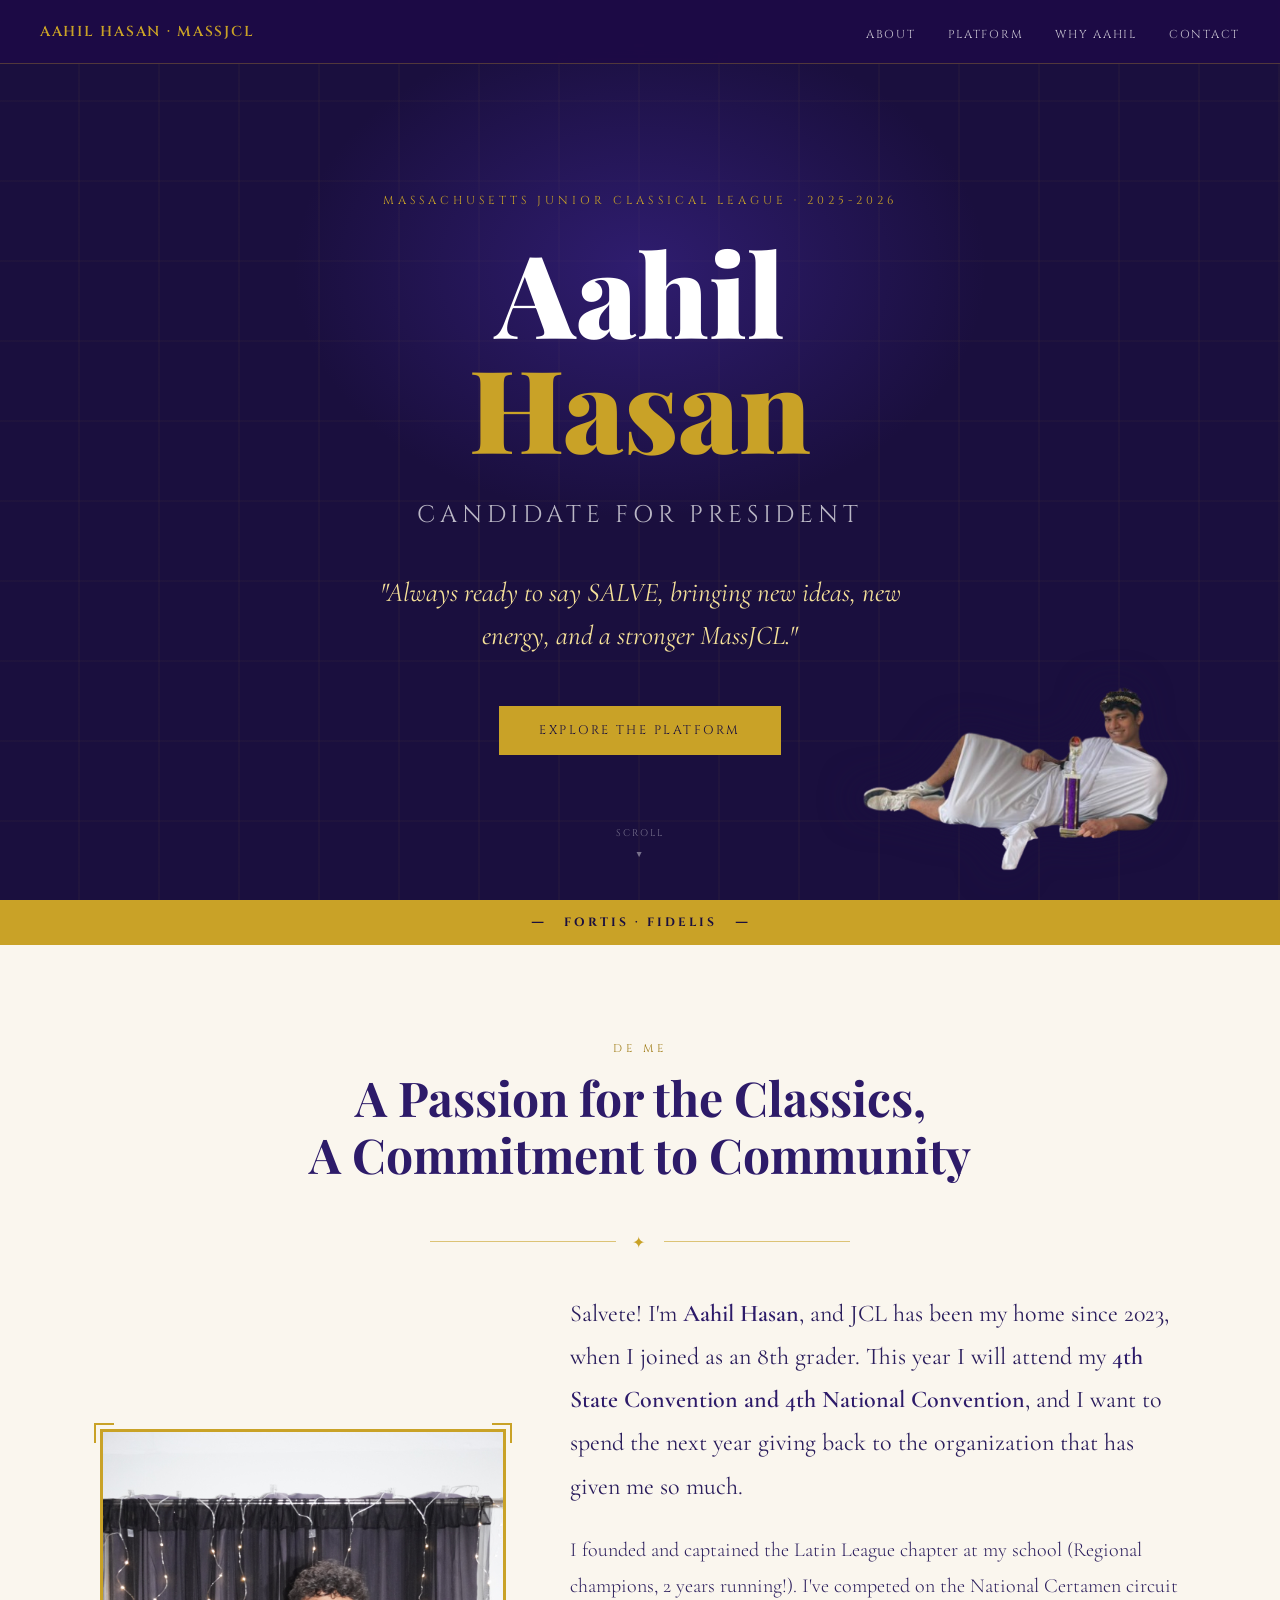
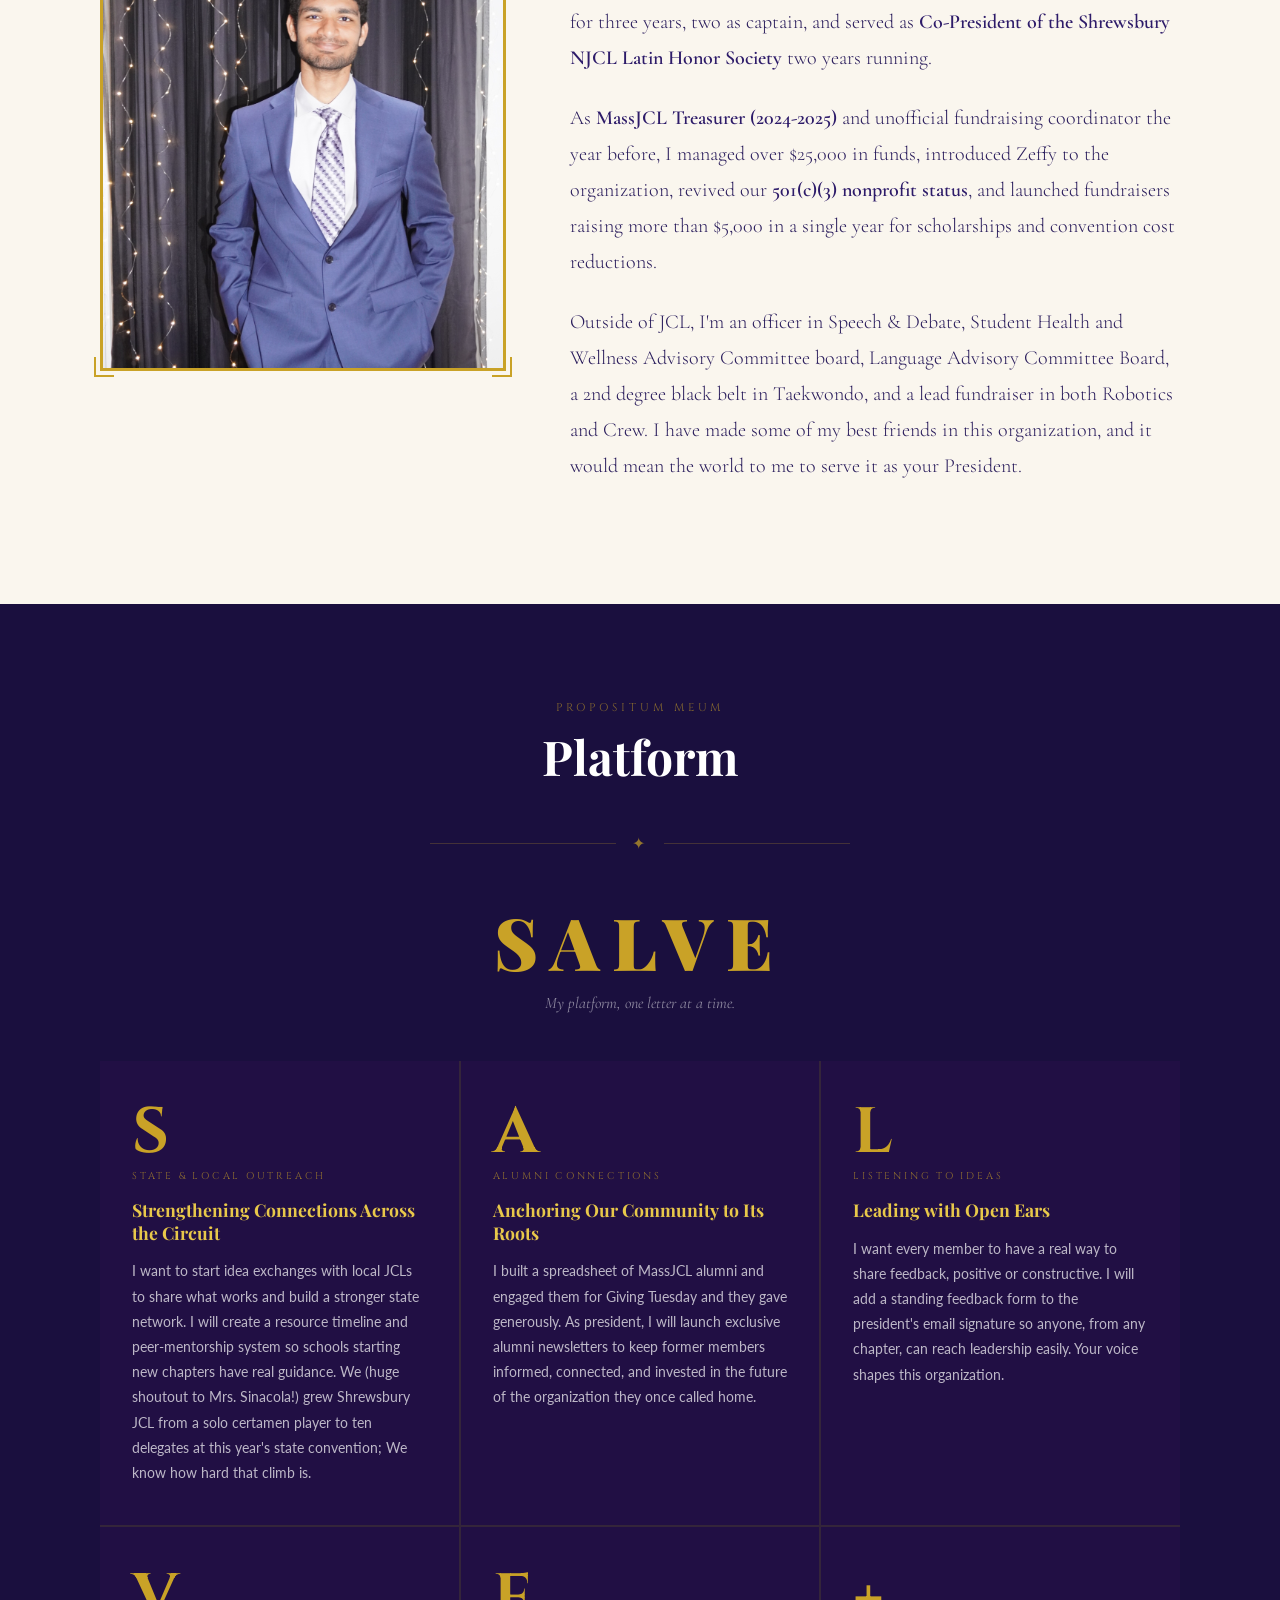
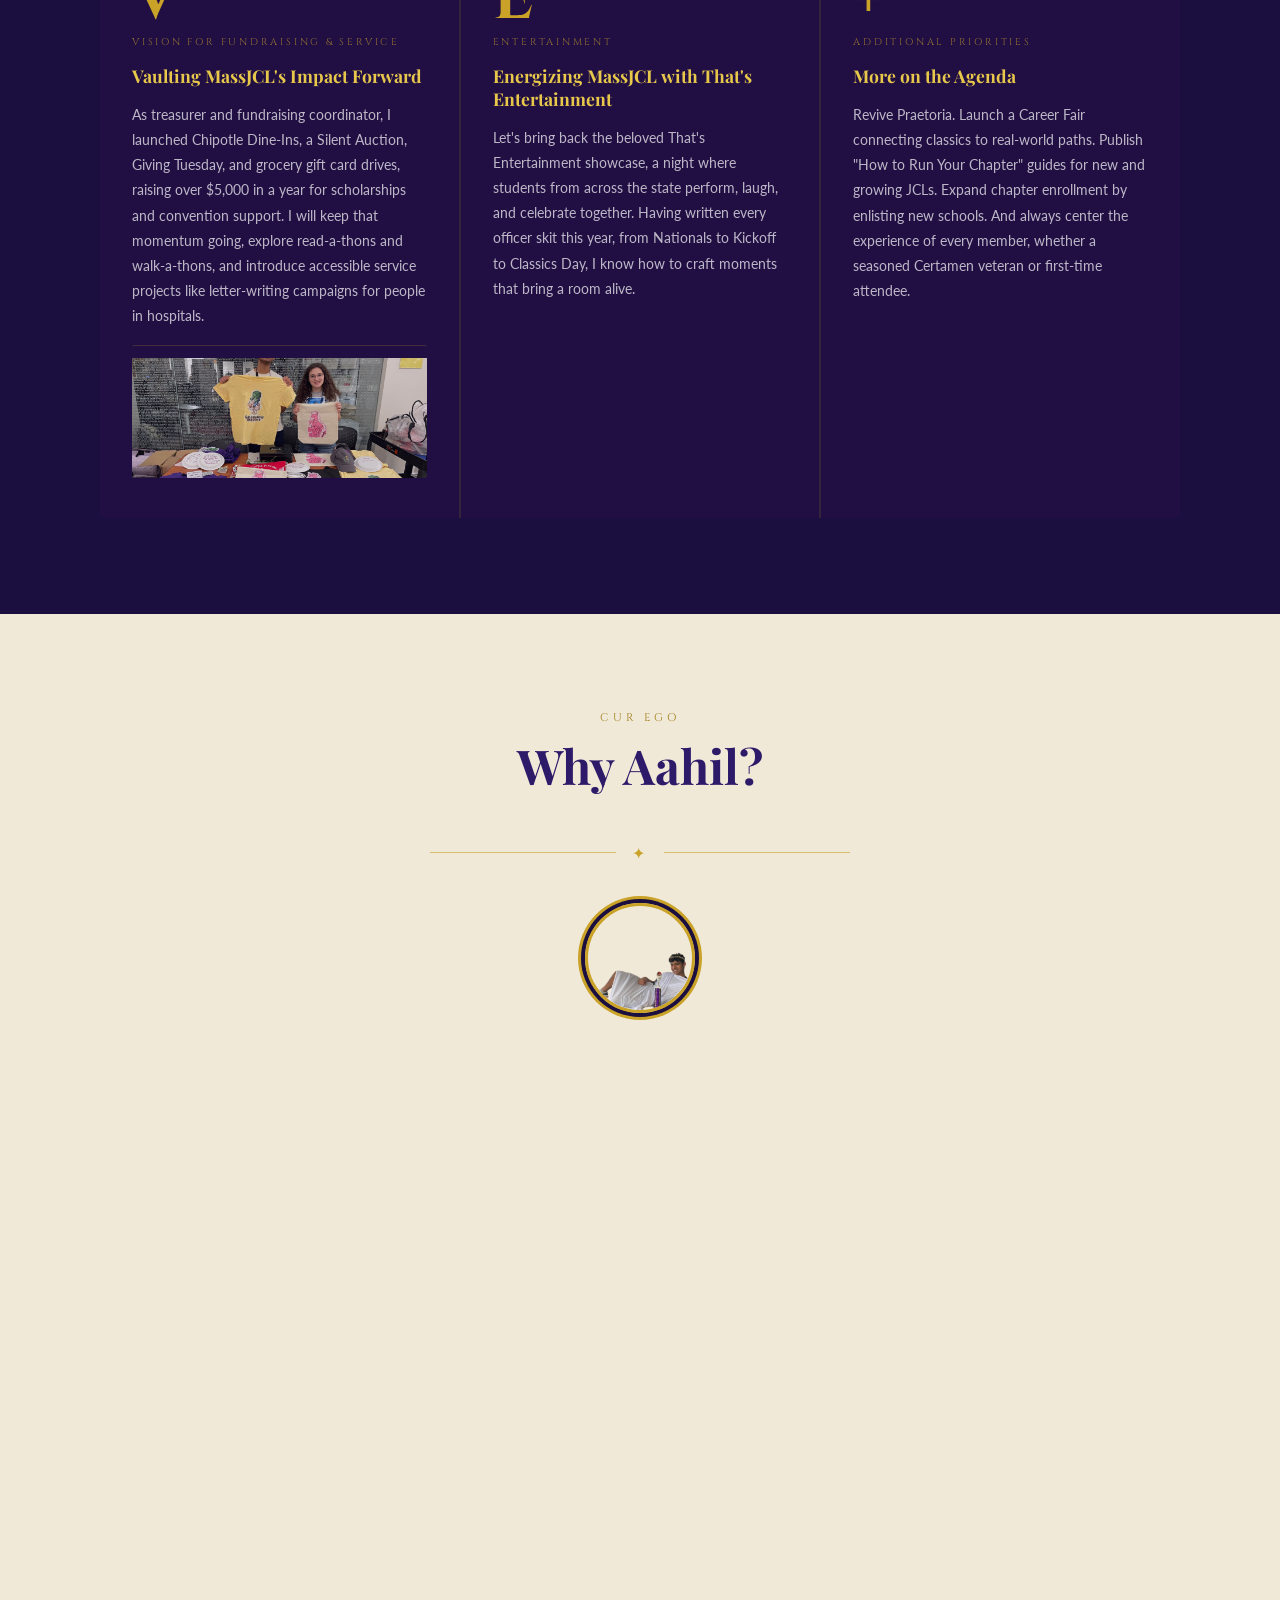
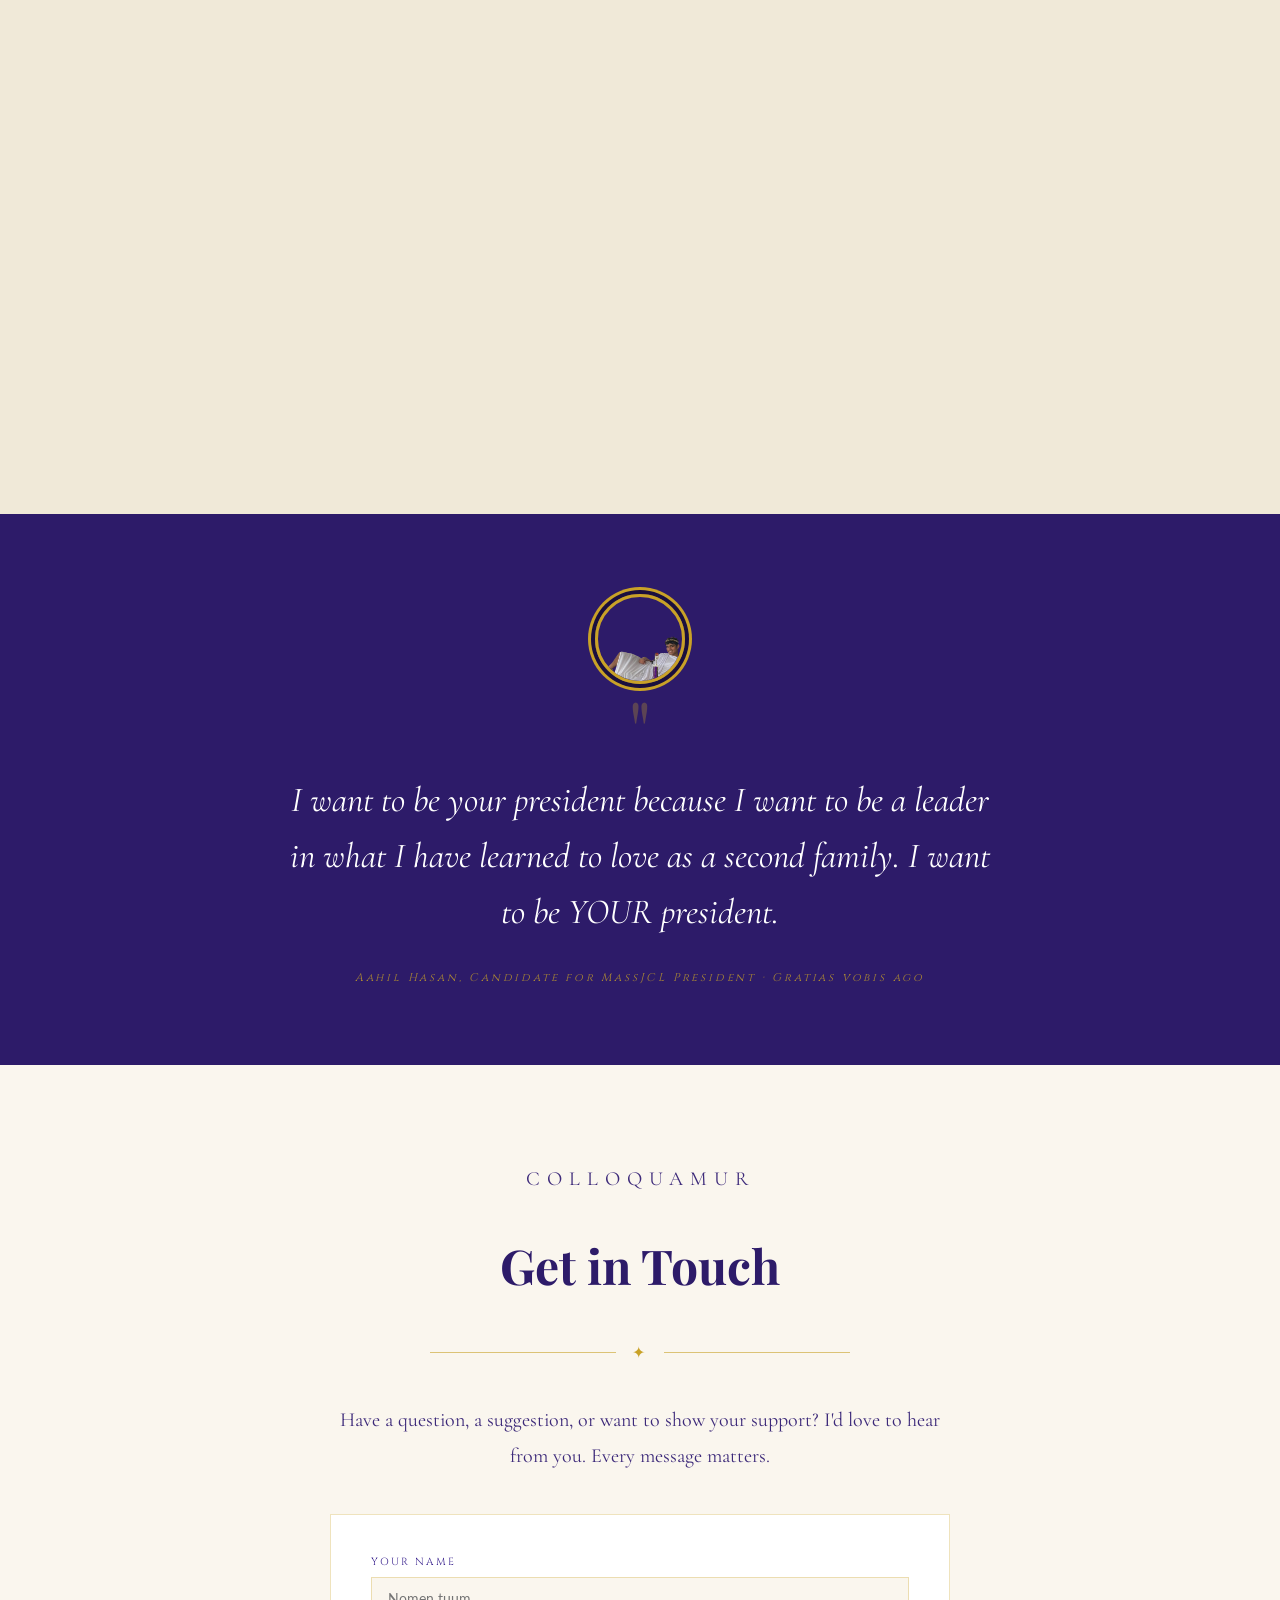
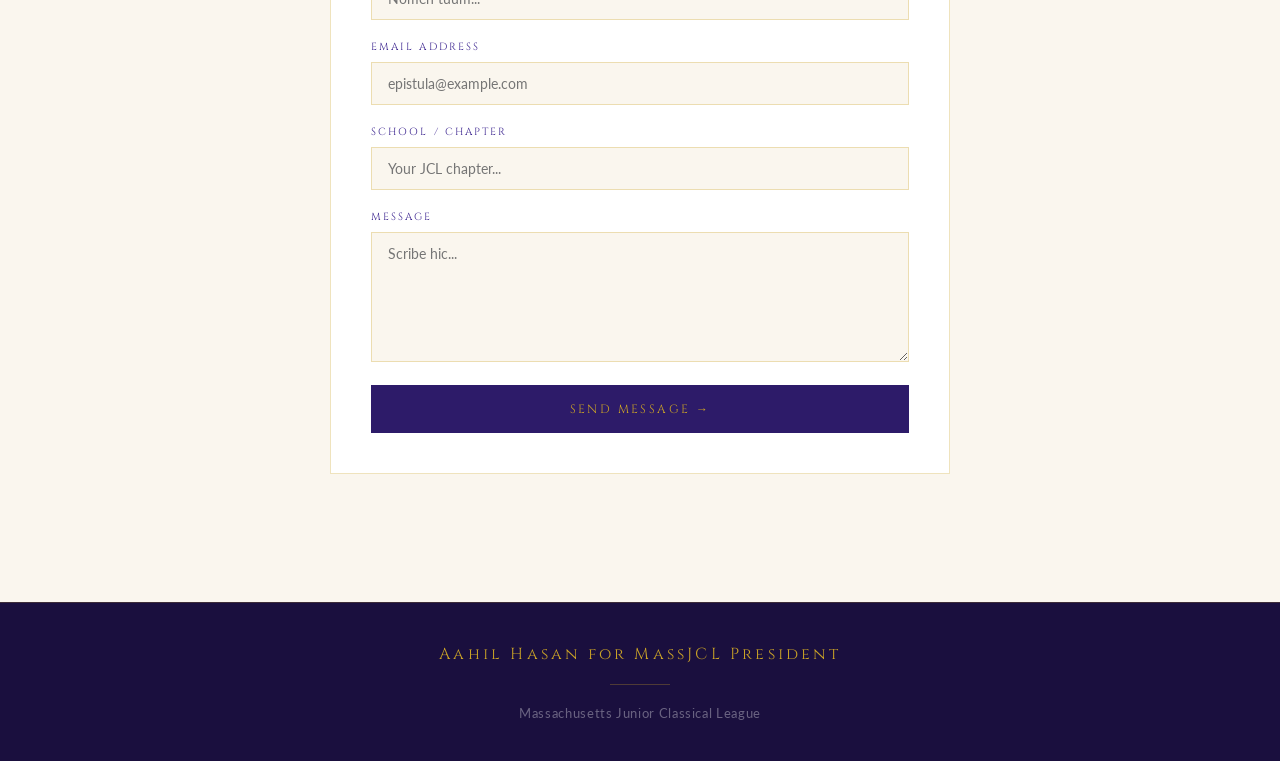
==== index.html @ 93171248 "more photos" ====
<!DOCTYPE html>
<html lang="en">
<head>
  <meta charset="UTF-8" />
  <meta name="viewport" content="width=device-width, initial-scale=1.0" />
  <title>Aahil Hasan for MassJCL President</title>
  <link rel="preconnect" href="https://fonts.googleapis.com" />
  <link rel="preconnect" href="https://fonts.gstatic.com" crossorigin />
  <link href="https://fonts.googleapis.com/css2?family=Playfair+Display:ital,wght@0,400;0,700;0,900;1,400;1,700&family=Cormorant+Garamond:ital,wght@0,300;0,400;0,600;1,300;1,400&family=Cinzel:wght@400;600;700&family=Lato:wght@300;400;700&display=swap" rel="stylesheet" />
  <style>
    *, *::before, *::after { box-sizing: border-box; margin: 0; padding: 0; }

    :root {
      --purple:     #2d1b69;
      --purple-mid: #3d2690;
      --purple-dark:#1a0f3e;
      --purple-light:#5a3fa8;
      --gold:       #c9a227;
      --gold-light: #e8c84a;
      --gold-pale:  #f5e199;
      --gold-dim:   #a07d18;
      --cream:      #faf6ee;
      --cream-dark: #f0e9d8;
      --text-dark:  #1a0f3e;
      --text-mid:   #3d2a7a;
      --white:      #ffffff;
    }

    html { scroll-behavior: smooth; }

    body {
      font-family: 'Lato', sans-serif;
      background: var(--cream);
      color: var(--text-dark);
      overflow-x: hidden;
    }

    .divider {
      display: flex;
      align-items: center;
      gap: 1rem;
      margin: 0 auto 2.5rem;
      max-width: 420px;
      justify-content: center;
    }
    .divider::before, .divider::after {
      content: '';
      flex: 1;
      height: 1px;
      background: var(--gold);
      opacity: 0.6;
    }
    .divider-icon { font-size: 1rem; color: var(--gold); letter-spacing: 0.2em; }

    nav {
      position: fixed;
      top: 0; left: 0; right: 0;
      z-index: 100;
      background: rgba(29, 11, 70, 0.97);
      backdrop-filter: blur(8px);
      border-bottom: 1px solid rgba(201,162,39,0.3);
      display: flex;
      justify-content: space-between;
      align-items: center;
      padding: 0 2.5rem;
      height: 64px;
    }
    .nav-brand {
      font-family: 'Cinzel', serif;
      font-size: 0.9rem;
      color: var(--gold);
      letter-spacing: 0.12em;
      text-transform: uppercase;
      font-weight: 600;
    }
    .nav-links { display: flex; gap: 2rem; list-style: none; }
    .nav-links a {
      font-family: 'Cinzel', serif;
      font-size: 0.72rem;
      letter-spacing: 0.15em;
      text-transform: uppercase;
      color: rgba(255,255,255,0.75);
      text-decoration: none;
      transition: color 0.2s;
    }
    .nav-links a:hover { color: var(--gold-light); }

    #hero {
      min-height: 100vh;
      background: var(--purple-dark);
      display: flex;
      flex-direction: column;
      align-items: center;
      justify-content: center;
      text-align: center;
      padding: 8rem 2rem 5rem;
      position: relative;
      overflow: hidden;
    }
    #hero::before {
      content: '';
      position: absolute;
      inset: 0;
      background-image:
        repeating-linear-gradient(90deg, transparent, transparent 78px, rgba(201,162,39,0.04) 78px, rgba(201,162,39,0.04) 80px),
        repeating-linear-gradient(0deg, transparent, transparent 78px, rgba(201,162,39,0.03) 78px, rgba(201,162,39,0.03) 80px);
      pointer-events: none;
    }
    #hero::after {
      content: '';
      position: absolute;
      top: 30%; left: 50%;
      transform: translate(-50%, -50%);
      width: 700px; height: 500px;
      background: radial-gradient(ellipse, rgba(61,38,144,0.6) 0%, transparent 70%);
      pointer-events: none;
    }

    .hero-content { position: relative; z-index: 2; max-width: 820px; }
    .hero-eyebrow {
      font-family: 'Cinzel', serif;
      font-size: 0.72rem;
      letter-spacing: 0.35em;
      text-transform: uppercase;
      color: var(--gold);
      margin-bottom: 1.6rem;
      opacity: 0;
      animation: fadeUp 0.8s 0.2s forwards;
    }
    .hero-name {
      font-family: 'Playfair Display', serif;
      font-size: clamp(3.5rem, 9vw, 7.5rem);
      font-weight: 900;
      color: var(--white);
      line-height: 1;
      margin-bottom: 0.3em;
      opacity: 0;
      animation: fadeUp 0.9s 0.4s forwards;
    }
    .hero-name span { color: var(--gold); }
    .hero-office {
      font-family: 'Cinzel', serif;
      font-size: clamp(1rem, 2.5vw, 1.5rem);
      letter-spacing: 0.2em;
      color: rgba(255,255,255,0.7);
      text-transform: uppercase;
      margin-bottom: 2.5rem;
      opacity: 0;
      animation: fadeUp 0.9s 0.6s forwards;
    }
    .hero-tagline {
      font-family: 'Cormorant Garamond', serif;
      font-size: clamp(1.25rem, 2.5vw, 1.7rem);
      font-style: italic;
      color: var(--gold-pale);
      max-width: 560px;
      margin: 0 auto 3rem;
      line-height: 1.6;
      opacity: 0;
      animation: fadeUp 0.9s 0.8s forwards;
    }
    .hero-btn {
      display: inline-block;
      font-family: 'Cinzel', serif;
      font-size: 0.78rem;
      letter-spacing: 0.2em;
      text-transform: uppercase;
      color: var(--purple-dark);
      background: var(--gold);
      padding: 1rem 2.5rem;
      text-decoration: none;
      transition: background 0.2s, transform 0.15s;
      opacity: 0;
      animation: fadeUp 0.9s 1s forwards;
    }
    .hero-btn:hover { background: var(--gold-light); transform: translateY(-2px); }
    .hero-scroll {
      position: absolute;
      bottom: 2.5rem; left: 50%;
      transform: translateX(-50%);
      display: flex;
      flex-direction: column;
      align-items: center;
      gap: 0.5rem;
      color: rgba(255,255,255,0.4);
      font-family: 'Cinzel', serif;
      font-size: 0.6rem;
      letter-spacing: 0.2em;
      text-transform: uppercase;
      animation: bounce 2s 2s infinite;
      z-index: 2;
    }
    .hero-scroll::after { content: '▼'; font-size: 0.55rem; }

    .laurel-banner {
      background: var(--gold);
      padding: 0.9rem 2rem;
      text-align: center;
      font-family: 'Cinzel', serif;
      font-size: 0.75rem;
      letter-spacing: 0.25em;
      text-transform: uppercase;
      color: var(--purple-dark);
      font-weight: 700;
    }

    section { padding: 6rem 2rem; }
    .container { max-width: 1080px; margin: 0 auto; }
    .section-label {
      font-family: 'Cinzel', serif;
      font-size: 0.7rem;
      letter-spacing: 0.35em;
      text-transform: uppercase;
      color: var(--gold-dim);
      text-align: center;
      margin-bottom: 0.8rem;
    }
    .section-title {
      font-family: 'Playfair Display', serif;
      font-size: clamp(2rem, 4vw, 3rem);
      font-weight: 700;
      text-align: center;
      color: var(--purple);
      margin-bottom: 3rem;
      line-height: 1.2;
    }

    #about { background: var(--cream); }
    .about-grid { display: grid; grid-template-columns: 1fr 1.5fr; gap: 4rem; align-items: center; }
    .about-portrait { position: relative; }
    .portrait-frame {
      width: 100%;
      aspect-ratio: 3/4;
      background: var(--purple-mid);
      border: 3px solid var(--gold);
      display: flex;
      align-items: center;
      justify-content: center;
      position: relative;
      overflow: hidden;
    }
    .portrait-corner { position: absolute; width: 20px; height: 20px; border-color: var(--gold); border-style: solid; }
    .portrait-corner.tl { top: -6px; left: -6px; border-width: 2px 0 0 2px; }
    .portrait-corner.tr { top: -6px; right: -6px; border-width: 2px 2px 0 0; }
    .portrait-corner.bl { bottom: -6px; left: -6px; border-width: 0 0 2px 2px; }
    .portrait-corner.br { bottom: -6px; right: -6px; border-width: 0 2px 2px 0; }
    .about-text p {
      font-family: 'Cormorant Garamond', serif;
      font-size: 1.25rem;
      line-height: 1.8;
      color: #2a1d5c;
      margin-bottom: 1.5rem;
      font-weight: 300;
    }
    .about-text p:first-child { font-size: 1.5rem; font-weight: 400; }
    .about-text p strong { font-weight: 600; color: var(--purple); }

    #platform { background: var(--purple-dark); }
    #platform .section-label { color: rgba(201,162,39,0.6); }
    #platform .section-title { color: var(--white); }
    #platform .divider::before, #platform .divider::after { background: rgba(201,162,39,0.4); }
    #platform .divider-icon { color: rgba(201,162,39,0.7); }

    .platform-grid {
      display: grid;
      grid-template-columns: repeat(3, 1fr);
      gap: 2px;
      background: rgba(201,162,39,0.15);
    }
    .platform-card {
      background: rgba(29,11,70,0.8);
      padding: 2.5rem 2rem;
      position: relative;
      transition: background 0.25s;
    }
    .platform-card:hover { background: rgba(61,38,144,0.4); }
    .platform-letter {
      font-family: 'Cinzel', serif;
      font-size: 4rem;
      font-weight: 700;
      color: var(--gold);
      line-height: 1;
      margin-bottom: 0.25rem;
      display: block;
    }
    .platform-word {
      font-family: 'Cinzel', serif;
      font-size: 0.62rem;
      letter-spacing: 0.28em;
      text-transform: uppercase;
      color: rgba(201,162,39,0.65);
      margin-bottom: 1rem;
      display: block;
    }
    .platform-card h3 {
      font-family: 'Playfair Display', serif;
      font-size: 1.1rem;
      font-weight: 700;
      color: var(--gold-light);
      margin-bottom: 0.85rem;
      line-height: 1.3;
    }
    .platform-card p {
      font-family: 'Lato', sans-serif;
      font-size: 0.9rem;
      line-height: 1.75;
      color: rgba(255,255,255,0.7);
    }
    .platform-card::after {
      content: '';
      position: absolute;
      bottom: 0; left: 0;
      width: 100%; height: 2px;
      background: var(--gold);
      transform: scaleX(0);
      transform-origin: left;
      transition: transform 0.3s;
    }
    .platform-card:hover::after { transform: scaleX(1); }

    #why { background: var(--cream-dark); }
    .why-columns { display: grid; grid-template-columns: repeat(2, 1fr); gap: 3rem 4rem; }
    .why-item { display: flex; gap: 1.25rem; align-items: flex-start; }
    .why-num {
      font-family: 'Cinzel', serif;
      font-size: 2.5rem;
      font-weight: 700;
      color: rgba(201,162,39,0.25);
      line-height: 1;
      flex-shrink: 0;
      width: 3rem;
      text-align: right;
    }
    .why-item h4 {
      font-family: 'Playfair Display', serif;
      font-size: 1.1rem;
      font-weight: 700;
      color: var(--purple);
      margin-bottom: 0.5rem;
    }
    .why-item p {
      font-family: 'Lato', sans-serif;
      font-size: 0.9rem;
      line-height: 1.7;
      color: #4a3880;
    }

    #quote { background: var(--purple); padding: 5rem 2rem; text-align: center; }
    .pullquote { max-width: 720px; margin: 0 auto; }
    .pullquote-mark {
      font-family: 'Playfair Display', serif;
      font-size: 5rem;
      color: var(--gold);
      opacity: 0.3;
      line-height: 0.5;
      display: block;
      margin-bottom: 1.5rem;
    }
    .pullquote p {
      font-family: 'Cormorant Garamond', serif;
      font-size: clamp(1.5rem, 3vw, 2.2rem);
      font-style: italic;
      color: var(--white);
      line-height: 1.6;
      margin-bottom: 1.5rem;
    }
    .pullquote cite {
      font-family: 'Cinzel', serif;
      font-size: 0.7rem;
      letter-spacing: 0.25em;
      color: var(--gold);
      opacity: 0.8;
    }

    #contact { background: var(--cream); }
    .contact-inner { max-width: 620px; margin: 0 auto; text-align: center; }
    .contact-inner p {
      font-family: 'Cormorant Garamond', serif;
      font-size: 1.25rem;
      color: #3d2a7a;
      line-height: 1.8;
      margin-bottom: 2.5rem;
    }
    .contact-box {
      background: var(--white);
      border: 1px solid rgba(201,162,39,0.3);
      padding: 2.5rem;
      margin-bottom: 2rem;
    }
    .contact-box label {
      display: block;
      font-family: 'Cinzel', serif;
      font-size: 0.65rem;
      letter-spacing: 0.2em;
      text-transform: uppercase;
      color: var(--purple-mid);
      margin-bottom: 0.5rem;
      text-align: left;
    }
    .contact-box input, .contact-box textarea {
      width: 100%;
      border: 1px solid rgba(201,162,39,0.3);
      background: var(--cream);
      padding: 0.75rem 1rem;
      font-family: 'Lato', sans-serif;
      font-size: 0.9rem;
      color: var(--text-dark);
      margin-bottom: 1.25rem;
      outline: none;
      transition: border-color 0.2s;
    }
    .contact-box input:focus, .contact-box textarea:focus { border-color: var(--gold); }
    .contact-box textarea { height: 130px; resize: vertical; }
    .submit-btn {
      display: inline-block;
      font-family: 'Cinzel', serif;
      font-size: 0.75rem;
      letter-spacing: 0.2em;
      text-transform: uppercase;
      background: var(--purple);
      color: var(--gold);
      border: none;
      padding: 1rem 2.5rem;
      cursor: pointer;
      transition: background 0.2s;
      width: 100%;
    }
    .submit-btn:hover { background: var(--purple-mid); }

    footer {
      background: var(--purple-dark);
      border-top: 1px solid rgba(201,162,39,0.2);
      padding: 2.5rem 2rem;
      text-align: center;
    }
    .footer-name {
      font-family: 'Cinzel', serif;
      font-size: 1rem;
      letter-spacing: 0.2em;
      color: var(--gold);
      margin-bottom: 0.5rem;
    }
    .footer-sub {
      font-family: 'Lato', sans-serif;
      font-size: 0.8rem;
      color: rgba(255,255,255,0.35);
      letter-spacing: 0.05em;
    }
    .footer-divider { width: 60px; height: 1px; background: rgba(201,162,39,0.3); margin: 1.2rem auto; }

    .hero-lounging {
      position: absolute;
      bottom: 0; right: 2vw;
      width: clamp(260px, 35vw, 440px);
      z-index: 3;
      pointer-events: none;
      opacity: 0;
      animation: fadeUp 1s 1.2s forwards;
      filter: drop-shadow(-8px 0px 18px rgba(26,15,62,0.85));
    }
    .hero-lounging img {
      width: 100%;
      display: block;
      mix-blend-mode: screen;
      opacity: 0.97;
    }

    .latin-cameo {
      display: inline-block;
      position: relative;
      border: 3px solid var(--gold);
      border-radius: 50%;
      overflow: hidden;
      box-shadow: 0 0 0 4px var(--purple-dark), 0 0 0 7px var(--gold);
      flex-shrink: 0;
    }
    .latin-cameo img { display: block; }


    /* ── PHOTO GALLERY ── */
    .gallery-strip {
      background: var(--purple-dark);
      padding: 0;
      display: grid;
      grid-template-columns: repeat(4, 1fr);
      gap: 3px;
      height: 220px;
    }
    .gallery-item {
      overflow: hidden;
      position: relative;
    }
    .gallery-item img {
      width: 100%;
      height: 100%;
      object-fit: cover;
      transition: transform 0.4s ease, filter 0.4s ease;
      filter: brightness(0.85) saturate(0.9);
    }
    .gallery-item:hover img {
      transform: scale(1.05);
      filter: brightness(1) saturate(1.1);
    }
    .gallery-item .gallery-caption {
      position: absolute;
      bottom: 0; left: 0; right: 0;
      background: linear-gradient(to top, rgba(26,15,62,0.85), transparent);
      padding: 10px 12px 8px;
      font-family: 'Cinzel', serif;
      font-size: 0.55rem;
      letter-spacing: 0.18em;
      text-transform: uppercase;
      color: var(--gold);
      opacity: 0;
      transition: opacity 0.3s;
    }
    .gallery-item:hover .gallery-caption { opacity: 1; }
    .why-item-photo {
      margin-top: 0.75rem;
      border-radius: 4px;
      overflow: hidden;
      border: 2px solid rgba(201,162,39,0.25);
    }
    .why-item-photo img {
      width: 100%;
      display: block;
      max-height: 160px;
      object-fit: cover;
      object-position: center top;
    }

    @keyframes fadeUp {
      from { opacity: 0; transform: translateY(24px); }
      to   { opacity: 1; transform: translateY(0); }
    }
    @keyframes bounce {
      0%, 100% { transform: translateX(-50%) translateY(0); }
      50%       { transform: translateX(-50%) translateY(6px); }
    }

    @media (max-width: 768px) {
      nav { padding: 0 1.25rem; }
      .nav-links { display: none; }
      .about-grid { grid-template-columns: 1fr; gap: 2.5rem; }
      .portrait-frame { aspect-ratio: 1; max-width: 280px; margin: 0 auto; }
      .platform-grid { grid-template-columns: 1fr; }
      .why-columns { grid-template-columns: 1fr; gap: 2rem; }
    }
  </style>
</head>
<body>

  <nav>
    <div class="nav-brand">Aahil Hasan · MassJCL</div>
    <ul class="nav-links">
      <li><a href="#about">About</a></li>
      <li><a href="#platform">Platform</a></li>
      <li><a href="#why">Why Aahil</a></li>
      <li><a href="#contact">Contact</a></li>
    </ul>
  </nav>

  <section id="hero">
    <div class="hero-content">
      <p class="hero-eyebrow">Massachusetts Junior Classical League · 2025-2026</p>
      <h1 class="hero-name">Aahil<br /><span>Hasan</span></h1>
      <p class="hero-office">Candidate for President</p>
      <p class="hero-tagline">"Always ready to say <em>SALVE</em>, bringing new ideas, new energy, and a stronger MassJCL."</p>
      <a href="#platform" class="hero-btn">Explore the Platform</a>
    </div>
    <div class="hero-lounging">
      <img src="Aahil-latingear-cropped.png" alt="Aahil in Roman attire" />
    </div>
    <div class="hero-scroll">Scroll</div>
  </section>

  <div class="laurel-banner">
    ⸻ &nbsp; Fortis · Fidelis &nbsp; ⸻
  </div>

  <section id="about">
    <div class="container">
      <p class="section-label">De Me</p>
      <h2 class="section-title">A Passion for the Classics,<br />A Commitment to Community</h2>
      <div class="divider"><span class="divider-icon">✦</span></div>
      <div class="about-grid">
        <div class="about-portrait">
          <div class="portrait-frame">
            <img src="Aahil-prom.jpeg" alt="Aahil Hasan" style="width:100%;height:100%;object-fit:cover;object-position:center top;display:block;" />
          </div>
          <div class="portrait-corner tl"></div>
          <div class="portrait-corner tr"></div>
          <div class="portrait-corner bl"></div>
          <div class="portrait-corner br"></div>
        </div>
        <div class="about-text">
          <p>Salvete! I'm <strong>Aahil Hasan</strong>, and JCL has been my home since 2023, when I joined as an 8th grader. This year I will attend my <strong>4th State Convention and 4th National Convention</strong>, and I want to spend the next year giving back to the organization that has given me so much.</p>
          <p>I founded and captained the Latin League chapter at my school (Regional champions, 2 years running!). I've competed on the National Certamen circuit for three years, two as captain, and served as <strong>Co-President of the Shrewsbury NJCL Latin Honor Society</strong> two years running.</p>
          <p>As <strong>MassJCL Treasurer (2024-2025)</strong> and unofficial fundraising coordinator the year before, I managed over $25,000 in funds, introduced Zeffy to the organization, revived our <strong>501(c)(3) nonprofit status</strong>, and launched fundraisers raising more than $5,000 in a single year for scholarships and convention cost reductions.</p>
          <p>Outside of JCL, I'm an officer in Speech &amp; Debate, Student Health and Wellness Advisory Committee board, Language Advisory Committee Board, a 2nd degree black belt in Taekwondo, and a lead fundraiser in both Robotics and Crew. I have made some of my best friends in this organization, and it would mean the world to me to serve it as your President.</p>
        </div>
      </div>
    </div>
  </section>

  <section id="platform">
    <div class="container">
      <p class="section-label">Propositum Meum</p>
      <h2 class="section-title">Platform</h2>
      <div class="divider"><span class="divider-icon">✦</span></div>

      <p style="text-align:center; font-family:'Playfair Display',serif; font-size:clamp(2.5rem,6vw,4.5rem); font-weight:900; color:var(--gold); letter-spacing:0.18em; margin-bottom:0.25rem;">SALVE</p>
      <p style="text-align:center; font-family:'Cormorant Garamond',serif; font-style:italic; color:rgba(255,255,255,0.5); font-size:1rem; margin-bottom:3rem;">My platform, one letter at a time.</p>

      <div class="platform-grid">
        <div class="platform-card">
          <span class="platform-letter">S</span>
          <span class="platform-word">State &amp; Local Outreach</span>
          <h3>Strengthening Connections Across the Circuit</h3>
          <p>I want to start idea exchanges with local JCLs to share what works and build a stronger state network. I will create a resource timeline and peer-mentorship system so schools starting new chapters have real guidance. We (huge shoutout to Mrs. Sinacola!) grew Shrewsbury JCL from a solo certamen player to ten delegates at this year's state convention; We know how hard that climb is.</p>
        </div>
        <div class="platform-card">
          <span class="platform-letter">A</span>
          <span class="platform-word">Alumni Connections</span>
          <h3>Anchoring Our Community to Its Roots</h3>
          <p>I built a spreadsheet of MassJCL alumni and engaged them for Giving Tuesday and they gave generously. As president, I will launch exclusive alumni newsletters to keep former members informed, connected, and invested in the future of the organization they once called home.</p>
        </div>
        <div class="platform-card">
          <span class="platform-letter">L</span>
          <span class="platform-word">Listening to Ideas</span>
          <h3>Leading with Open Ears</h3>
          <p>I want every member to have a real way to share feedback, positive or constructive. I will add a standing feedback form to the president's email signature so anyone, from any chapter, can reach leadership easily. Your voice shapes this organization.</p>
        </div>
        <div class="platform-card">
          <span class="platform-letter">V</span>
          <span class="platform-word">Vision for Fundraising &amp; Service</span>
          <h3>Vaulting MassJCL's Impact Forward</h3>
          <p>As treasurer and fundraising coordinator, I launched Chipotle Dine-Ins, a Silent Auction, Giving Tuesday, and grocery gift card drives, raising over $5,000 in a year for scholarships and convention support. I will keep that momentum going, explore read-a-thons and walk-a-thons, and introduce accessible service projects like letter-writing campaigns for people in hospitals.</p>
          <div style="margin-top:1rem; border-top:1px solid rgba(201,162,39,0.2); padding-top:0.75rem; overflow:hidden; border-radius:2px;">
            <img src="tshirts.jpg" alt="MassJCL Agora merch table" style="width:100%;height:120px;object-fit:cover;object-position:center 30%;display:block;opacity:0.85;" />
          </div>
        </div>
        <div class="platform-card">
          <span class="platform-letter">E</span>
          <span class="platform-word">Entertainment</span>
          <h3>Energizing MassJCL with That's Entertainment</h3>
          <p>Let's bring back the beloved That's Entertainment showcase, a night where students from across the state perform, laugh, and celebrate together. Having written every officer skit this year, from Nationals to Kickoff to Classics Day, I know how to craft moments that bring a room alive.</p>
        </div>
        <div class="platform-card">
          <span class="platform-letter">+</span>
          <span class="platform-word">Additional Priorities</span>
          <h3>More on the Agenda</h3>
          <p>Revive Praetoria. Launch a Career Fair connecting classics to real-world paths. Publish "How to Run Your Chapter" guides for new and growing JCLs. Expand chapter enrollment by enlisting new schools. And always center the experience of every member, whether a seasoned Certamen veteran or first-time attendee.</p>
        </div>
      </div>
    </div>
  </section>

  <section id="why">
    <div class="container">
      <p class="section-label">Cur Ego</p>
      <h2 class="section-title">Why Aahil?</h2>
      <div class="divider"><span class="divider-icon">✦</span></div>
      <div style="text-align:center; margin-bottom:2.5rem;">
        <div class="latin-cameo" style="width:110px;height:110px;display:inline-block;">
          <img src="Aahil-latingear-cropped.png" alt="Aahil in Roman attire" style="width:110px;height:130px;object-fit:cover;object-position:center top;" />
        </div>
      </div>
      <div class="why-columns">
        <div class="why-item">
          <span class="why-num">I</span>
          <div>
            <h4>Proven Fundraiser</h4>
            <p>Managed over $25,000 in MassJCL funds as Treasurer, introduced Zeffy, revived our 501(c)(3) status, and personally launched fundraisers generating $5,000+ in a single year, all directed toward scholarships and reducing convention costs.</p>
            <div class="why-item-photo">
              <img src="chipotle.jpg" alt="Chipotle fundraiser results" />
            </div>
          </div>
        </div>
        <div class="why-item">
          <span class="why-num">II</span>
          <div>
            <h4>Certamen Veteran &amp; Captain</h4>
            <p>Competed on the National Certamen team three years in a row, serving as captain for two. Also captain of Shrewsbury's Certamen team since 8th grade, deeply rooted in the competitive heart of JCL.</p>
          </div>
        </div>
        <div class="why-item">
          <span class="why-num">III</span>
          <div>
            <h4>Chapter Builder</h4>
            <p>Founded the Latin League chapter at Shrewsbury and now we are two-time Northeast Regional Champions. I know what it takes to build something from nothing.</p>
          </div>
        </div>
        <div class="why-item">
          <span class="why-num">IV</span>
          <div>
            <h4>Latin Honor Society Leader</h4>
            <p>Served as Co-President of the Shrewsbury NJCL Latin Honor Society two years in a row, attending Classics Day at Boston University and Holy Cross to promote the classics across Massachusetts.</p>
            <div class="why-item-photo">
              <img src="classics-day.jpg" alt="Aahil at Classics Day 2025" style="object-position: center 20%;" />
            </div>
          </div>
        </div>
        <div class="why-item">
          <span class="why-num">V</span>
          <div>
            <h4>Creative &amp; Energetic</h4>
            <p>Wrote every MassJCL officer skit this year, from Nationals to Kickoff to Classics Day. I bring creativity and charisma to everything I do, and I'll bring that same energy to the presidency.</p>
            <div class="why-item-photo">
              <img src="scrapbook.jpg" alt="Aahil with NJCL scrapbook at Nationals" style="object-position: center 15%;" />
            </div>
          </div>
        </div>
        <div class="why-item">
          <span class="why-num">VI</span>
          <div>
            <h4>A Leader Across the Board</h4>
            <p>Speech &amp; Debate officer, Student Council member, Student Wellness Board member, FRC Impact &amp; Judges Award winner, 2nd degree black belt in Taekwondo, and lead fundraiser in Robotics and Crew. I show up everywhere, and I will show up for you.</p>
          </div>
        </div>
      </div>
    </div>
  </section>

  <section id="quote">
    <div class="pullquote">
      <div style="display:flex;justify-content:center;margin-bottom:1.5rem;">
        <div class="latin-cameo" style="width:90px;height:90px;">
          <img src="Aahil-latingear-cropped.png" alt="Aahil Hasan" style="width:90px;height:110px;object-fit:cover;object-position:center top;" />
        </div>
      </div>
      <span class="pullquote-mark">"</span>
      <p>I want to be your president because I want to be a leader in what I have learned to love as a second family. I want to be YOUR president.</p>
      <cite>Aahil Hasan, Candidate for MassJCL President · Gratias vobis ago</cite>
    </div>
  </section>

  <section id="contact">
    <div class="container">
      <div class="contact-inner">
        <p class="section-label">Colloquamur</p>
        <h2 class="section-title">Get in Touch</h2>
        <div class="divider"><span class="divider-icon">✦</span></div>
        <p>Have a question, a suggestion, or want to show your support? I'd love to hear from you. Every message matters.</p>
        <div class="contact-box">
          <label for="name">Your Name</label>
          <input type="text" id="name" placeholder="Nomen tuum..." />
          <label for="email">Email Address</label>
          <input type="email" id="email" placeholder="epistula@example.com" />
          <label for="school">School / Chapter</label>
          <input type="text" id="school" placeholder="Your JCL chapter..." />
          <label for="message">Message</label>
          <textarea id="message" placeholder="Scribe hic..."></textarea>
          <button class="submit-btn" id="submit-btn" onclick="handleSubmit()">Send Message &rarr;</button>
          <p id="form-msg" style="margin-top:1rem; font-family:'Cormorant Garamond',serif; font-size:1rem; color:var(--purple); display:none;"></p>
        </div>
      </div>
    </div>
  </section>

  <footer>
    <div class="footer-name">Aahil Hasan for MassJCL President</div>
    <div class="footer-divider"></div>
    <div class="footer-sub">Massachusetts Junior Classical League</div>
  </footer>

  <script>
    async function handleSubmit() {
      const name = document.getElementById('name').value.trim();
      const email = document.getElementById('email').value.trim();
      const school = document.getElementById('school').value.trim();
      const message = document.getElementById('message').value.trim();
      const btn = document.getElementById('submit-btn');
      const msg = document.getElementById('form-msg');

      if (!name || !email || !message) {
        msg.style.display = 'block';
        msg.style.color = '#a32d2d';
        msg.textContent = 'Please fill in your name, email, and message before sending.';
        return;
      }

      btn.textContent = 'Sending…';
      btn.disabled = true;

      try {
        const res = await fetch('https://formspree.io/f/mpqbkakn', {
          method: 'POST',
          headers: { 'Accept': 'application/json', 'Content-Type': 'application/json' },
          body: JSON.stringify({ name, email, school, message })
        });

        if (res.ok) {
          msg.style.display = 'block';
          msg.style.color = 'var(--purple)';
          msg.textContent = 'Thank you, ' + name + '! Your message has been received. Vale!';
          document.getElementById('name').value = '';
          document.getElementById('email').value = '';
          document.getElementById('school').value = '';
          document.getElementById('message').value = '';
          btn.textContent = 'Sent ✓';
        } else {
          throw new Error('Server error');
        }
      } catch (e) {
        msg.style.display = 'block';
        msg.style.color = '#a32d2d';
        msg.textContent = 'Something went wrong. Please try again or email directly.';
        btn.textContent = 'Send Message →';
        btn.disabled = false;
      }
    }

    const observer = new IntersectionObserver((entries) => {
      entries.forEach(e => {
        if (e.isIntersecting) {
          e.target.style.opacity = '1';
          e.target.style.transform = 'translateY(0)';
        }
      });
    }, { threshold: 0.1 });

    document.querySelectorAll('.platform-card, .why-item, .about-text p').forEach(el => {
      el.style.opacity = '0';
      el.style.transform = 'translateY(20px)';
      el.style.transition = 'opacity 0.6s ease, transform 0.6s ease';
      observer.observe(el);
    });
  </script>
</body>
</html>
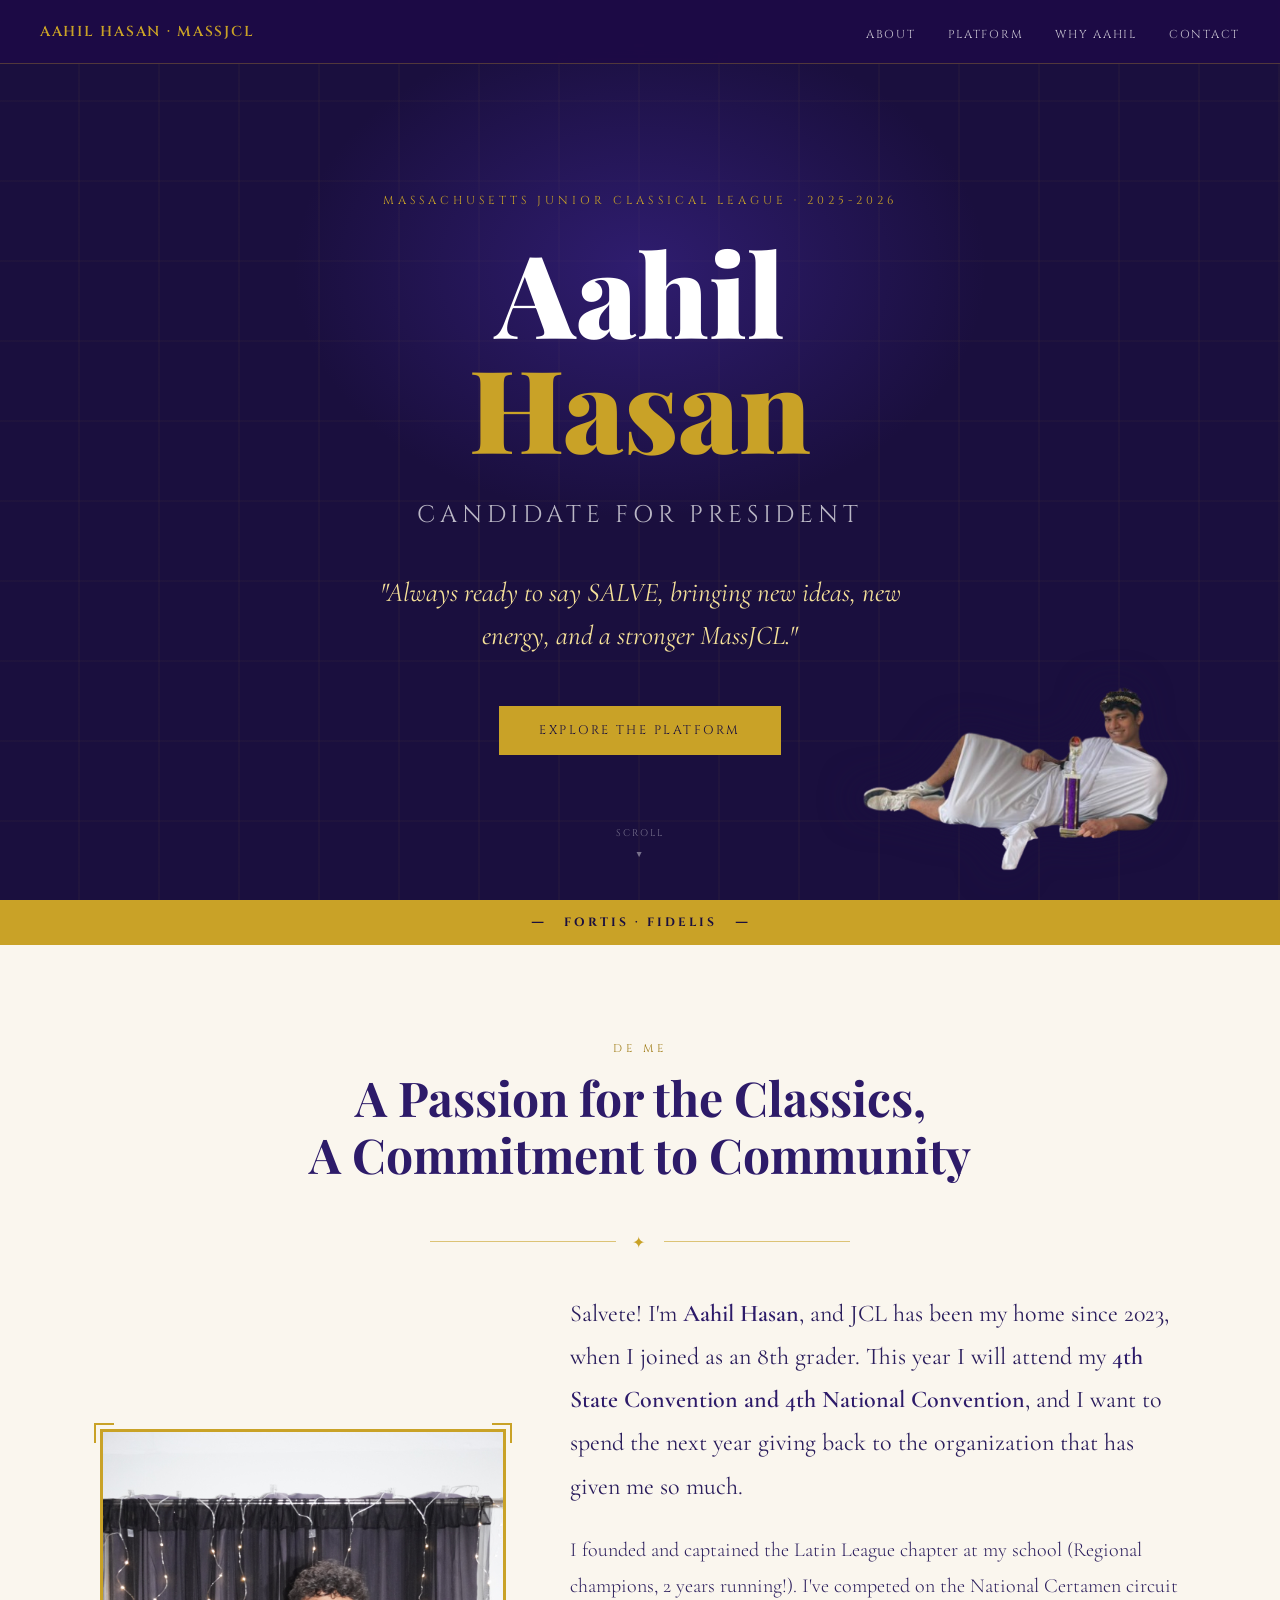
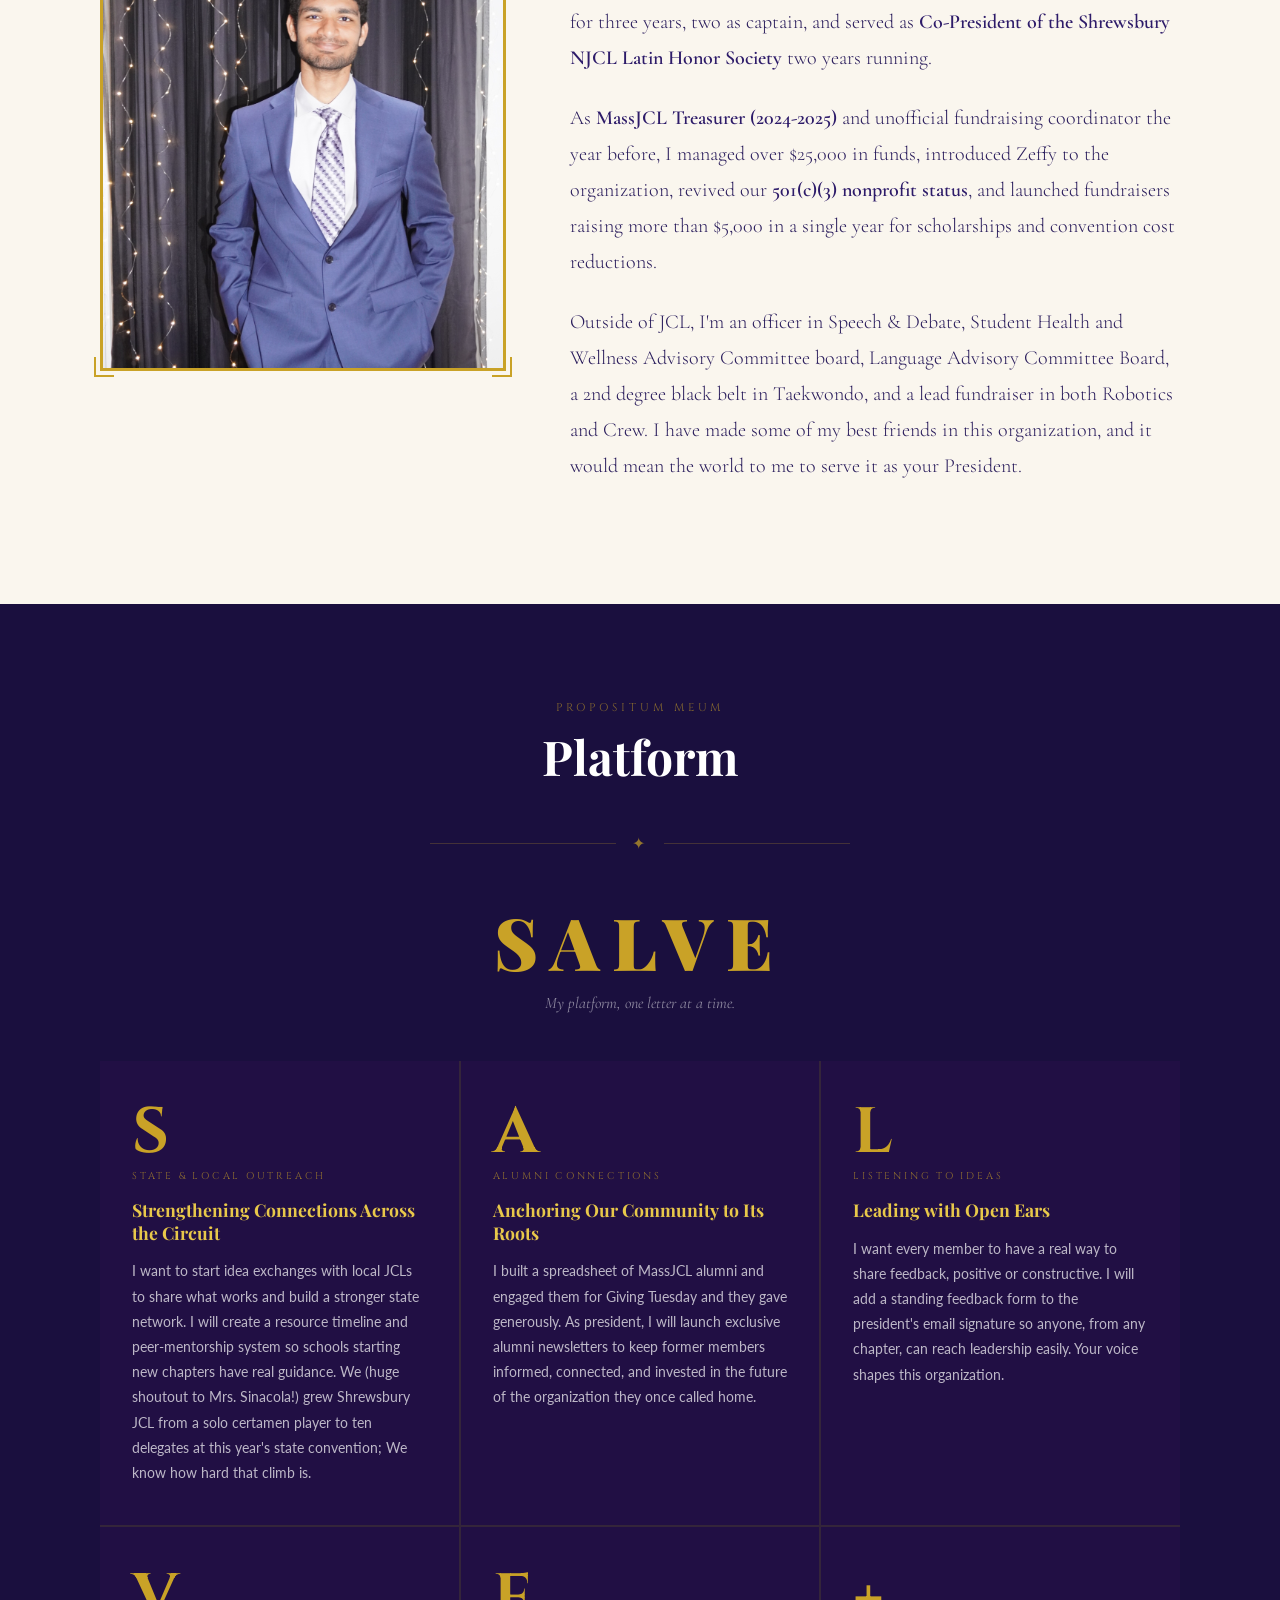
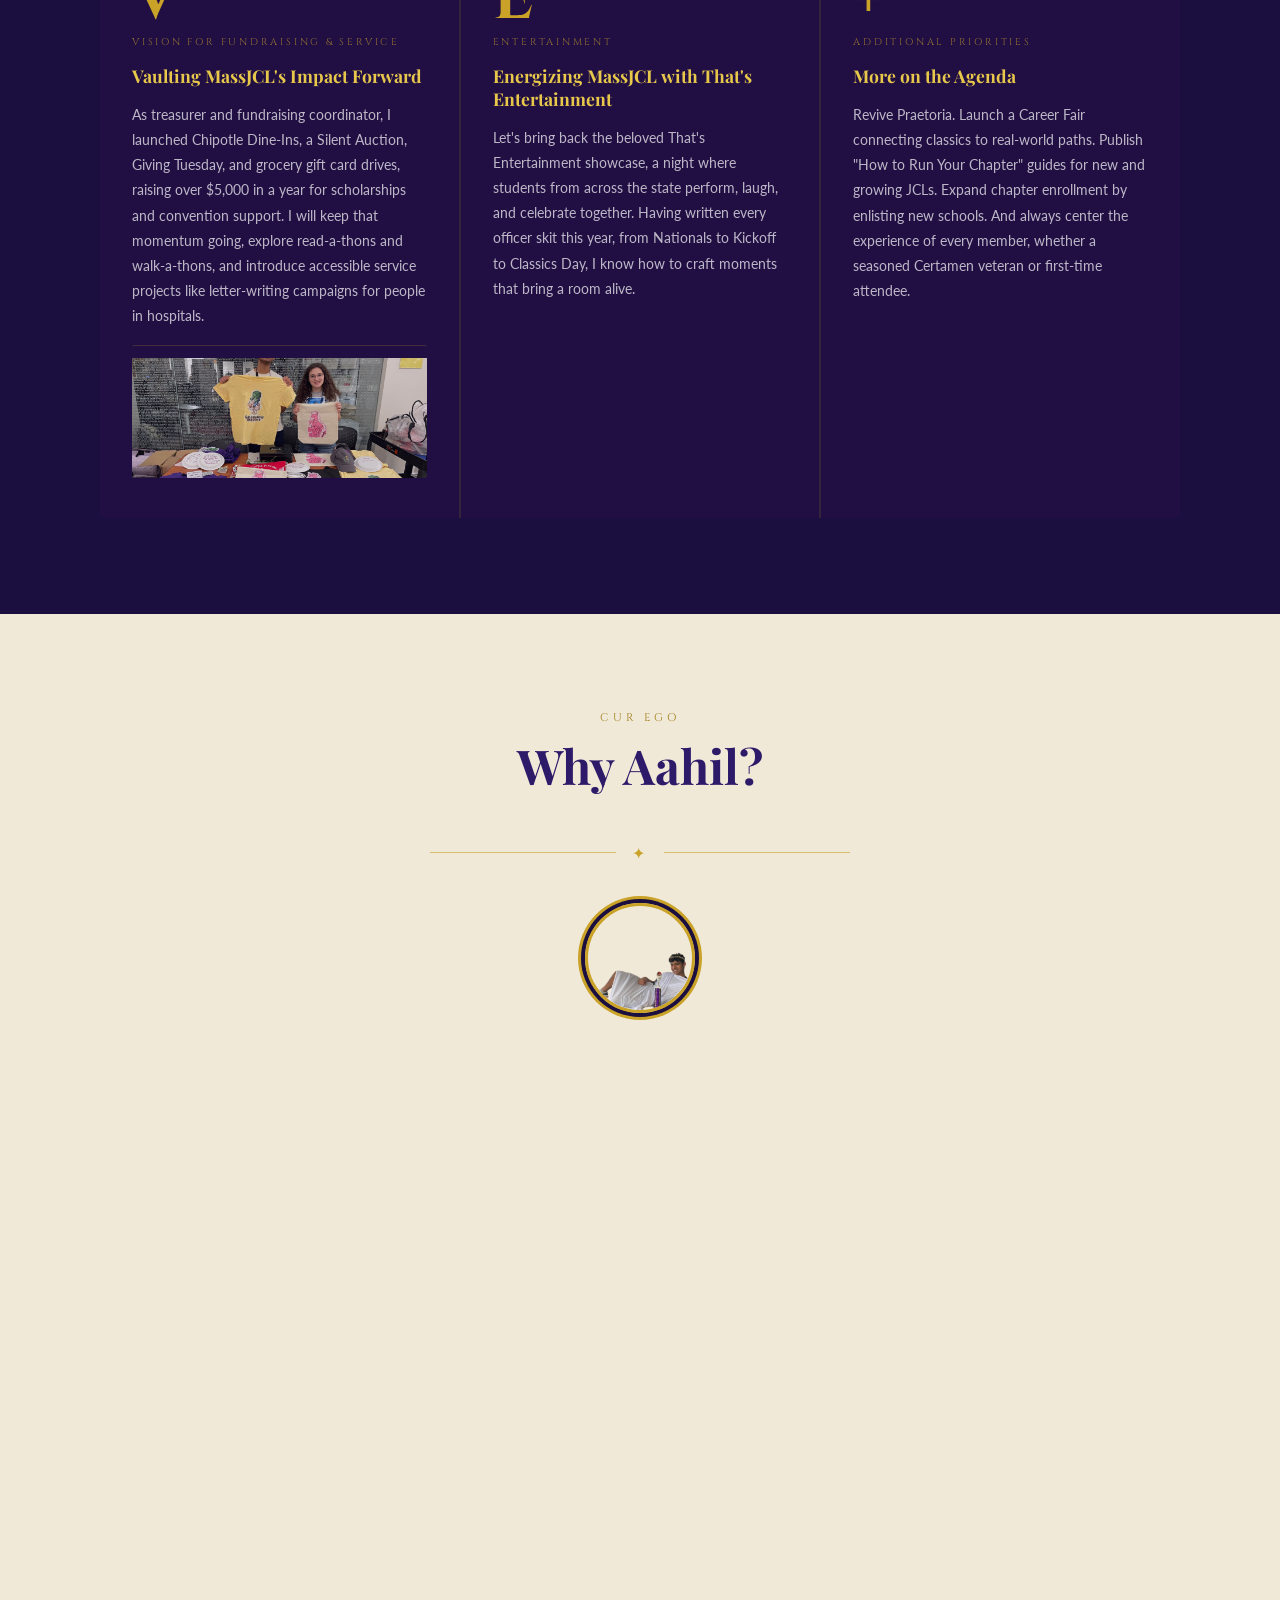
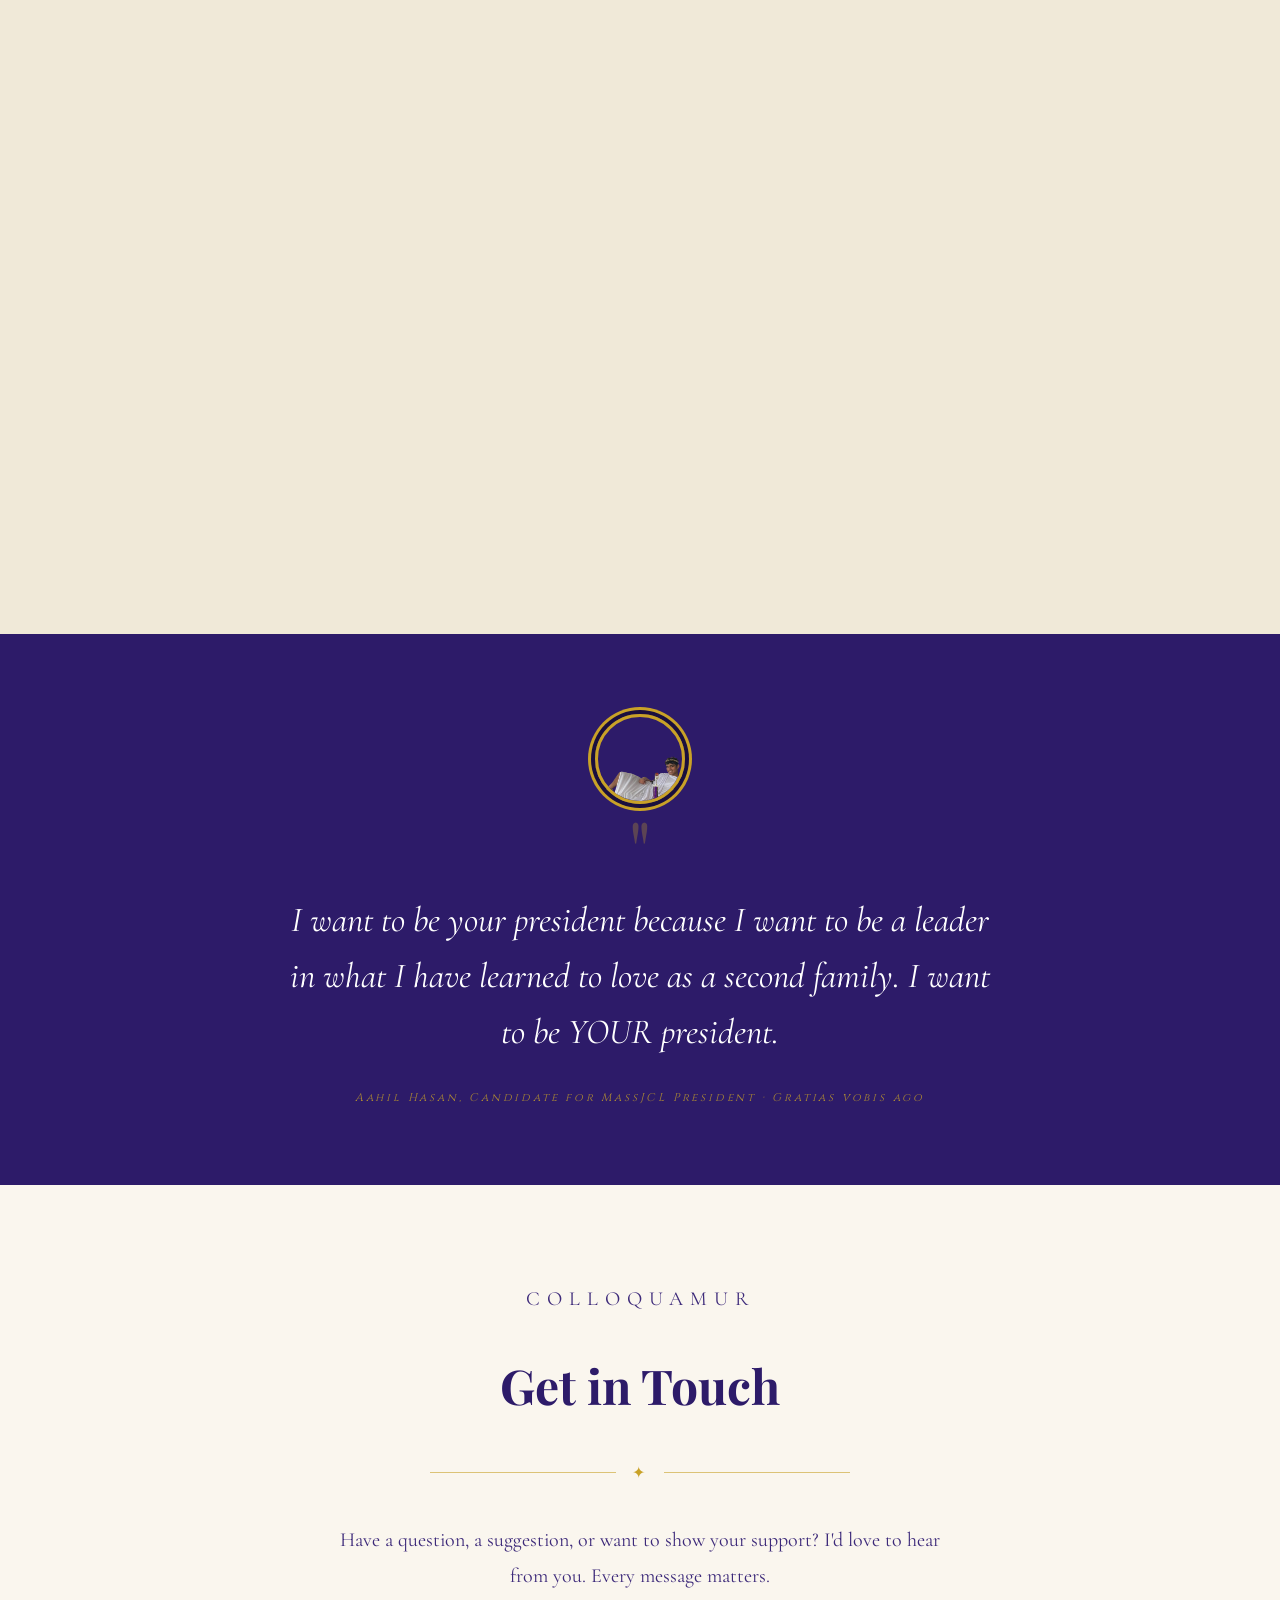
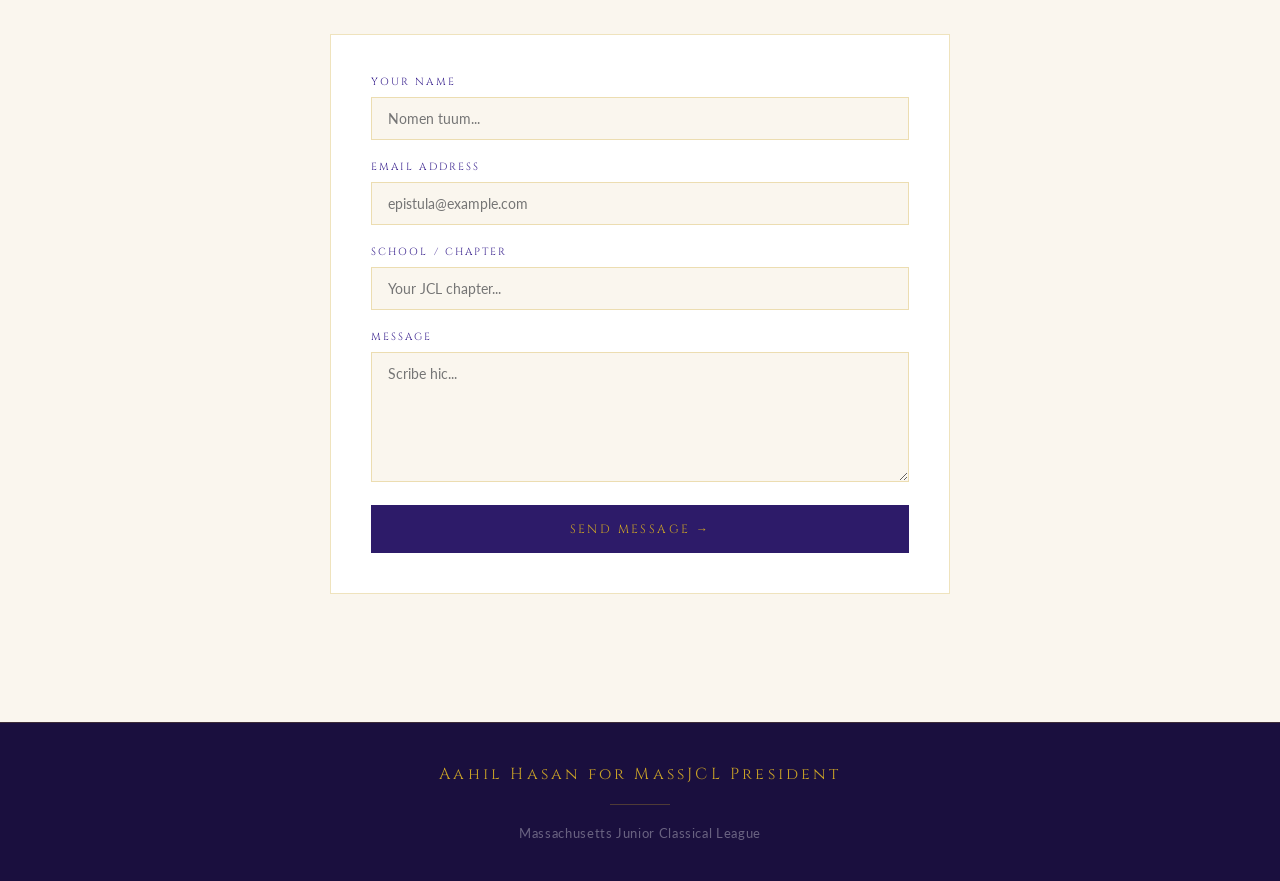
==== commit a755c2c7: "more photos" ====
--- a/index.html
+++ b/index.html
@@ -484,21 +484,25 @@
       display: grid;
       grid-template-columns: repeat(4, 1fr);
       gap: 3px;
-      height: 220px;
+      height: 280px;
     }
     .gallery-item {
       overflow: hidden;
       position: relative;
+      background: var(--purple-dark);
+      display: flex;
+      align-items: center;
+      justify-content: center;
     }
     .gallery-item img {
       width: 100%;
       height: 100%;
-      object-fit: cover;
+      object-fit: contain;
       transition: transform 0.4s ease, filter 0.4s ease;
-      filter: brightness(0.85) saturate(0.9);
+      filter: brightness(0.92) saturate(0.9);
     }
     .gallery-item:hover img {
-      transform: scale(1.05);
+      transform: scale(1.03);
       filter: brightness(1) saturate(1.1);
     }
     .gallery-item .gallery-caption {
@@ -520,13 +524,13 @@
       border-radius: 4px;
       overflow: hidden;
       border: 2px solid rgba(201,162,39,0.25);
+      background: var(--cream-dark);
     }
     .why-item-photo img {
       width: 100%;
       display: block;
-      max-height: 160px;
-      object-fit: cover;
-      object-position: center top;
+      max-height: 200px;
+      object-fit: contain;
     }
 
     @keyframes fadeUp {
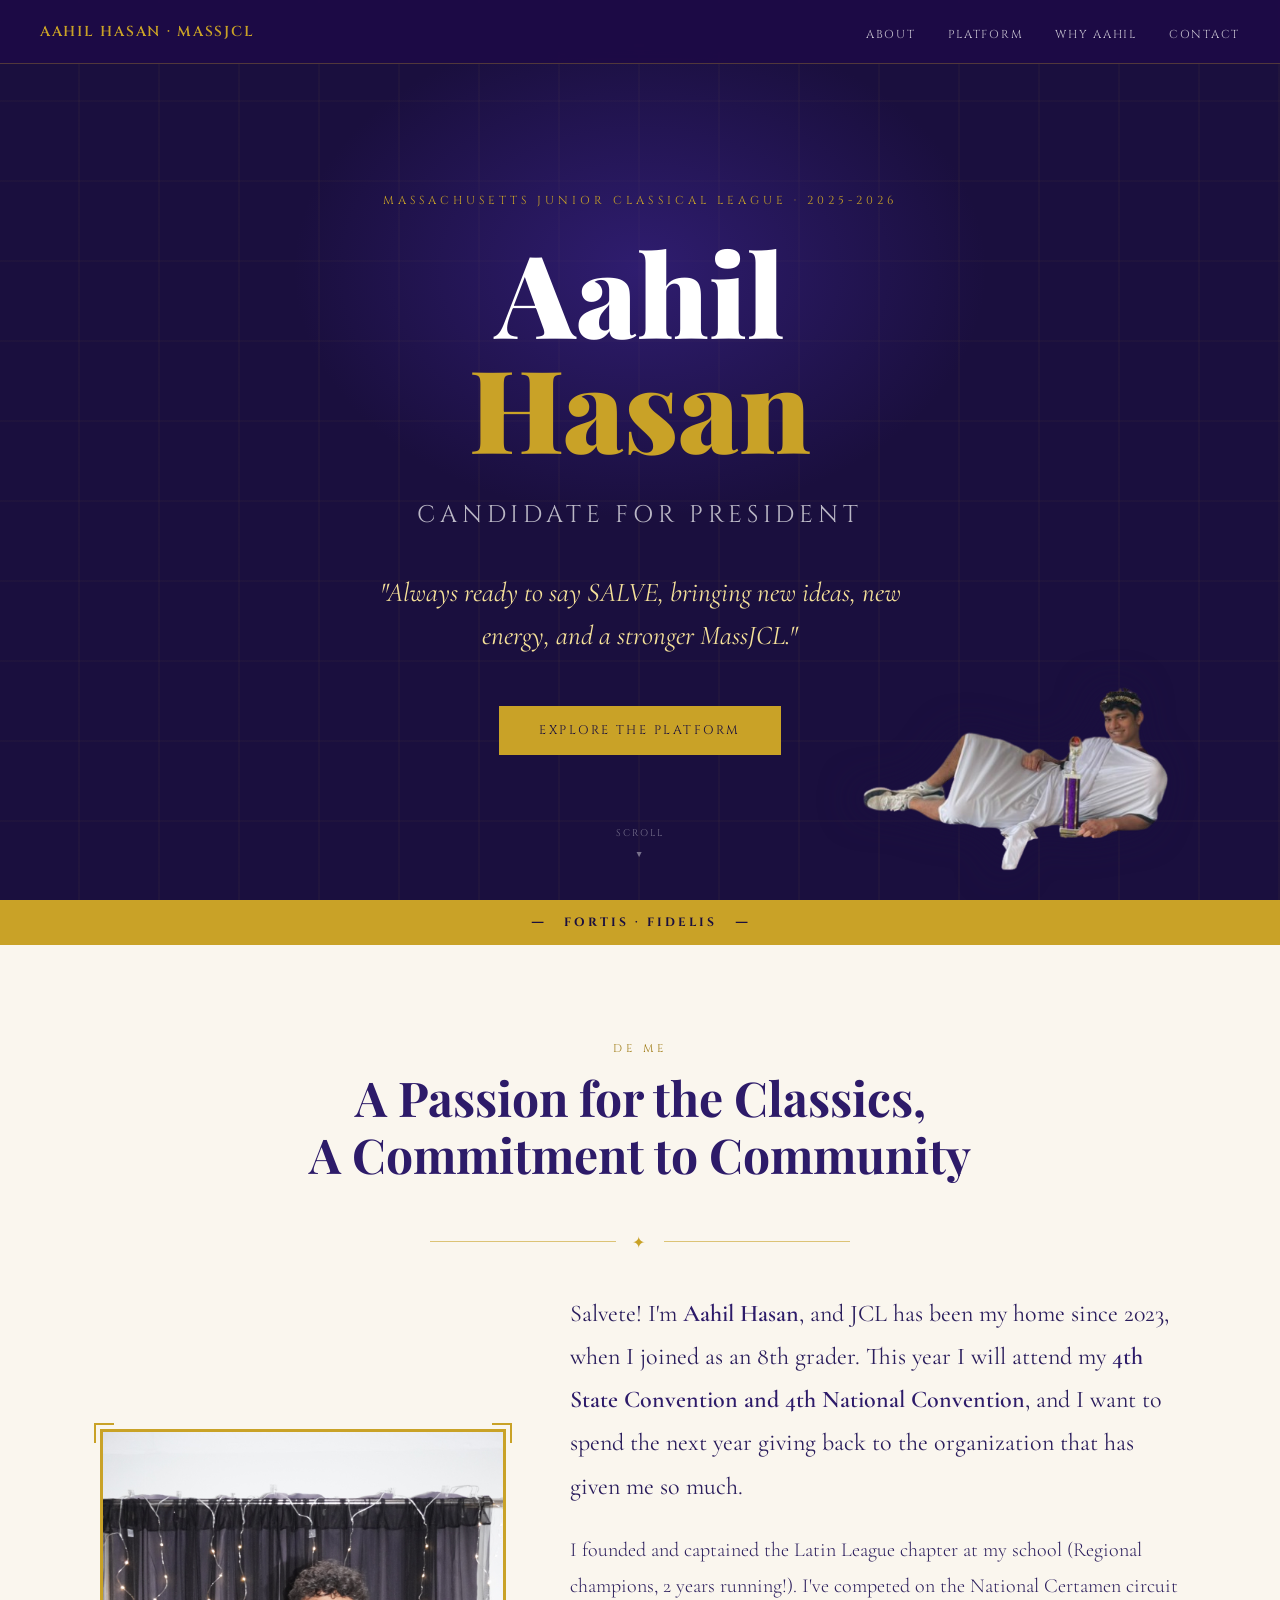
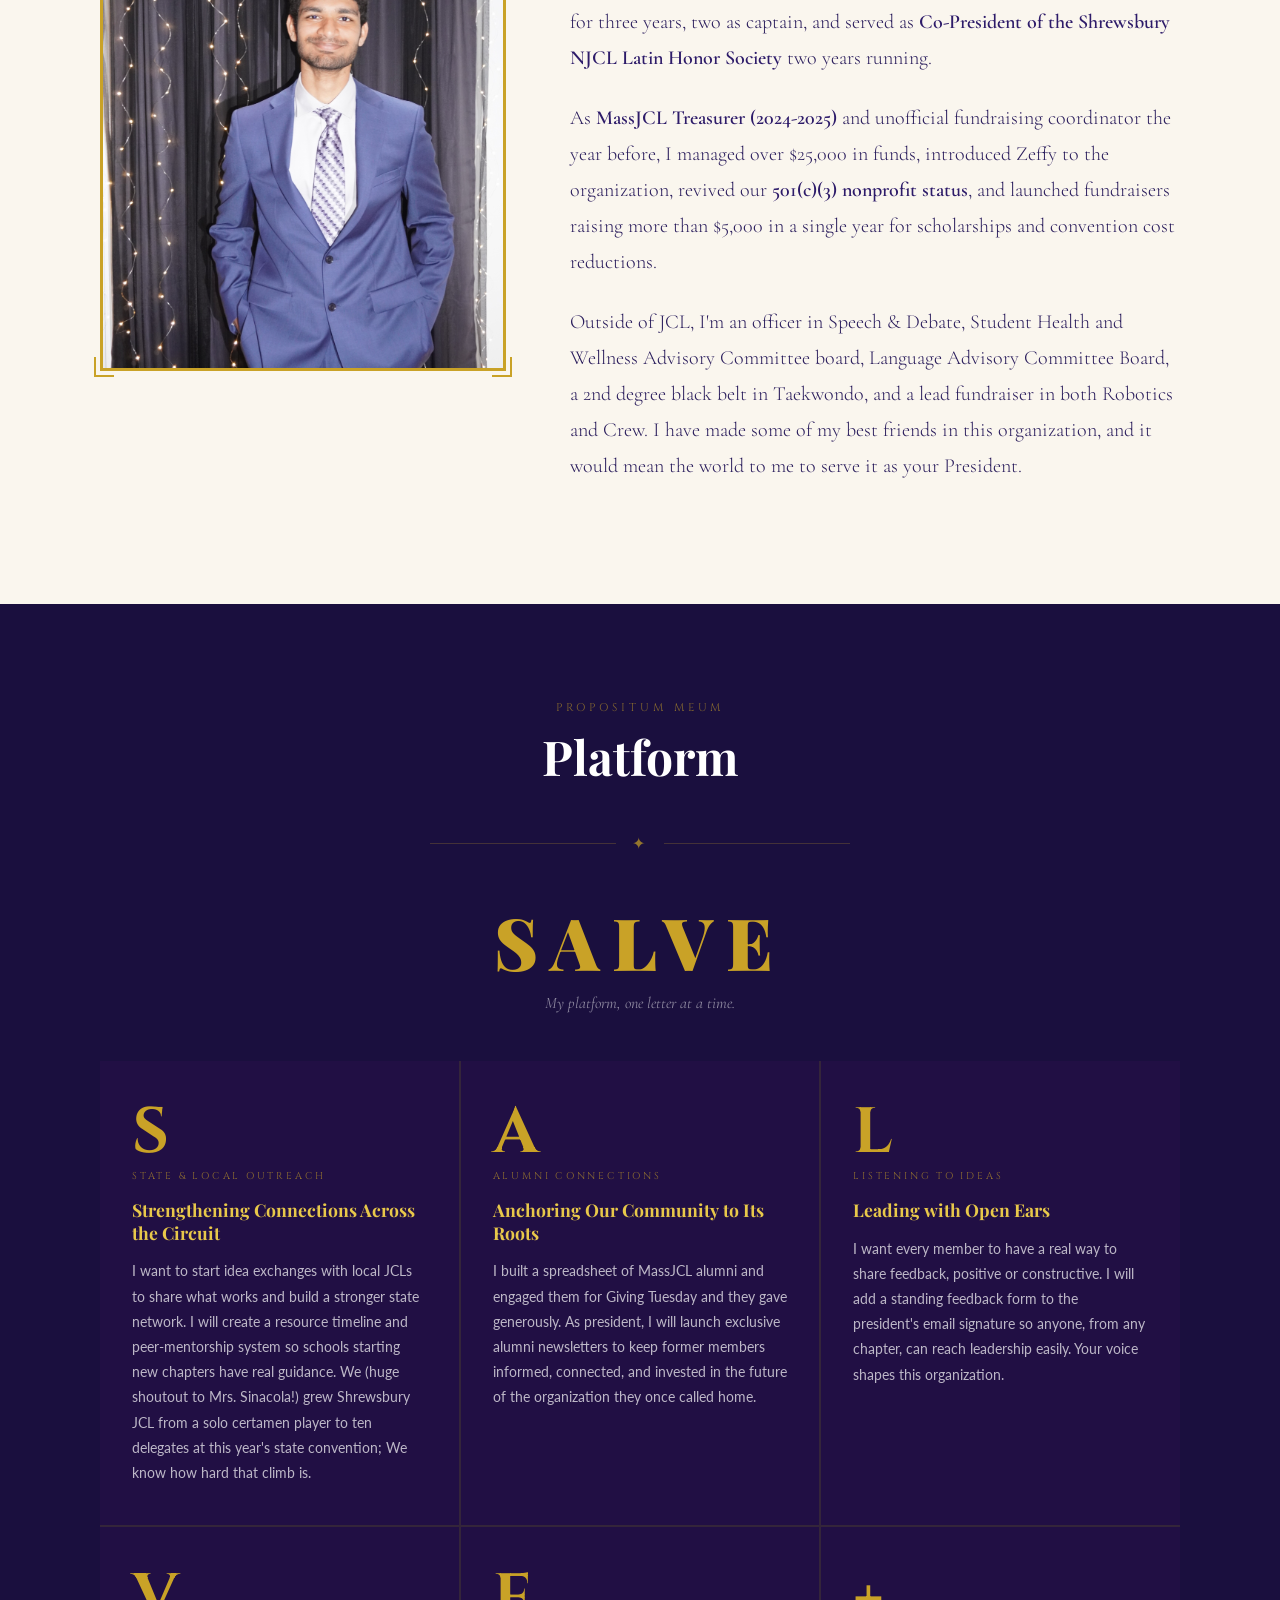
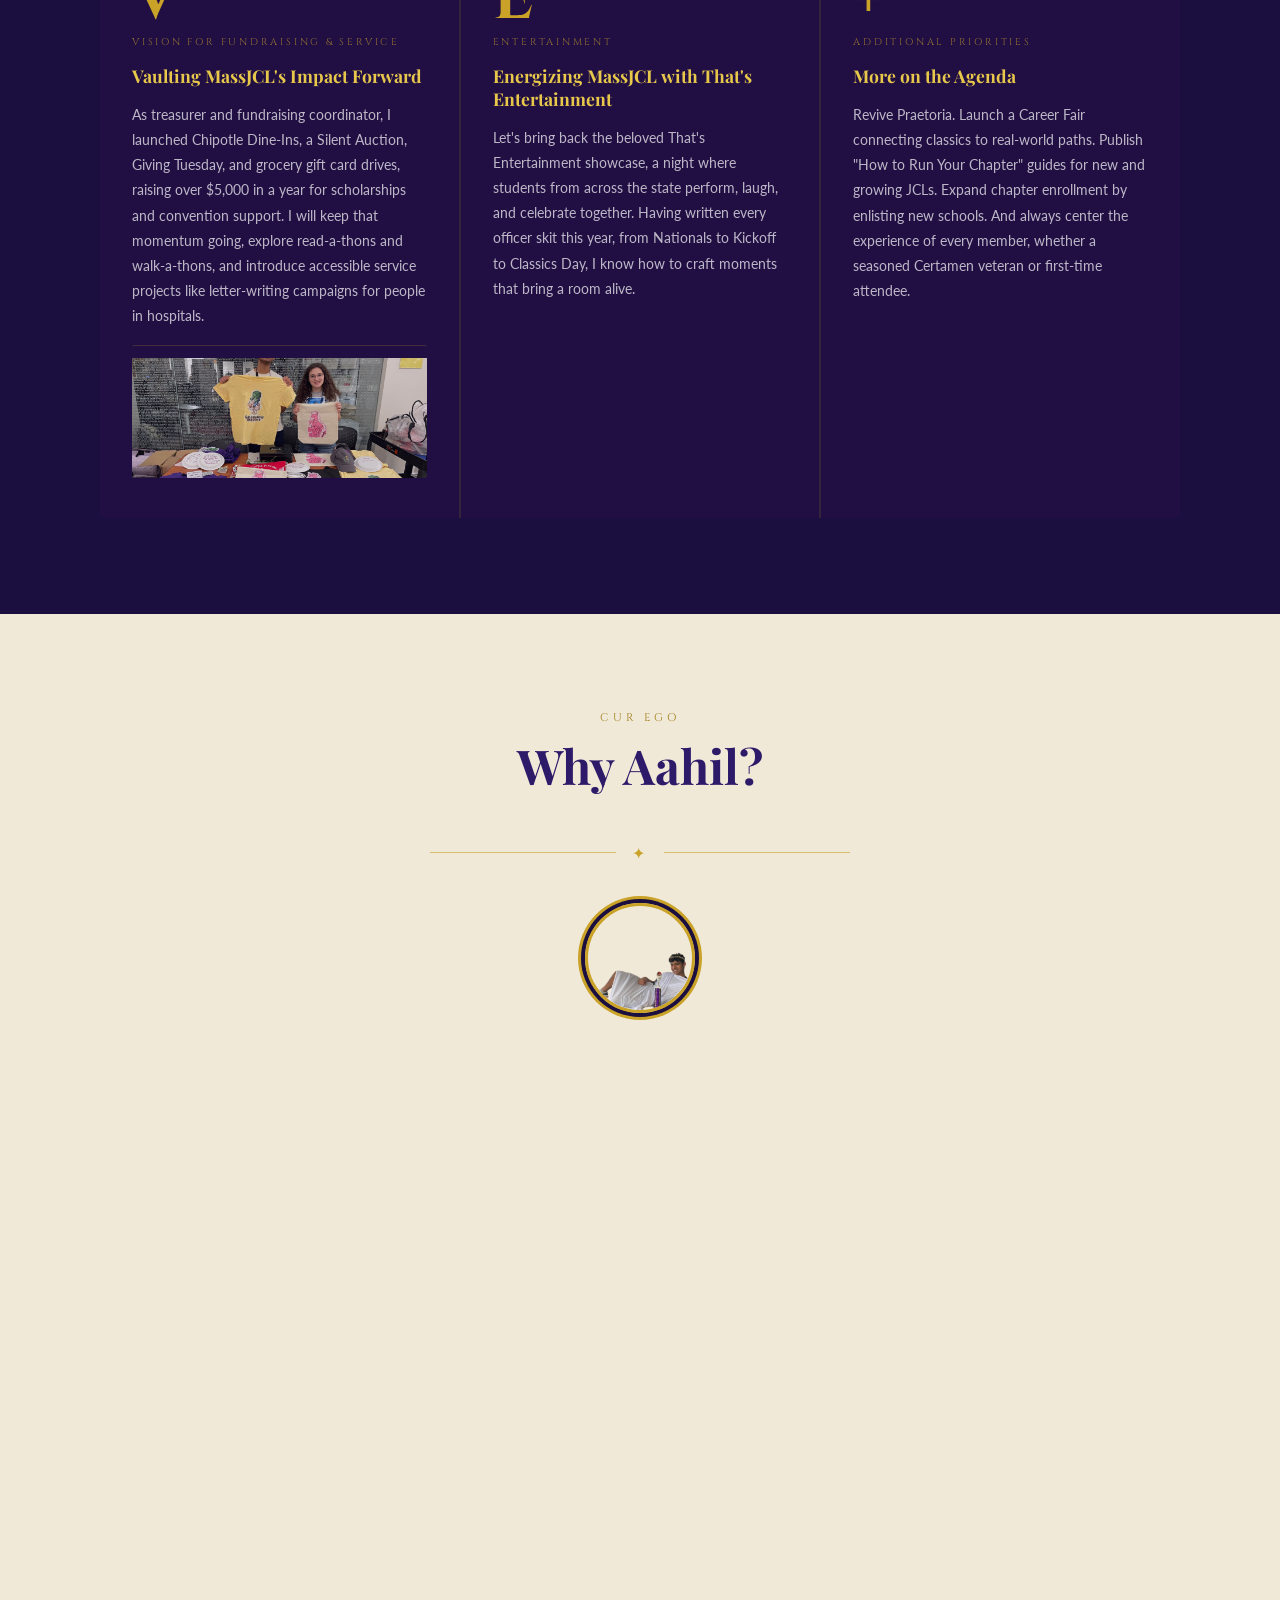
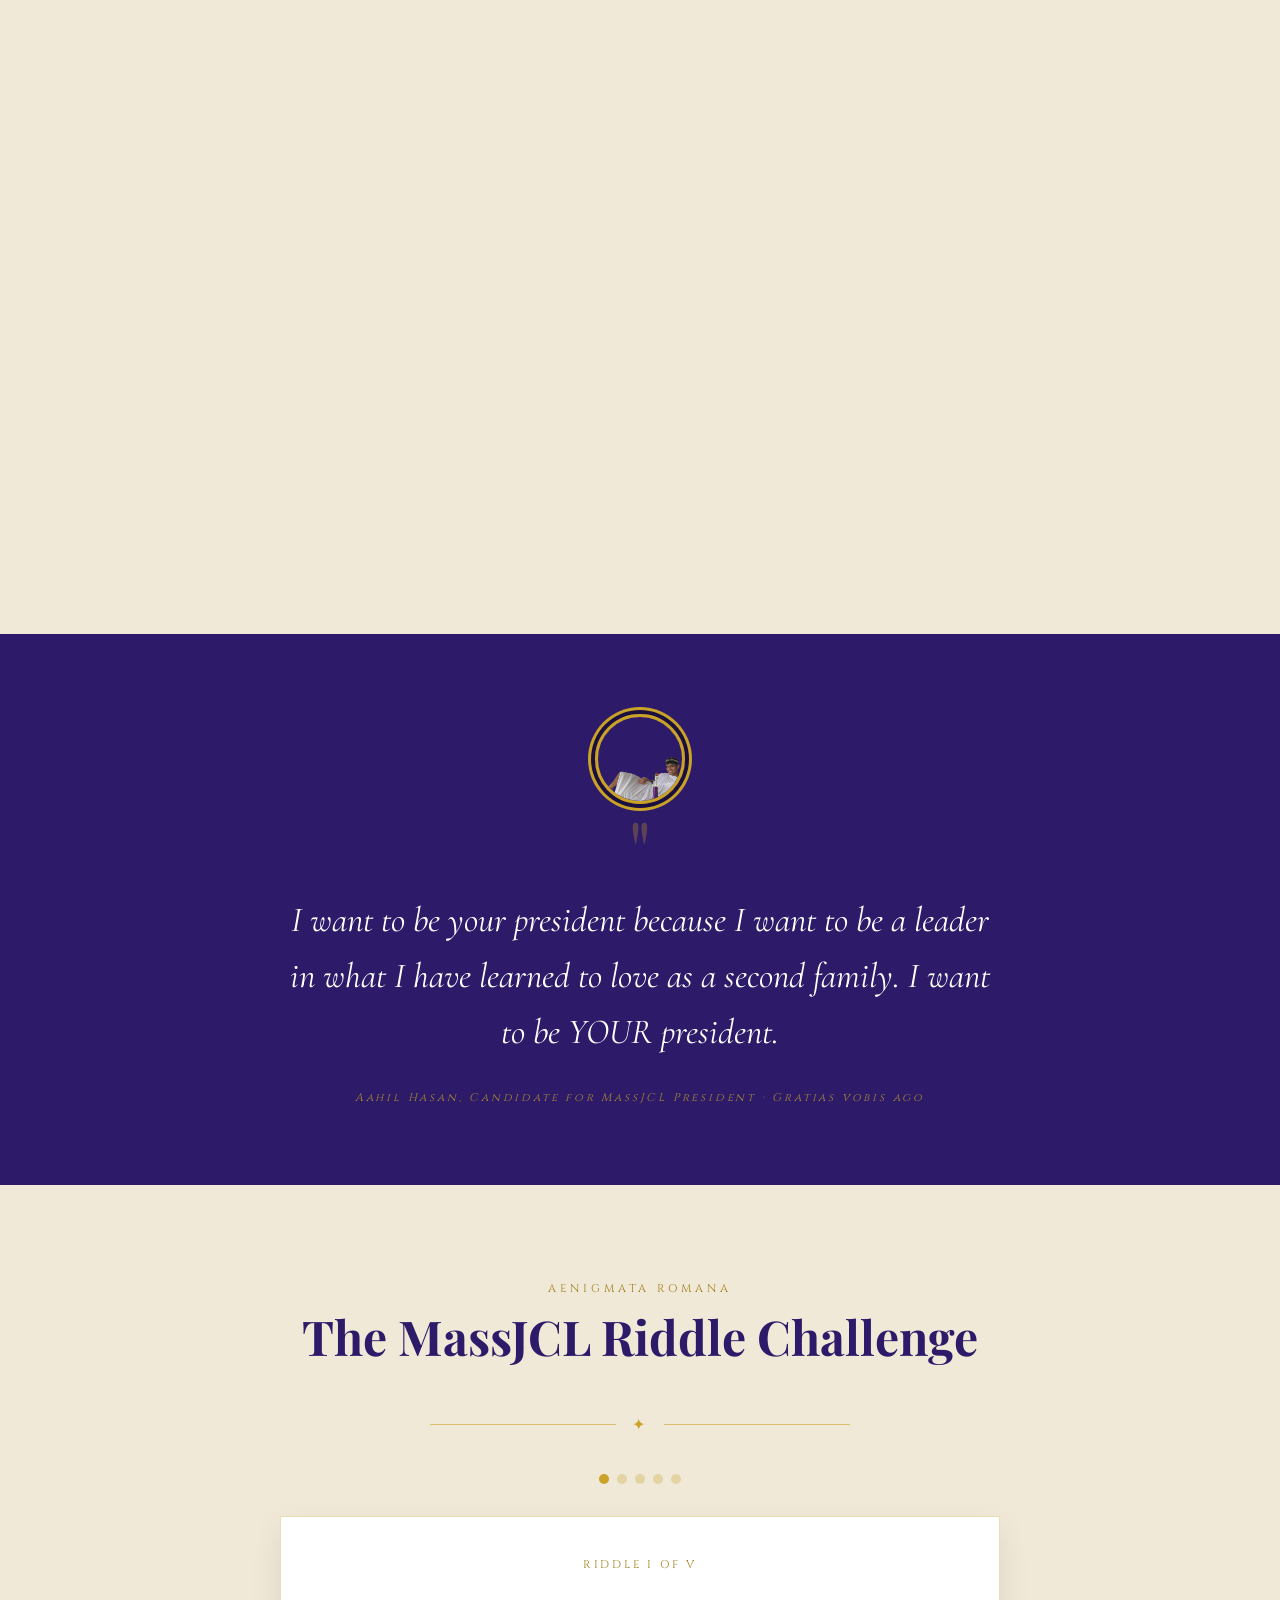
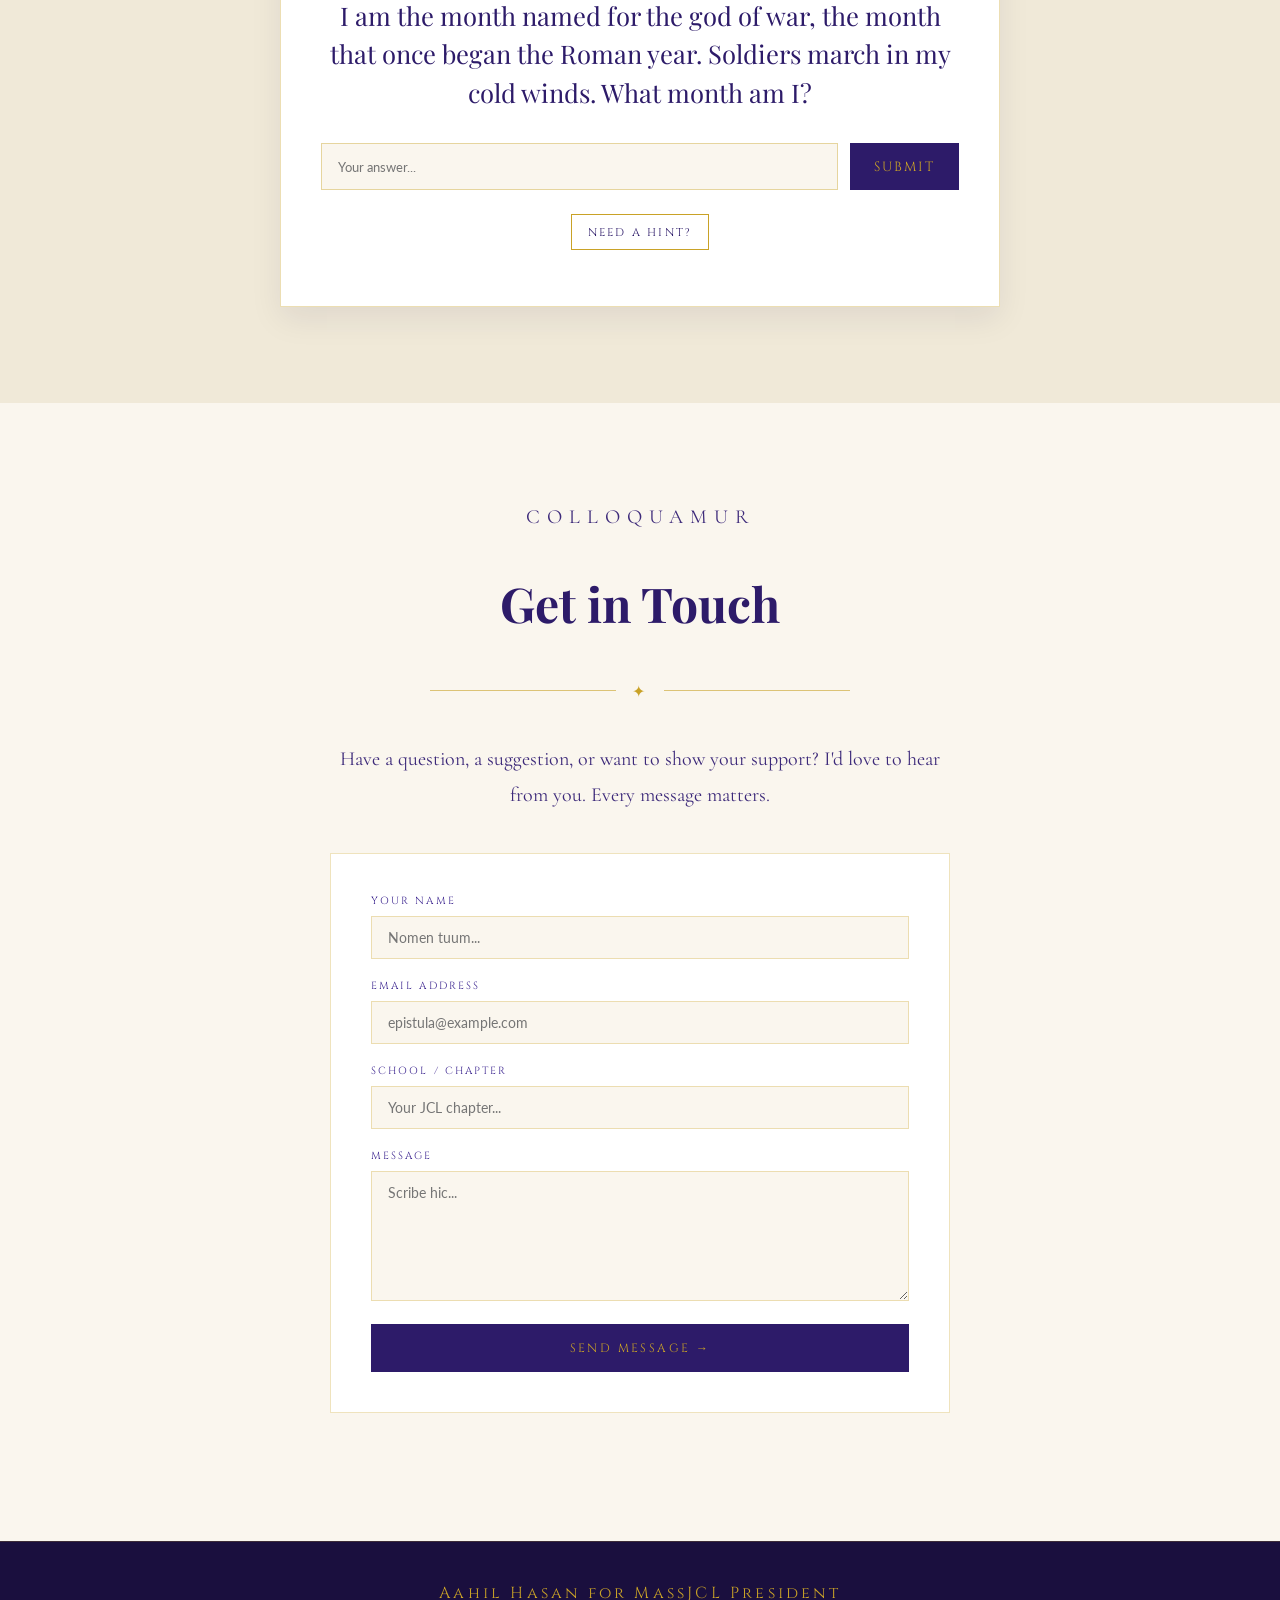
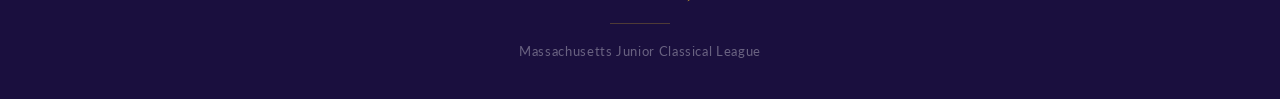
==== commit 153346b4: "riddles" ====
--- a/index.html
+++ b/index.html
@@ -550,6 +550,198 @@
       .platform-grid { grid-template-columns: 1fr; }
       .why-columns { grid-template-columns: 1fr; gap: 2rem; }
     }
+
+    /* ================= RIDDLES SECTION ================= */
+
+    #riddles {
+      background: var(--cream-dark);
+    }
+
+    .riddle-container {
+      max-width: 720px;
+      margin: 0 auto;
+      text-align: center;
+    }
+
+    .riddle-card {
+      background: var(--white);
+      border: 1px solid rgba(201,162,39,0.35);
+      padding: 2.5rem;
+      margin-top: 2rem;
+      box-shadow: 0 12px 30px rgba(26,15,62,0.08);
+    }
+
+    .riddle-num {
+      font-family: 'Cinzel', serif;
+      font-size: 0.7rem;
+      letter-spacing: 0.25em;
+      text-transform: uppercase;
+      color: var(--gold-dim);
+      margin-bottom: 1.5rem;
+    }
+
+    .riddle-q {
+      font-family: 'Playfair Display', serif;
+      font-size: 1.6rem;
+      color: var(--purple);
+      margin-bottom: 2rem;
+      line-height: 1.5;
+    }
+
+    .riddle-input-row {
+      display: flex;
+      gap: 0.75rem;
+      margin-bottom: 1rem;
+    }
+
+    .riddle-input {
+      flex: 1;
+      padding: 0.9rem 1rem;
+      font-family: 'Lato', sans-serif;
+      border: 1px solid rgba(201,162,39,0.4);
+      background: var(--cream);
+      outline: none;
+    }
+
+    .riddle-input:focus {
+      border-color: var(--gold);
+    }
+
+    .riddle-submit {
+      background: var(--purple);
+      color: var(--gold);
+      border: none;
+      padding: 0 1.5rem;
+      font-family: 'Cinzel', serif;
+      letter-spacing: 0.15em;
+      text-transform: uppercase;
+      cursor: pointer;
+    }
+
+    .riddle-submit:hover {
+      background: var(--purple-mid);
+    }
+
+    .riddle-hint-btn {
+      font-family: 'Cinzel', serif;
+      font-size: 0.7rem;
+      letter-spacing: 0.2em;
+      text-transform: uppercase;
+      background: transparent;
+      border: 1px solid var(--gold);
+      color: var(--purple);
+      padding: 0.6rem 1rem;
+      cursor: pointer;
+      margin-top: 0.5rem;
+    }
+
+    .riddle-hint {
+      margin-top: 1rem;
+      font-family: 'Cormorant Garamond', serif;
+      font-style: italic;
+      color: var(--text-mid);
+      opacity: 0;
+      transition: opacity 0.3s ease;
+    }
+
+    .riddle-hint.show {
+      opacity: 1;
+    }
+
+    .riddle-feedback {
+      margin-top: 1rem;
+      font-family: 'Lato', sans-serif;
+      font-size: 0.95rem;
+    }
+
+    .riddle-feedback.correct {
+      color: #2e7d32;
+    }
+
+    .riddle-feedback.wrong {
+      color: #a32d2d;
+    }
+
+    .riddle-next {
+      margin-top: 1.5rem;
+      display: none;
+      background: var(--gold);
+      border: none;
+      padding: 0.8rem 1.5rem;
+      font-family: 'Cinzel', serif;
+      cursor: pointer;
+    }
+
+    .riddle-next:hover {
+      background: var(--gold-light);
+    }
+
+    /* progress pips */
+    .riddle-progress {
+      display: flex;
+      justify-content: center;
+      gap: 0.5rem;
+    }
+
+    .riddle-pip {
+      width: 10px;
+      height: 10px;
+      border-radius: 50%;
+      background: rgba(201,162,39,0.3);
+    }
+
+    .riddle-pip.active {
+      background: var(--gold);
+    }
+
+    .riddle-pip.done {
+      background: var(--purple);
+    }
+
+    /* finale screen */
+    .riddle-finale {
+      display: none;
+      flex-direction: column;
+      align-items: center;
+      margin-top: 2rem;
+      padding: 2.5rem;
+      background: var(--white);
+      border: 1px solid rgba(201,162,39,0.35);
+    }
+
+    .finale-score {
+      font-family: 'Playfair Display', serif;
+      font-size: 3rem;
+      color: var(--purple);
+    }
+
+    .finale-score span {
+      font-size: 1rem;
+      color: var(--gold-dim);
+    }
+
+    .finale-title {
+      font-family: 'Cinzel', serif;
+      margin-top: 0.5rem;
+      letter-spacing: 0.2em;
+      color: var(--gold);
+    }
+
+    .finale-msg {
+      margin-top: 1rem;
+      font-family: 'Cormorant Garamond', serif;
+      font-style: italic;
+      text-align: center;
+    }
+
+    .finale-restart {
+      margin-top: 1.5rem;
+      background: var(--purple);
+      color: var(--gold);
+      border: none;
+      padding: 0.8rem 1.5rem;
+      cursor: pointer;
+    }
   </style>
 </head>
 <body>
@@ -738,6 +930,95 @@
       <cite>Aahil Hasan, Candidate for MassJCL President · Gratias vobis ago</cite>
     </div>
   </section>
+
+  <section id="riddles">
+  <div class="container">
+    <p class="section-label">Aenigmata Romana</p>
+    <h2 class="section-title">The MassJCL Riddle Challenge</h2>
+    <div class="divider"><span class="divider-icon">✦</span></div>
+
+    <div class="riddle-container">
+
+      <!-- Progress bars -->
+      <div class="riddle-progress" id="riddle-pips"></div>
+
+      <!-- Main riddle card -->
+      <div class="riddle-card" id="riddle-main">
+
+        <div class="riddle-num" id="riddle-num">
+          Riddle I of V
+        </div>
+
+        <div class="riddle-q" id="riddle-q">
+          Loading riddle...
+        </div>
+
+        <div class="riddle-input-row">
+          <input
+            type="text"
+            id="riddle-input"
+            class="riddle-input"
+            placeholder="Your answer..."
+          />
+
+          <button
+            class="riddle-submit"
+            id="riddle-submit"
+            onclick="checkRiddle()"
+          >
+            Submit
+          </button>
+        </div>
+
+        <button
+          class="riddle-hint-btn"
+          id="riddle-hint-btn"
+          onclick="showHint()"
+        >
+          Need a Hint?
+        </button>
+
+        <div class="riddle-hint" id="riddle-hint"></div>
+
+        <div class="riddle-feedback" id="riddle-feedback"></div>
+
+        <button
+          class="riddle-next"
+          id="riddle-next"
+          onclick="nextRiddle()"
+        >
+          Next Riddle →
+        </button>
+
+      </div>
+
+      <!-- Finale -->
+      <div class="riddle-finale" id="riddle-finale">
+
+        <div class="finale-score" id="finale-score">
+          5<span>/5</span>
+        </div>
+
+        <div class="finale-title" id="finale-title">
+          Imperator
+        </div>
+
+        <div class="finale-msg" id="finale-msg">
+          Extraordinary! You think like a Roman.
+        </div>
+
+        <button
+          class="finale-restart"
+          onclick="restartRiddles()"
+        >
+          Try Again
+        </button>
+
+      </div>
+
+    </div>
+  </div>
+</section>
 
   <section id="contact">
     <div class="container">
@@ -767,8 +1048,295 @@
     <div class="footer-divider"></div>
     <div class="footer-sub">Massachusetts Junior Classical League</div>
   </footer>
-
+  
   <script>
+    /* ================= RIDDLES ================= */
+
+    const RIDDLES = [
+
+      {
+        q: "I am the month named for the god of war, the month that once began the Roman year. Soldiers march in my cold winds. What month am I?",
+        answers: ["march", "martius"],
+        hint: "Think of the Roman god Mars.",
+        explanation: "March (Martius) was named for Mars, god of war."
+      },
+
+      {
+        q: "I have cities but no houses, mountains but no trees, water but no fish, and roads but no cars. What am I?",
+        answers: ["map", "a map"],
+        hint: "Roman generals relied on me.",
+        explanation: "A map."
+      },
+
+      {
+        q: "I am spoken every time you say the days of the week. I have seven brothers, each a heavenly body. The Romans named us all. What am I?",
+        answers: ["planet", "sun", "moon", "star"],
+        hint: "Think celestial.",
+        explanation: "The days of the week are named after celestial bodies."
+      },
+
+      {
+        q: "I am the structure that brought water to Roman cities across mountains and valleys. What am I?",
+        answers: ["aqueduct", "aquaeductus", "an aqueduct"],
+        hint: "Aqua means water.",
+        explanation: "An aqueduct."
+      },
+
+      {
+        q: "I am what every JCL member fears in competition and craves in victory. I am asked in Latin, answered in knowledge, and won in speed. What am I?",
+        answers: ["certamen"],
+        hint: "Aahil captains this.",
+        explanation: "Certamen."
+      }
+
+    ];
+
+    let current = 0;
+    let score = 0;
+    let answered = false;
+
+    function buildPips() {
+
+      const pips = document.getElementById('riddle-pips');
+
+      if (!pips) return;
+
+      pips.innerHTML = '';
+
+      RIDDLES.forEach((_, i) => {
+
+        const pip = document.createElement('div');
+
+        pip.className =
+          'riddle-pip' +
+          (i === current
+            ? ' active'
+            : (i < current ? ' done' : ''));
+
+        pips.appendChild(pip);
+
+      });
+
+    }
+
+    function loadRiddle() {
+
+      answered = false;
+
+      const r = RIDDLES[current];
+
+      document.getElementById('riddle-num').textContent =
+        `Riddle ${toRoman(current + 1)} of V`;
+
+      document.getElementById('riddle-q').textContent =
+        r.q;
+
+      document.getElementById('riddle-input').value = '';
+
+      document.getElementById('riddle-input').disabled = false;
+
+      document.getElementById('riddle-submit').disabled = false;
+
+      document.getElementById('riddle-feedback').textContent = '';
+
+      document.getElementById('riddle-feedback').className =
+        'riddle-feedback';
+
+      document.getElementById('riddle-hint').textContent = '';
+
+      document.getElementById('riddle-hint').className =
+        'riddle-hint';
+
+      document.getElementById('riddle-next').style.display =
+        'none';
+
+      document.getElementById('riddle-hint-btn').style.display =
+        'inline';
+
+      buildPips();
+
+    }
+
+    function toRoman(n) {
+
+      return ['I', 'II', 'III', 'IV', 'V'][n - 1];
+
+    }
+
+    function showHint() {
+
+      const hint =
+        document.getElementById('riddle-hint');
+
+      hint.textContent =
+        RIDDLES[current].hint;
+
+      hint.classList.add('show');
+
+      document.getElementById('riddle-hint-btn')
+        .style.display = 'none';
+
+    }
+
+    function checkRiddle() {
+
+      if (answered) return;
+
+      const input =
+        document.getElementById('riddle-input')
+          .value
+          .trim()
+          .toLowerCase();
+
+      if (!input) return;
+
+      answered = true;
+
+      const r = RIDDLES[current];
+
+      const correct = r.answers.some(a =>
+        input === a.toLowerCase() ||
+        input.includes(a.toLowerCase())
+      );
+
+      const fb =
+        document.getElementById('riddle-feedback');
+
+      if (correct) {
+
+        score++;
+
+        fb.textContent =
+          'Optime! Correct! ' + r.explanation;
+
+        fb.className =
+          'riddle-feedback correct';
+
+      } else {
+
+        fb.textContent =
+          'Non ita. The answer was: ' +
+          r.answers[0] +
+          '. ' +
+          r.explanation;
+
+        fb.className =
+          'riddle-feedback wrong';
+
+      }
+
+      document.getElementById('riddle-input').disabled = true;
+
+      document.getElementById('riddle-submit').disabled = true;
+
+      document.getElementById('riddle-hint-btn').style.display =
+        'none';
+
+      if (current < RIDDLES.length - 1) {
+
+        document.getElementById('riddle-next').style.display =
+          'inline-block';
+
+      } else {
+
+        setTimeout(showFinale, 1400);
+
+      }
+
+    }
+
+    function nextRiddle() {
+
+      current++;
+
+      loadRiddle();
+
+    }
+
+    function showFinale() {
+
+      document.getElementById('riddle-main').style.display =
+        'none';
+
+      const finale =
+        document.getElementById('riddle-finale');
+
+      finale.style.display = 'flex';
+
+      document.getElementById('finale-score').innerHTML =
+        score + '<span>/5</span>';
+
+      const titles = [
+        'Discipulus',
+        'Scholaris',
+        'Civis Romanus',
+        'Senator',
+        'Imperator'
+      ];
+
+      const msgs = [
+        'Keep studying. Rome was not built in a day.',
+        'A promising start!',
+        'Well done, citizen!',
+        'Impressive!',
+        'Extraordinary! You think like a Roman.'
+      ];
+
+      document.getElementById('finale-title').textContent =
+        score === 0 ? 'Tiro' : titles[score - 1];
+
+      document.getElementById('finale-msg').textContent =
+        score === 0
+          ? 'Every great Roman started somewhere. Try again!'
+          : msgs[score - 1];
+
+      document.querySelectorAll('.riddle-pip')
+        .forEach(p => {
+          p.classList.remove('active');
+          p.classList.add('done');
+        });
+
+    }
+
+    function restartRiddles() {
+
+      current = 0;
+      score = 0;
+
+      document.getElementById('riddle-main').style.display =
+        'block';
+
+      document.getElementById('riddle-finale').style.display =
+        'none';
+
+      loadRiddle();
+
+    }
+
+    /* initialize riddles */
+
+    document.addEventListener('DOMContentLoaded', () => {
+
+      if (document.getElementById('riddle-input')) {
+
+        loadRiddle();
+
+        document.getElementById('riddle-input')
+          .addEventListener('keydown', e => {
+
+            if (e.key === 'Enter') {
+
+              e.preventDefault();
+
+              checkRiddle();
+
+            }
+
+          });
+
+      }
+
+    });
     async function handleSubmit() {
       const name = document.getElementById('name').value.trim();
       const email = document.getElementById('email').value.trim();
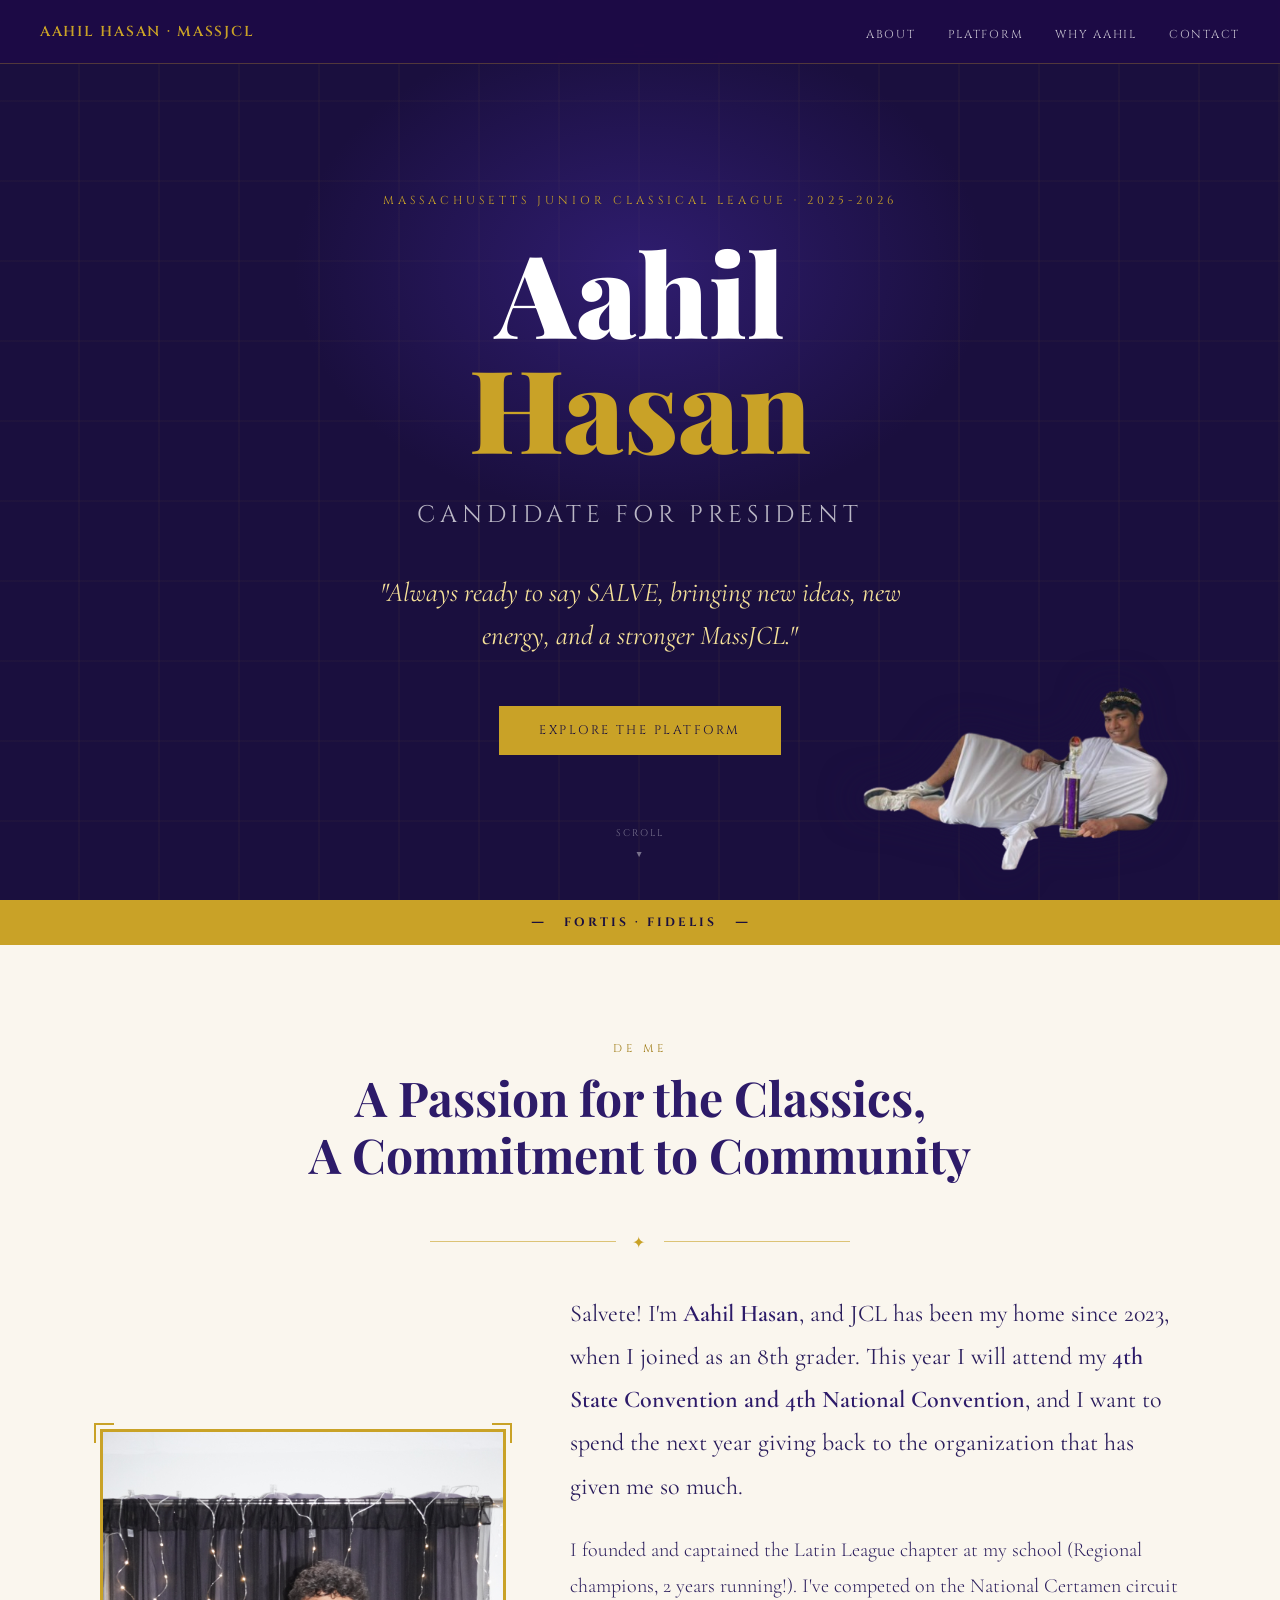
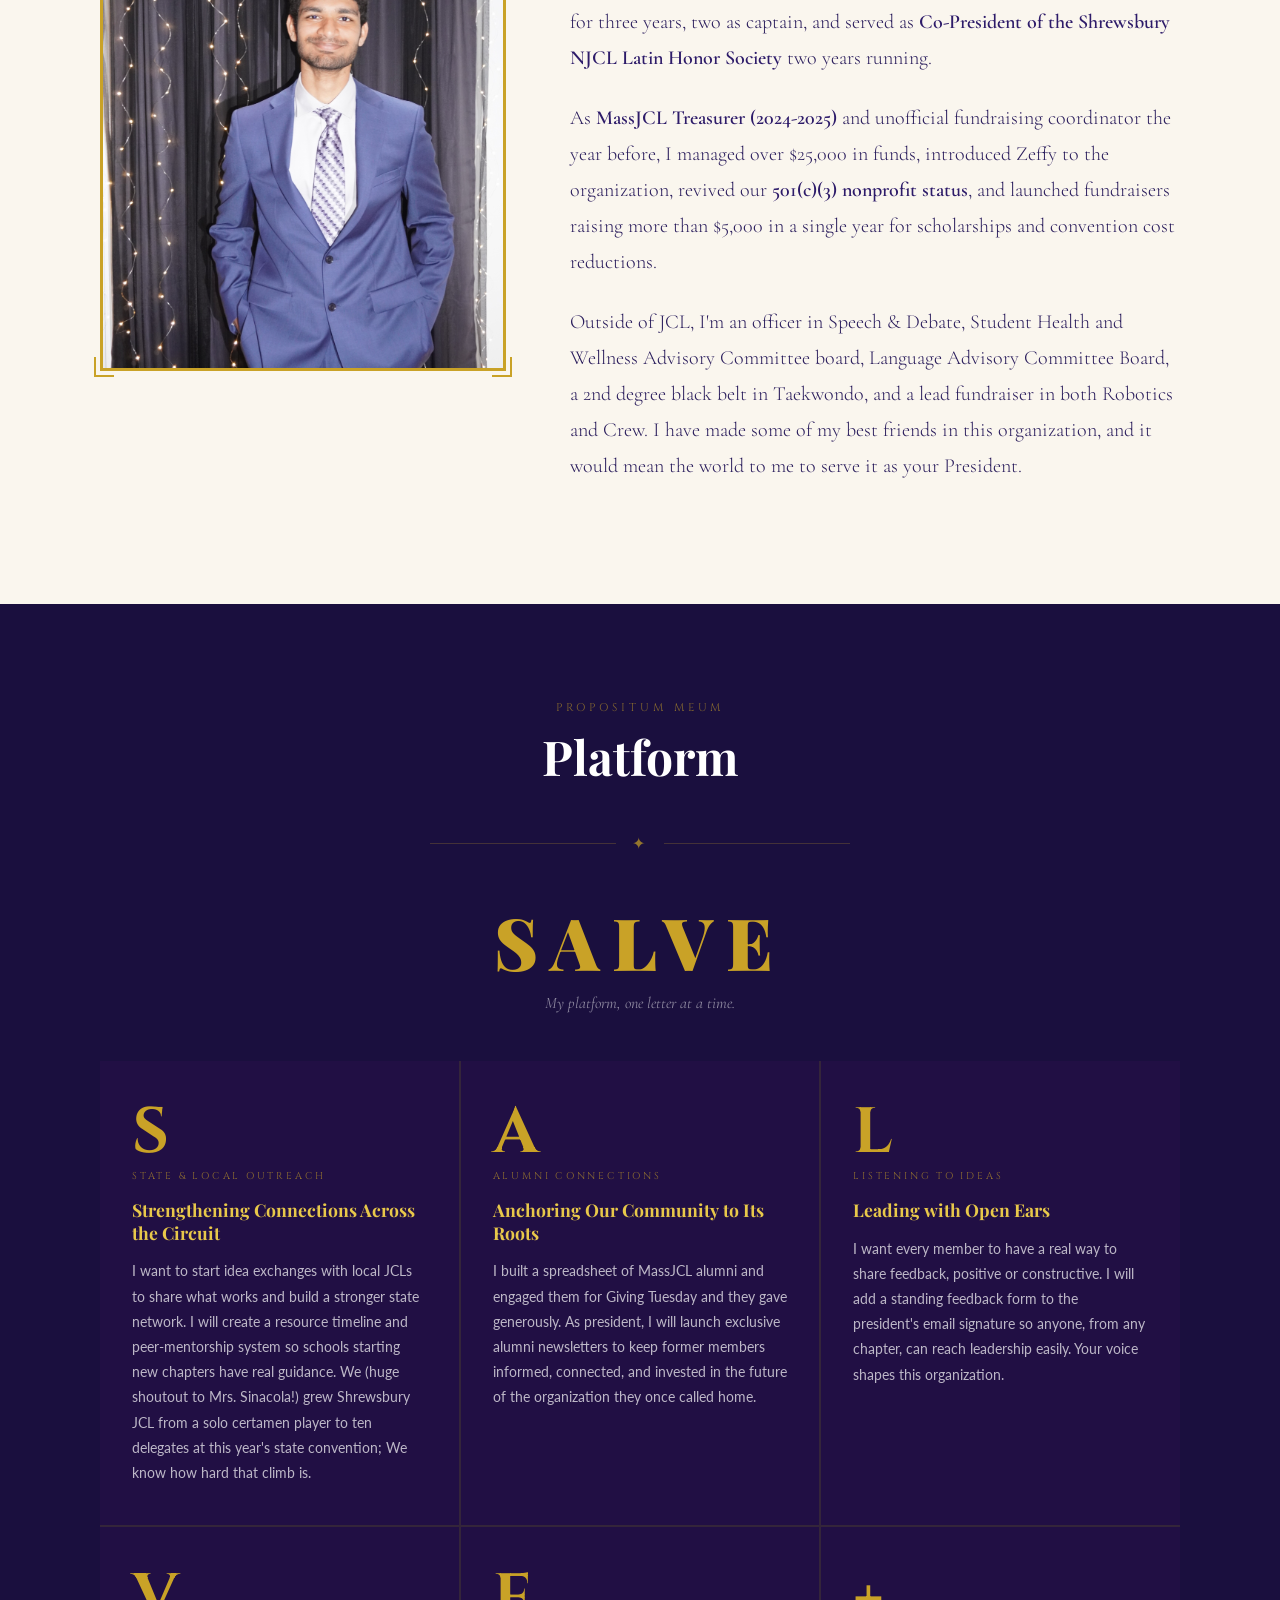
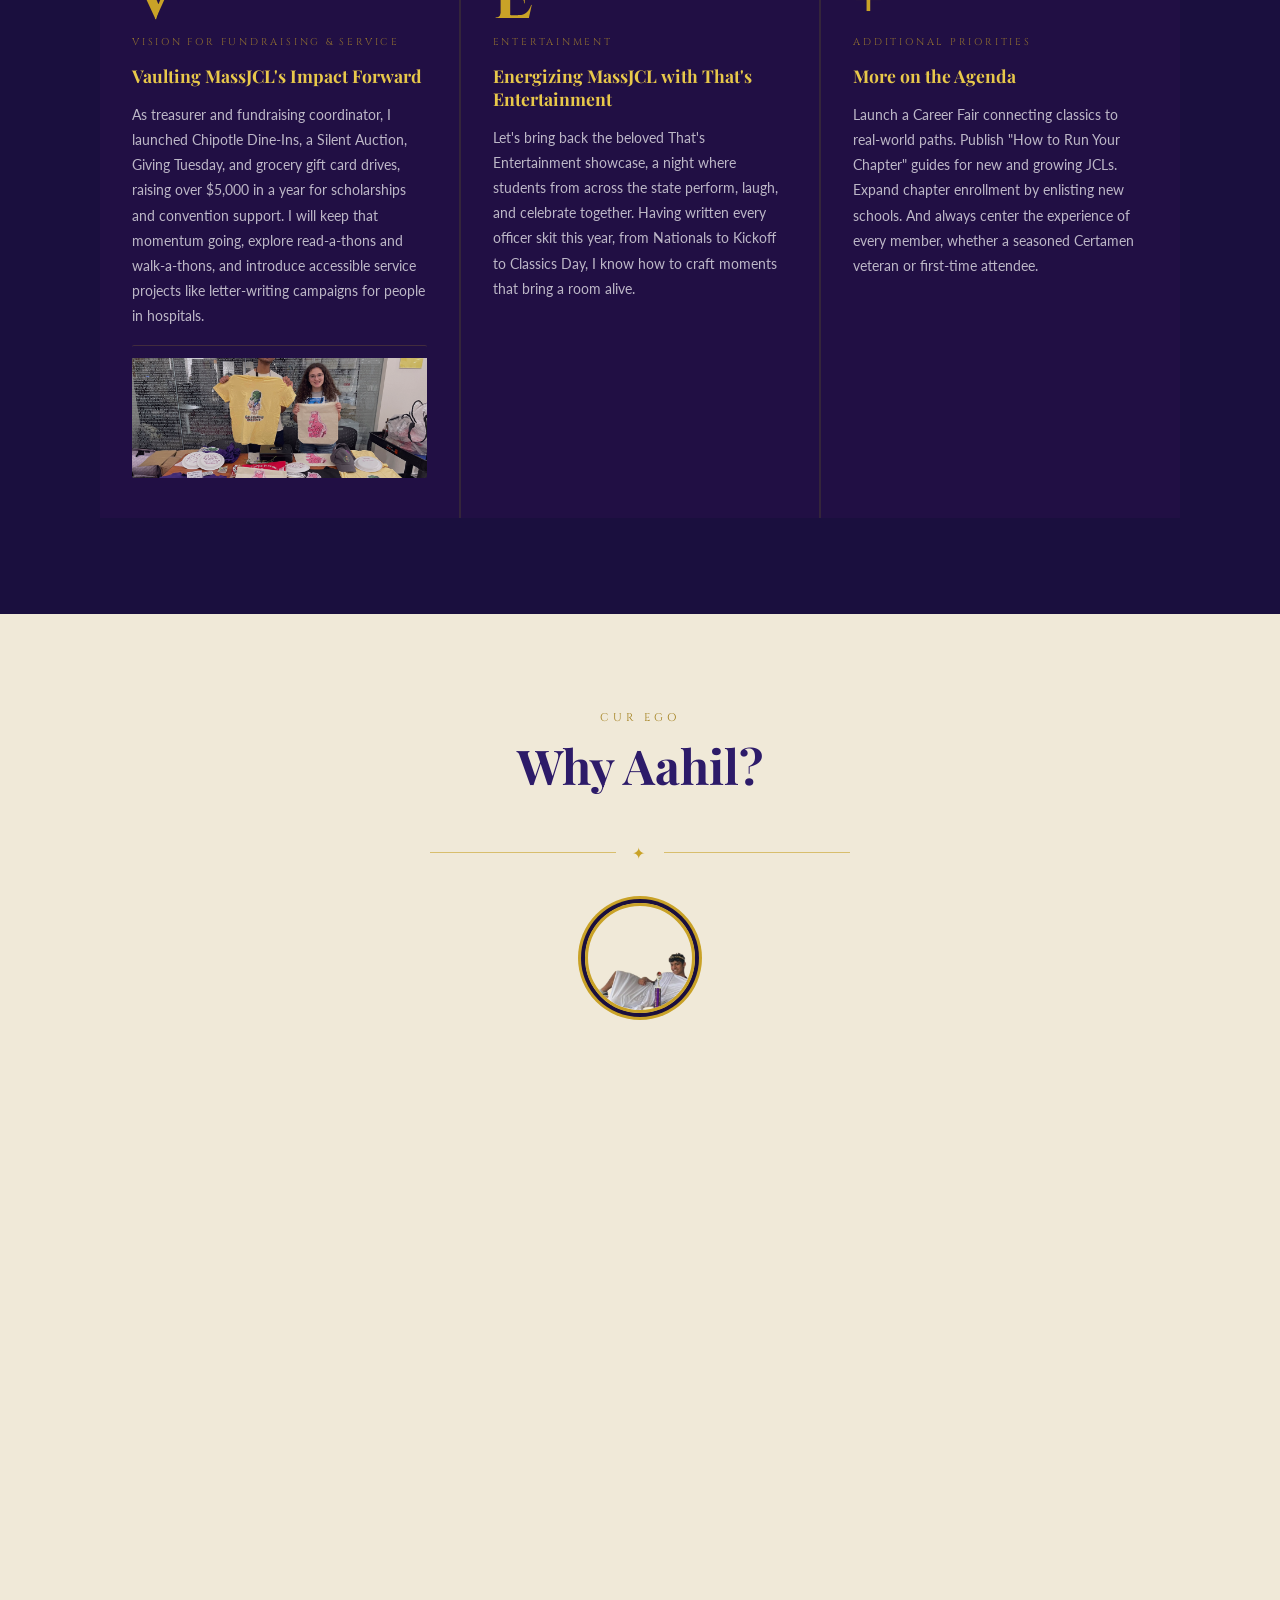
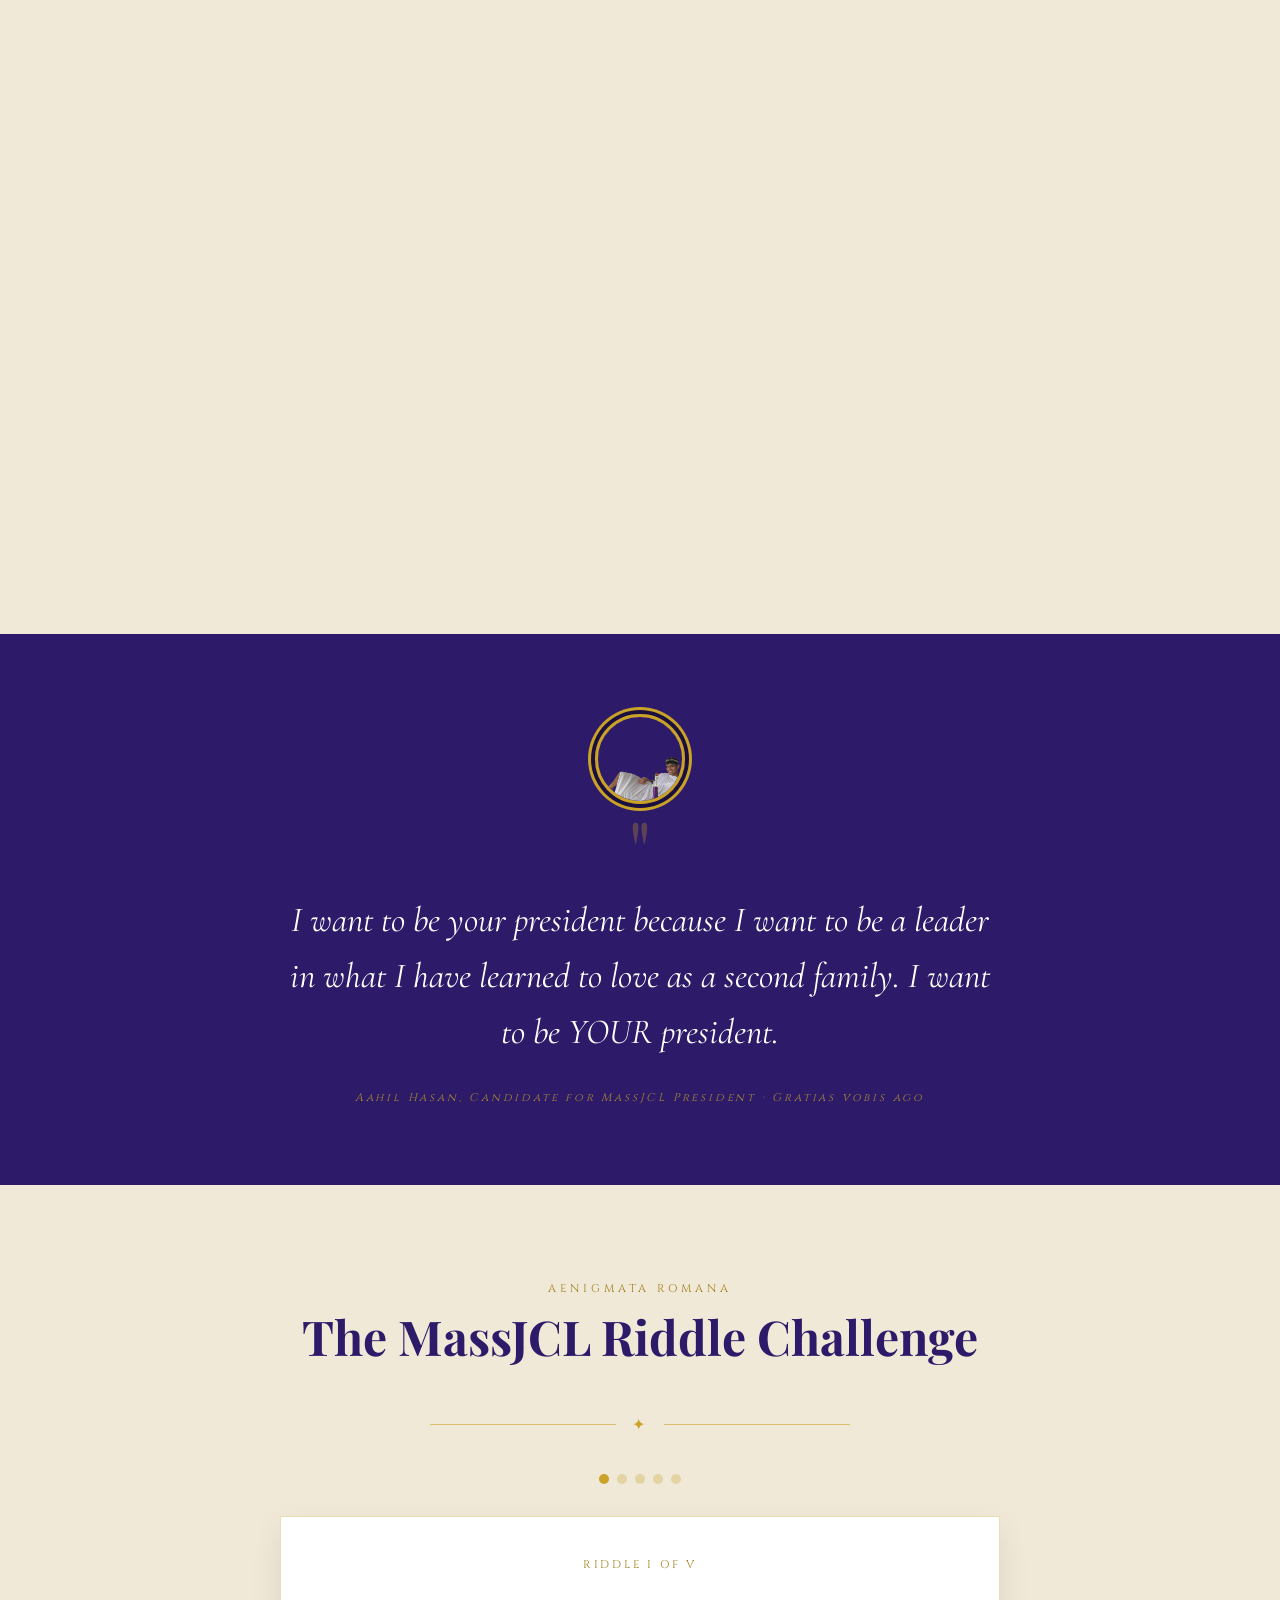
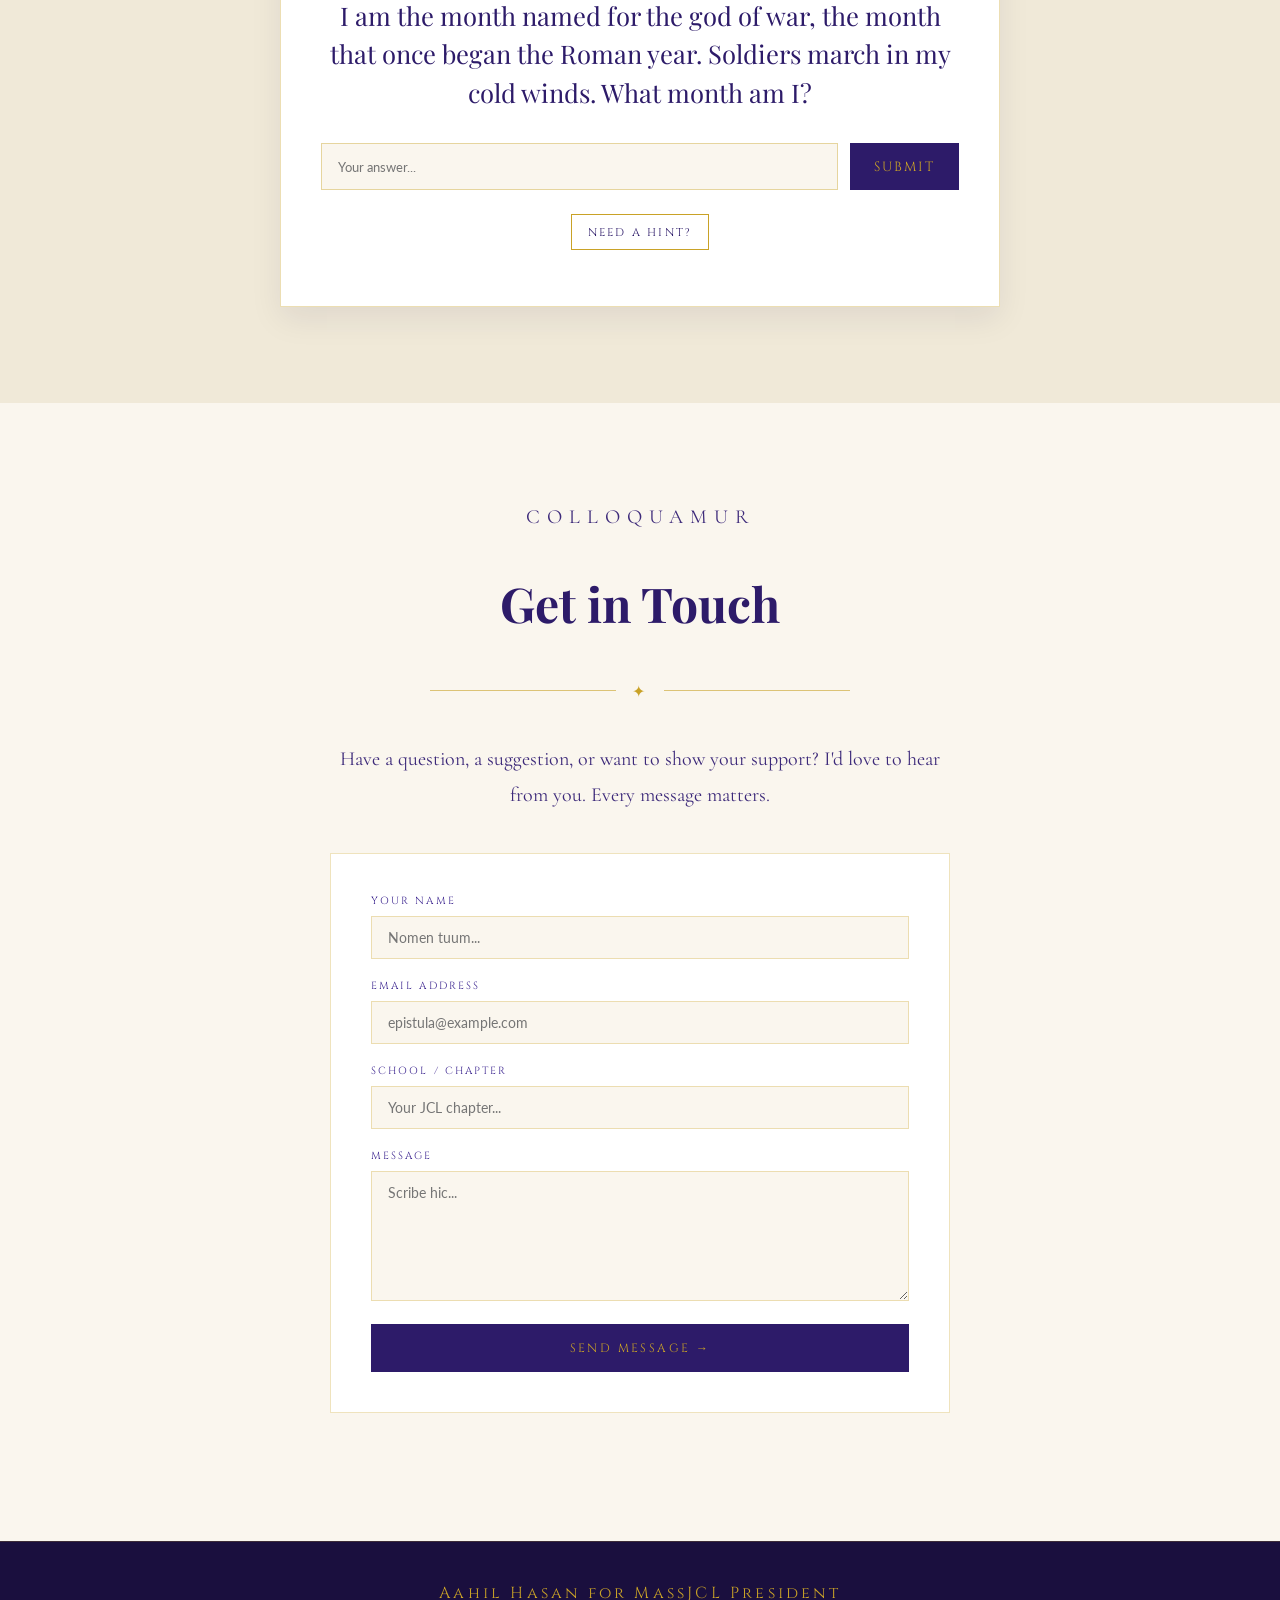
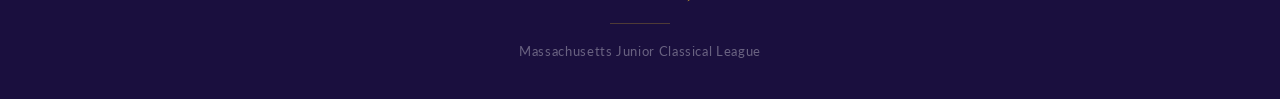
==== commit 95a0e56d: "removed praetoria" ====
--- a/index.html
+++ b/index.html
@@ -846,7 +846,7 @@
           <span class="platform-letter">+</span>
           <span class="platform-word">Additional Priorities</span>
           <h3>More on the Agenda</h3>
-          <p>Revive Praetoria. Launch a Career Fair connecting classics to real-world paths. Publish "How to Run Your Chapter" guides for new and growing JCLs. Expand chapter enrollment by enlisting new schools. And always center the experience of every member, whether a seasoned Certamen veteran or first-time attendee.</p>
+          <p>Launch a Career Fair connecting classics to real-world paths. Publish "How to Run Your Chapter" guides for new and growing JCLs. Expand chapter enrollment by enlisting new schools. And always center the experience of every member, whether a seasoned Certamen veteran or first-time attendee.</p>
         </div>
       </div>
     </div>
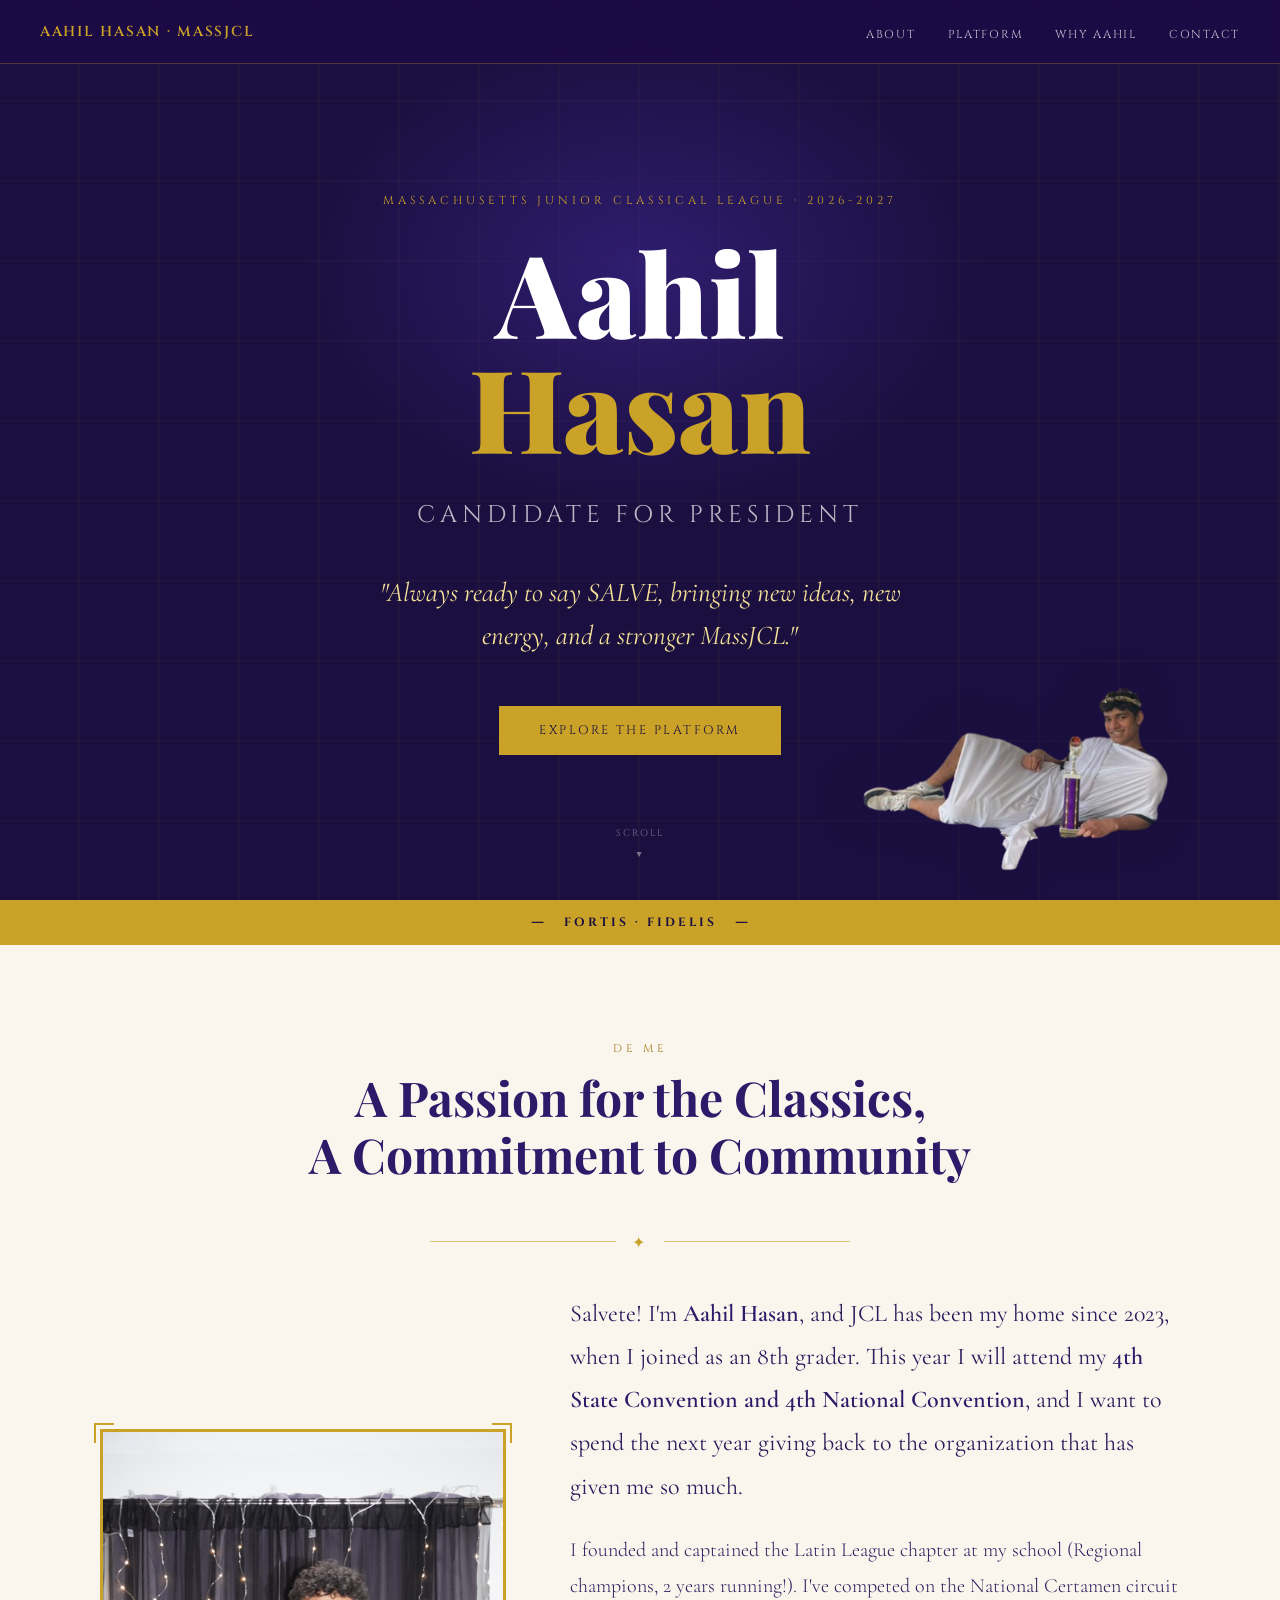
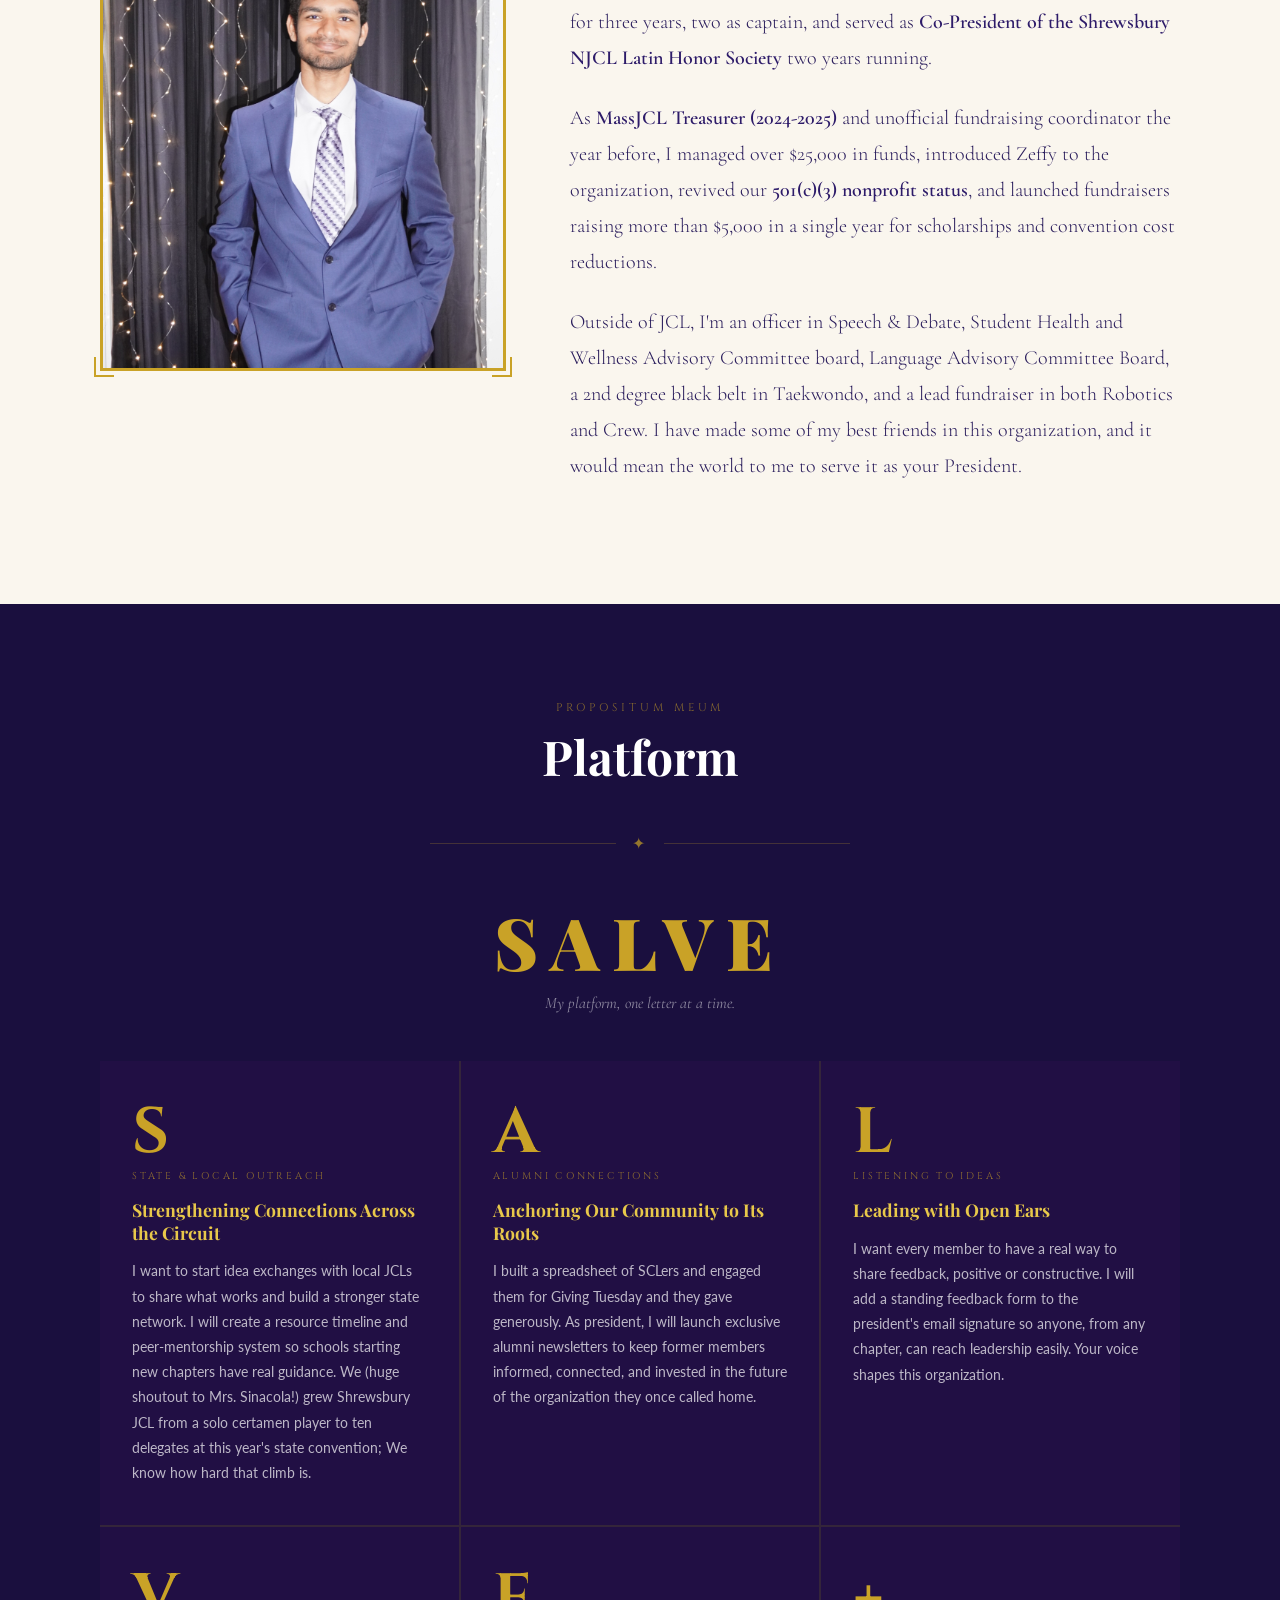
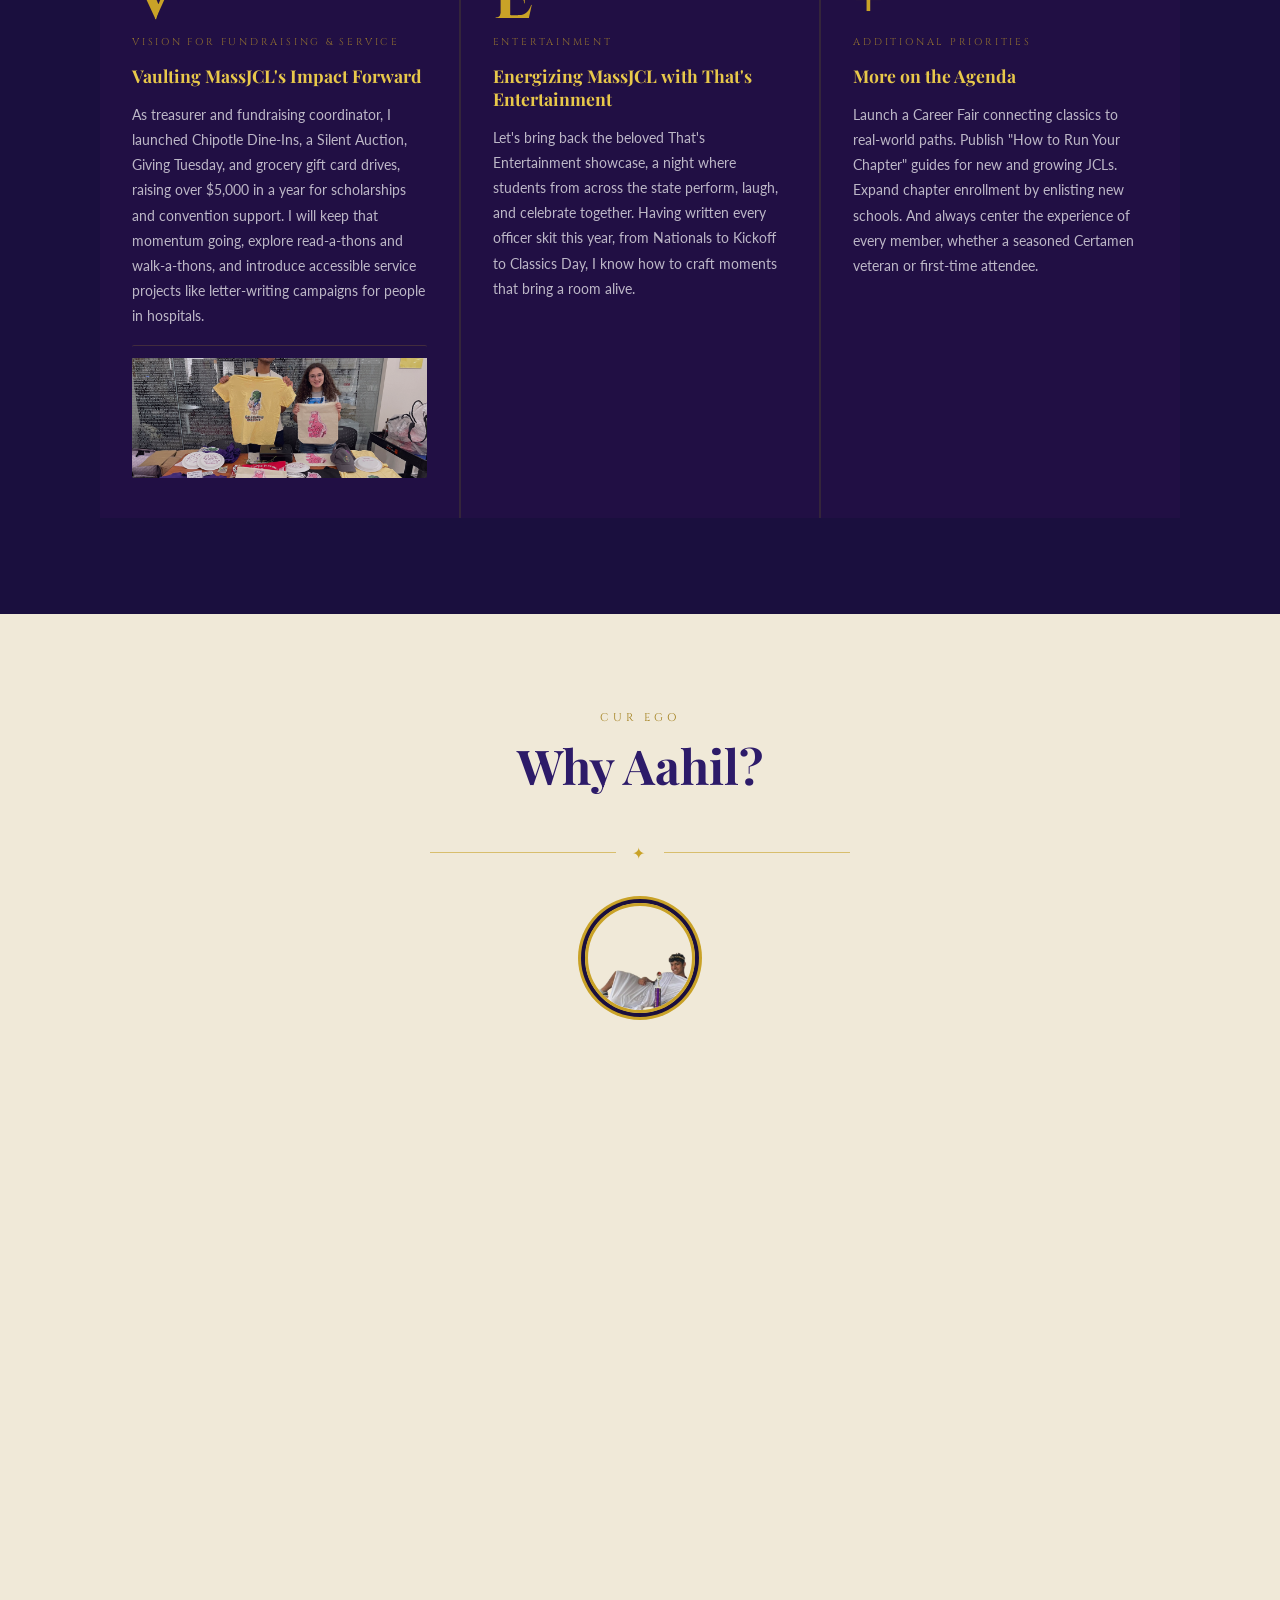
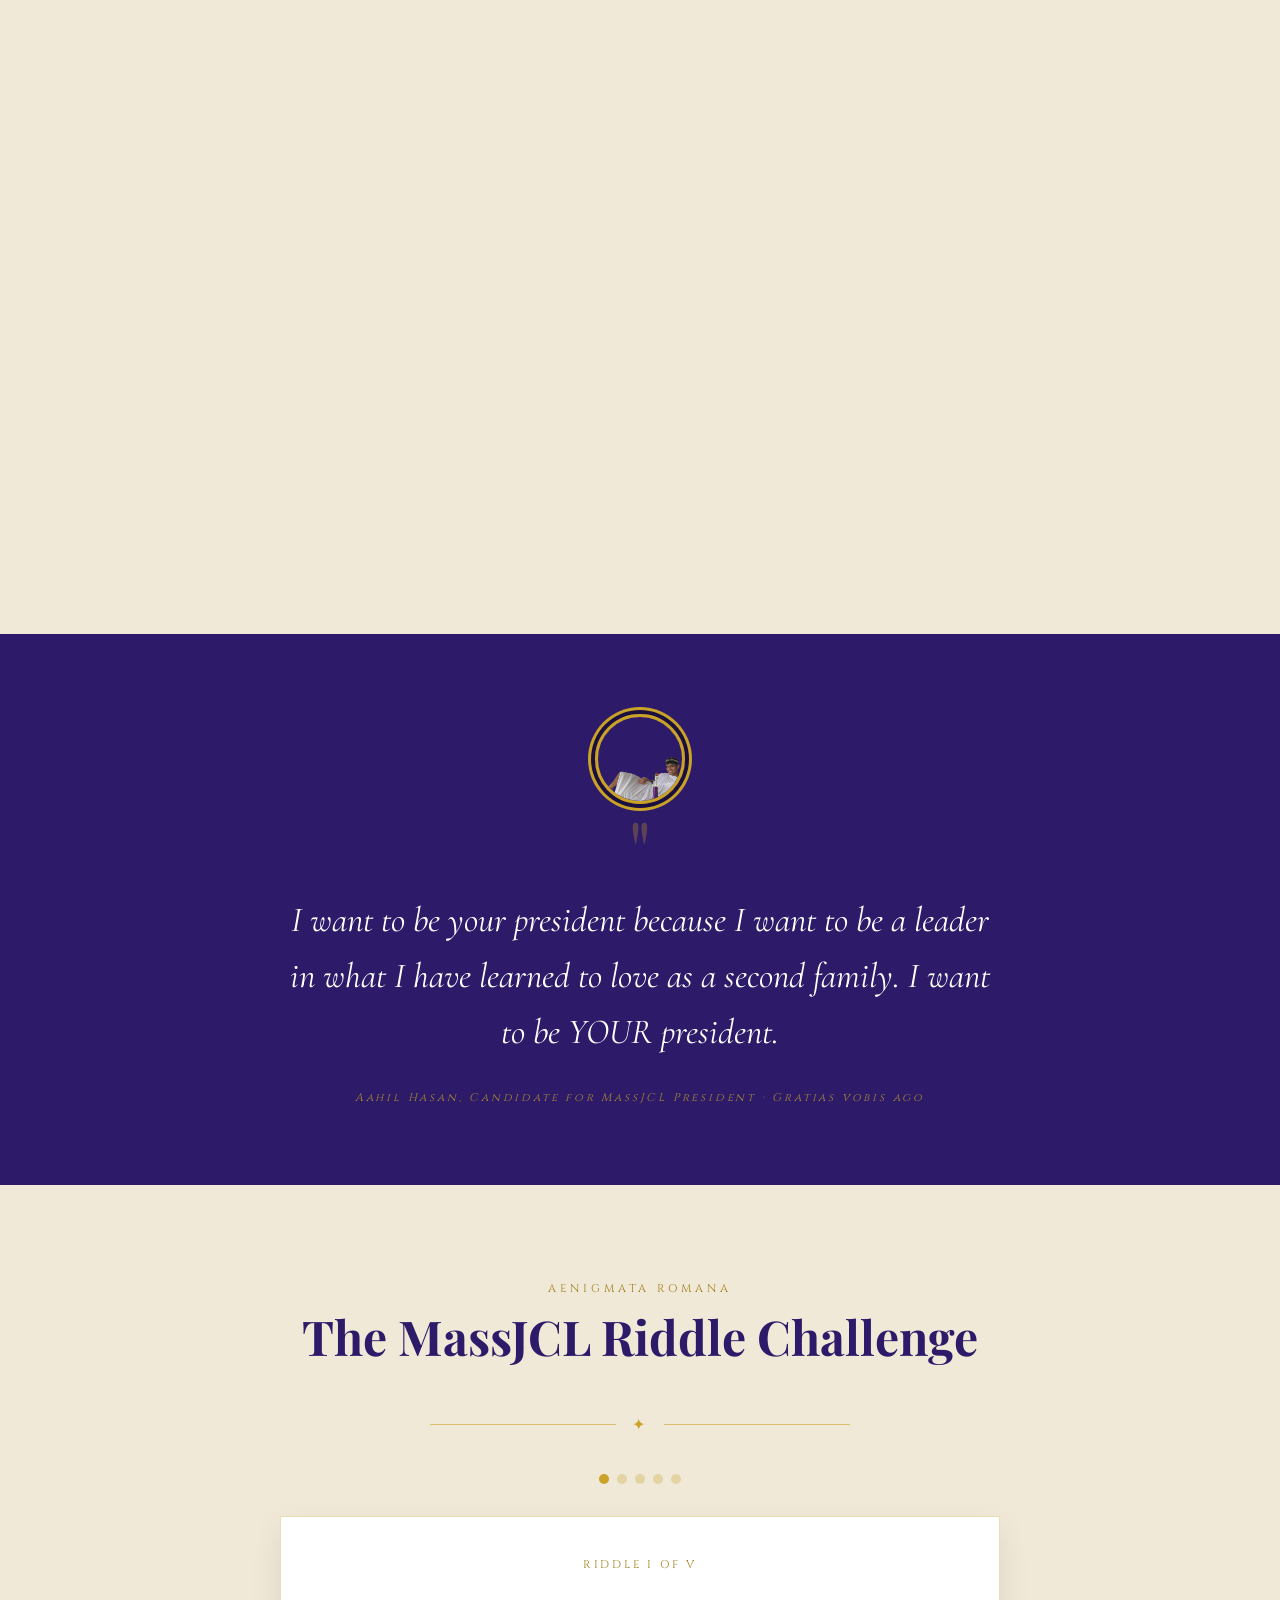
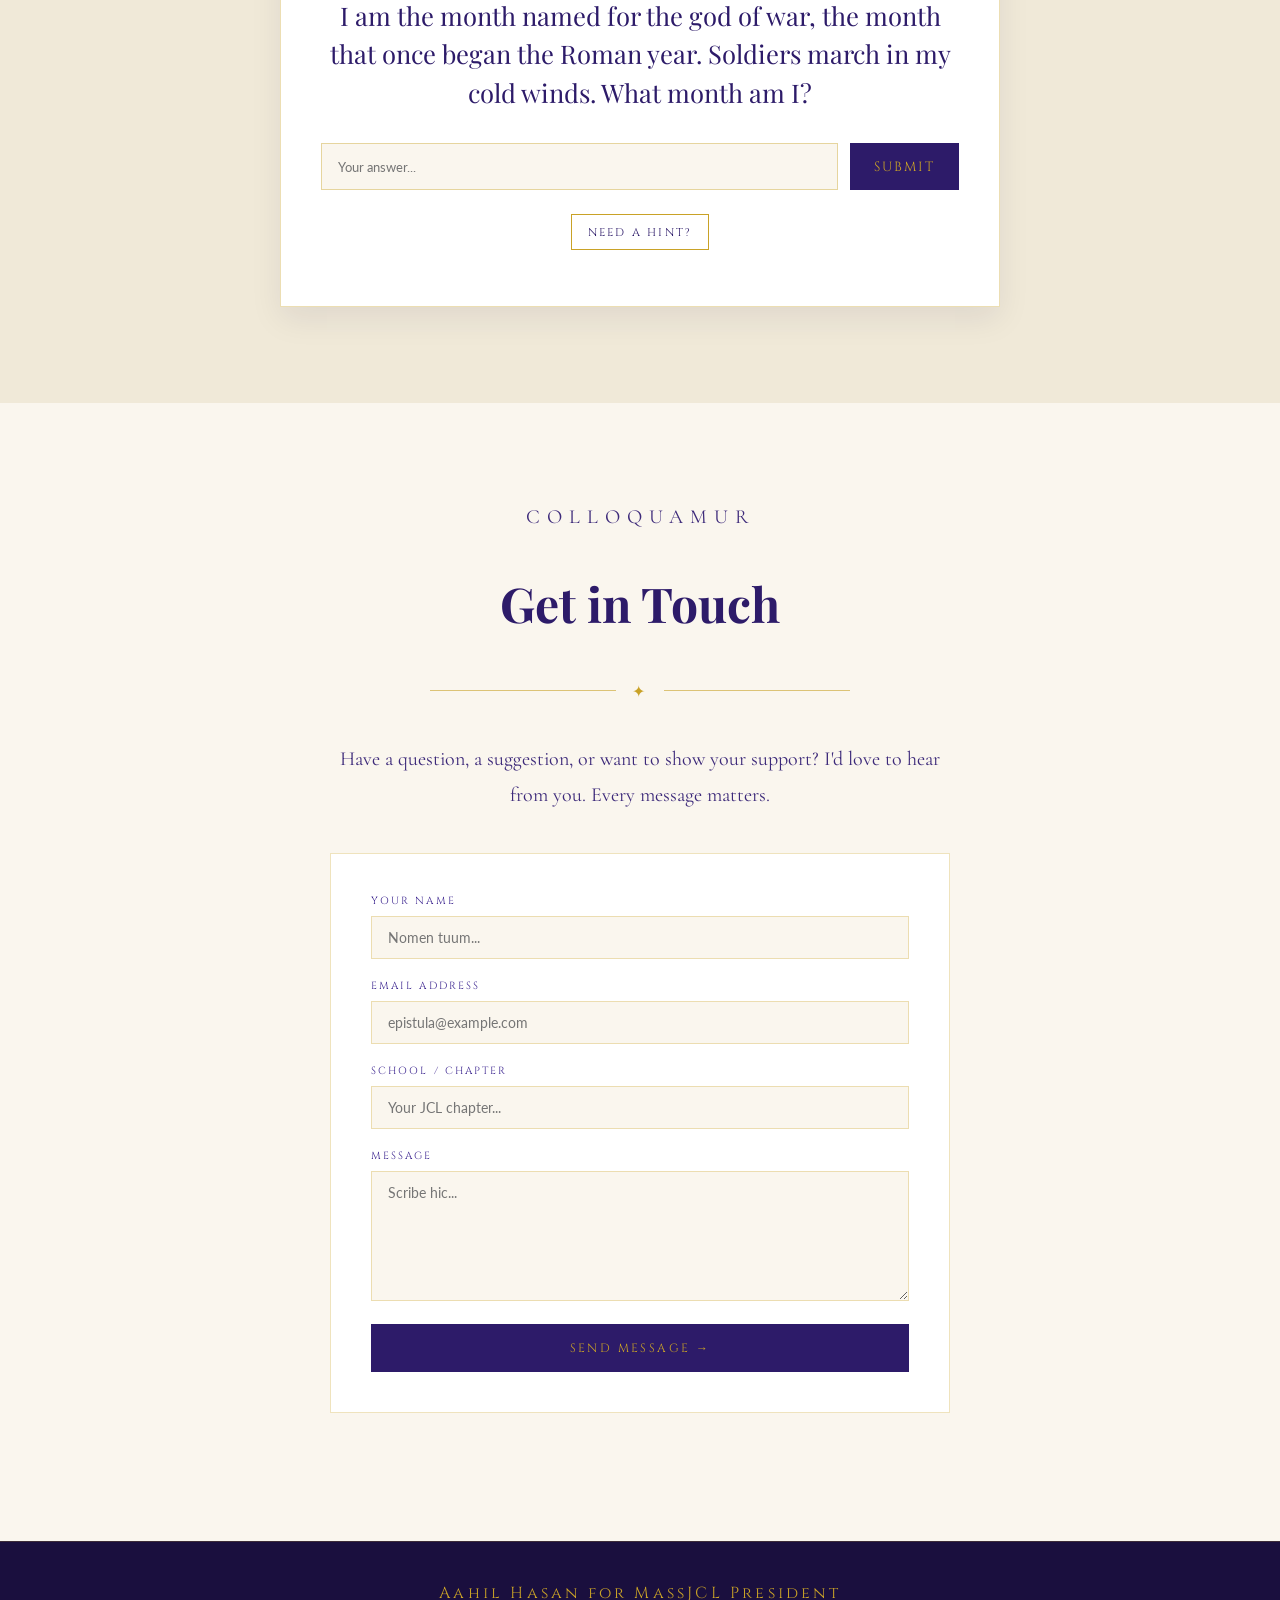
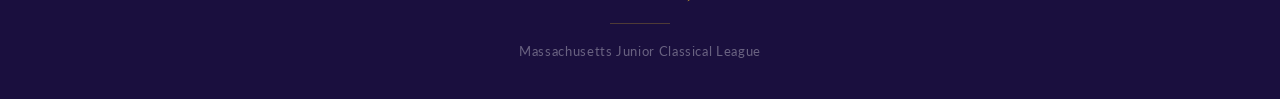
==== commit df791359: "date fixes" ====
--- a/index.html
+++ b/index.html
@@ -758,7 +758,7 @@
 
   <section id="hero">
     <div class="hero-content">
-      <p class="hero-eyebrow">Massachusetts Junior Classical League · 2025-2026</p>
+      <p class="hero-eyebrow">Massachusetts Junior Classical League · 2026-2027</p>
       <h1 class="hero-name">Aahil<br /><span>Hasan</span></h1>
       <p class="hero-office">Candidate for President</p>
       <p class="hero-tagline">"Always ready to say <em>SALVE</em>, bringing new ideas, new energy, and a stronger MassJCL."</p>
@@ -819,7 +819,7 @@
           <span class="platform-letter">A</span>
           <span class="platform-word">Alumni Connections</span>
           <h3>Anchoring Our Community to Its Roots</h3>
-          <p>I built a spreadsheet of MassJCL alumni and engaged them for Giving Tuesday and they gave generously. As president, I will launch exclusive alumni newsletters to keep former members informed, connected, and invested in the future of the organization they once called home.</p>
+          <p>I built a spreadsheet of SCLers and engaged them for Giving Tuesday and they gave generously. As president, I will launch exclusive alumni newsletters to keep former members informed, connected, and invested in the future of the organization they once called home.</p>
         </div>
         <div class="platform-card">
           <span class="platform-letter">L</span>
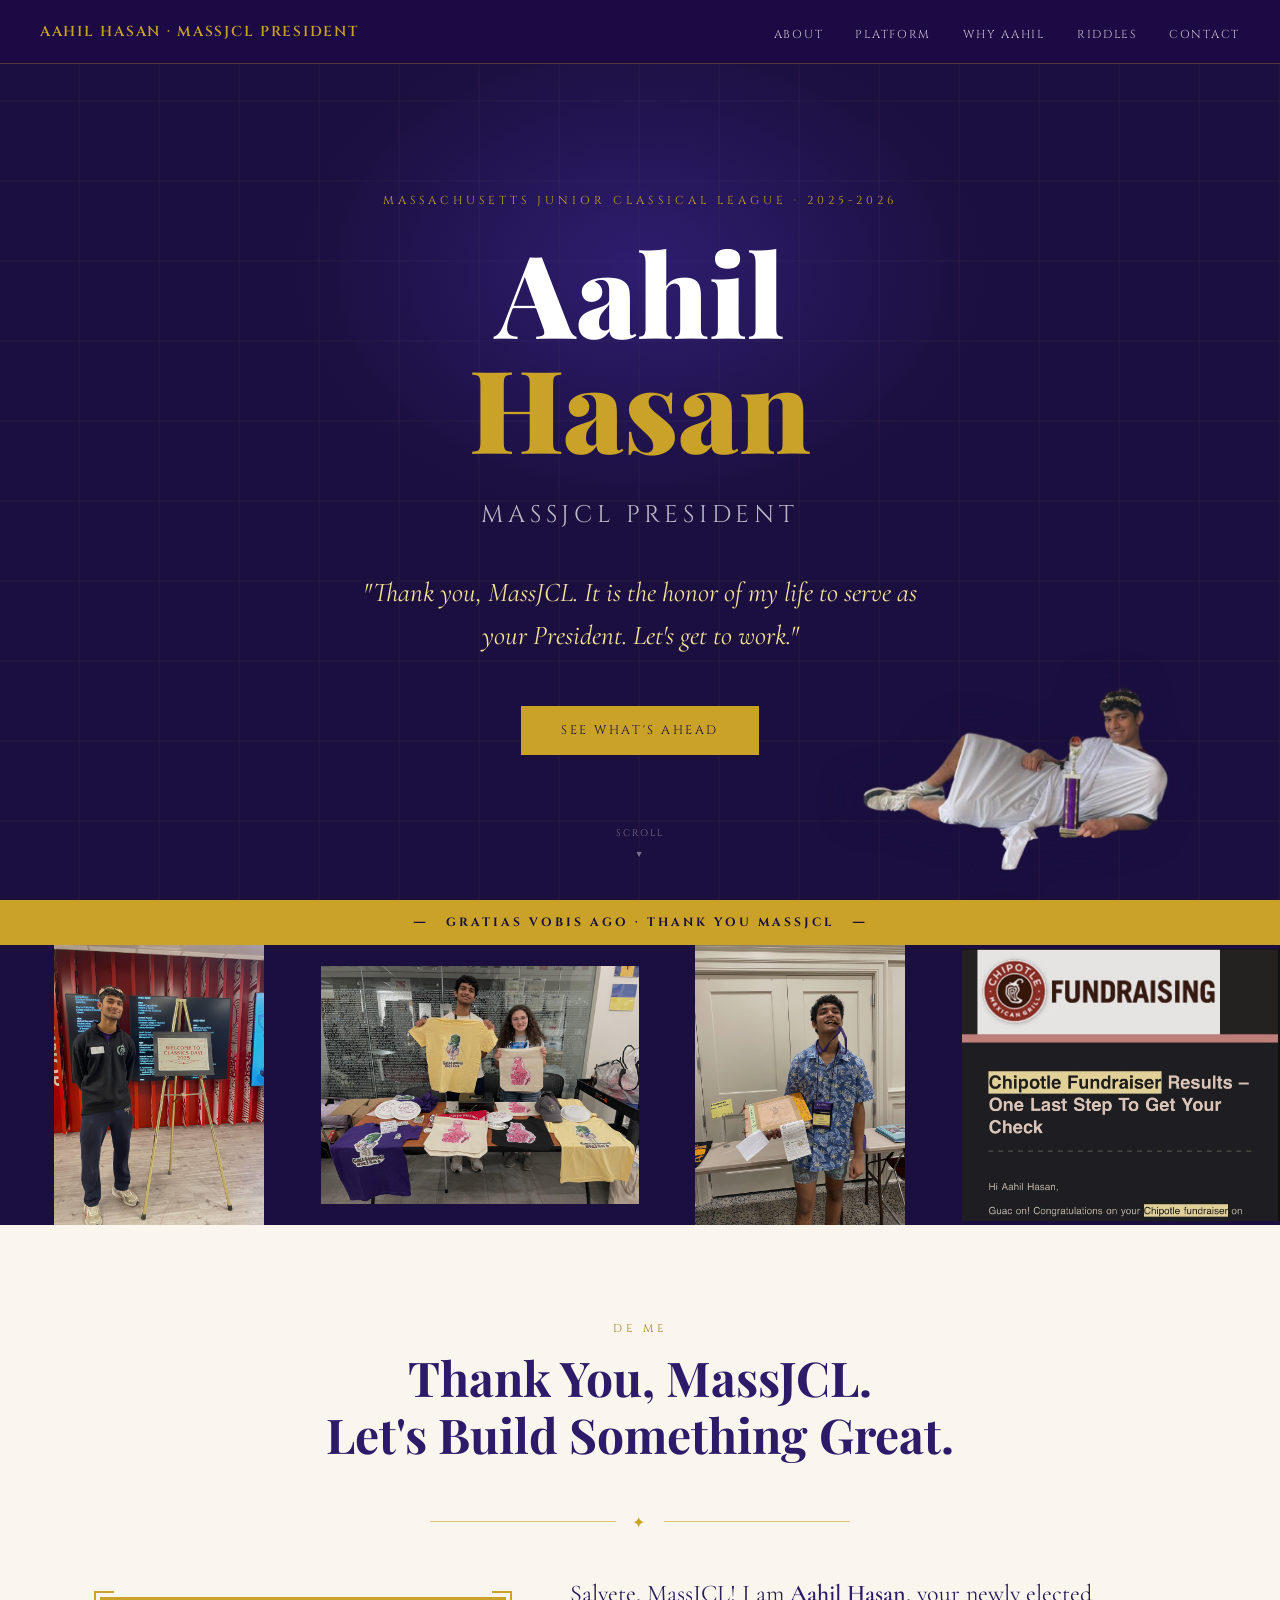
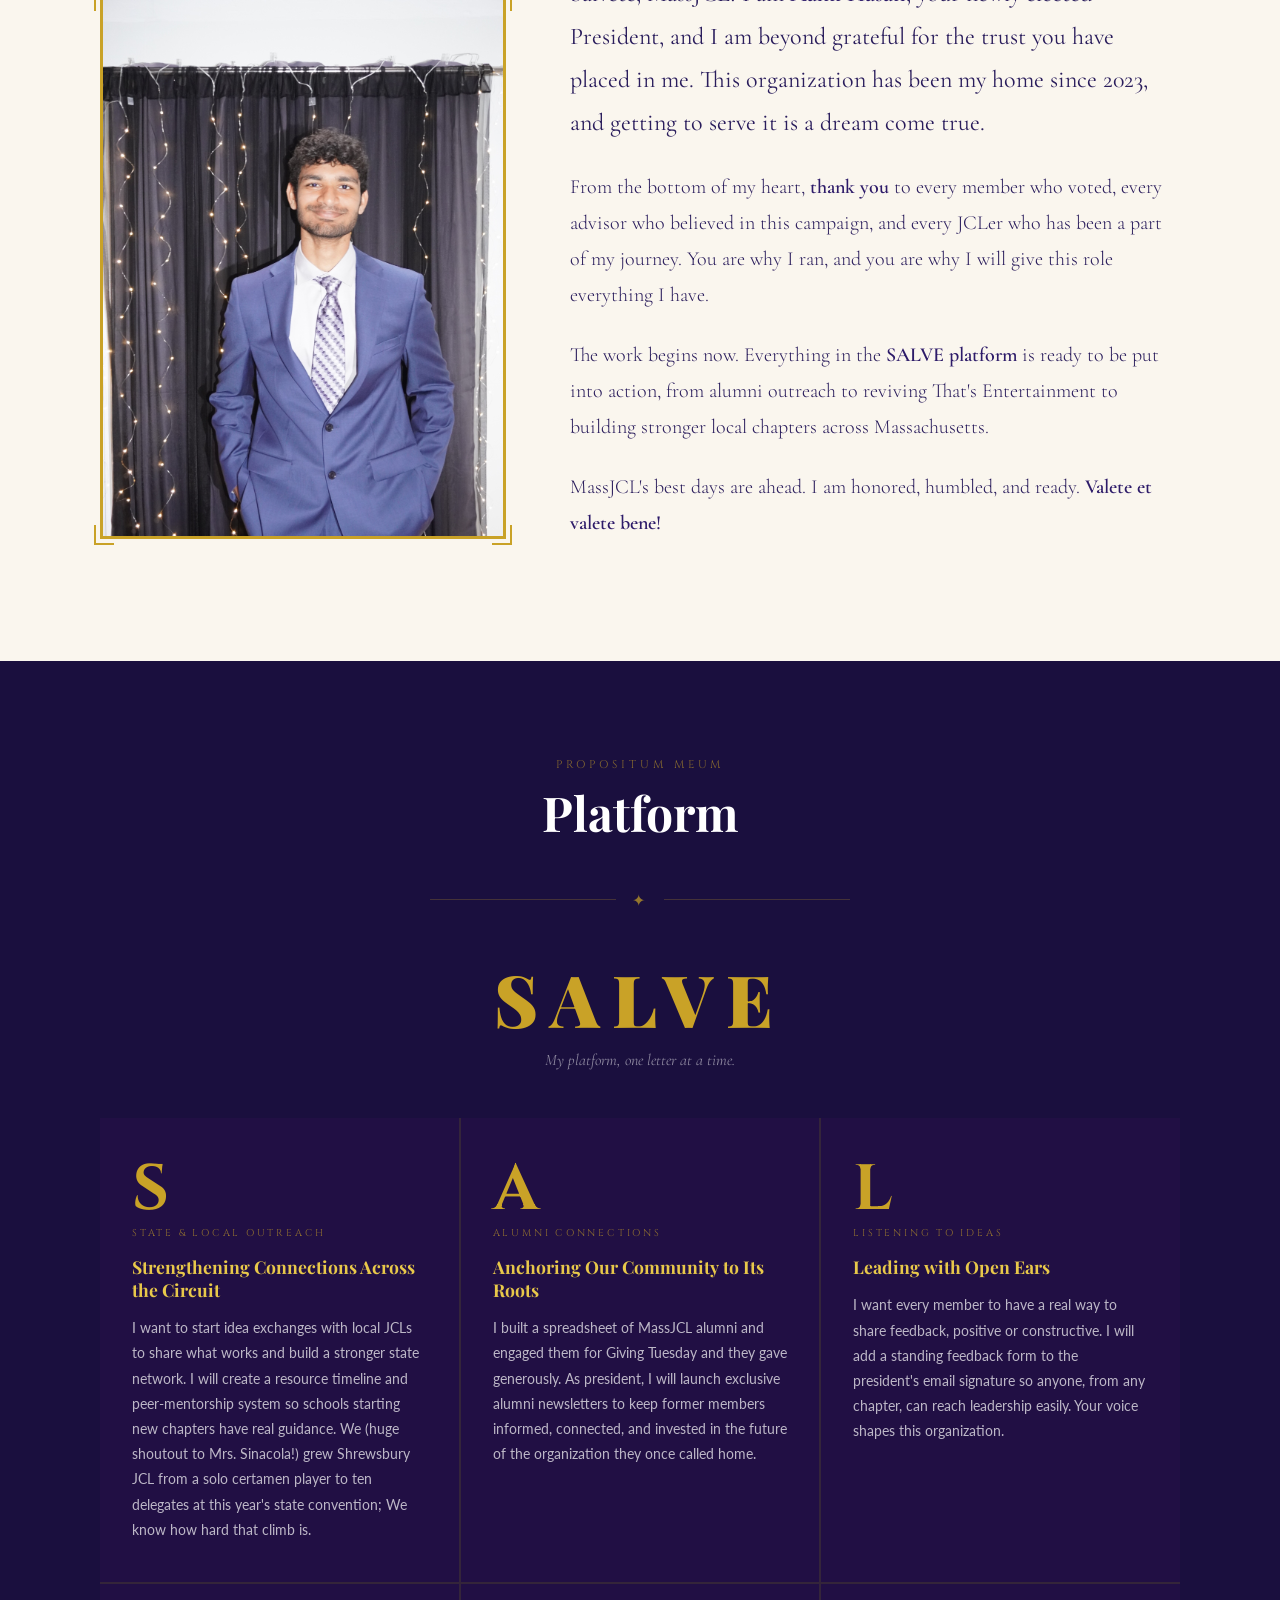
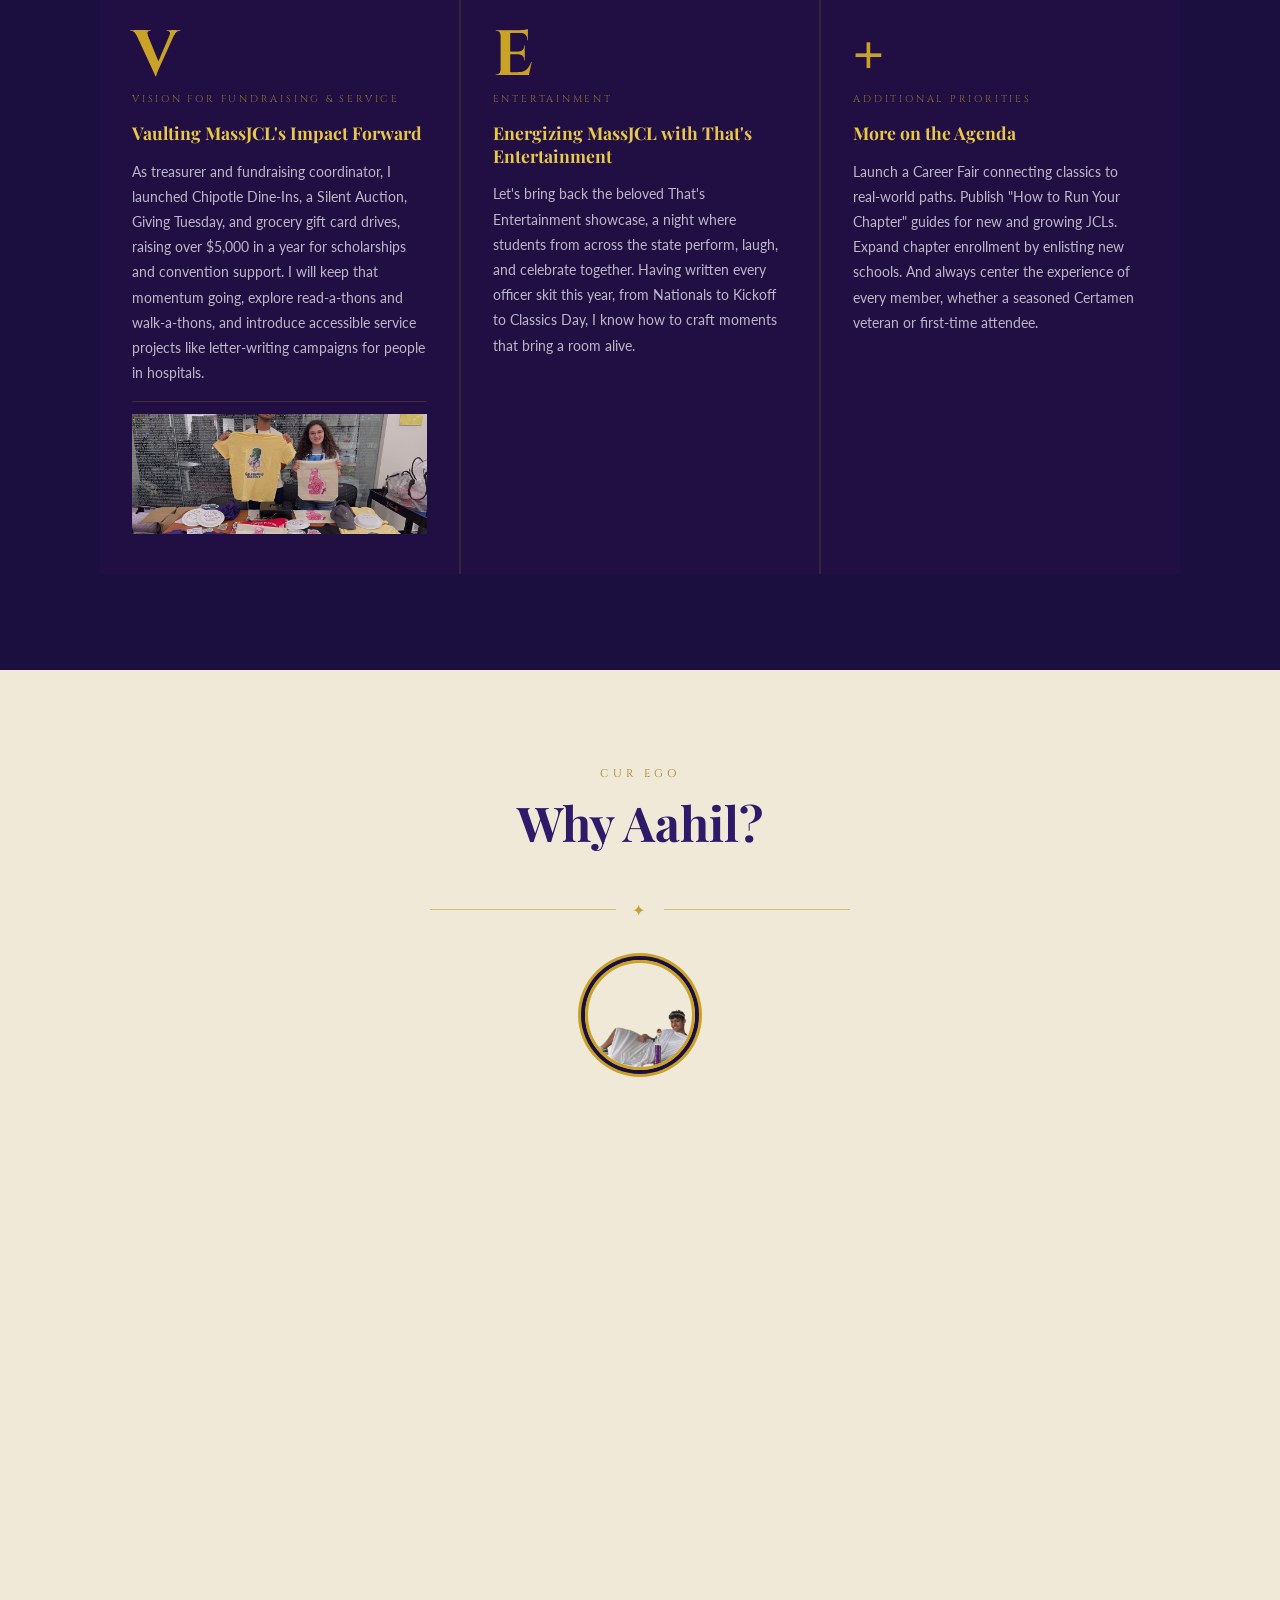
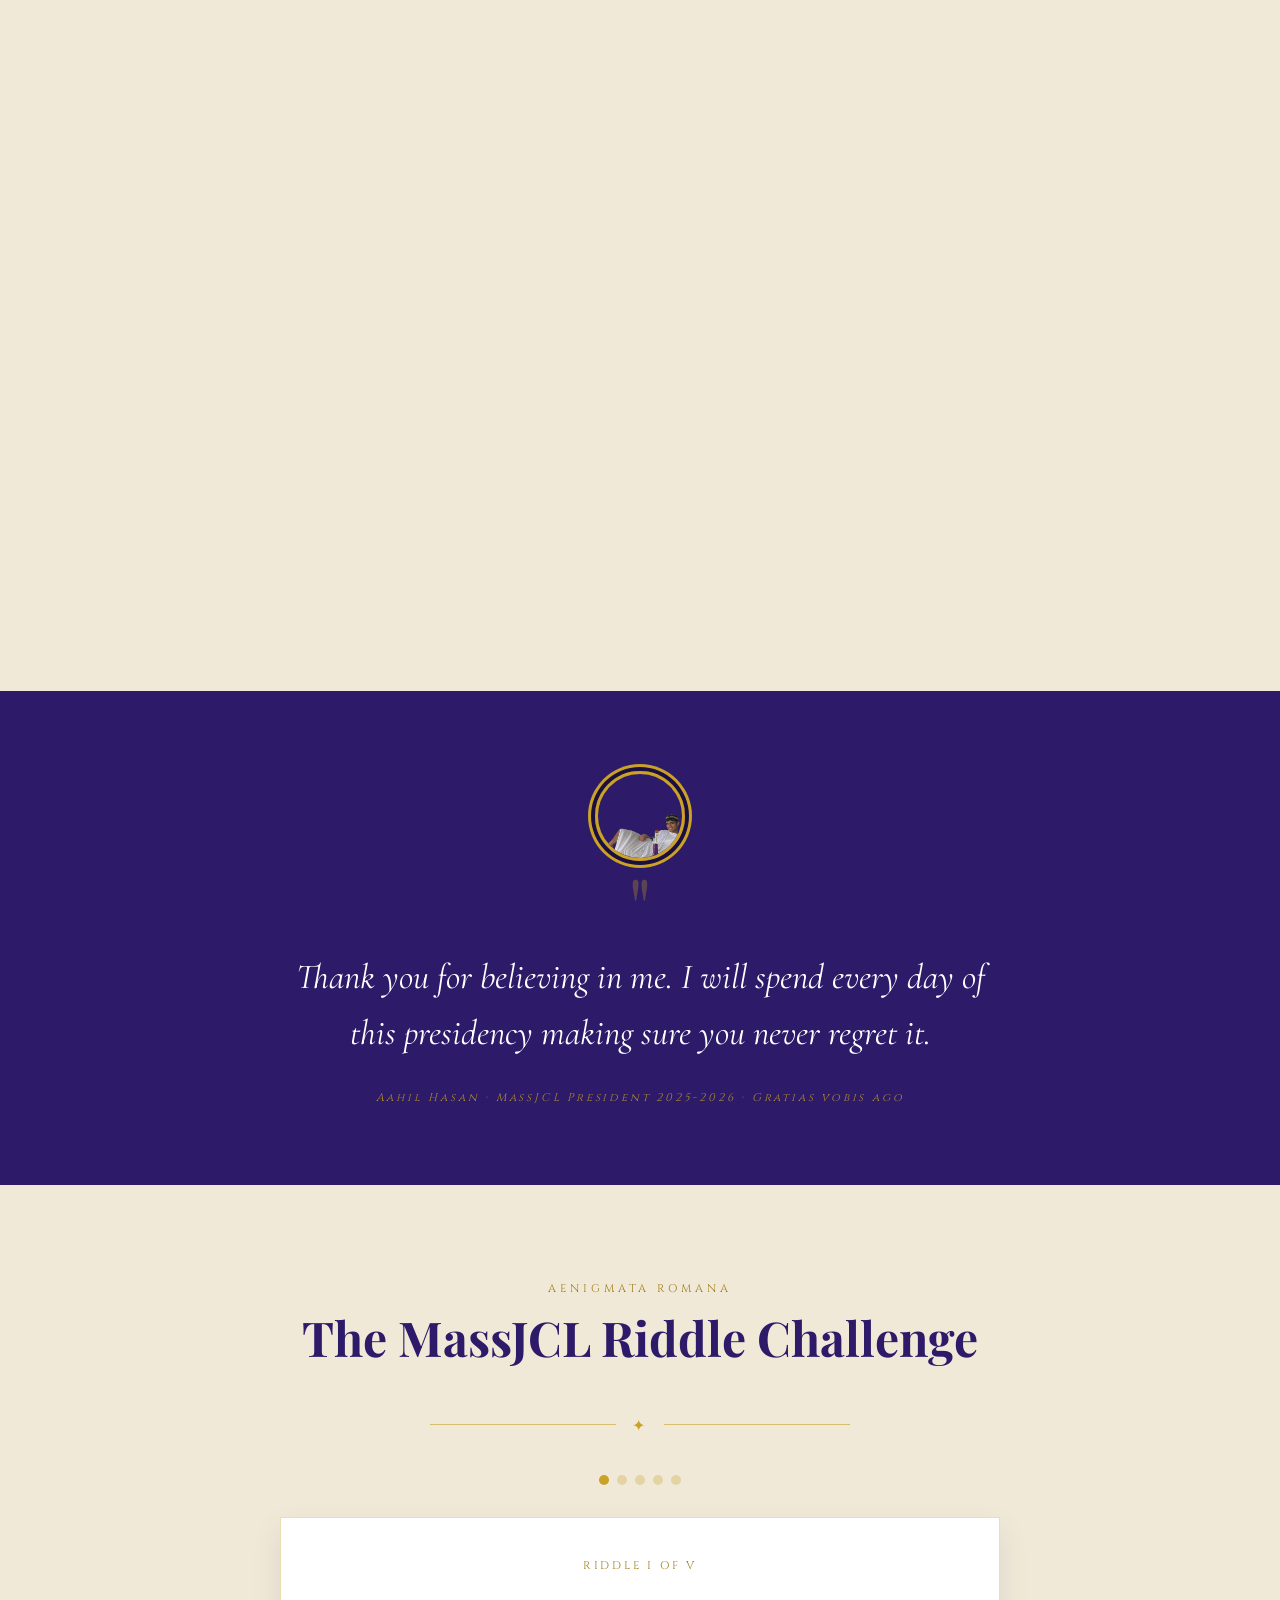
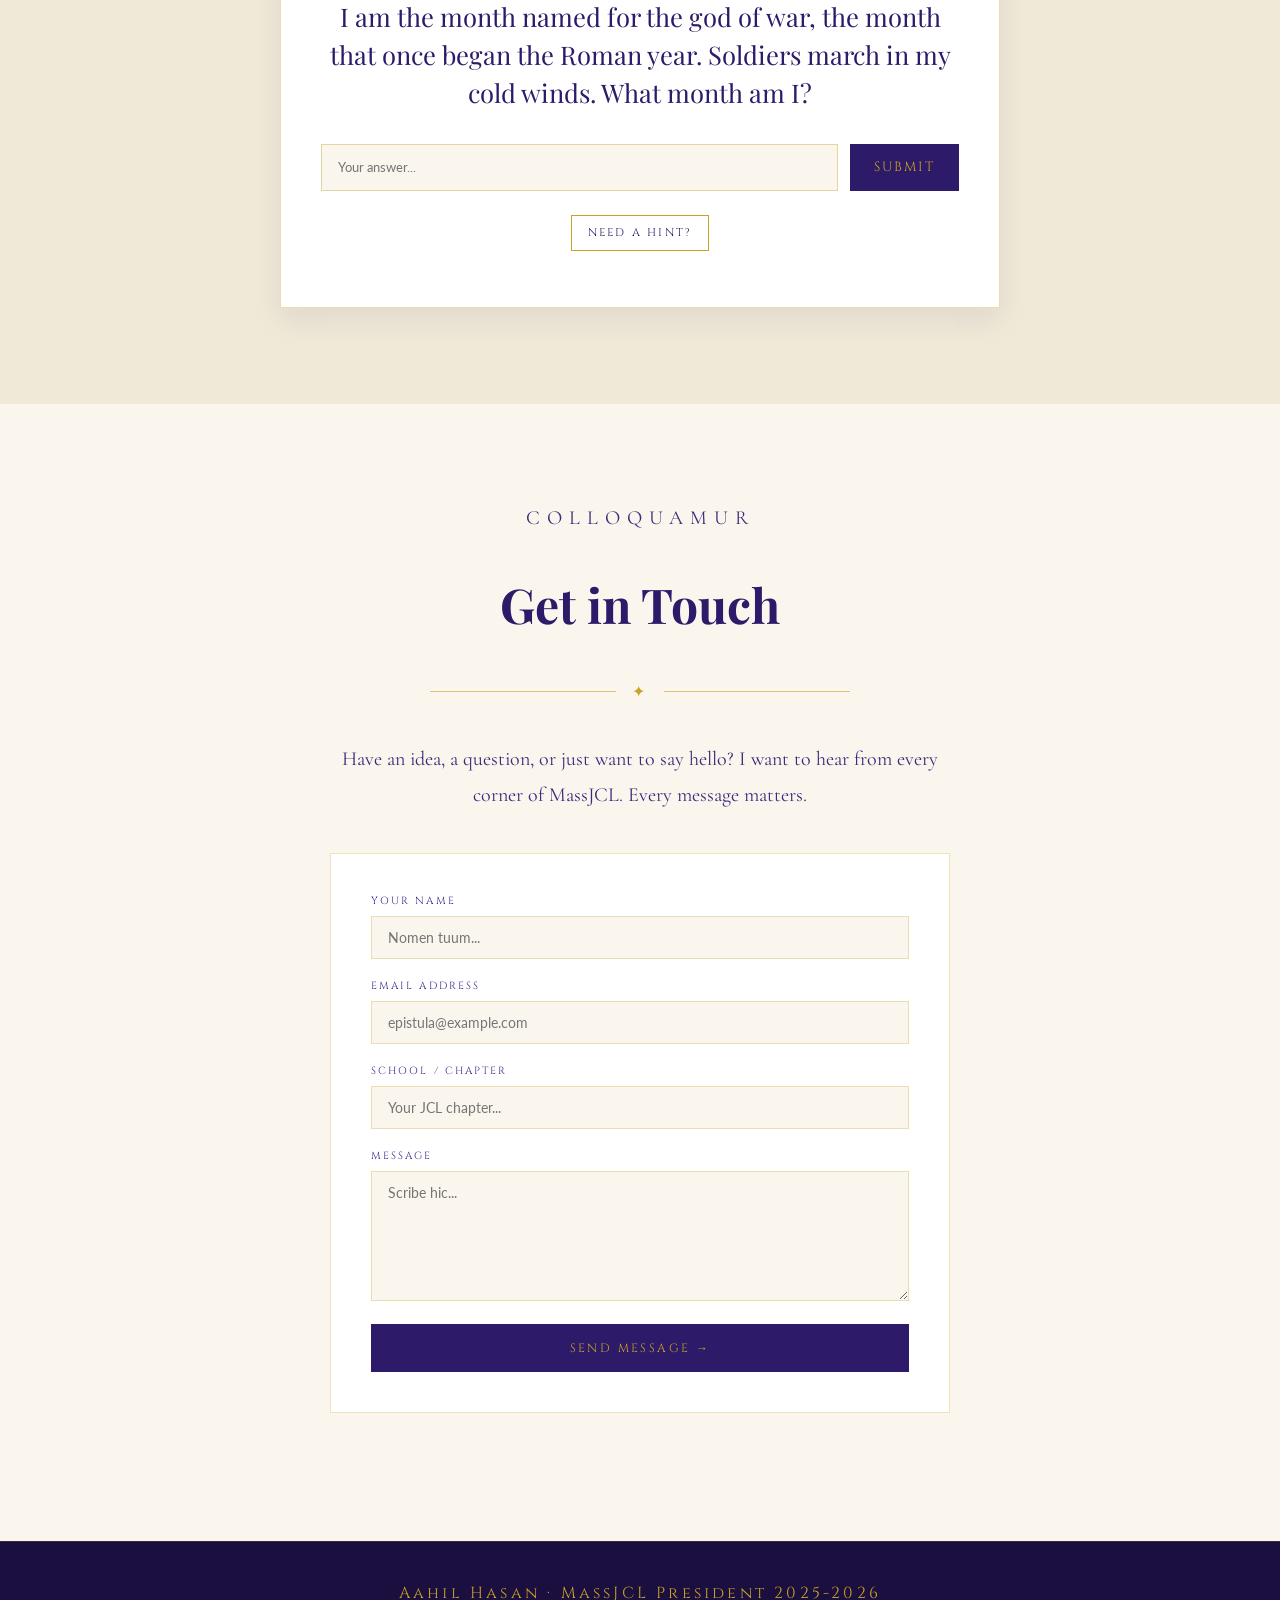
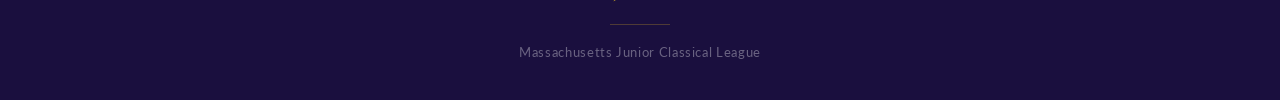
==== commit 596b59ca: "we won!" ====
--- a/index.html
+++ b/index.html
@@ -3,7 +3,7 @@
 <head>
   <meta charset="UTF-8" />
   <meta name="viewport" content="width=device-width, initial-scale=1.0" />
-  <title>Aahil Hasan for MassJCL President</title>
+  <title>Aahil Hasan · MassJCL President 2025-2026</title>
   <link rel="preconnect" href="https://fonts.googleapis.com" />
   <link rel="preconnect" href="https://fonts.gstatic.com" crossorigin />
   <link href="https://fonts.googleapis.com/css2?family=Playfair+Display:ital,wght@0,400;0,700;0,900;1,400;1,700&family=Cormorant+Garamond:ital,wght@0,300;0,400;0,600;1,300;1,400&family=Cinzel:wght@400;600;700&family=Lato:wght@300;400;700&display=swap" rel="stylesheet" />
@@ -476,8 +476,6 @@
     }
     .latin-cameo img { display: block; }
 
-
-    /* ── PHOTO GALLERY ── */
     .gallery-strip {
       background: var(--purple-dark);
       padding: 0;
@@ -551,18 +549,9 @@
       .why-columns { grid-template-columns: 1fr; gap: 2rem; }
     }
 
-    /* ================= RIDDLES SECTION ================= */
-
-    #riddles {
-      background: var(--cream-dark);
-    }
-
-    .riddle-container {
-      max-width: 720px;
-      margin: 0 auto;
-      text-align: center;
-    }
-
+    /* ================= RIDDLES ================= */
+    #riddles { background: var(--cream-dark); }
+    .riddle-container { max-width: 720px; margin: 0 auto; text-align: center; }
     .riddle-card {
       background: var(--white);
       border: 1px solid rgba(201,162,39,0.35);
@@ -570,7 +559,6 @@
       margin-top: 2rem;
       box-shadow: 0 12px 30px rgba(26,15,62,0.08);
     }
-
     .riddle-num {
       font-family: 'Cinzel', serif;
       font-size: 0.7rem;
@@ -579,7 +567,6 @@
       color: var(--gold-dim);
       margin-bottom: 1.5rem;
     }
-
     .riddle-q {
       font-family: 'Playfair Display', serif;
       font-size: 1.6rem;
@@ -587,13 +574,7 @@
       margin-bottom: 2rem;
       line-height: 1.5;
     }
-
-    .riddle-input-row {
-      display: flex;
-      gap: 0.75rem;
-      margin-bottom: 1rem;
-    }
-
+    .riddle-input-row { display: flex; gap: 0.75rem; margin-bottom: 1rem; }
     .riddle-input {
       flex: 1;
       padding: 0.9rem 1rem;
@@ -602,11 +583,7 @@
       background: var(--cream);
       outline: none;
     }
-
-    .riddle-input:focus {
-      border-color: var(--gold);
-    }
-
+    .riddle-input:focus { border-color: var(--gold); }
     .riddle-submit {
       background: var(--purple);
       color: var(--gold);
@@ -617,11 +594,7 @@
       text-transform: uppercase;
       cursor: pointer;
     }
-
-    .riddle-submit:hover {
-      background: var(--purple-mid);
-    }
-
+    .riddle-submit:hover { background: var(--purple-mid); }
     .riddle-hint-btn {
       font-family: 'Cinzel', serif;
       font-size: 0.7rem;
@@ -634,7 +607,6 @@
       cursor: pointer;
       margin-top: 0.5rem;
     }
-
     .riddle-hint {
       margin-top: 1rem;
       font-family: 'Cormorant Garamond', serif;
@@ -643,25 +615,10 @@
       opacity: 0;
       transition: opacity 0.3s ease;
     }
-
-    .riddle-hint.show {
-      opacity: 1;
-    }
-
-    .riddle-feedback {
-      margin-top: 1rem;
-      font-family: 'Lato', sans-serif;
-      font-size: 0.95rem;
-    }
-
-    .riddle-feedback.correct {
-      color: #2e7d32;
-    }
-
-    .riddle-feedback.wrong {
-      color: #a32d2d;
-    }
-
+    .riddle-hint.show { opacity: 1; }
+    .riddle-feedback { margin-top: 1rem; font-family: 'Lato', sans-serif; font-size: 0.95rem; }
+    .riddle-feedback.correct { color: #2e7d32; }
+    .riddle-feedback.wrong { color: #a32d2d; }
     .riddle-next {
       margin-top: 1.5rem;
       display: none;
@@ -671,34 +628,11 @@
       font-family: 'Cinzel', serif;
       cursor: pointer;
     }
-
-    .riddle-next:hover {
-      background: var(--gold-light);
-    }
-
-    /* progress pips */
-    .riddle-progress {
-      display: flex;
-      justify-content: center;
-      gap: 0.5rem;
-    }
-
-    .riddle-pip {
-      width: 10px;
-      height: 10px;
-      border-radius: 50%;
-      background: rgba(201,162,39,0.3);
-    }
-
-    .riddle-pip.active {
-      background: var(--gold);
-    }
-
-    .riddle-pip.done {
-      background: var(--purple);
-    }
-
-    /* finale screen */
+    .riddle-next:hover { background: var(--gold-light); }
+    .riddle-progress { display: flex; justify-content: center; gap: 0.5rem; }
+    .riddle-pip { width: 10px; height: 10px; border-radius: 50%; background: rgba(201,162,39,0.3); }
+    .riddle-pip.active { background: var(--gold); }
+    .riddle-pip.done { background: var(--purple); }
     .riddle-finale {
       display: none;
       flex-direction: column;
@@ -708,32 +642,10 @@
       background: var(--white);
       border: 1px solid rgba(201,162,39,0.35);
     }
-
-    .finale-score {
-      font-family: 'Playfair Display', serif;
-      font-size: 3rem;
-      color: var(--purple);
-    }
-
-    .finale-score span {
-      font-size: 1rem;
-      color: var(--gold-dim);
-    }
-
-    .finale-title {
-      font-family: 'Cinzel', serif;
-      margin-top: 0.5rem;
-      letter-spacing: 0.2em;
-      color: var(--gold);
-    }
-
-    .finale-msg {
-      margin-top: 1rem;
-      font-family: 'Cormorant Garamond', serif;
-      font-style: italic;
-      text-align: center;
-    }
-
+    .finale-score { font-family: 'Playfair Display', serif; font-size: 3rem; color: var(--purple); }
+    .finale-score span { font-size: 1rem; color: var(--gold-dim); }
+    .finale-title { font-family: 'Cinzel', serif; margin-top: 0.5rem; letter-spacing: 0.2em; color: var(--gold); }
+    .finale-msg { margin-top: 1rem; font-family: 'Cormorant Garamond', serif; font-style: italic; text-align: center; }
     .finale-restart {
       margin-top: 1.5rem;
       background: var(--purple);
@@ -741,28 +653,30 @@
       border: none;
       padding: 0.8rem 1.5rem;
       cursor: pointer;
+      font-family: 'Cinzel', serif;
     }
   </style>
 </head>
 <body>
 
   <nav>
-    <div class="nav-brand">Aahil Hasan · MassJCL</div>
+    <div class="nav-brand">Aahil Hasan · MassJCL President</div>
     <ul class="nav-links">
       <li><a href="#about">About</a></li>
       <li><a href="#platform">Platform</a></li>
       <li><a href="#why">Why Aahil</a></li>
+      <li><a href="#riddles">Riddles</a></li>
       <li><a href="#contact">Contact</a></li>
     </ul>
   </nav>
 
   <section id="hero">
     <div class="hero-content">
-      <p class="hero-eyebrow">Massachusetts Junior Classical League · 2026-2027</p>
+      <p class="hero-eyebrow">Massachusetts Junior Classical League · 2025-2026</p>
       <h1 class="hero-name">Aahil<br /><span>Hasan</span></h1>
-      <p class="hero-office">Candidate for President</p>
-      <p class="hero-tagline">"Always ready to say <em>SALVE</em>, bringing new ideas, new energy, and a stronger MassJCL."</p>
-      <a href="#platform" class="hero-btn">Explore the Platform</a>
+      <p class="hero-office">MassJCL President</p>
+      <p class="hero-tagline">"Thank you, MassJCL. It is the honor of my life to serve as your President. Let's get to work."</p>
+      <a href="#platform" class="hero-btn">See What's Ahead</a>
     </div>
     <div class="hero-lounging">
       <img src="Aahil-latingear-cropped.png" alt="Aahil in Roman attire" />
@@ -771,13 +685,33 @@
   </section>
 
   <div class="laurel-banner">
-    ⸻ &nbsp; Fortis · Fidelis &nbsp; ⸻
+    ⸻ &nbsp; Gratias Vobis Ago · Thank You MassJCL &nbsp; ⸻
+  </div>
+
+  <!-- PHOTO GALLERY -->
+  <div class="gallery-strip">
+    <div class="gallery-item">
+      <img src="classics-day.jpg" alt="Aahil at Classics Day 2025" />
+      <span class="gallery-caption">Classics Day 2025</span>
+    </div>
+    <div class="gallery-item">
+      <img src="tshirts.jpg" alt="MassJCL Agora merchandise table" />
+      <span class="gallery-caption">Agora at Nationals</span>
+    </div>
+    <div class="gallery-item">
+      <img src="scrapbook.jpg" alt="Aahil with NJCL scrapbook" />
+      <span class="gallery-caption">NJCL Nationals</span>
+    </div>
+    <div class="gallery-item">
+      <img src="chipotle.jpg" alt="Chipotle Fundraiser Results" />
+      <span class="gallery-caption">Chipotle Fundraiser Win</span>
+    </div>
   </div>
 
   <section id="about">
     <div class="container">
       <p class="section-label">De Me</p>
-      <h2 class="section-title">A Passion for the Classics,<br />A Commitment to Community</h2>
+      <h2 class="section-title">Thank You, MassJCL.<br />Let's Build Something Great.</h2>
       <div class="divider"><span class="divider-icon">✦</span></div>
       <div class="about-grid">
         <div class="about-portrait">
@@ -790,10 +724,10 @@
           <div class="portrait-corner br"></div>
         </div>
         <div class="about-text">
-          <p>Salvete! I'm <strong>Aahil Hasan</strong>, and JCL has been my home since 2023, when I joined as an 8th grader. This year I will attend my <strong>4th State Convention and 4th National Convention</strong>, and I want to spend the next year giving back to the organization that has given me so much.</p>
-          <p>I founded and captained the Latin League chapter at my school (Regional champions, 2 years running!). I've competed on the National Certamen circuit for three years, two as captain, and served as <strong>Co-President of the Shrewsbury NJCL Latin Honor Society</strong> two years running.</p>
-          <p>As <strong>MassJCL Treasurer (2024-2025)</strong> and unofficial fundraising coordinator the year before, I managed over $25,000 in funds, introduced Zeffy to the organization, revived our <strong>501(c)(3) nonprofit status</strong>, and launched fundraisers raising more than $5,000 in a single year for scholarships and convention cost reductions.</p>
-          <p>Outside of JCL, I'm an officer in Speech &amp; Debate, Student Health and Wellness Advisory Committee board, Language Advisory Committee Board, a 2nd degree black belt in Taekwondo, and a lead fundraiser in both Robotics and Crew. I have made some of my best friends in this organization, and it would mean the world to me to serve it as your President.</p>
+          <p>Salvete, MassJCL! I am <strong>Aahil Hasan</strong>, your newly elected President, and I am beyond grateful for the trust you have placed in me. This organization has been my home since 2023, and getting to serve it is a dream come true.</p>
+          <p>From the bottom of my heart, <strong>thank you</strong> to every member who voted, every advisor who believed in this campaign, and every JCLer who has been a part of my journey. You are why I ran, and you are why I will give this role everything I have.</p>
+          <p>The work begins now. Everything in the <strong>SALVE platform</strong> is ready to be put into action, from alumni outreach to reviving That's Entertainment to building stronger local chapters across Massachusetts.</p>
+          <p>MassJCL's best days are ahead. I am honored, humbled, and ready. <strong>Valete et valete bene!</strong></p>
         </div>
       </div>
     </div>
@@ -819,7 +753,7 @@
           <span class="platform-letter">A</span>
           <span class="platform-word">Alumni Connections</span>
           <h3>Anchoring Our Community to Its Roots</h3>
-          <p>I built a spreadsheet of SCLers and engaged them for Giving Tuesday and they gave generously. As president, I will launch exclusive alumni newsletters to keep former members informed, connected, and invested in the future of the organization they once called home.</p>
+          <p>I built a spreadsheet of MassJCL alumni and engaged them for Giving Tuesday and they gave generously. As president, I will launch exclusive alumni newsletters to keep former members informed, connected, and invested in the future of the organization they once called home.</p>
         </div>
         <div class="platform-card">
           <span class="platform-letter">L</span>
@@ -893,7 +827,7 @@
             <h4>Latin Honor Society Leader</h4>
             <p>Served as Co-President of the Shrewsbury NJCL Latin Honor Society two years in a row, attending Classics Day at Boston University and Holy Cross to promote the classics across Massachusetts.</p>
             <div class="why-item-photo">
-              <img src="classics-day.jpg" alt="Aahil at Classics Day 2025" style="object-position: center 20%;" />
+              <img src="holycross.jpg" alt="Aahil at Holy Cross Classics Day" style="object-position: center 20%;" />
             </div>
           </div>
         </div>
@@ -902,8 +836,13 @@
           <div>
             <h4>Creative &amp; Energetic</h4>
             <p>Wrote every MassJCL officer skit this year, from Nationals to Kickoff to Classics Day. I bring creativity and charisma to everything I do, and I'll bring that same energy to the presidency.</p>
-            <div class="why-item-photo">
-              <img src="scrapbook.jpg" alt="Aahil with NJCL scrapbook at Nationals" style="object-position: center 15%;" />
+            <div style="display:grid;grid-template-columns:1fr 1fr;gap:6px;margin-top:0.75rem;">
+              <div class="why-item-photo" style="margin-top:0;">
+                <img src="scrapbook.jpg" alt="Aahil with NJCL scrapbook at Nationals" style="object-position: center 15%;" />
+              </div>
+              <div class="why-item-photo" style="margin-top:0;">
+                <img src="classics-day.jpg" alt="Aahil at Classics Day 2025" style="object-position: center 20%;" />
+              </div>
             </div>
           </div>
         </div>
@@ -926,99 +865,39 @@
         </div>
       </div>
       <span class="pullquote-mark">"</span>
-      <p>I want to be your president because I want to be a leader in what I have learned to love as a second family. I want to be YOUR president.</p>
-      <cite>Aahil Hasan, Candidate for MassJCL President · Gratias vobis ago</cite>
+      <p>Thank you for believing in me. I will spend every day of this presidency making sure you never regret it.</p>
+      <cite>Aahil Hasan · MassJCL President 2025-2026 · Gratias vobis ago</cite>
     </div>
   </section>
 
   <section id="riddles">
-  <div class="container">
-    <p class="section-label">Aenigmata Romana</p>
-    <h2 class="section-title">The MassJCL Riddle Challenge</h2>
-    <div class="divider"><span class="divider-icon">✦</span></div>
-
-    <div class="riddle-container">
-
-      <!-- Progress bars -->
-      <div class="riddle-progress" id="riddle-pips"></div>
-
-      <!-- Main riddle card -->
-      <div class="riddle-card" id="riddle-main">
-
-        <div class="riddle-num" id="riddle-num">
-          Riddle I of V
-        </div>
-
-        <div class="riddle-q" id="riddle-q">
-          Loading riddle...
-        </div>
-
-        <div class="riddle-input-row">
-          <input
-            type="text"
-            id="riddle-input"
-            class="riddle-input"
-            placeholder="Your answer..."
-          />
-
-          <button
-            class="riddle-submit"
-            id="riddle-submit"
-            onclick="checkRiddle()"
-          >
-            Submit
-          </button>
-        </div>
-
-        <button
-          class="riddle-hint-btn"
-          id="riddle-hint-btn"
-          onclick="showHint()"
-        >
-          Need a Hint?
-        </button>
-
-        <div class="riddle-hint" id="riddle-hint"></div>
-
-        <div class="riddle-feedback" id="riddle-feedback"></div>
-
-        <button
-          class="riddle-next"
-          id="riddle-next"
-          onclick="nextRiddle()"
-        >
-          Next Riddle →
-        </button>
-
+    <div class="container">
+      <p class="section-label">Aenigmata Romana</p>
+      <h2 class="section-title">The MassJCL Riddle Challenge</h2>
+      <div class="divider"><span class="divider-icon">✦</span></div>
+      <div class="riddle-container">
+        <div class="riddle-progress" id="riddle-pips"></div>
+        <div class="riddle-card" id="riddle-main">
+          <div class="riddle-num" id="riddle-num">Riddle I of V</div>
+          <div class="riddle-q" id="riddle-q">Loading riddle...</div>
+          <div class="riddle-input-row">
+            <input type="text" id="riddle-input" class="riddle-input" placeholder="Your answer..." />
+            <button class="riddle-submit" id="riddle-submit" onclick="checkRiddle()">Submit</button>
+          </div>
+          <button class="riddle-hint-btn" id="riddle-hint-btn" onclick="showHint()">Need a Hint?</button>
+          <div class="riddle-hint" id="riddle-hint"></div>
+          <div class="riddle-feedback" id="riddle-feedback"></div>
+          <button class="riddle-next" id="riddle-next" onclick="nextRiddle()">Next Riddle &rarr;</button>
+        </div>
+        <div class="riddle-finale" id="riddle-finale">
+          <div class="finale-score" id="finale-score">5<span>/5</span></div>
+          <div class="finale-title" id="finale-title">Imperator</div>
+          <div class="finale-msg" id="finale-msg">Extraordinary! You think like a Roman.</div>
+          <button class="finale-restart" onclick="restartRiddles()">Try Again</button>
+        </div>
       </div>
-
-      <!-- Finale -->
-      <div class="riddle-finale" id="riddle-finale">
-
-        <div class="finale-score" id="finale-score">
-          5<span>/5</span>
-        </div>
-
-        <div class="finale-title" id="finale-title">
-          Imperator
-        </div>
-
-        <div class="finale-msg" id="finale-msg">
-          Extraordinary! You think like a Roman.
-        </div>
-
-        <button
-          class="finale-restart"
-          onclick="restartRiddles()"
-        >
-          Try Again
-        </button>
-
-      </div>
-
     </div>
-  </div>
-</section>
+  </section>
 
   <section id="contact">
     <div class="container">
@@ -1026,7 +905,7 @@
         <p class="section-label">Colloquamur</p>
         <h2 class="section-title">Get in Touch</h2>
         <div class="divider"><span class="divider-icon">✦</span></div>
-        <p>Have a question, a suggestion, or want to show your support? I'd love to hear from you. Every message matters.</p>
+        <p>Have an idea, a question, or just want to say hello? I want to hear from every corner of MassJCL. Every message matters.</p>
         <div class="contact-box">
           <label for="name">Your Name</label>
           <input type="text" id="name" placeholder="Nomen tuum..." />
@@ -1044,51 +923,43 @@
   </section>
 
   <footer>
-    <div class="footer-name">Aahil Hasan for MassJCL President</div>
+    <div class="footer-name">Aahil Hasan · MassJCL President 2025-2026</div>
     <div class="footer-divider"></div>
     <div class="footer-sub">Massachusetts Junior Classical League</div>
   </footer>
-  
+
   <script>
-    /* ================= RIDDLES ================= */
-
     const RIDDLES = [
-
       {
         q: "I am the month named for the god of war, the month that once began the Roman year. Soldiers march in my cold winds. What month am I?",
         answers: ["march", "martius"],
         hint: "Think of the Roman god Mars.",
         explanation: "March (Martius) was named for Mars, god of war."
       },
-
       {
         q: "I have cities but no houses, mountains but no trees, water but no fish, and roads but no cars. What am I?",
         answers: ["map", "a map"],
         hint: "Roman generals relied on me.",
         explanation: "A map."
       },
-
       {
         q: "I am spoken every time you say the days of the week. I have seven brothers, each a heavenly body. The Romans named us all. What am I?",
         answers: ["planet", "sun", "moon", "star"],
         hint: "Think celestial.",
         explanation: "The days of the week are named after celestial bodies."
       },
-
       {
         q: "I am the structure that brought water to Roman cities across mountains and valleys. What am I?",
         answers: ["aqueduct", "aquaeductus", "an aqueduct"],
         hint: "Aqua means water.",
         explanation: "An aqueduct."
       },
-
       {
         q: "I am what every JCL member fears in competition and craves in victory. I am asked in Latin, answered in knowledge, and won in speed. What am I?",
         answers: ["certamen"],
         hint: "Aahil captains this.",
-        explanation: "Certamen."
+        explanation: "Certamen!"
       }
-
     ];
 
     let current = 0;
@@ -1096,184 +967,81 @@
     let answered = false;
 
     function buildPips() {
-
       const pips = document.getElementById('riddle-pips');
-
       if (!pips) return;
-
       pips.innerHTML = '';
-
       RIDDLES.forEach((_, i) => {
-
         const pip = document.createElement('div');
-
-        pip.className =
-          'riddle-pip' +
-          (i === current
-            ? ' active'
-            : (i < current ? ' done' : ''));
-
+        pip.className = 'riddle-pip' + (i === current ? ' active' : (i < current ? ' done' : ''));
         pips.appendChild(pip);
-
       });
-
     }
 
     function loadRiddle() {
-
       answered = false;
-
       const r = RIDDLES[current];
-
-      document.getElementById('riddle-num').textContent =
-        `Riddle ${toRoman(current + 1)} of V`;
-
-      document.getElementById('riddle-q').textContent =
-        r.q;
-
+      document.getElementById('riddle-num').textContent = 'Riddle ' + toRoman(current + 1) + ' of V';
+      document.getElementById('riddle-q').textContent = r.q;
       document.getElementById('riddle-input').value = '';
-
       document.getElementById('riddle-input').disabled = false;
-
       document.getElementById('riddle-submit').disabled = false;
-
       document.getElementById('riddle-feedback').textContent = '';
-
-      document.getElementById('riddle-feedback').className =
-        'riddle-feedback';
-
+      document.getElementById('riddle-feedback').className = 'riddle-feedback';
       document.getElementById('riddle-hint').textContent = '';
-
-      document.getElementById('riddle-hint').className =
-        'riddle-hint';
-
-      document.getElementById('riddle-next').style.display =
-        'none';
-
-      document.getElementById('riddle-hint-btn').style.display =
-        'inline';
-
+      document.getElementById('riddle-hint').className = 'riddle-hint';
+      document.getElementById('riddle-next').style.display = 'none';
+      document.getElementById('riddle-hint-btn').style.display = 'inline';
       buildPips();
-
     }
 
     function toRoman(n) {
-
-      return ['I', 'II', 'III', 'IV', 'V'][n - 1];
-
+      return ['I','II','III','IV','V'][n - 1];
     }
 
     function showHint() {
-
-      const hint =
-        document.getElementById('riddle-hint');
-
-      hint.textContent =
-        RIDDLES[current].hint;
-
+      const hint = document.getElementById('riddle-hint');
+      hint.textContent = RIDDLES[current].hint;
       hint.classList.add('show');
-
-      document.getElementById('riddle-hint-btn')
-        .style.display = 'none';
-
+      document.getElementById('riddle-hint-btn').style.display = 'none';
     }
 
     function checkRiddle() {
-
       if (answered) return;
-
-      const input =
-        document.getElementById('riddle-input')
-          .value
-          .trim()
-          .toLowerCase();
-
+      const input = document.getElementById('riddle-input').value.trim().toLowerCase();
       if (!input) return;
-
       answered = true;
-
       const r = RIDDLES[current];
-
-      const correct = r.answers.some(a =>
-        input === a.toLowerCase() ||
-        input.includes(a.toLowerCase())
-      );
-
-      const fb =
-        document.getElementById('riddle-feedback');
-
+      const correct = r.answers.some(a => input === a.toLowerCase() || input.includes(a.toLowerCase()));
+      const fb = document.getElementById('riddle-feedback');
       if (correct) {
-
         score++;
-
-        fb.textContent =
-          'Optime! Correct! ' + r.explanation;
-
-        fb.className =
-          'riddle-feedback correct';
-
+        fb.textContent = 'Optime! Correct! ' + r.explanation;
+        fb.className = 'riddle-feedback correct';
       } else {
-
-        fb.textContent =
-          'Non ita. The answer was: ' +
-          r.answers[0] +
-          '. ' +
-          r.explanation;
-
-        fb.className =
-          'riddle-feedback wrong';
-
+        fb.textContent = 'Non ita. The answer was: ' + r.answers[0] + '. ' + r.explanation;
+        fb.className = 'riddle-feedback wrong';
       }
-
       document.getElementById('riddle-input').disabled = true;
-
       document.getElementById('riddle-submit').disabled = true;
-
-      document.getElementById('riddle-hint-btn').style.display =
-        'none';
-
+      document.getElementById('riddle-hint-btn').style.display = 'none';
       if (current < RIDDLES.length - 1) {
-
-        document.getElementById('riddle-next').style.display =
-          'inline-block';
-
+        document.getElementById('riddle-next').style.display = 'inline-block';
       } else {
-
         setTimeout(showFinale, 1400);
-
       }
-
     }
 
     function nextRiddle() {
-
       current++;
-
       loadRiddle();
-
     }
 
     function showFinale() {
-
-      document.getElementById('riddle-main').style.display =
-        'none';
-
-      const finale =
-        document.getElementById('riddle-finale');
-
+      document.getElementById('riddle-main').style.display = 'none';
+      const finale = document.getElementById('riddle-finale');
       finale.style.display = 'flex';
-
-      document.getElementById('finale-score').innerHTML =
-        score + '<span>/5</span>';
-
-      const titles = [
-        'Discipulus',
-        'Scholaris',
-        'Civis Romanus',
-        'Senator',
-        'Imperator'
-      ];
-
+      document.getElementById('finale-score').innerHTML = score + '<span>/5</span>';
+      const titles = ['Discipulus','Scholaris','Civis Romanus','Senator','Imperator'];
       const msgs = [
         'Keep studying. Rome was not built in a day.',
         'A promising start!',
@@ -1281,62 +1049,19 @@
         'Impressive!',
         'Extraordinary! You think like a Roman.'
       ];
-
-      document.getElementById('finale-title').textContent =
-        score === 0 ? 'Tiro' : titles[score - 1];
-
-      document.getElementById('finale-msg').textContent =
-        score === 0
-          ? 'Every great Roman started somewhere. Try again!'
-          : msgs[score - 1];
-
-      document.querySelectorAll('.riddle-pip')
-        .forEach(p => {
-          p.classList.remove('active');
-          p.classList.add('done');
-        });
-
+      document.getElementById('finale-title').textContent = score === 0 ? 'Tiro' : titles[score - 1];
+      document.getElementById('finale-msg').textContent = score === 0 ? 'Every great Roman started somewhere. Try again!' : msgs[score - 1];
+      document.querySelectorAll('.riddle-pip').forEach(p => { p.classList.remove('active'); p.classList.add('done'); });
     }
 
     function restartRiddles() {
-
       current = 0;
       score = 0;
-
-      document.getElementById('riddle-main').style.display =
-        'block';
-
-      document.getElementById('riddle-finale').style.display =
-        'none';
-
+      document.getElementById('riddle-main').style.display = 'block';
+      document.getElementById('riddle-finale').style.display = 'none';
       loadRiddle();
-
-    }
-
-    /* initialize riddles */
-
-    document.addEventListener('DOMContentLoaded', () => {
-
-      if (document.getElementById('riddle-input')) {
-
-        loadRiddle();
-
-        document.getElementById('riddle-input')
-          .addEventListener('keydown', e => {
-
-            if (e.key === 'Enter') {
-
-              e.preventDefault();
-
-              checkRiddle();
-
-            }
-
-          });
-
-      }
-
-    });
+    }
+
     async function handleSubmit() {
       const name = document.getElementById('name').value.trim();
       const email = document.getElementById('email').value.trim();
@@ -1344,24 +1069,20 @@
       const message = document.getElementById('message').value.trim();
       const btn = document.getElementById('submit-btn');
       const msg = document.getElementById('form-msg');
-
       if (!name || !email || !message) {
         msg.style.display = 'block';
         msg.style.color = '#a32d2d';
         msg.textContent = 'Please fill in your name, email, and message before sending.';
         return;
       }
-
-      btn.textContent = 'Sending…';
+      btn.textContent = 'Sending...';
       btn.disabled = true;
-
       try {
         const res = await fetch('https://formspree.io/f/mpqbkakn', {
           method: 'POST',
           headers: { 'Accept': 'application/json', 'Content-Type': 'application/json' },
           body: JSON.stringify({ name, email, school, message })
         });
-
         if (res.ok) {
           msg.style.display = 'block';
           msg.style.color = 'var(--purple)';
@@ -1370,33 +1091,37 @@
           document.getElementById('email').value = '';
           document.getElementById('school').value = '';
           document.getElementById('message').value = '';
-          btn.textContent = 'Sent ✓';
-        } else {
-          throw new Error('Server error');
-        }
+          btn.textContent = 'Sent!';
+        } else { throw new Error('error'); }
       } catch (e) {
         msg.style.display = 'block';
         msg.style.color = '#a32d2d';
         msg.textContent = 'Something went wrong. Please try again or email directly.';
-        btn.textContent = 'Send Message →';
+        btn.textContent = 'Send Message';
         btn.disabled = false;
       }
     }
 
-    const observer = new IntersectionObserver((entries) => {
-      entries.forEach(e => {
-        if (e.isIntersecting) {
-          e.target.style.opacity = '1';
-          e.target.style.transform = 'translateY(0)';
-        }
+    document.addEventListener('DOMContentLoaded', () => {
+      loadRiddle();
+      document.getElementById('riddle-input').addEventListener('keydown', e => {
+        if (e.key === 'Enter') { e.preventDefault(); checkRiddle(); }
       });
-    }, { threshold: 0.1 });
-
-    document.querySelectorAll('.platform-card, .why-item, .about-text p').forEach(el => {
-      el.style.opacity = '0';
-      el.style.transform = 'translateY(20px)';
-      el.style.transition = 'opacity 0.6s ease, transform 0.6s ease';
-      observer.observe(el);
+
+      const observer = new IntersectionObserver((entries) => {
+        entries.forEach(e => {
+          if (e.isIntersecting) {
+            e.target.style.opacity = '1';
+            e.target.style.transform = 'translateY(0)';
+          }
+        });
+      }, { threshold: 0.1 });
+      document.querySelectorAll('.platform-card, .why-item, .about-text p').forEach(el => {
+        el.style.opacity = '0';
+        el.style.transform = 'translateY(20px)';
+        el.style.transition = 'opacity 0.6s ease, transform 0.6s ease';
+        observer.observe(el);
+      });
     });
   </script>
 </body>
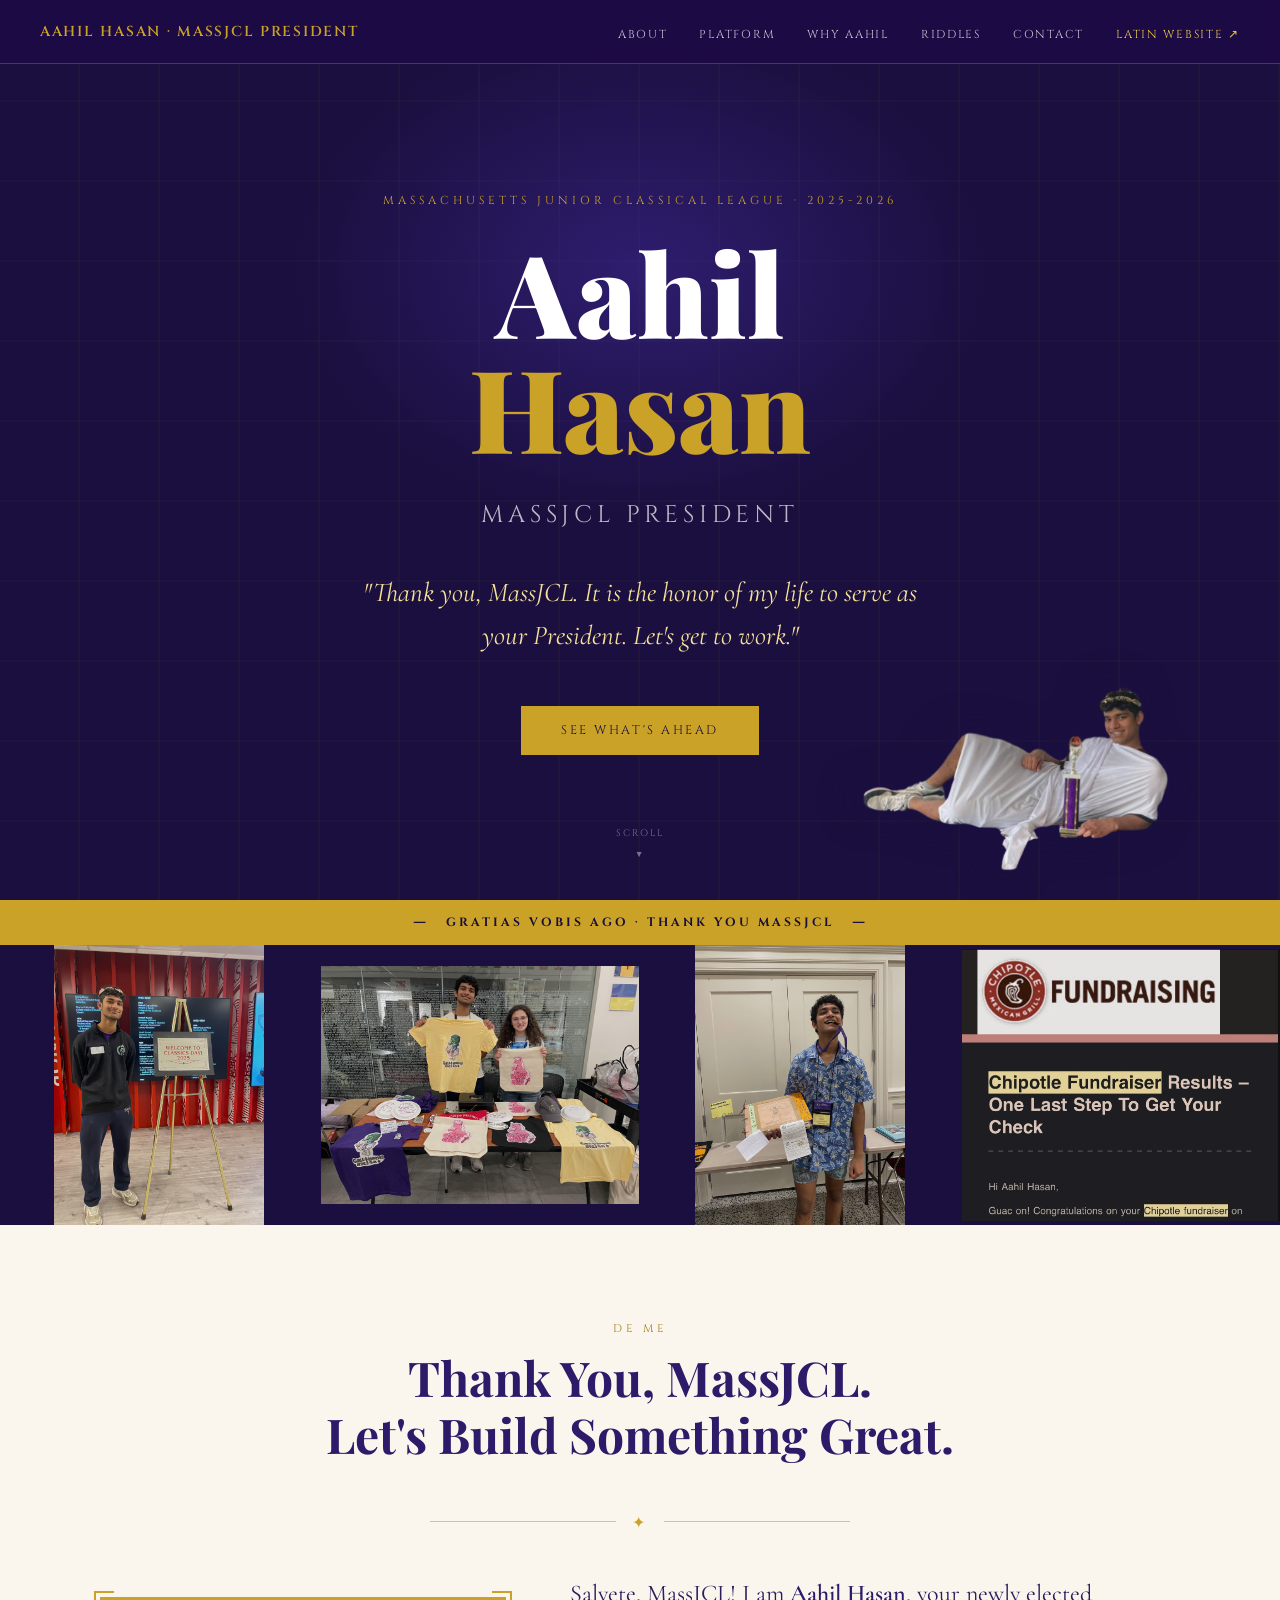
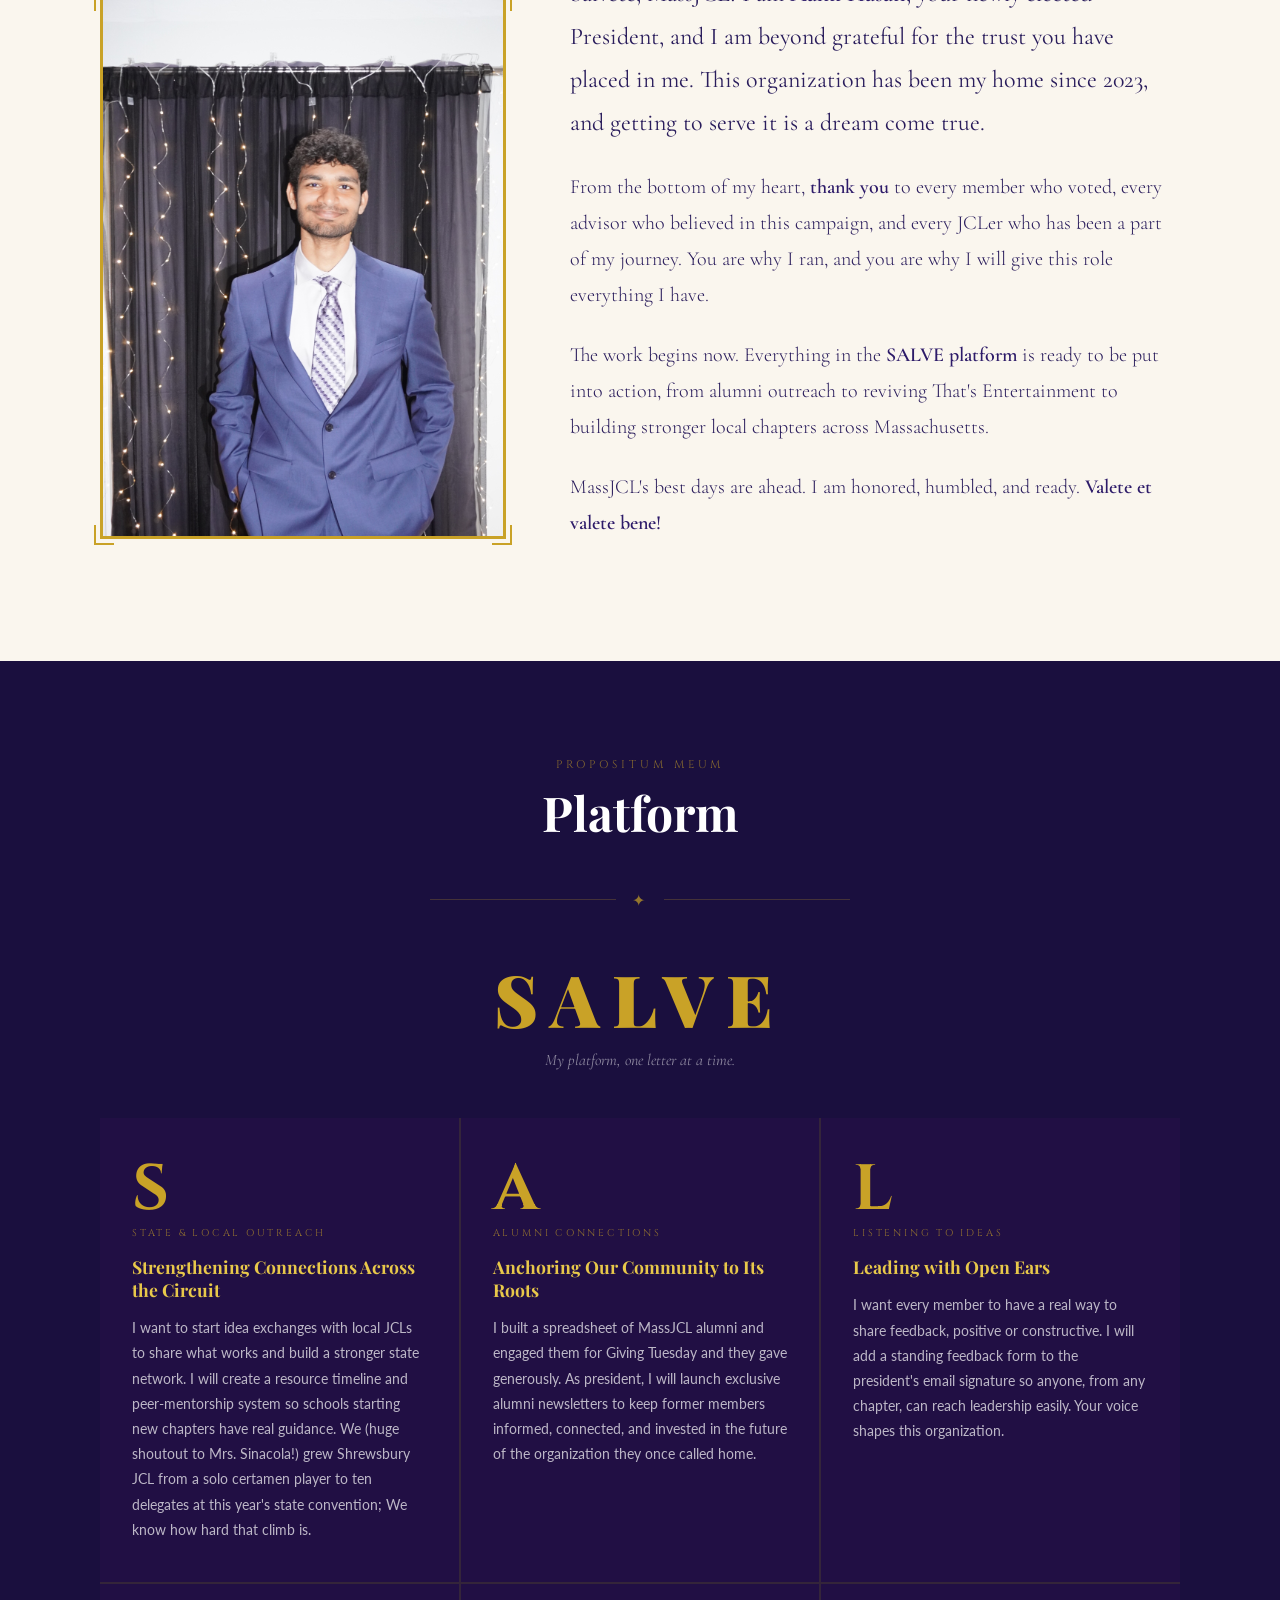
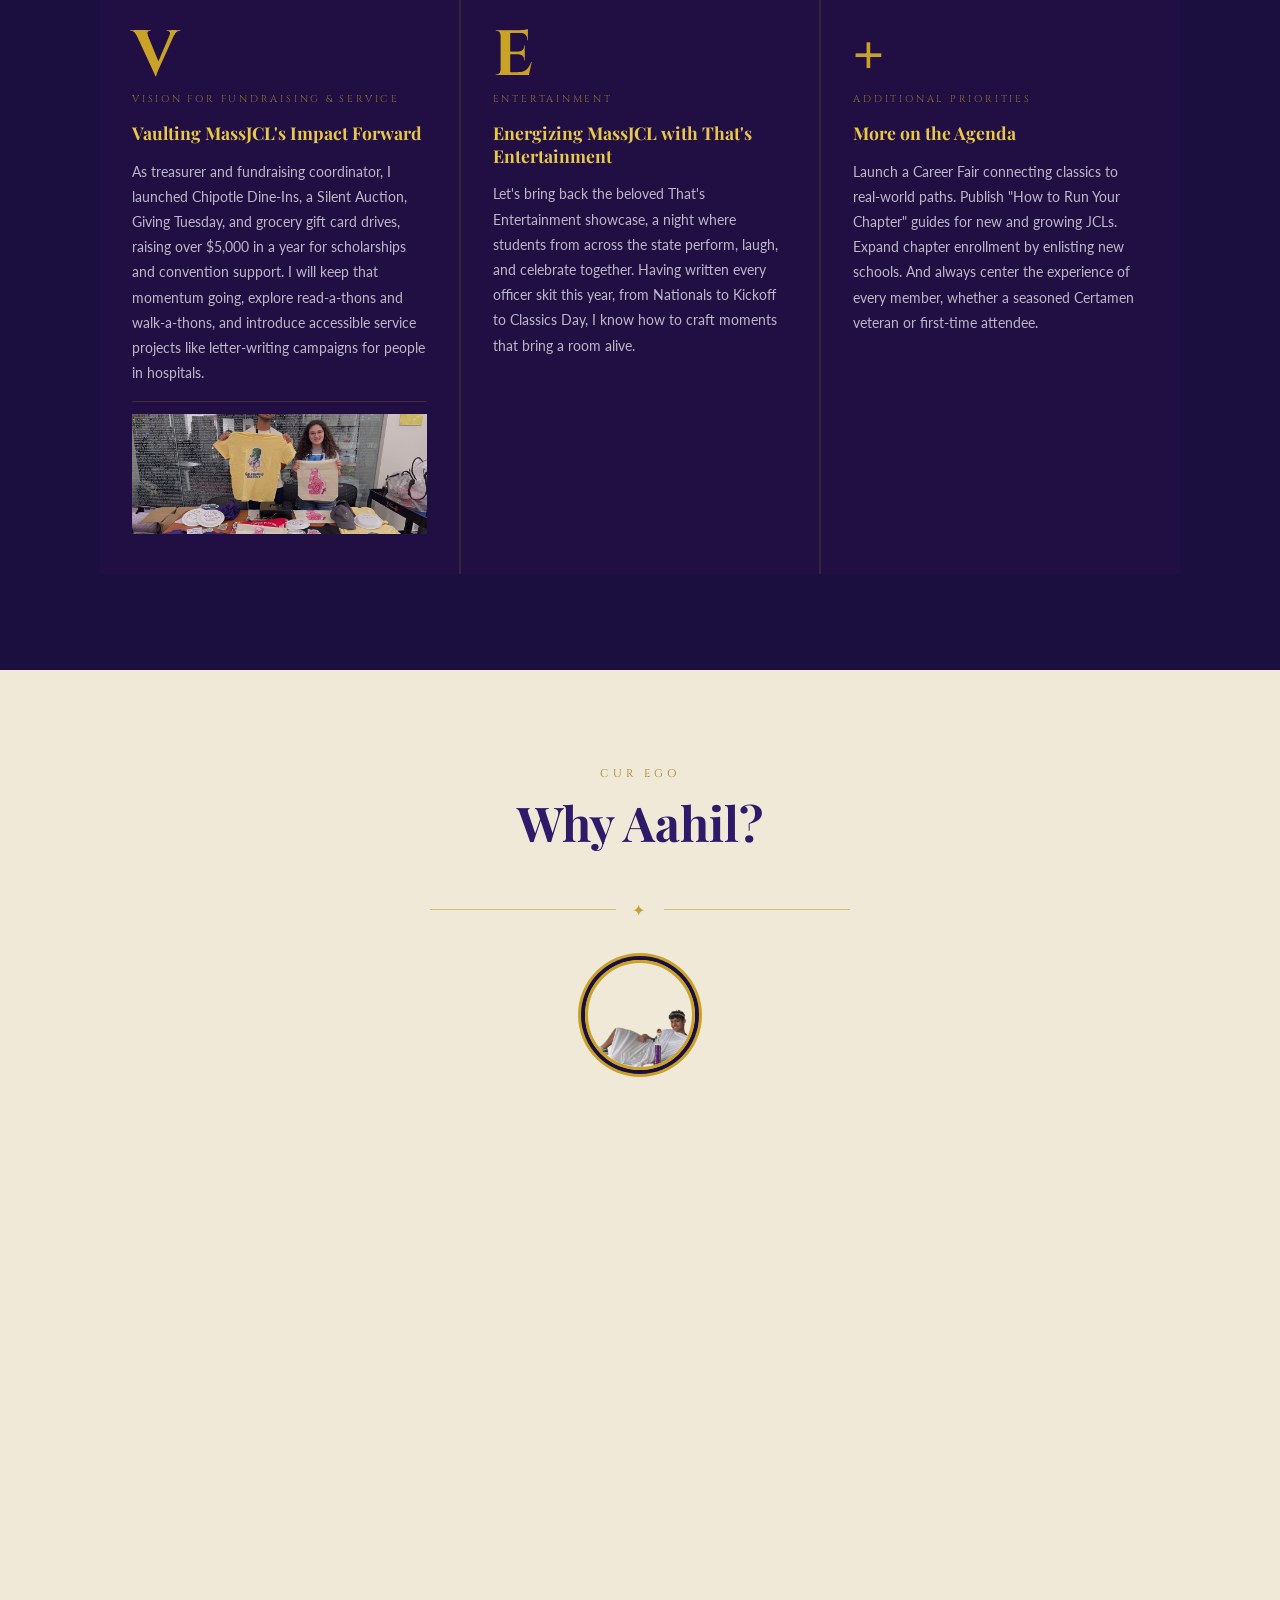
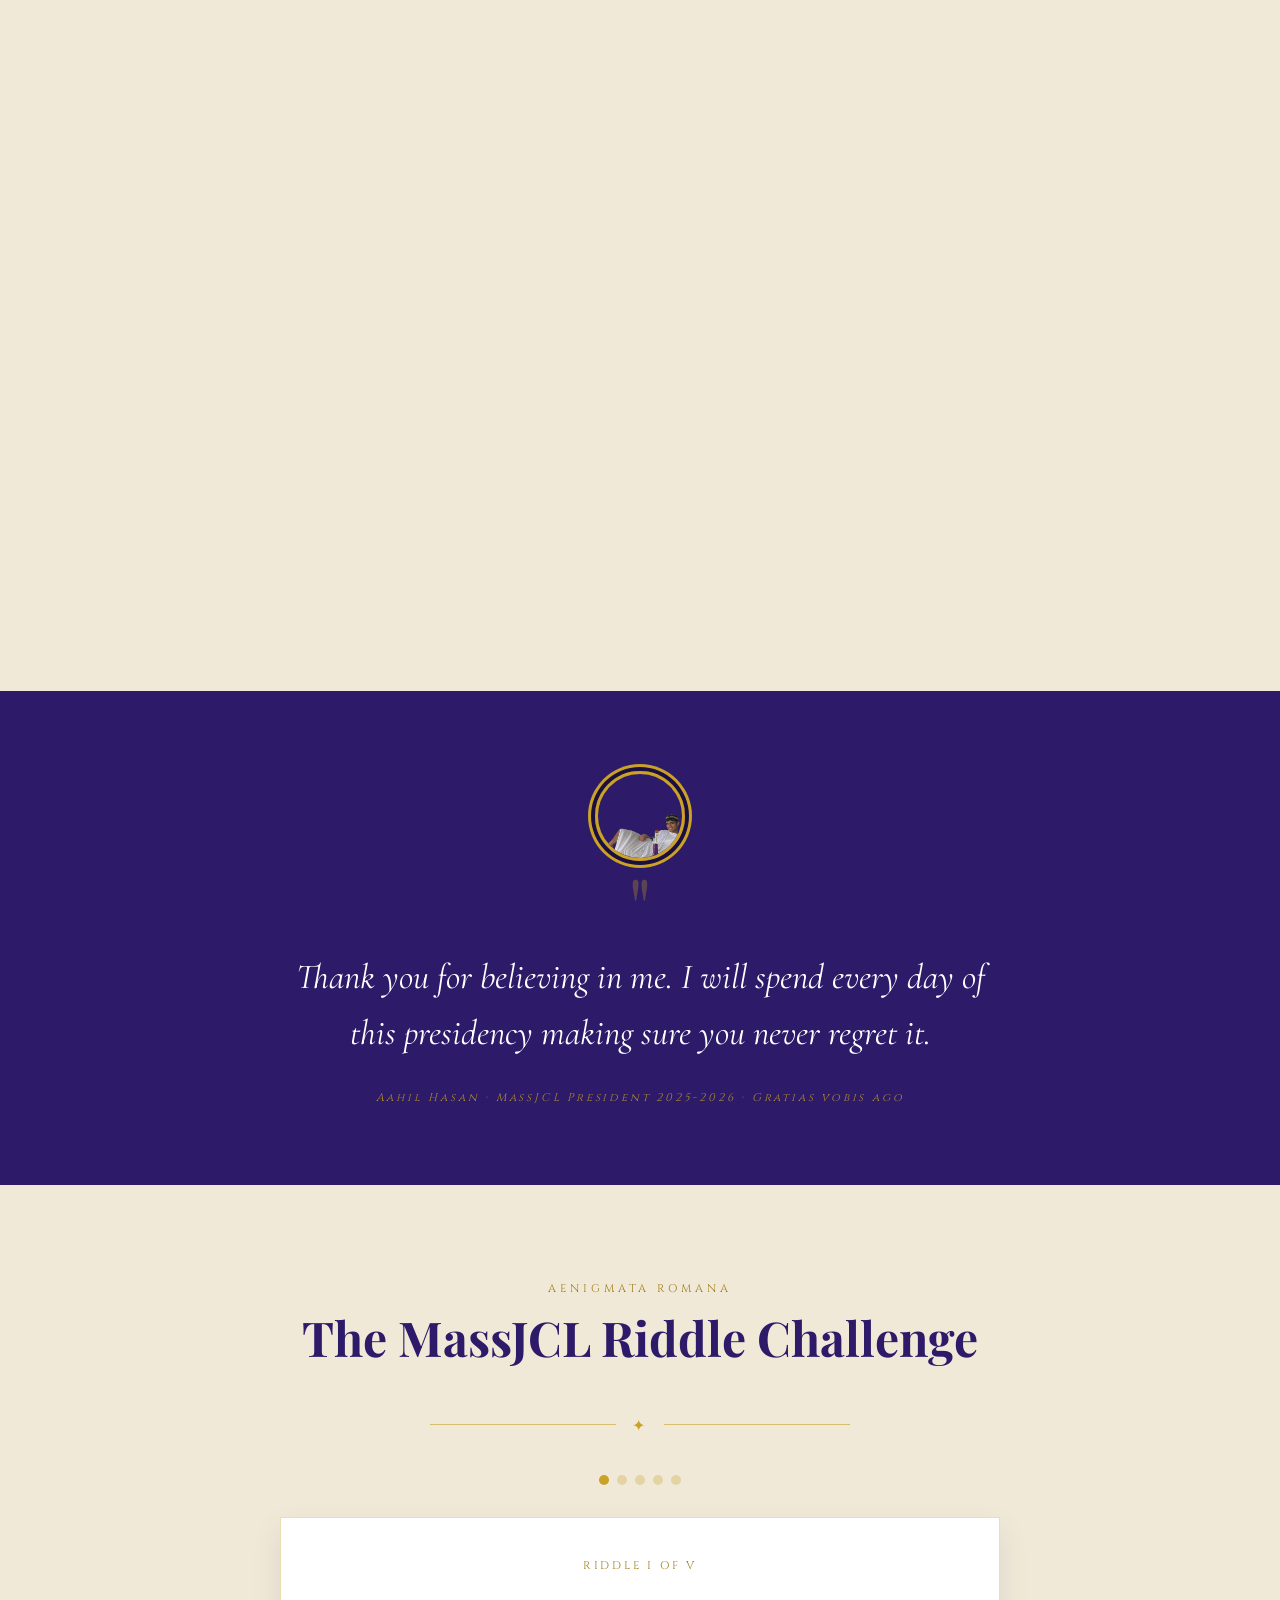
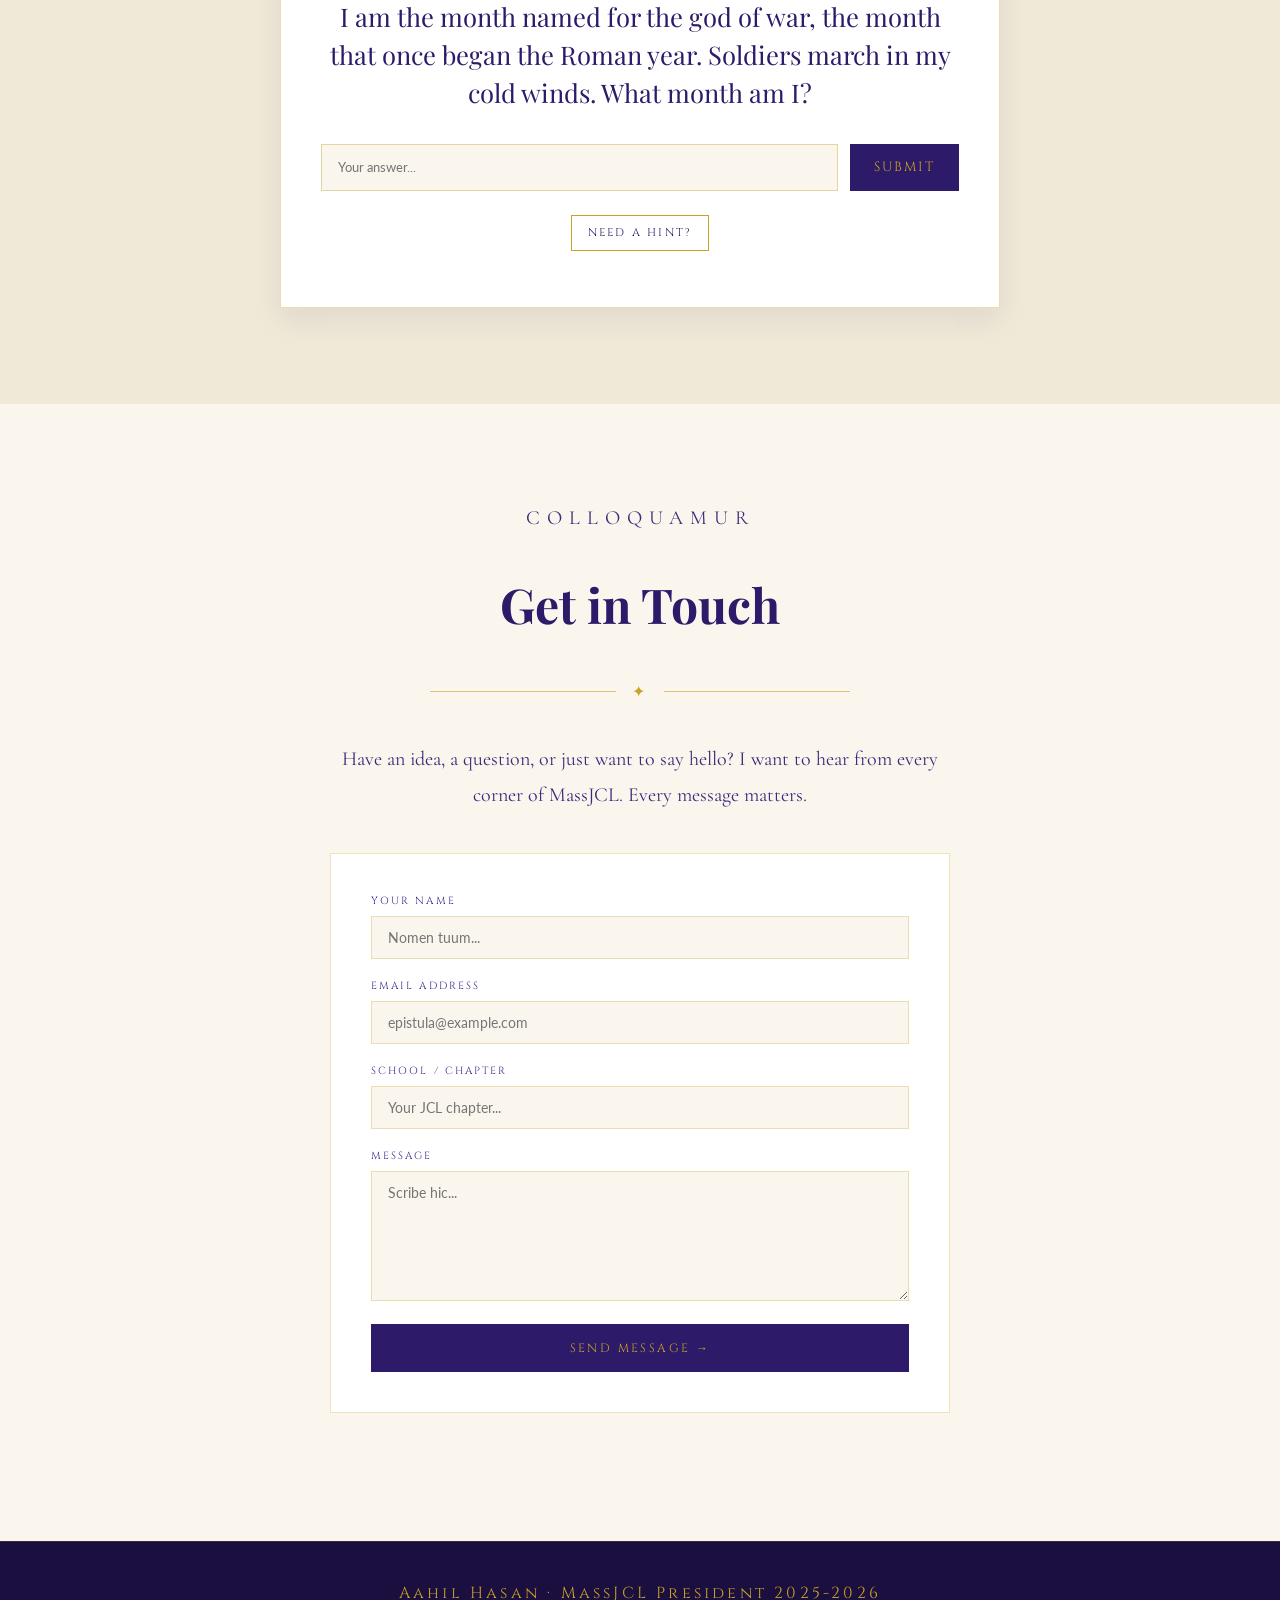
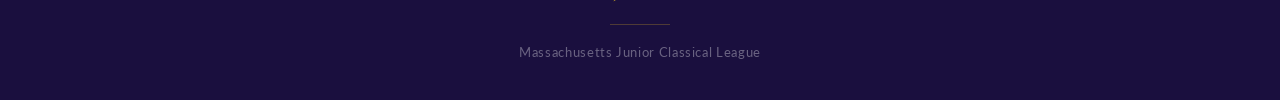
==== commit eb029855: "transform" ====
--- a/index.html
+++ b/index.html
@@ -667,6 +667,7 @@
       <li><a href="#why">Why Aahil</a></li>
       <li><a href="#riddles">Riddles</a></li>
       <li><a href="#contact">Contact</a></li>
+      <li><a href="latin.html" target="_blank" style="color:var(--gold-light)!important;">Latin Website ↗</a></li>
     </ul>
   </nav>
 
@@ -1125,4 +1126,4 @@
     });
   </script>
 </body>
-</html>+</html>
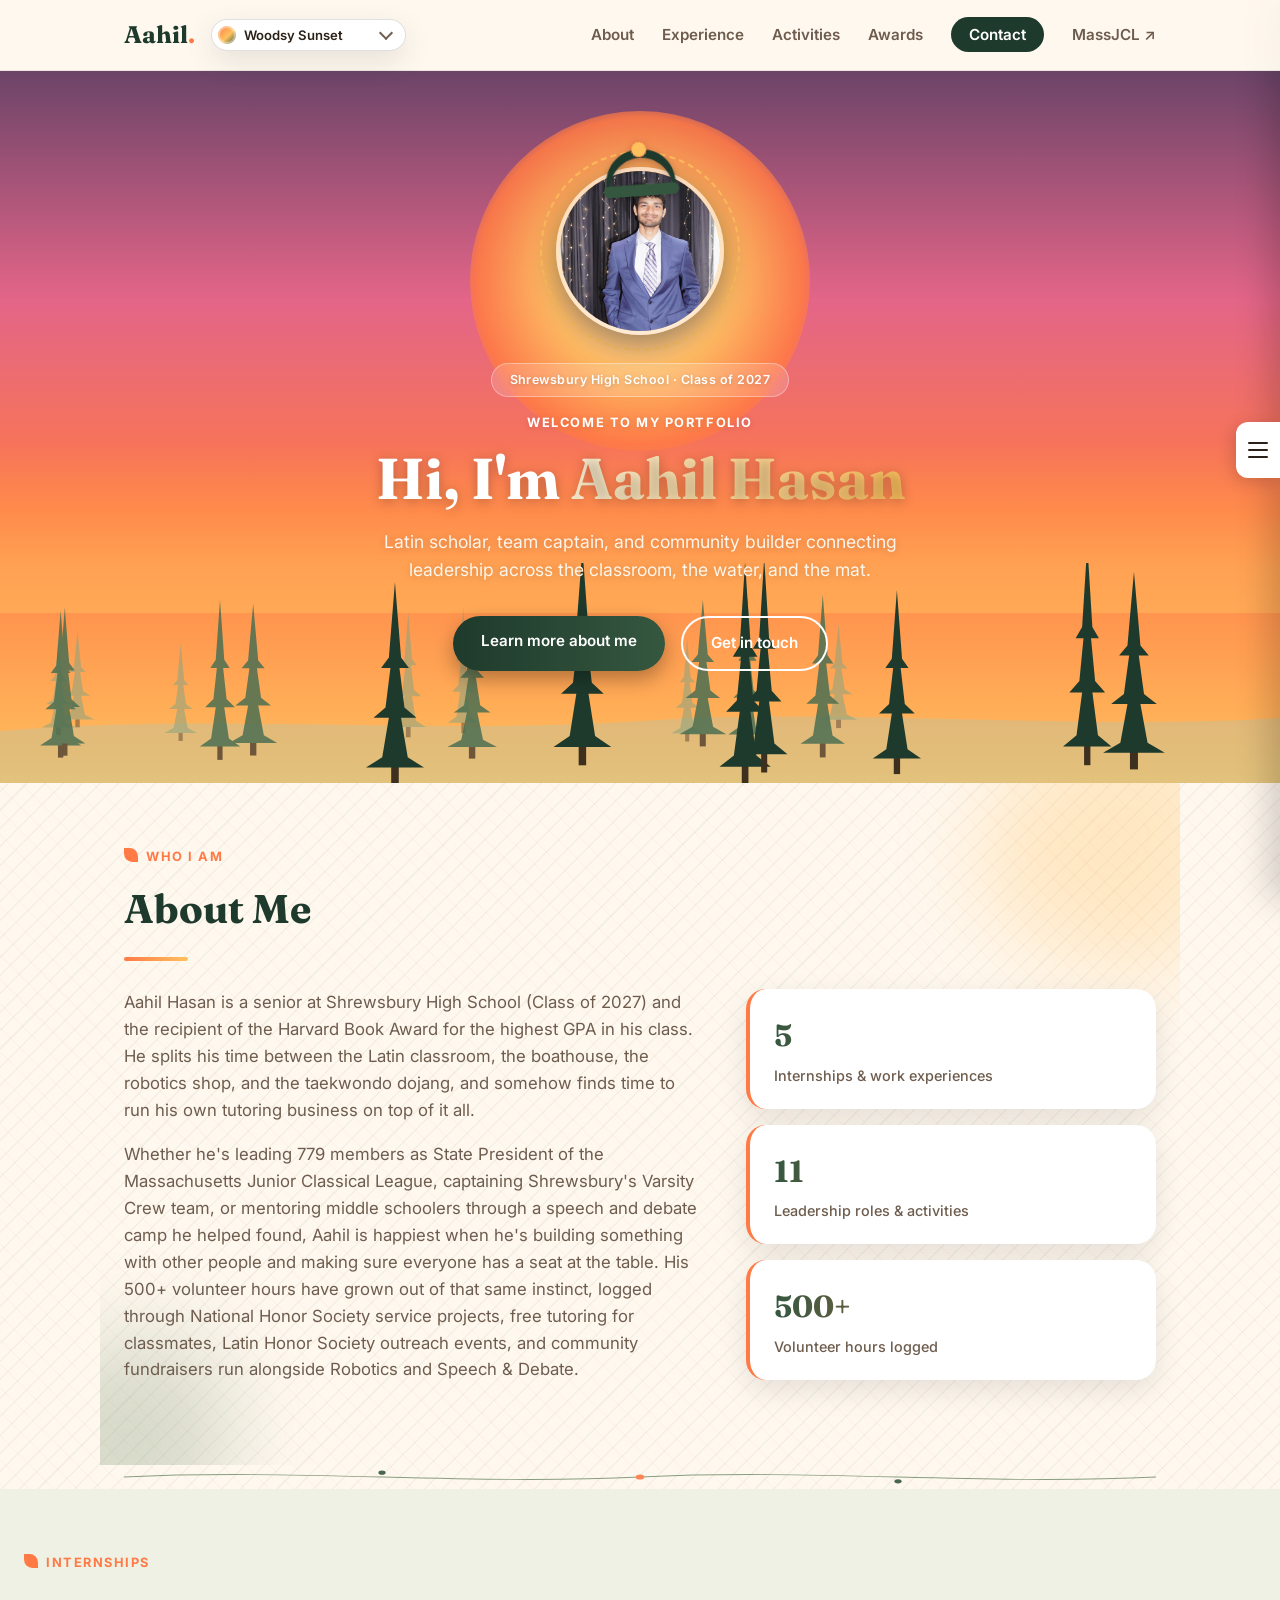
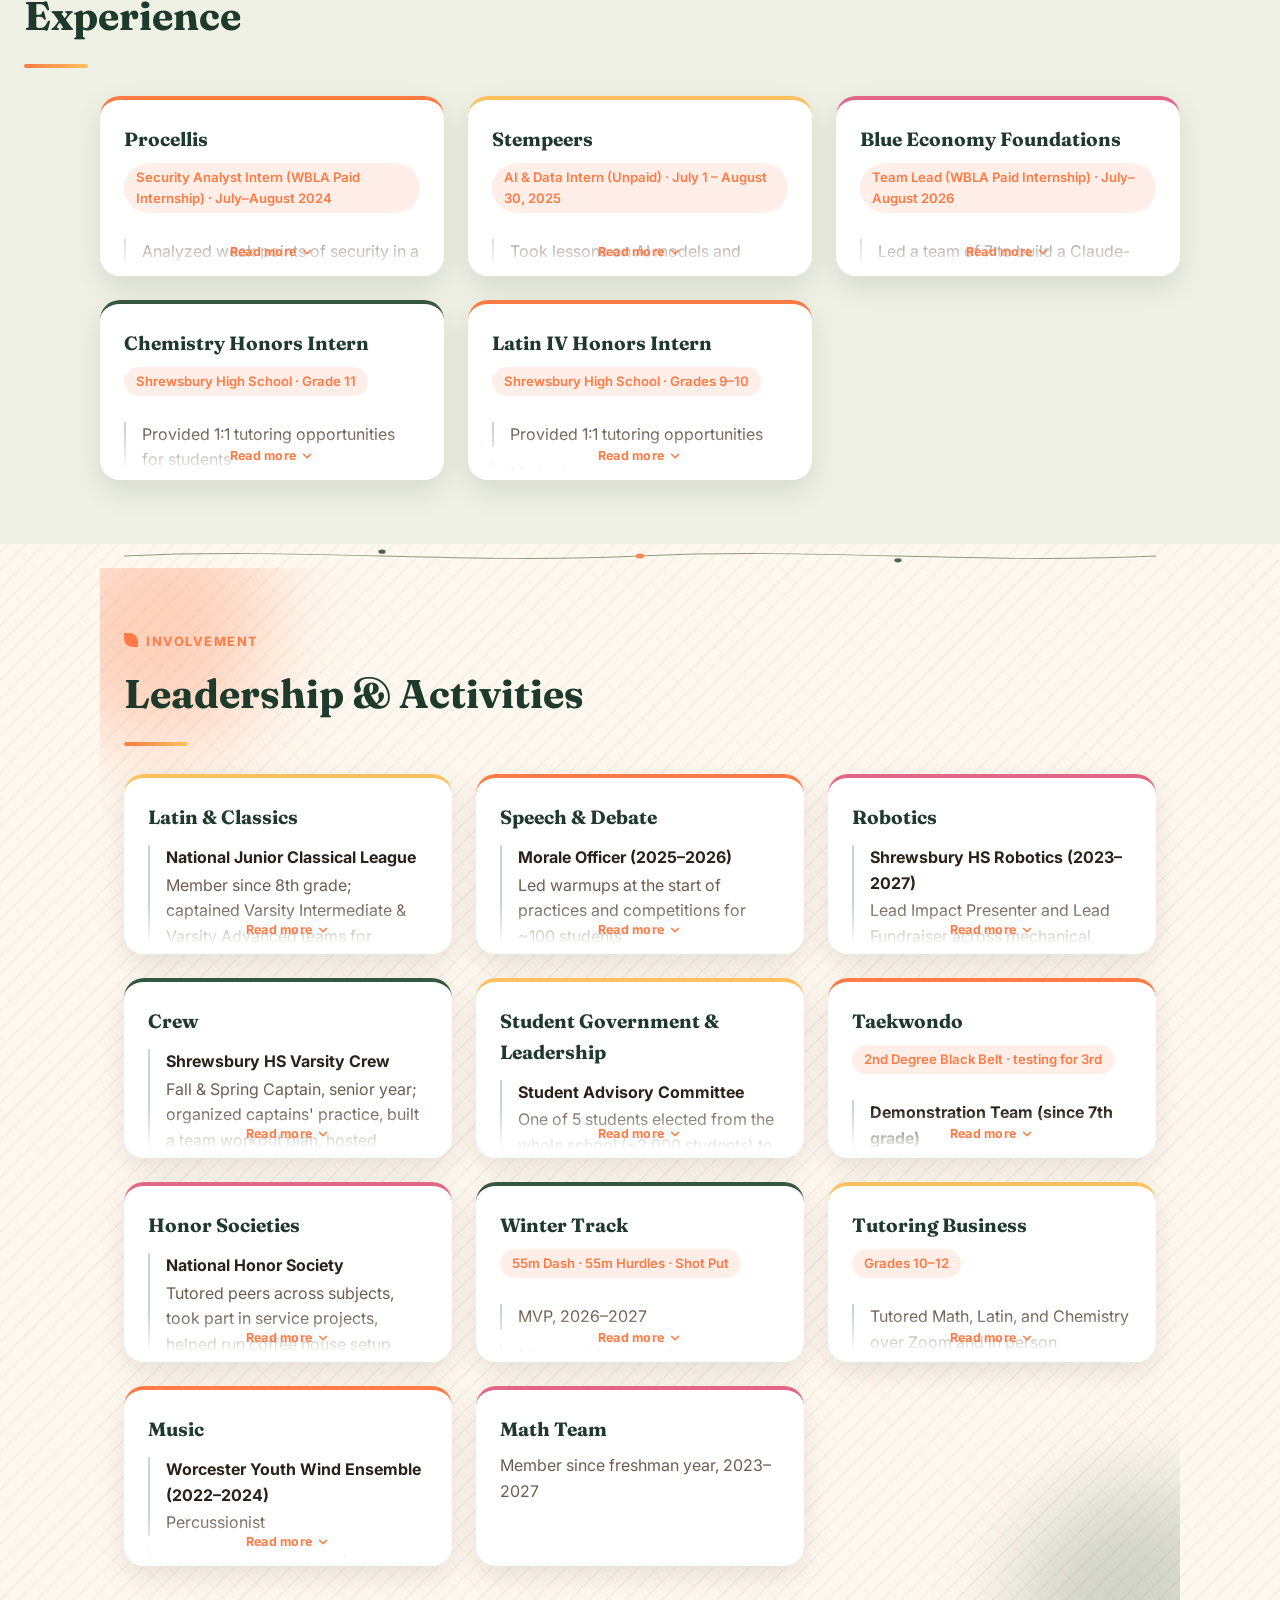
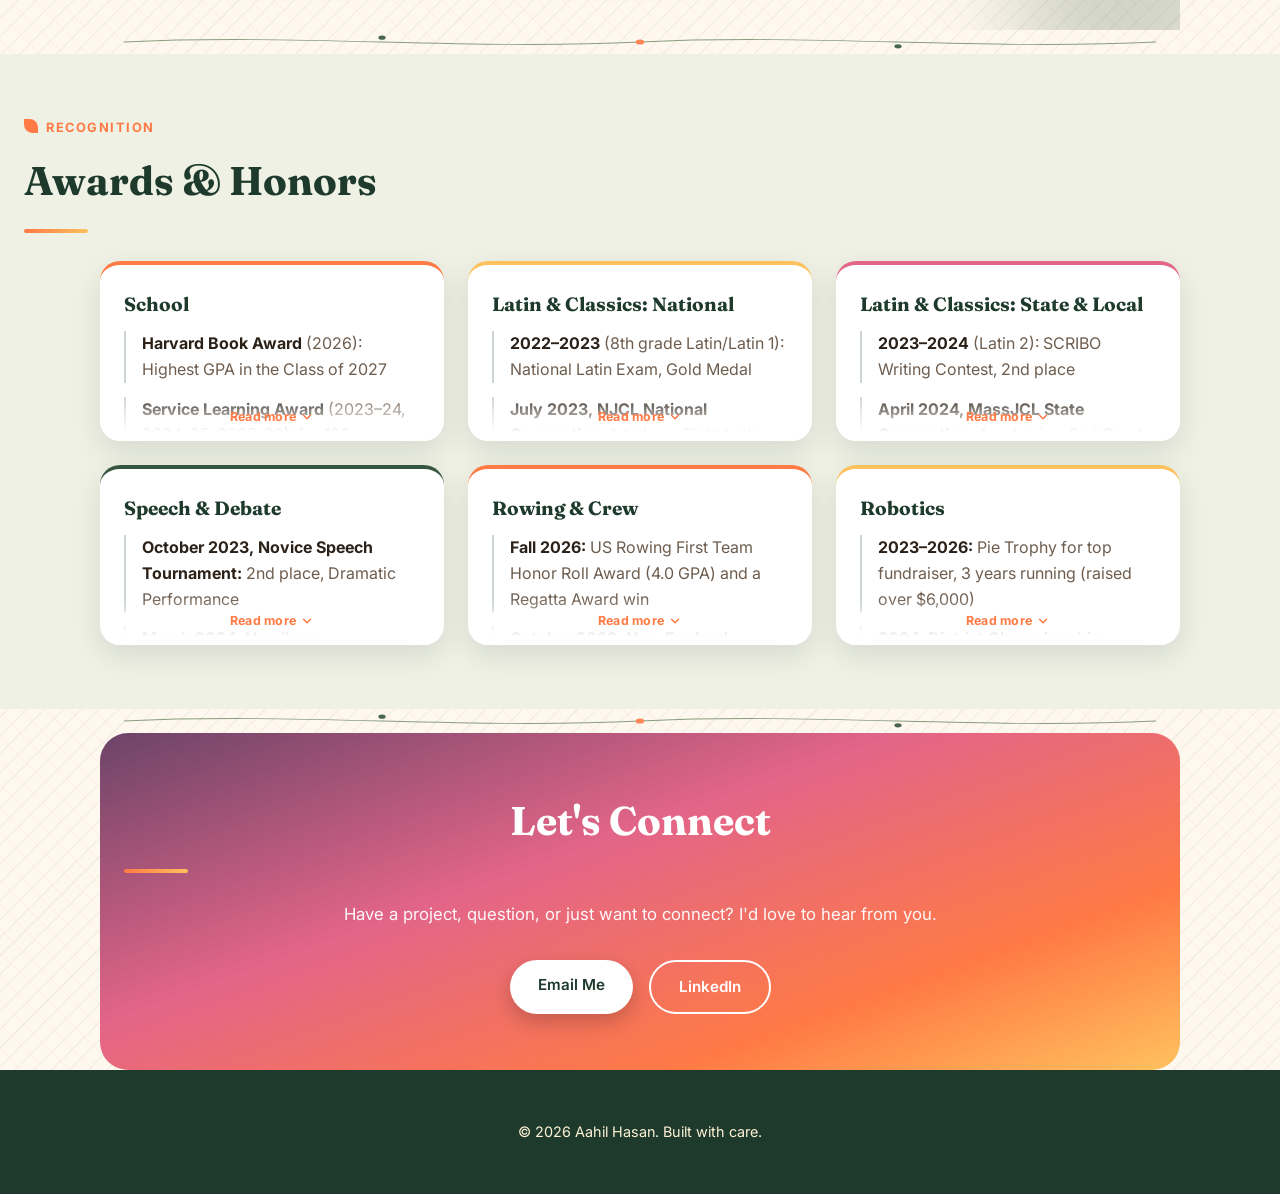
==== commit 2db62709: "transform" ====
--- a/index.html
+++ b/index.html
@@ -1,1129 +1,1956 @@
 <!DOCTYPE html>
 <html lang="en">
 <head>
-  <meta charset="UTF-8" />
-  <meta name="viewport" content="width=device-width, initial-scale=1.0" />
-  <title>Aahil Hasan · MassJCL President 2025-2026</title>
-  <link rel="preconnect" href="https://fonts.googleapis.com" />
-  <link rel="preconnect" href="https://fonts.gstatic.com" crossorigin />
-  <link href="https://fonts.googleapis.com/css2?family=Playfair+Display:ital,wght@0,400;0,700;0,900;1,400;1,700&family=Cormorant+Garamond:ital,wght@0,300;0,400;0,600;1,300;1,400&family=Cinzel:wght@400;600;700&family=Lato:wght@300;400;700&display=swap" rel="stylesheet" />
-  <style>
-    *, *::before, *::after { box-sizing: border-box; margin: 0; padding: 0; }
-
-    :root {
-      --purple:     #2d1b69;
-      --purple-mid: #3d2690;
-      --purple-dark:#1a0f3e;
-      --purple-light:#5a3fa8;
-      --gold:       #c9a227;
-      --gold-light: #e8c84a;
-      --gold-pale:  #f5e199;
-      --gold-dim:   #a07d18;
-      --cream:      #faf6ee;
-      --cream-dark: #f0e9d8;
-      --text-dark:  #1a0f3e;
-      --text-mid:   #3d2a7a;
-      --white:      #ffffff;
-    }
-
-    html { scroll-behavior: smooth; }
-
-    body {
-      font-family: 'Lato', sans-serif;
-      background: var(--cream);
-      color: var(--text-dark);
-      overflow-x: hidden;
-    }
-
-    .divider {
-      display: flex;
-      align-items: center;
-      gap: 1rem;
-      margin: 0 auto 2.5rem;
-      max-width: 420px;
-      justify-content: center;
-    }
-    .divider::before, .divider::after {
-      content: '';
-      flex: 1;
-      height: 1px;
-      background: var(--gold);
-      opacity: 0.6;
-    }
-    .divider-icon { font-size: 1rem; color: var(--gold); letter-spacing: 0.2em; }
-
-    nav {
-      position: fixed;
-      top: 0; left: 0; right: 0;
-      z-index: 100;
-      background: rgba(29, 11, 70, 0.97);
-      backdrop-filter: blur(8px);
-      border-bottom: 1px solid rgba(201,162,39,0.3);
-      display: flex;
-      justify-content: space-between;
-      align-items: center;
-      padding: 0 2.5rem;
-      height: 64px;
-    }
-    .nav-brand {
-      font-family: 'Cinzel', serif;
-      font-size: 0.9rem;
-      color: var(--gold);
-      letter-spacing: 0.12em;
-      text-transform: uppercase;
-      font-weight: 600;
-    }
-    .nav-links { display: flex; gap: 2rem; list-style: none; }
-    .nav-links a {
-      font-family: 'Cinzel', serif;
-      font-size: 0.72rem;
-      letter-spacing: 0.15em;
-      text-transform: uppercase;
-      color: rgba(255,255,255,0.75);
-      text-decoration: none;
-      transition: color 0.2s;
-    }
-    .nav-links a:hover { color: var(--gold-light); }
-
-    #hero {
-      min-height: 100vh;
-      background: var(--purple-dark);
-      display: flex;
-      flex-direction: column;
-      align-items: center;
-      justify-content: center;
-      text-align: center;
-      padding: 8rem 2rem 5rem;
-      position: relative;
-      overflow: hidden;
-    }
-    #hero::before {
-      content: '';
-      position: absolute;
-      inset: 0;
-      background-image:
-        repeating-linear-gradient(90deg, transparent, transparent 78px, rgba(201,162,39,0.04) 78px, rgba(201,162,39,0.04) 80px),
-        repeating-linear-gradient(0deg, transparent, transparent 78px, rgba(201,162,39,0.03) 78px, rgba(201,162,39,0.03) 80px);
-      pointer-events: none;
-    }
-    #hero::after {
-      content: '';
-      position: absolute;
-      top: 30%; left: 50%;
-      transform: translate(-50%, -50%);
-      width: 700px; height: 500px;
-      background: radial-gradient(ellipse, rgba(61,38,144,0.6) 0%, transparent 70%);
-      pointer-events: none;
-    }
-
-    .hero-content { position: relative; z-index: 2; max-width: 820px; }
-    .hero-eyebrow {
-      font-family: 'Cinzel', serif;
-      font-size: 0.72rem;
-      letter-spacing: 0.35em;
-      text-transform: uppercase;
-      color: var(--gold);
-      margin-bottom: 1.6rem;
-      opacity: 0;
-      animation: fadeUp 0.8s 0.2s forwards;
-    }
-    .hero-name {
-      font-family: 'Playfair Display', serif;
-      font-size: clamp(3.5rem, 9vw, 7.5rem);
-      font-weight: 900;
-      color: var(--white);
-      line-height: 1;
-      margin-bottom: 0.3em;
-      opacity: 0;
-      animation: fadeUp 0.9s 0.4s forwards;
-    }
-    .hero-name span { color: var(--gold); }
-    .hero-office {
-      font-family: 'Cinzel', serif;
-      font-size: clamp(1rem, 2.5vw, 1.5rem);
-      letter-spacing: 0.2em;
-      color: rgba(255,255,255,0.7);
-      text-transform: uppercase;
-      margin-bottom: 2.5rem;
-      opacity: 0;
-      animation: fadeUp 0.9s 0.6s forwards;
-    }
-    .hero-tagline {
-      font-family: 'Cormorant Garamond', serif;
-      font-size: clamp(1.25rem, 2.5vw, 1.7rem);
-      font-style: italic;
-      color: var(--gold-pale);
-      max-width: 560px;
-      margin: 0 auto 3rem;
-      line-height: 1.6;
-      opacity: 0;
-      animation: fadeUp 0.9s 0.8s forwards;
-    }
-    .hero-btn {
-      display: inline-block;
-      font-family: 'Cinzel', serif;
-      font-size: 0.78rem;
-      letter-spacing: 0.2em;
-      text-transform: uppercase;
-      color: var(--purple-dark);
-      background: var(--gold);
-      padding: 1rem 2.5rem;
-      text-decoration: none;
-      transition: background 0.2s, transform 0.15s;
-      opacity: 0;
-      animation: fadeUp 0.9s 1s forwards;
-    }
-    .hero-btn:hover { background: var(--gold-light); transform: translateY(-2px); }
-    .hero-scroll {
-      position: absolute;
-      bottom: 2.5rem; left: 50%;
-      transform: translateX(-50%);
-      display: flex;
-      flex-direction: column;
-      align-items: center;
-      gap: 0.5rem;
-      color: rgba(255,255,255,0.4);
-      font-family: 'Cinzel', serif;
-      font-size: 0.6rem;
-      letter-spacing: 0.2em;
-      text-transform: uppercase;
-      animation: bounce 2s 2s infinite;
-      z-index: 2;
-    }
-    .hero-scroll::after { content: '▼'; font-size: 0.55rem; }
-
-    .laurel-banner {
-      background: var(--gold);
-      padding: 0.9rem 2rem;
-      text-align: center;
-      font-family: 'Cinzel', serif;
-      font-size: 0.75rem;
-      letter-spacing: 0.25em;
-      text-transform: uppercase;
-      color: var(--purple-dark);
-      font-weight: 700;
-    }
-
-    section { padding: 6rem 2rem; }
-    .container { max-width: 1080px; margin: 0 auto; }
-    .section-label {
-      font-family: 'Cinzel', serif;
-      font-size: 0.7rem;
-      letter-spacing: 0.35em;
-      text-transform: uppercase;
-      color: var(--gold-dim);
-      text-align: center;
-      margin-bottom: 0.8rem;
-    }
-    .section-title {
-      font-family: 'Playfair Display', serif;
-      font-size: clamp(2rem, 4vw, 3rem);
-      font-weight: 700;
-      text-align: center;
-      color: var(--purple);
-      margin-bottom: 3rem;
-      line-height: 1.2;
-    }
-
-    #about { background: var(--cream); }
-    .about-grid { display: grid; grid-template-columns: 1fr 1.5fr; gap: 4rem; align-items: center; }
-    .about-portrait { position: relative; }
-    .portrait-frame {
-      width: 100%;
-      aspect-ratio: 3/4;
-      background: var(--purple-mid);
-      border: 3px solid var(--gold);
-      display: flex;
-      align-items: center;
-      justify-content: center;
-      position: relative;
-      overflow: hidden;
-    }
-    .portrait-corner { position: absolute; width: 20px; height: 20px; border-color: var(--gold); border-style: solid; }
-    .portrait-corner.tl { top: -6px; left: -6px; border-width: 2px 0 0 2px; }
-    .portrait-corner.tr { top: -6px; right: -6px; border-width: 2px 2px 0 0; }
-    .portrait-corner.bl { bottom: -6px; left: -6px; border-width: 0 0 2px 2px; }
-    .portrait-corner.br { bottom: -6px; right: -6px; border-width: 0 2px 2px 0; }
-    .about-text p {
-      font-family: 'Cormorant Garamond', serif;
-      font-size: 1.25rem;
-      line-height: 1.8;
-      color: #2a1d5c;
-      margin-bottom: 1.5rem;
-      font-weight: 300;
-    }
-    .about-text p:first-child { font-size: 1.5rem; font-weight: 400; }
-    .about-text p strong { font-weight: 600; color: var(--purple); }
-
-    #platform { background: var(--purple-dark); }
-    #platform .section-label { color: rgba(201,162,39,0.6); }
-    #platform .section-title { color: var(--white); }
-    #platform .divider::before, #platform .divider::after { background: rgba(201,162,39,0.4); }
-    #platform .divider-icon { color: rgba(201,162,39,0.7); }
-
-    .platform-grid {
-      display: grid;
-      grid-template-columns: repeat(3, 1fr);
-      gap: 2px;
-      background: rgba(201,162,39,0.15);
-    }
-    .platform-card {
-      background: rgba(29,11,70,0.8);
-      padding: 2.5rem 2rem;
-      position: relative;
-      transition: background 0.25s;
-    }
-    .platform-card:hover { background: rgba(61,38,144,0.4); }
-    .platform-letter {
-      font-family: 'Cinzel', serif;
-      font-size: 4rem;
-      font-weight: 700;
-      color: var(--gold);
-      line-height: 1;
-      margin-bottom: 0.25rem;
-      display: block;
-    }
-    .platform-word {
-      font-family: 'Cinzel', serif;
-      font-size: 0.62rem;
-      letter-spacing: 0.28em;
-      text-transform: uppercase;
-      color: rgba(201,162,39,0.65);
-      margin-bottom: 1rem;
-      display: block;
-    }
-    .platform-card h3 {
-      font-family: 'Playfair Display', serif;
-      font-size: 1.1rem;
-      font-weight: 700;
-      color: var(--gold-light);
-      margin-bottom: 0.85rem;
-      line-height: 1.3;
-    }
-    .platform-card p {
-      font-family: 'Lato', sans-serif;
-      font-size: 0.9rem;
-      line-height: 1.75;
-      color: rgba(255,255,255,0.7);
-    }
-    .platform-card::after {
-      content: '';
-      position: absolute;
-      bottom: 0; left: 0;
-      width: 100%; height: 2px;
-      background: var(--gold);
-      transform: scaleX(0);
-      transform-origin: left;
-      transition: transform 0.3s;
-    }
-    .platform-card:hover::after { transform: scaleX(1); }
-
-    #why { background: var(--cream-dark); }
-    .why-columns { display: grid; grid-template-columns: repeat(2, 1fr); gap: 3rem 4rem; }
-    .why-item { display: flex; gap: 1.25rem; align-items: flex-start; }
-    .why-num {
-      font-family: 'Cinzel', serif;
-      font-size: 2.5rem;
-      font-weight: 700;
-      color: rgba(201,162,39,0.25);
-      line-height: 1;
-      flex-shrink: 0;
-      width: 3rem;
-      text-align: right;
-    }
-    .why-item h4 {
-      font-family: 'Playfair Display', serif;
-      font-size: 1.1rem;
-      font-weight: 700;
-      color: var(--purple);
-      margin-bottom: 0.5rem;
-    }
-    .why-item p {
-      font-family: 'Lato', sans-serif;
-      font-size: 0.9rem;
-      line-height: 1.7;
-      color: #4a3880;
-    }
-
-    #quote { background: var(--purple); padding: 5rem 2rem; text-align: center; }
-    .pullquote { max-width: 720px; margin: 0 auto; }
-    .pullquote-mark {
-      font-family: 'Playfair Display', serif;
-      font-size: 5rem;
-      color: var(--gold);
-      opacity: 0.3;
-      line-height: 0.5;
-      display: block;
-      margin-bottom: 1.5rem;
-    }
-    .pullquote p {
-      font-family: 'Cormorant Garamond', serif;
-      font-size: clamp(1.5rem, 3vw, 2.2rem);
-      font-style: italic;
-      color: var(--white);
-      line-height: 1.6;
-      margin-bottom: 1.5rem;
-    }
-    .pullquote cite {
-      font-family: 'Cinzel', serif;
-      font-size: 0.7rem;
-      letter-spacing: 0.25em;
-      color: var(--gold);
-      opacity: 0.8;
-    }
-
-    #contact { background: var(--cream); }
-    .contact-inner { max-width: 620px; margin: 0 auto; text-align: center; }
-    .contact-inner p {
-      font-family: 'Cormorant Garamond', serif;
-      font-size: 1.25rem;
-      color: #3d2a7a;
-      line-height: 1.8;
-      margin-bottom: 2.5rem;
-    }
-    .contact-box {
-      background: var(--white);
-      border: 1px solid rgba(201,162,39,0.3);
-      padding: 2.5rem;
-      margin-bottom: 2rem;
-    }
-    .contact-box label {
-      display: block;
-      font-family: 'Cinzel', serif;
-      font-size: 0.65rem;
-      letter-spacing: 0.2em;
-      text-transform: uppercase;
-      color: var(--purple-mid);
-      margin-bottom: 0.5rem;
-      text-align: left;
-    }
-    .contact-box input, .contact-box textarea {
-      width: 100%;
-      border: 1px solid rgba(201,162,39,0.3);
-      background: var(--cream);
-      padding: 0.75rem 1rem;
-      font-family: 'Lato', sans-serif;
-      font-size: 0.9rem;
-      color: var(--text-dark);
-      margin-bottom: 1.25rem;
-      outline: none;
-      transition: border-color 0.2s;
-    }
-    .contact-box input:focus, .contact-box textarea:focus { border-color: var(--gold); }
-    .contact-box textarea { height: 130px; resize: vertical; }
-    .submit-btn {
-      display: inline-block;
-      font-family: 'Cinzel', serif;
-      font-size: 0.75rem;
-      letter-spacing: 0.2em;
-      text-transform: uppercase;
-      background: var(--purple);
-      color: var(--gold);
-      border: none;
-      padding: 1rem 2.5rem;
-      cursor: pointer;
-      transition: background 0.2s;
-      width: 100%;
-    }
-    .submit-btn:hover { background: var(--purple-mid); }
-
-    footer {
-      background: var(--purple-dark);
-      border-top: 1px solid rgba(201,162,39,0.2);
-      padding: 2.5rem 2rem;
-      text-align: center;
-    }
-    .footer-name {
-      font-family: 'Cinzel', serif;
-      font-size: 1rem;
-      letter-spacing: 0.2em;
-      color: var(--gold);
-      margin-bottom: 0.5rem;
-    }
-    .footer-sub {
-      font-family: 'Lato', sans-serif;
-      font-size: 0.8rem;
-      color: rgba(255,255,255,0.35);
-      letter-spacing: 0.05em;
-    }
-    .footer-divider { width: 60px; height: 1px; background: rgba(201,162,39,0.3); margin: 1.2rem auto; }
-
-    .hero-lounging {
-      position: absolute;
-      bottom: 0; right: 2vw;
-      width: clamp(260px, 35vw, 440px);
-      z-index: 3;
-      pointer-events: none;
-      opacity: 0;
-      animation: fadeUp 1s 1.2s forwards;
-      filter: drop-shadow(-8px 0px 18px rgba(26,15,62,0.85));
-    }
-    .hero-lounging img {
-      width: 100%;
-      display: block;
-      mix-blend-mode: screen;
-      opacity: 0.97;
-    }
-
-    .latin-cameo {
-      display: inline-block;
-      position: relative;
-      border: 3px solid var(--gold);
-      border-radius: 50%;
-      overflow: hidden;
-      box-shadow: 0 0 0 4px var(--purple-dark), 0 0 0 7px var(--gold);
-      flex-shrink: 0;
-    }
-    .latin-cameo img { display: block; }
-
-    .gallery-strip {
-      background: var(--purple-dark);
-      padding: 0;
-      display: grid;
-      grid-template-columns: repeat(4, 1fr);
-      gap: 3px;
-      height: 280px;
-    }
-    .gallery-item {
-      overflow: hidden;
-      position: relative;
-      background: var(--purple-dark);
-      display: flex;
-      align-items: center;
-      justify-content: center;
-    }
-    .gallery-item img {
-      width: 100%;
-      height: 100%;
-      object-fit: contain;
-      transition: transform 0.4s ease, filter 0.4s ease;
-      filter: brightness(0.92) saturate(0.9);
-    }
-    .gallery-item:hover img {
-      transform: scale(1.03);
-      filter: brightness(1) saturate(1.1);
-    }
-    .gallery-item .gallery-caption {
-      position: absolute;
-      bottom: 0; left: 0; right: 0;
-      background: linear-gradient(to top, rgba(26,15,62,0.85), transparent);
-      padding: 10px 12px 8px;
-      font-family: 'Cinzel', serif;
-      font-size: 0.55rem;
-      letter-spacing: 0.18em;
-      text-transform: uppercase;
-      color: var(--gold);
-      opacity: 0;
-      transition: opacity 0.3s;
-    }
-    .gallery-item:hover .gallery-caption { opacity: 1; }
-    .why-item-photo {
-      margin-top: 0.75rem;
-      border-radius: 4px;
-      overflow: hidden;
-      border: 2px solid rgba(201,162,39,0.25);
-      background: var(--cream-dark);
-    }
-    .why-item-photo img {
-      width: 100%;
-      display: block;
-      max-height: 200px;
-      object-fit: contain;
-    }
-
-    @keyframes fadeUp {
-      from { opacity: 0; transform: translateY(24px); }
-      to   { opacity: 1; transform: translateY(0); }
-    }
-    @keyframes bounce {
-      0%, 100% { transform: translateX(-50%) translateY(0); }
-      50%       { transform: translateX(-50%) translateY(6px); }
-    }
-
-    @media (max-width: 768px) {
-      nav { padding: 0 1.25rem; }
-      .nav-links { display: none; }
-      .about-grid { grid-template-columns: 1fr; gap: 2.5rem; }
-      .portrait-frame { aspect-ratio: 1; max-width: 280px; margin: 0 auto; }
-      .platform-grid { grid-template-columns: 1fr; }
-      .why-columns { grid-template-columns: 1fr; gap: 2rem; }
-    }
-
-    /* ================= RIDDLES ================= */
-    #riddles { background: var(--cream-dark); }
-    .riddle-container { max-width: 720px; margin: 0 auto; text-align: center; }
-    .riddle-card {
-      background: var(--white);
-      border: 1px solid rgba(201,162,39,0.35);
-      padding: 2.5rem;
-      margin-top: 2rem;
-      box-shadow: 0 12px 30px rgba(26,15,62,0.08);
-    }
-    .riddle-num {
-      font-family: 'Cinzel', serif;
-      font-size: 0.7rem;
-      letter-spacing: 0.25em;
-      text-transform: uppercase;
-      color: var(--gold-dim);
-      margin-bottom: 1.5rem;
-    }
-    .riddle-q {
-      font-family: 'Playfair Display', serif;
-      font-size: 1.6rem;
-      color: var(--purple);
-      margin-bottom: 2rem;
-      line-height: 1.5;
-    }
-    .riddle-input-row { display: flex; gap: 0.75rem; margin-bottom: 1rem; }
-    .riddle-input {
-      flex: 1;
-      padding: 0.9rem 1rem;
-      font-family: 'Lato', sans-serif;
-      border: 1px solid rgba(201,162,39,0.4);
-      background: var(--cream);
-      outline: none;
-    }
-    .riddle-input:focus { border-color: var(--gold); }
-    .riddle-submit {
-      background: var(--purple);
-      color: var(--gold);
-      border: none;
-      padding: 0 1.5rem;
-      font-family: 'Cinzel', serif;
-      letter-spacing: 0.15em;
-      text-transform: uppercase;
-      cursor: pointer;
-    }
-    .riddle-submit:hover { background: var(--purple-mid); }
-    .riddle-hint-btn {
-      font-family: 'Cinzel', serif;
-      font-size: 0.7rem;
-      letter-spacing: 0.2em;
-      text-transform: uppercase;
-      background: transparent;
-      border: 1px solid var(--gold);
-      color: var(--purple);
-      padding: 0.6rem 1rem;
-      cursor: pointer;
-      margin-top: 0.5rem;
-    }
-    .riddle-hint {
-      margin-top: 1rem;
-      font-family: 'Cormorant Garamond', serif;
-      font-style: italic;
-      color: var(--text-mid);
-      opacity: 0;
-      transition: opacity 0.3s ease;
-    }
-    .riddle-hint.show { opacity: 1; }
-    .riddle-feedback { margin-top: 1rem; font-family: 'Lato', sans-serif; font-size: 0.95rem; }
-    .riddle-feedback.correct { color: #2e7d32; }
-    .riddle-feedback.wrong { color: #a32d2d; }
-    .riddle-next {
-      margin-top: 1.5rem;
-      display: none;
-      background: var(--gold);
-      border: none;
-      padding: 0.8rem 1.5rem;
-      font-family: 'Cinzel', serif;
-      cursor: pointer;
-    }
-    .riddle-next:hover { background: var(--gold-light); }
-    .riddle-progress { display: flex; justify-content: center; gap: 0.5rem; }
-    .riddle-pip { width: 10px; height: 10px; border-radius: 50%; background: rgba(201,162,39,0.3); }
-    .riddle-pip.active { background: var(--gold); }
-    .riddle-pip.done { background: var(--purple); }
-    .riddle-finale {
-      display: none;
-      flex-direction: column;
-      align-items: center;
-      margin-top: 2rem;
-      padding: 2.5rem;
-      background: var(--white);
-      border: 1px solid rgba(201,162,39,0.35);
-    }
-    .finale-score { font-family: 'Playfair Display', serif; font-size: 3rem; color: var(--purple); }
-    .finale-score span { font-size: 1rem; color: var(--gold-dim); }
-    .finale-title { font-family: 'Cinzel', serif; margin-top: 0.5rem; letter-spacing: 0.2em; color: var(--gold); }
-    .finale-msg { margin-top: 1rem; font-family: 'Cormorant Garamond', serif; font-style: italic; text-align: center; }
-    .finale-restart {
-      margin-top: 1.5rem;
-      background: var(--purple);
-      color: var(--gold);
-      border: none;
-      padding: 0.8rem 1.5rem;
-      cursor: pointer;
-      font-family: 'Cinzel', serif;
-    }
-  </style>
+<meta charset="UTF-8">
+<meta name="viewport" content="width=device-width, initial-scale=1.0">
+<title>Aahil Hasan's Portfolio</title>
+<meta name="description" content="Portfolio site for Aahil Hasan, a Shrewsbury High School senior, Latin &amp; Classics leader, athlete, and community builder.">
+<link rel="preconnect" href="https://fonts.googleapis.com">
+<link rel="preconnect" href="https://fonts.gstatic.com" crossorigin>
+<link href="https://fonts.googleapis.com/css2?family=Fraunces:opsz,wght@9..144,600;9..144,700;9..144,900&family=Space+Grotesk:wght@600;700&family=Inter:wght@400;500;600&display=swap" rel="stylesheet">
+<link rel="stylesheet" href="css/style.css?v=8">
 </head>
 <body>
 
-  <nav>
-    <div class="nav-brand">Aahil Hasan · MassJCL President</div>
-    <ul class="nav-links">
+<div class="scroll-progress" id="scrollProgress" aria-hidden="true"></div>
+
+<header class="site-header" id="top">
+  <nav class="navbar">
+    <div class="navbar-left">
+      <a href="#top" class="logo">Aahil<span>.</span></a>
+      <div class="theme-select-wrap">
+        <span class="theme-toggle-dot" aria-hidden="true"></span>
+        <select class="theme-select" id="themeSelect" aria-label="Switch color theme">
+        <option value="woodsy">Woodsy Sunset</option>
+        <option value="roman">Roman Classical</option>
+        <option value="ivy">Ivy Academic</option>
+        <option value="slate">Slate & Ember</option>
+        <option value="light-academia">Light Academia</option>
+        <option value="dusty-sage">Dusty Sage & Clay</option>
+        <option value="powder-ink">Powder & Ink</option>
+        <option value="lavender-mist">Lavender Mist</option>
+        <option value="sage-honey">Sage & Honey</option>
+        <option value="watercolor-morning">Watercolor Morning</option>
+        </select>
+      </div>
+    </div>
+    <button class="nav-toggle" id="navToggle" aria-label="Toggle navigation" aria-expanded="false">
+      <span></span><span></span><span></span>
+    </button>
+    <ul class="nav-links" id="navLinks">
       <li><a href="#about">About</a></li>
-      <li><a href="#platform">Platform</a></li>
-      <li><a href="#why">Why Aahil</a></li>
-      <li><a href="#riddles">Riddles</a></li>
-      <li><a href="#contact">Contact</a></li>
-      <li><a href="latin.html" target="_blank" style="color:var(--gold-light)!important;">Latin Website ↗</a></li>
+      <li><a href="#experience">Experience</a></li>
+      <li><a href="#activities">Activities</a></li>
+      <li><a href="#awards">Awards</a></li>
+      <li><a href="#contact" class="nav-cta">Contact</a></li>
+      <li><a href="latin.html" target="_blank">MassJCL ↗</a></li>
     </ul>
   </nav>
-
-  <section id="hero">
-    <div class="hero-content">
-      <p class="hero-eyebrow">Massachusetts Junior Classical League · 2025-2026</p>
-      <h1 class="hero-name">Aahil<br /><span>Hasan</span></h1>
-      <p class="hero-office">MassJCL President</p>
-      <p class="hero-tagline">"Thank you, MassJCL. It is the honor of my life to serve as your President. Let's get to work."</p>
-      <a href="#platform" class="hero-btn">See What's Ahead</a>
-    </div>
-    <div class="hero-lounging">
-      <img src="Aahil-latingear-cropped.png" alt="Aahil in Roman attire" />
-    </div>
-    <div class="hero-scroll">Scroll</div>
+</header>
+
+<button class="side-nav-toggle" id="sideNavToggle" type="button" aria-label="Open section menu" aria-expanded="false" aria-controls="sideNavPanel">
+  <span></span><span></span><span></span>
+</button>
+<div class="side-nav-overlay" id="sideNavOverlay"></div>
+<nav class="side-nav-panel" id="sideNavPanel" aria-label="Quick section navigation">
+  <button class="side-nav-close" id="sideNavClose" type="button" aria-label="Close menu">&times;</button>
+  <p class="side-nav-title">Jump to</p>
+  <ul>
+    <li><a href="#about">About</a></li>
+    <li><a href="#experience">Experience</a></li>
+    <li><a href="#activities">Activities</a></li>
+    <li><a href="#awards">Awards</a></li>
+    <li><a href="#contact">Contact</a></li>
+  </ul>
+</nav>
+
+<section class="hero">
+  <div class="hero-bg"></div>
+  <div class="hero-particles" aria-hidden="true">
+    <span class="particle"></span>
+    <span class="particle"></span>
+    <span class="particle"></span>
+    <span class="particle"></span>
+    <span class="particle"></span>
+    <span class="particle"></span>
+    <span class="particle"></span>
+    <span class="particle"></span>
+    <span class="particle"></span>
+    <span class="particle"></span>
+    <span class="particle"></span>
+    <span class="particle"></span>
+  </div>
+  <div class="sun"></div>
+  <div class="hero-haze" aria-hidden="true"></div>
+  <!-- Woodsy Sunset: layered realistic pine forest -->
+  <div class="treeline deco-woodsy" aria-hidden="true">
+    <svg viewBox="0 0 1440 220" preserveAspectRatio="none" xmlns="http://www.w3.org/2000/svg">
+  <path d="M0,220 L0,168 C240,150 480,172 720,158 C960,144 1200,168 1440,155 L1440,220 Z" fill="#B7C4A9" opacity="0.4"></path>
+  <g opacity="0.55">
+      <rect x="63.3" y="160.6" width="5.0" height="11.5" fill="#6B5138"/>
+      <polygon points="46.7,164.6 57.4,159.8 65.8,124.3 74.3,159.8 85.0,164.6" fill="#8AA381"/>
+      <polygon points="51.7,141.3 59.6,136.4 65.8,101.0 72.1,136.4 80.0,141.3" fill="#8AA381"/>
+      <polygon points="56.6,117.9 61.8,113.1 65.8,77.6 69.9,113.1 75.0,117.9" fill="#8AA381"/>
+      <rect x="84.7" y="152.6" width="5.0" height="11.7" fill="#6B5138"/>
+      <polygon points="68.1,156.6 78.8,151.7 87.2,115.6 95.6,151.7 106.3,156.6" fill="#8AA381"/>
+      <polygon points="73.1,132.8 81.0,127.9 87.2,91.8 93.4,127.9 101.4,132.8" fill="#8AA381"/>
+      <polygon points="78.0,109.0 83.2,104.1 87.2,68.0 91.2,104.1 96.4,109.0" fill="#8AA381"/>
+      <rect x="200.9" y="166.1" width="4.7" height="11.8" fill="#6B5138"/>
+      <polygon points="185.1,170.1 195.3,165.1 203.3,128.6 211.2,165.1 221.4,170.1" fill="#8AA381"/>
+      <polygon points="189.9,146.0 197.4,141.1 203.3,104.5 209.2,141.1 216.7,146.0" fill="#8AA381"/>
+      <polygon points="194.6,122.0 199.4,117.0 203.3,80.5 207.1,117.0 212.0,122.0" fill="#8AA381"/>
+      <rect x="456.7" y="160.1" width="5.2" height="14.2" fill="#6B5138"/>
+      <polygon points="439.4,164.1 450.5,157.7 459.3,110.9 468.0,157.7 479.2,164.1" fill="#8AA381"/>
+      <polygon points="444.6,133.2 452.8,126.8 459.3,80.0 465.7,126.8 474.0,133.2" fill="#8AA381"/>
+      <polygon points="449.7,102.3 455.1,96.0 459.3,49.2 463.5,96.0 468.8,102.3" fill="#8AA381"/>
+      <rect x="519.0" y="155.8" width="4.5" height="14.3" fill="#6B5138"/>
+      <polygon points="504.0,159.8 513.6,153.4 521.2,106.2 528.8,153.4 538.5,159.8" fill="#8AA381"/>
+      <polygon points="508.5,128.7 515.6,122.3 521.2,75.1 526.8,122.3 534.0,128.7" fill="#8AA381"/>
+      <polygon points="512.9,97.6 517.6,91.2 521.2,44.0 524.9,91.2 529.5,97.6" fill="#8AA381"/>
+      <rect x="770.8" y="166.2" width="4.6" height="12.3" fill="#6B5138"/>
+      <polygon points="755.4,170.2 765.3,164.9 773.1,126.3 780.9,164.9 790.8,170.2" fill="#8AA381"/>
+      <polygon points="760.0,144.7 767.3,139.5 773.1,100.9 778.9,139.5 786.2,144.7" fill="#8AA381"/>
+      <polygon points="764.6,119.3 769.4,114.1 773.1,75.5 776.8,114.1 781.6,119.3" fill="#8AA381"/>
+      <rect x="940.6" y="152.8" width="5.5" height="12.3" fill="#6B5138"/>
+      <polygon points="922.3,156.8 934.1,151.5 943.4,112.7 952.7,151.5 964.5,156.8" fill="#8AA381"/>
+      <polygon points="927.8,131.2 936.5,125.9 943.4,87.1 950.2,125.9 959.0,131.2" fill="#8AA381"/>
+      <polygon points="933.3,105.6 938.9,100.3 943.4,61.5 947.8,100.3 953.5,105.6" fill="#8AA381"/>
+</g>
+<g opacity="0.85">
+      <rect x="65.2" y="178.4" width="6.0" height="16.2" fill="#5A4530"/>
+      <polygon points="45.0,182.4 58.0,174.9 68.2,120.0 78.4,174.9 91.4,182.4" fill="#4C6F52"/>
+      <polygon points="51.0,146.2 60.7,138.7 68.2,83.8 75.8,138.7 85.4,146.2" fill="#4C6F52"/>
+      <polygon points="57.1,110.0 63.3,102.5 68.2,47.6 73.1,102.5 79.3,110.0" fill="#4C6F52"/>
+      <rect x="69.9" y="176.4" width="6.0" height="16.3" fill="#5A4530"/>
+      <polygon points="49.8,180.4 62.8,172.9 72.9,117.5 83.1,172.9 96.0,180.4" fill="#4C6F52"/>
+      <polygon points="55.8,143.9 65.4,136.3 72.9,81.0 80.4,136.3 90.0,143.9" fill="#4C6F52"/>
+      <polygon points="61.8,107.4 68.0,99.8 72.9,44.5 77.8,99.8 84.0,107.4" fill="#4C6F52"/>
+      <rect x="244.5" y="179.6" width="5.9" height="17.3" fill="#5A4530"/>
+      <polygon points="224.8,183.6 237.5,175.4 247.5,115.7 257.5,175.4 270.2,183.6" fill="#4C6F52"/>
+      <polygon points="230.7,144.2 240.1,136.1 247.5,76.4 254.9,136.1 264.3,144.2" fill="#4C6F52"/>
+      <polygon points="236.6,104.9 242.7,96.7 247.5,37.0 252.3,96.7 258.4,104.9" fill="#4C6F52"/>
+      <rect x="281.3" y="175.9" width="7.1" height="16.6" fill="#5A4530"/>
+      <polygon points="257.7,179.9 272.9,172.2 284.8,115.5 296.8,172.2 311.9,179.9" fill="#4C6F52"/>
+      <polygon points="264.7,142.5 276.0,134.8 284.8,78.2 293.7,134.8 304.9,142.5" fill="#4C6F52"/>
+      <polygon points="271.8,105.2 279.1,97.5 284.8,40.8 290.5,97.5 297.8,105.2" fill="#4C6F52"/>
+      <rect x="527.5" y="180.0" width="7.2" height="15.6" fill="#5A4530"/>
+      <polygon points="503.3,184.0 518.9,176.8 531.1,124.3 543.4,176.8 559.0,184.0" fill="#4C6F52"/>
+      <polygon points="510.5,149.4 522.1,142.2 531.1,89.7 540.2,142.2 551.8,149.4" fill="#4C6F52"/>
+      <polygon points="517.8,114.8 525.3,107.6 531.1,55.1 537.0,107.6 544.5,114.8" fill="#4C6F52"/>
+      <rect x="787.2" y="167.2" width="6.8" height="16.2" fill="#5A4530"/>
+      <polygon points="764.4,171.2 779.1,163.7 790.7,109.0 802.2,163.7 817.0,171.2" fill="#4C6F52"/>
+      <polygon points="771.2,135.1 782.1,127.6 790.7,72.9 799.2,127.6 810.1,135.1" fill="#4C6F52"/>
+      <polygon points="778.0,99.0 785.1,91.5 790.7,36.8 796.2,91.5 803.3,99.0" fill="#4C6F52"/>
+      <rect x="838.0" y="167.6" width="5.5" height="16.5" fill="#5A4530"/>
+      <polygon points="819.5,171.6 831.4,163.9 840.8,107.9 850.1,163.9 862.0,171.6" fill="#4C6F52"/>
+      <polygon points="825.0,134.7 833.8,127.0 840.8,71.0 847.7,127.0 856.5,134.7" fill="#4C6F52"/>
+      <polygon points="830.6,97.8 836.3,90.1 840.8,34.1 845.3,90.1 851.0,97.8" fill="#4C6F52"/>
+      <rect x="922.3" y="176.8" width="6.5" height="17.6" fill="#5A4530"/>
+      <polygon points="900.6,180.8 914.6,172.5 925.6,111.6 936.6,172.5 950.6,180.8" fill="#4C6F52"/>
+      <polygon points="907.1,140.7 917.4,132.4 925.6,71.5 933.7,132.4 944.1,140.7" fill="#4C6F52"/>
+      <polygon points="913.6,100.6 920.3,92.3 925.6,31.4 930.9,92.3 937.6,100.6" fill="#4C6F52"/>
+</g>
+<g opacity="1.0">
+      <rect x="440.1" y="200.6" width="8.5" height="21.2" fill="#3E301F"/>
+      <polygon points="411.7,204.6 430.0,194.3 444.3,118.7 458.7,194.3 477.0,204.6" fill="#1E3A2C"/>
+      <polygon points="420.2,154.8 433.7,144.5 444.3,68.9 455.0,144.5 468.5,154.8" fill="#1E3A2C"/>
+      <polygon points="428.7,105.0 437.5,94.6 444.3,19.0 451.2,94.6 460.0,105.0" fill="#1E3A2C"/>
+      <rect x="651.0" y="179.9" width="8.4" height="22.4" fill="#3E301F"/>
+      <polygon points="622.7,183.9 640.9,172.9 655.2,92.2 669.5,172.9 687.7,183.9" fill="#1E3A2C"/>
+      <polygon points="631.2,130.7 644.6,119.7 655.2,39.0 665.8,119.7 679.2,130.7" fill="#1E3A2C"/>
+      <polygon points="639.6,77.5 648.3,66.5 655.2,-14.2 662.0,66.5 670.8,77.5" fill="#1E3A2C"/>
+      <rect x="834.5" y="199.8" width="7.5" height="23.0" fill="#3E301F"/>
+      <polygon points="809.4,203.8 825.6,192.4 838.2,109.0 850.9,192.4 867.1,203.8" fill="#1E3A2C"/>
+      <polygon points="816.9,148.8 828.9,137.4 838.2,54.0 847.6,137.4 859.6,148.8" fill="#1E3A2C"/>
+      <polygon points="824.4,93.8 832.2,82.5 838.2,-1.0 844.3,82.5 852.1,93.8" fill="#1E3A2C"/>
+      <rect x="856.3" y="187.3" width="6.8" height="22.2" fill="#3E301F"/>
+      <polygon points="833.4,191.3 848.1,180.4 859.7,100.4 871.2,180.4 885.9,191.3" fill="#1E3A2C"/>
+      <polygon points="840.3,138.6 851.1,127.7 859.7,47.7 868.2,127.7 879.1,138.6" fill="#1E3A2C"/>
+      <polygon points="847.1,85.8 854.1,74.9 859.7,-5.0 865.2,74.9 872.3,85.8" fill="#1E3A2C"/>
+      <rect x="1005.5" y="191.6" width="7.1" height="19.5" fill="#3E301F"/>
+      <polygon points="981.9,195.6 997.1,186.3 1009.0,117.6 1021.0,186.3 1036.2,195.6" fill="#1E3A2C"/>
+      <polygon points="988.9,150.4 1000.2,141.0 1009.0,72.3 1017.9,141.0 1029.1,150.4" fill="#1E3A2C"/>
+      <polygon points="996.0,105.1 1003.3,95.7 1009.0,27.0 1014.8,95.7 1022.1,105.1" fill="#1E3A2C"/>
+      <rect x="1219.6" y="179.5" width="7.1" height="22.7" fill="#3E301F"/>
+      <polygon points="1195.9,183.5 1211.1,172.3 1223.2,90.1 1235.2,172.3 1250.4,183.5" fill="#1E3A2C"/>
+      <polygon points="1203.0,129.4 1214.3,118.1 1223.2,35.9 1232.0,118.1 1243.3,129.4" fill="#1E3A2C"/>
+      <polygon points="1210.1,75.2 1217.4,64.0 1223.2,-18.3 1228.9,64.0 1236.3,75.2" fill="#1E3A2C"/>
+      <rect x="1271.2" y="185.7" width="9.0" height="20.7" fill="#3E301F"/>
+      <polygon points="1241.0,189.7 1260.4,179.7 1275.7,105.9 1291.0,179.7 1310.4,189.7" fill="#1E3A2C"/>
+      <polygon points="1250.0,141.1 1264.4,131.1 1275.7,57.3 1287.0,131.1 1301.4,141.1" fill="#1E3A2C"/>
+      <polygon points="1259.0,92.5 1268.4,82.5 1275.7,8.7 1283.0,82.5 1292.4,92.5" fill="#1E3A2C"/>
+</g>
+</svg>
+  </div>
+
+  <!-- Roman / Classical: temple facade with fluted columns and pediment -->
+  <div class="treeline deco-roman" aria-hidden="true">
+    <svg viewBox="0 0 1440 220" preserveAspectRatio="none" xmlns="http://www.w3.org/2000/svg">
+  <defs>
+    <linearGradient id="pedGrad" x1="0" y1="0" x2="0" y2="1">
+      <stop offset="0%" stop-color="#E8C468"/>
+      <stop offset="100%" stop-color="#B8814A"/>
+    </linearGradient>
+  </defs>
+  <!-- distant haze hills for depth -->
+  <path d="M0,220 L0,180 C300,165 600,185 900,172 C1100,164 1300,178 1440,168 L1440,220 Z" fill="#E8D2AE" opacity="0.45"></path>
+  <!-- stepped stylobate -->
+  <rect x="0" y="216" width="1440" height="6" fill="#5B3A29"></rect>
+  <rect x="0" y="210" width="1440" height="6" fill="#7A3B2E"></rect>
+  <!-- pediment -->
+  <polygon points="360,54 720,8 1080,54" fill="url(#pedGrad)" stroke="#5B3A29" stroke-width="2"></polygon>
+  <polygon points="380,48 720,18 1060,48" fill="#F1E3CC" opacity="0.55"></polygon>
+  <!-- entablature -->
+  <rect x="0" y="46" width="1440" height="8" fill="#5B3A29"></rect>
+  <rect x="0" y="54" width="1440" height="10" fill="#7A3B2E"></rect>
+  <!-- columns -->
+    <rect x="37.9" y="204.0" width="44.2" height="6" fill="#8A5A34"/>
+  <rect x="41.3" y="198.0" width="37.4" height="6" fill="#D9A066"/>
+  <rect x="43.0" y="78.0" width="34.0" height="120.0" fill="#D9A066"/>
+  <line x1="49.8" y1="78.0" x2="49.8" y2="198.0" stroke="#8A5A34" stroke-width="1.4" opacity="0.55"/>
+  <line x1="56.6" y1="78.0" x2="56.6" y2="198.0" stroke="#8A5A34" stroke-width="1.4" opacity="0.55"/>
+  <line x1="63.4" y1="78.0" x2="63.4" y2="198.0" stroke="#8A5A34" stroke-width="1.4" opacity="0.55"/>
+  <line x1="70.2" y1="78.0" x2="70.2" y2="198.0" stroke="#8A5A34" stroke-width="1.4" opacity="0.55"/>
+  <rect x="41.3" y="72.0" width="37.4" height="6" fill="#C9A227"/>
+  <polygon points="48.1,78.0 71.9,78.0 81.1,72.0 38.9,72.0" fill="#C9A227"/>
+  <rect x="36.9" y="64.0" width="46.2" height="8" fill="#8A5A34"/>
+  <rect x="226.5" y="204.0" width="44.2" height="6" fill="#8A5A34"/>
+  <rect x="229.9" y="198.0" width="37.4" height="6" fill="#D9A066"/>
+  <rect x="231.6" y="78.0" width="34.0" height="120.0" fill="#D9A066"/>
+  <line x1="238.4" y1="78.0" x2="238.4" y2="198.0" stroke="#8A5A34" stroke-width="1.4" opacity="0.55"/>
+  <line x1="245.2" y1="78.0" x2="245.2" y2="198.0" stroke="#8A5A34" stroke-width="1.4" opacity="0.55"/>
+  <line x1="252.0" y1="78.0" x2="252.0" y2="198.0" stroke="#8A5A34" stroke-width="1.4" opacity="0.55"/>
+  <line x1="258.8" y1="78.0" x2="258.8" y2="198.0" stroke="#8A5A34" stroke-width="1.4" opacity="0.55"/>
+  <rect x="229.9" y="72.0" width="37.4" height="6" fill="#C9A227"/>
+  <polygon points="236.7,78.0 260.5,78.0 269.7,72.0 227.5,72.0" fill="#C9A227"/>
+  <rect x="225.5" y="64.0" width="46.2" height="8" fill="#8A5A34"/>
+  <rect x="415.0" y="204.0" width="44.2" height="6" fill="#8A5A34"/>
+  <rect x="418.4" y="198.0" width="37.4" height="6" fill="#D9A066"/>
+  <rect x="420.1" y="78.0" width="34.0" height="120.0" fill="#D9A066"/>
+  <line x1="426.9" y1="78.0" x2="426.9" y2="198.0" stroke="#8A5A34" stroke-width="1.4" opacity="0.55"/>
+  <line x1="433.7" y1="78.0" x2="433.7" y2="198.0" stroke="#8A5A34" stroke-width="1.4" opacity="0.55"/>
+  <line x1="440.5" y1="78.0" x2="440.5" y2="198.0" stroke="#8A5A34" stroke-width="1.4" opacity="0.55"/>
+  <line x1="447.3" y1="78.0" x2="447.3" y2="198.0" stroke="#8A5A34" stroke-width="1.4" opacity="0.55"/>
+  <rect x="418.4" y="72.0" width="37.4" height="6" fill="#C9A227"/>
+  <polygon points="425.2,78.0 449.0,78.0 458.2,72.0 416.1,72.0" fill="#C9A227"/>
+  <rect x="414.0" y="64.0" width="46.2" height="8" fill="#8A5A34"/>
+  <rect x="603.6" y="204.0" width="44.2" height="6" fill="#8A5A34"/>
+  <rect x="607.0" y="198.0" width="37.4" height="6" fill="#D9A066"/>
+  <rect x="608.7" y="78.0" width="34.0" height="120.0" fill="#D9A066"/>
+  <line x1="615.5" y1="78.0" x2="615.5" y2="198.0" stroke="#8A5A34" stroke-width="1.4" opacity="0.55"/>
+  <line x1="622.3" y1="78.0" x2="622.3" y2="198.0" stroke="#8A5A34" stroke-width="1.4" opacity="0.55"/>
+  <line x1="629.1" y1="78.0" x2="629.1" y2="198.0" stroke="#8A5A34" stroke-width="1.4" opacity="0.55"/>
+  <line x1="635.9" y1="78.0" x2="635.9" y2="198.0" stroke="#8A5A34" stroke-width="1.4" opacity="0.55"/>
+  <rect x="607.0" y="72.0" width="37.4" height="6" fill="#C9A227"/>
+  <polygon points="613.8,78.0 637.6,78.0 646.8,72.0 604.6,72.0" fill="#C9A227"/>
+  <rect x="602.6" y="64.0" width="46.2" height="8" fill="#8A5A34"/>
+  <rect x="792.2" y="204.0" width="44.2" height="6" fill="#8A5A34"/>
+  <rect x="795.6" y="198.0" width="37.4" height="6" fill="#D9A066"/>
+  <rect x="797.3" y="78.0" width="34.0" height="120.0" fill="#D9A066"/>
+  <line x1="804.1" y1="78.0" x2="804.1" y2="198.0" stroke="#8A5A34" stroke-width="1.4" opacity="0.55"/>
+  <line x1="810.9" y1="78.0" x2="810.9" y2="198.0" stroke="#8A5A34" stroke-width="1.4" opacity="0.55"/>
+  <line x1="817.7" y1="78.0" x2="817.7" y2="198.0" stroke="#8A5A34" stroke-width="1.4" opacity="0.55"/>
+  <line x1="824.5" y1="78.0" x2="824.5" y2="198.0" stroke="#8A5A34" stroke-width="1.4" opacity="0.55"/>
+  <rect x="795.6" y="72.0" width="37.4" height="6" fill="#C9A227"/>
+  <polygon points="802.4,78.0 826.2,78.0 835.4,72.0 793.2,72.0" fill="#C9A227"/>
+  <rect x="791.2" y="64.0" width="46.2" height="8" fill="#8A5A34"/>
+  <rect x="980.8" y="204.0" width="44.2" height="6" fill="#8A5A34"/>
+  <rect x="984.2" y="198.0" width="37.4" height="6" fill="#D9A066"/>
+  <rect x="985.9" y="78.0" width="34.0" height="120.0" fill="#D9A066"/>
+  <line x1="992.7" y1="78.0" x2="992.7" y2="198.0" stroke="#8A5A34" stroke-width="1.4" opacity="0.55"/>
+  <line x1="999.5" y1="78.0" x2="999.5" y2="198.0" stroke="#8A5A34" stroke-width="1.4" opacity="0.55"/>
+  <line x1="1006.3" y1="78.0" x2="1006.3" y2="198.0" stroke="#8A5A34" stroke-width="1.4" opacity="0.55"/>
+  <line x1="1013.1" y1="78.0" x2="1013.1" y2="198.0" stroke="#8A5A34" stroke-width="1.4" opacity="0.55"/>
+  <rect x="984.2" y="72.0" width="37.4" height="6" fill="#C9A227"/>
+  <polygon points="991.0,78.0 1014.8,78.0 1023.9,72.0 981.8,72.0" fill="#C9A227"/>
+  <rect x="979.7" y="64.0" width="46.2" height="8" fill="#8A5A34"/>
+  <rect x="1169.3" y="204.0" width="44.2" height="6" fill="#8A5A34"/>
+  <rect x="1172.7" y="198.0" width="37.4" height="6" fill="#D9A066"/>
+  <rect x="1174.4" y="78.0" width="34.0" height="120.0" fill="#D9A066"/>
+  <line x1="1181.2" y1="78.0" x2="1181.2" y2="198.0" stroke="#8A5A34" stroke-width="1.4" opacity="0.55"/>
+  <line x1="1188.0" y1="78.0" x2="1188.0" y2="198.0" stroke="#8A5A34" stroke-width="1.4" opacity="0.55"/>
+  <line x1="1194.8" y1="78.0" x2="1194.8" y2="198.0" stroke="#8A5A34" stroke-width="1.4" opacity="0.55"/>
+  <line x1="1201.6" y1="78.0" x2="1201.6" y2="198.0" stroke="#8A5A34" stroke-width="1.4" opacity="0.55"/>
+  <rect x="1172.7" y="72.0" width="37.4" height="6" fill="#C9A227"/>
+  <polygon points="1179.5,78.0 1203.3,78.0 1212.5,72.0 1170.3,72.0" fill="#C9A227"/>
+  <rect x="1168.3" y="64.0" width="46.2" height="8" fill="#8A5A34"/>
+  <rect x="1357.9" y="204.0" width="44.2" height="6" fill="#8A5A34"/>
+  <rect x="1361.3" y="198.0" width="37.4" height="6" fill="#D9A066"/>
+  <rect x="1363.0" y="78.0" width="34.0" height="120.0" fill="#D9A066"/>
+  <line x1="1369.8" y1="78.0" x2="1369.8" y2="198.0" stroke="#8A5A34" stroke-width="1.4" opacity="0.55"/>
+  <line x1="1376.6" y1="78.0" x2="1376.6" y2="198.0" stroke="#8A5A34" stroke-width="1.4" opacity="0.55"/>
+  <line x1="1383.4" y1="78.0" x2="1383.4" y2="198.0" stroke="#8A5A34" stroke-width="1.4" opacity="0.55"/>
+  <line x1="1390.2" y1="78.0" x2="1390.2" y2="198.0" stroke="#8A5A34" stroke-width="1.4" opacity="0.55"/>
+  <rect x="1361.3" y="72.0" width="37.4" height="6" fill="#C9A227"/>
+  <polygon points="1368.1,78.0 1391.9,78.0 1401.1,72.0 1358.9,72.0" fill="#C9A227"/>
+  <rect x="1356.9" y="64.0" width="46.2" height="8" fill="#8A5A34"/>
+</svg>
+  </div>
+
+  <!-- Ivy Academic: collegiate gothic arches, towers, and tracery -->
+  <div class="treeline deco-ivy" aria-hidden="true">
+    <svg viewBox="0 0 1440 220" preserveAspectRatio="none" xmlns="http://www.w3.org/2000/svg">
+    <polygon points="154,160 160,136 166,160" fill="#2C3E63" opacity="0.28"/>
+  <rect x="154" y="160" width="12" height="60" fill="#2C3E63" opacity="0.28"/>
+  <polygon points="334,140 340,116 346,140" fill="#2C3E63" opacity="0.28"/>
+  <rect x="334" y="140" width="12" height="80" fill="#2C3E63" opacity="0.28"/>
+  <polygon points="514,165 520,141 526,165" fill="#2C3E63" opacity="0.28"/>
+  <rect x="514" y="165" width="12" height="55" fill="#2C3E63" opacity="0.28"/>
+  <polygon points="754,125 760,101 766,125" fill="#2C3E63" opacity="0.28"/>
+  <rect x="754" y="125" width="12" height="95" fill="#2C3E63" opacity="0.28"/>
+  <polygon points="974,160 980,136 986,160" fill="#2C3E63" opacity="0.28"/>
+  <rect x="974" y="160" width="12" height="60" fill="#2C3E63" opacity="0.28"/>
+  <polygon points="1174,140 1180,116 1186,140" fill="#2C3E63" opacity="0.28"/>
+  <rect x="1174" y="140" width="12" height="80" fill="#2C3E63" opacity="0.28"/>
+  <polygon points="1354,165 1360,141 1366,165" fill="#2C3E63" opacity="0.28"/>
+  <rect x="1354" y="165" width="12" height="55" fill="#2C3E63" opacity="0.28"/>
+  <rect x="0" y="176" width="1440" height="44" fill="#12233F"/>
+  <rect x="0.0" y="164.0" width="26.0" height="12" fill="#12233F"/>
+  <rect x="46.0" y="164.0" width="26.0" height="12" fill="#12233F"/>
+  <rect x="92.0" y="164.0" width="26.0" height="12" fill="#12233F"/>
+  <rect x="138.0" y="164.0" width="26.0" height="12" fill="#12233F"/>
+  <rect x="184.0" y="164.0" width="26.0" height="12" fill="#12233F"/>
+  <rect x="230.0" y="164.0" width="26.0" height="12" fill="#12233F"/>
+  <rect x="276.0" y="164.0" width="26.0" height="12" fill="#12233F"/>
+  <rect x="322.0" y="164.0" width="26.0" height="12" fill="#12233F"/>
+  <rect x="368.0" y="164.0" width="26.0" height="12" fill="#12233F"/>
+  <rect x="414.0" y="164.0" width="26.0" height="12" fill="#12233F"/>
+  <rect x="460.0" y="164.0" width="26.0" height="12" fill="#12233F"/>
+  <rect x="506.0" y="164.0" width="26.0" height="12" fill="#12233F"/>
+  <rect x="552.0" y="164.0" width="26.0" height="12" fill="#12233F"/>
+  <rect x="598.0" y="164.0" width="26.0" height="12" fill="#12233F"/>
+  <rect x="644.0" y="164.0" width="26.0" height="12" fill="#12233F"/>
+  <rect x="690.0" y="164.0" width="26.0" height="12" fill="#12233F"/>
+  <rect x="736.0" y="164.0" width="26.0" height="12" fill="#12233F"/>
+  <rect x="782.0" y="164.0" width="26.0" height="12" fill="#12233F"/>
+  <rect x="828.0" y="164.0" width="26.0" height="12" fill="#12233F"/>
+  <rect x="874.0" y="164.0" width="26.0" height="12" fill="#12233F"/>
+  <rect x="920.0" y="164.0" width="26.0" height="12" fill="#12233F"/>
+  <rect x="966.0" y="164.0" width="26.0" height="12" fill="#12233F"/>
+  <rect x="1012.0" y="164.0" width="26.0" height="12" fill="#12233F"/>
+  <rect x="1058.0" y="164.0" width="26.0" height="12" fill="#12233F"/>
+  <rect x="1104.0" y="164.0" width="26.0" height="12" fill="#12233F"/>
+  <rect x="1150.0" y="164.0" width="26.0" height="12" fill="#12233F"/>
+  <rect x="1196.0" y="164.0" width="26.0" height="12" fill="#12233F"/>
+  <rect x="1242.0" y="164.0" width="26.0" height="12" fill="#12233F"/>
+  <rect x="1288.0" y="164.0" width="26.0" height="12" fill="#12233F"/>
+  <rect x="1334.0" y="164.0" width="26.0" height="12" fill="#12233F"/>
+  <rect x="1380.0" y="164.0" width="26.0" height="12" fill="#12233F"/>
+  <rect x="1426.0" y="164.0" width="26.0" height="12" fill="#12233F"/>
+  <rect x="0" y="204" width="1440" height="3" fill="#C9A227" opacity="0.7"/>
+  <rect x="36" y="70" width="68" height="150" fill="#0E1B33"/>
+  <rect x="36.0" y="58.0" width="14.0" height="12" fill="#0E1B33"/>
+  <rect x="60.0" y="58.0" width="14.0" height="12" fill="#0E1B33"/>
+  <rect x="84.0" y="58.0" width="14.0" height="12" fill="#0E1B33"/>
+  <rect x="36" y="150" width="68" height="4" fill="#C9A227" opacity="0.6"/>
+  <rect x="1336" y="70" width="68" height="150" fill="#0E1B33"/>
+  <rect x="1336.0" y="58.0" width="14.0" height="12" fill="#0E1B33"/>
+  <rect x="1360.0" y="58.0" width="14.0" height="12" fill="#0E1B33"/>
+  <rect x="1384.0" y="58.0" width="14.0" height="12" fill="#0E1B33"/>
+  <rect x="1336" y="150" width="68" height="4" fill="#C9A227" opacity="0.6"/>
+  <path d="M 270.0,220.0 L 270.0,165.4 A 60.0,60.0 0 0 1 300.0,113.8 A 60.0,60.0 0 0 1 330.0,165.4 L 330.0,220.0 Z" fill="#1A2E52"/>
+  <circle cx="293.4" cy="130.3" r="5.6" fill="#C9A227" opacity="0.55"/>
+  <circle cx="306.6" cy="130.3" r="5.6" fill="#C9A227" opacity="0.55"/>
+  <circle cx="300.0" cy="123.7" r="5.6" fill="#C9A227" opacity="0.55"/>
+  <circle cx="300.0" cy="136.9" r="5.6" fill="#C9A227" opacity="0.55"/>
+  <line x1="300.0" y1="138.9" x2="300.0" y2="216" stroke="#C9A227" stroke-width="1.5" opacity="0.5"/>
+  <path d="M 435.0,220.0 L 435.0,157.0 A 70.0,70.0 0 0 1 470.0,96.8 A 70.0,70.0 0 0 1 505.0,157.0 L 505.0,220.0 Z" fill="#1A2E52"/>
+  <circle cx="462.3" cy="116.1" r="6.5" fill="#C9A227" opacity="0.55"/>
+  <circle cx="477.7" cy="116.1" r="6.5" fill="#C9A227" opacity="0.55"/>
+  <circle cx="470.0" cy="108.4" r="6.5" fill="#C9A227" opacity="0.55"/>
+  <circle cx="470.0" cy="123.8" r="6.5" fill="#C9A227" opacity="0.55"/>
+  <line x1="470.0" y1="125.8" x2="470.0" y2="216" stroke="#C9A227" stroke-width="1.5" opacity="0.5"/>
+  <path d="M 610.0,220.0 L 610.0,165.4 A 60.0,60.0 0 0 1 640.0,113.8 A 60.0,60.0 0 0 1 670.0,165.4 L 670.0,220.0 Z" fill="#1A2E52"/>
+  <circle cx="633.4" cy="130.3" r="5.6" fill="#C9A227" opacity="0.55"/>
+  <circle cx="646.6" cy="130.3" r="5.6" fill="#C9A227" opacity="0.55"/>
+  <circle cx="640.0" cy="123.7" r="5.6" fill="#C9A227" opacity="0.55"/>
+  <circle cx="640.0" cy="136.9" r="5.6" fill="#C9A227" opacity="0.55"/>
+  <line x1="640.0" y1="138.9" x2="640.0" y2="216" stroke="#C9A227" stroke-width="1.5" opacity="0.5"/>
+  <path d="M 770.0,220.0 L 770.0,165.4 A 60.0,60.0 0 0 1 800.0,113.8 A 60.0,60.0 0 0 1 830.0,165.4 L 830.0,220.0 Z" fill="#1A2E52"/>
+  <circle cx="793.4" cy="130.3" r="5.6" fill="#C9A227" opacity="0.55"/>
+  <circle cx="806.6" cy="130.3" r="5.6" fill="#C9A227" opacity="0.55"/>
+  <circle cx="800.0" cy="123.7" r="5.6" fill="#C9A227" opacity="0.55"/>
+  <circle cx="800.0" cy="136.9" r="5.6" fill="#C9A227" opacity="0.55"/>
+  <line x1="800.0" y1="138.9" x2="800.0" y2="216" stroke="#C9A227" stroke-width="1.5" opacity="0.5"/>
+  <path d="M 935.0,220.0 L 935.0,157.0 A 70.0,70.0 0 0 1 970.0,96.8 A 70.0,70.0 0 0 1 1005.0,157.0 L 1005.0,220.0 Z" fill="#1A2E52"/>
+  <circle cx="962.3" cy="116.1" r="6.5" fill="#C9A227" opacity="0.55"/>
+  <circle cx="977.7" cy="116.1" r="6.5" fill="#C9A227" opacity="0.55"/>
+  <circle cx="970.0" cy="108.4" r="6.5" fill="#C9A227" opacity="0.55"/>
+  <circle cx="970.0" cy="123.8" r="6.5" fill="#C9A227" opacity="0.55"/>
+  <line x1="970.0" y1="125.8" x2="970.0" y2="216" stroke="#C9A227" stroke-width="1.5" opacity="0.5"/>
+  <path d="M 1110.0,220.0 L 1110.0,165.4 A 60.0,60.0 0 0 1 1140.0,113.8 A 60.0,60.0 0 0 1 1170.0,165.4 L 1170.0,220.0 Z" fill="#1A2E52"/>
+  <circle cx="1133.4" cy="130.3" r="5.6" fill="#C9A227" opacity="0.55"/>
+  <circle cx="1146.6" cy="130.3" r="5.6" fill="#C9A227" opacity="0.55"/>
+  <circle cx="1140.0" cy="123.7" r="5.6" fill="#C9A227" opacity="0.55"/>
+  <circle cx="1140.0" cy="136.9" r="5.6" fill="#C9A227" opacity="0.55"/>
+  <line x1="1140.0" y1="138.9" x2="1140.0" y2="216" stroke="#C9A227" stroke-width="1.5" opacity="0.5"/>
+</svg>
+  </div>
+
+  <!-- Slate & Ember: layered mountain ridgeline with snow-capped peaks -->
+  <div class="treeline deco-slate" aria-hidden="true">
+    <svg viewBox="0 0 1440 220" preserveAspectRatio="none" xmlns="http://www.w3.org/2000/svg">
+    <defs>
+  <linearGradient id="ridgeBack" x1="0" y1="0" x2="0" y2="1"><stop offset="0%" stop-color="#7A828E"/><stop offset="100%" stop-color="#5B6270"/></linearGradient>
+  <linearGradient id="ridgeMid" x1="0" y1="0" x2="0" y2="1"><stop offset="0%" stop-color="#4A515C"/><stop offset="100%" stop-color="#2B2F38"/></linearGradient>
+  <linearGradient id="ridgeFront" x1="0" y1="0" x2="0" y2="1"><stop offset="0%" stop-color="#2A2E36"/><stop offset="100%" stop-color="#14171C"/></linearGradient>
+  </defs>
+  <path d="M 0,190 L 0,180 L 111,140 L 222,130 L 332,143 L 443,144 L 554,114 L 665,111 L 775,156 L 886,124 L 997,123 L 1108,165 L 1218,136 L 1329,156 L 1440,180 L 1440,190 Z" fill="url(#ridgeBack)" opacity="0.55"></path>
+  <path d="M 0,205 L 0,195 L 111,115 L 222,144 L 332,107 L 443,111 L 554,117 L 665,85 L 775,111 L 886,120 L 997,133 L 1108,78 L 1218,94 L 1329,77 L 1440,195 L 1440,205 Z" fill="url(#ridgeMid)" opacity="0.85"></path>
+  <path d="M 0,220 L 0,210 L 111,99 L 222,93 L 332,78 L 443,52 L 554,109 L 665,111 L 775,81 L 886,81 L 997,54 L 1108,30 L 1218,67 L 1329,89 L 1440,210 L 1440,220 Z" fill="url(#ridgeFront)"></path>
+  <polygon points="319,96 332,78 345,96" fill="#F2A65A" opacity="0.85"/>
+  <polygon points="326,84 332,78 338,84" fill="#FFE3C2"/>
+  <polygon points="430,70 443,52 456,70" fill="#F2A65A" opacity="0.85"/>
+  <polygon points="437,58 443,52 449,58" fill="#FFE3C2"/>
+  <polygon points="984,72 997,54 1010,72" fill="#F2A65A" opacity="0.85"/>
+  <polygon points="991,60 997,54 1003,60" fill="#FFE3C2"/>
+  <polygon points="1095,48 1108,30 1121,48" fill="#F2A65A" opacity="0.85"/>
+  <polygon points="1102,36 1108,30 1114,36" fill="#FFE3C2"/>
+  <polygon points="1205,85 1218,67 1231,85" fill="#F2A65A" opacity="0.85"/>
+  <polygon points="1212,73 1218,67 1224,73" fill="#FFE3C2"/>
+</svg>
+  </div>
+  <!-- Light Academia: bookshelf skyline with a glowing arch window -->
+  <div class="treeline deco-light-academia" aria-hidden="true">
+    <svg viewBox="0 0 1440 220" preserveAspectRatio="none" xmlns="http://www.w3.org/2000/svg">
+<ellipse cx="720.0" cy="90" rx="140" ry="140" fill="#F3E2B8" opacity="0.22"/>
+<path d="M 640.0,220 L 640.0,112 C 640.0,64 800.0,64 800.0,112 L 800.0,220 Z" fill="#EFDFC0" opacity="0.25"/>
+<rect x="10.0" y="99.4" width="37.2" height="50.6" fill="#B8A47E"/>
+<rect x="10.0" y="105.5" width="37.2" height="2.0" fill="#F3E2B8"/>
+<rect x="50.6" y="109.1" width="43.7" height="40.9" fill="#B8A47E"/>
+<rect x="50.6" y="114.0" width="43.7" height="2.0" fill="#F3E2B8"/>
+<rect x="98.2" y="111.6" width="42.7" height="38.4" fill="#B8A47E"/>
+<rect x="98.2" y="116.2" width="42.7" height="2.0" fill="#F3E2B8"/>
+<rect x="143.3" y="90.9" width="38.6" height="59.1" fill="#C9B896"/>
+<rect x="143.3" y="97.9" width="38.6" height="2.1" fill="#F3E2B8"/>
+<rect x="185.7" y="102.2" width="36.3" height="47.8" fill="#C9B896"/>
+<rect x="185.7" y="108.0" width="36.3" height="2.0" fill="#F3E2B8"/>
+<rect x="225.9" y="112.4" width="43.3" height="37.6" fill="#C9B896"/>
+<rect x="225.9" y="116.9" width="43.3" height="2.0" fill="#F3E2B8"/>
+<rect x="271.8" y="113.2" width="33.9" height="36.8" fill="#B8A47E"/>
+<rect x="271.8" y="117.6" width="33.9" height="2.0" fill="#F3E2B8"/>
+<rect x="308.6" y="108.9" width="39.5" height="41.1" fill="#C9B896"/>
+<rect x="308.6" y="113.9" width="39.5" height="2.0" fill="#F3E2B8"/>
+<rect x="352.0" y="96.8" width="38.0" height="53.2" fill="#B8A47E"/>
+<rect x="352.0" y="103.2" width="38.0" height="2.0" fill="#F3E2B8"/>
+<rect x="394.0" y="99.7" width="36.5" height="50.3" fill="#C9B896"/>
+<rect x="394.0" y="105.7" width="36.5" height="2.0" fill="#F3E2B8"/>
+<rect x="434.6" y="108.0" width="35.0" height="42.0" fill="#B8A47E"/>
+<rect x="434.6" y="113.1" width="35.0" height="2.0" fill="#F3E2B8"/>
+<rect x="471.7" y="111.2" width="39.0" height="38.8" fill="#C9B896"/>
+<rect x="471.7" y="115.9" width="39.0" height="2.0" fill="#F3E2B8"/>
+<rect x="515.3" y="89.1" width="36.2" height="60.9" fill="#C9B896"/>
+<rect x="515.3" y="96.4" width="36.2" height="2.1" fill="#F3E2B8"/>
+<rect x="554.1" y="112.6" width="44.8" height="37.4" fill="#B8A47E"/>
+<rect x="554.1" y="117.1" width="44.8" height="2.0" fill="#F3E2B8"/>
+<rect x="603.9" y="112.1" width="36.4" height="37.9" fill="#C9B896"/>
+<rect x="603.9" y="116.6" width="36.4" height="2.0" fill="#F3E2B8"/>
+<rect x="644.6" y="111.7" width="34.3" height="38.3" fill="#B8A47E"/>
+<rect x="644.6" y="116.3" width="34.3" height="2.0" fill="#F3E2B8"/>
+<rect x="680.9" y="90.0" width="36.6" height="60.0" fill="#C9B896"/>
+<rect x="680.9" y="97.2" width="36.6" height="2.1" fill="#F3E2B8"/>
+<rect x="720.2" y="112.4" width="31.6" height="37.6" fill="#B8A47E"/>
+<rect x="720.2" y="116.9" width="31.6" height="2.0" fill="#F3E2B8"/>
+<rect x="754.4" y="102.4" width="38.9" height="47.6" fill="#C9B896"/>
+<rect x="754.4" y="108.1" width="38.9" height="2.0" fill="#F3E2B8"/>
+<rect x="798.3" y="103.1" width="42.3" height="46.9" fill="#B8A47E"/>
+<rect x="798.3" y="108.7" width="42.3" height="2.0" fill="#F3E2B8"/>
+<rect x="842.9" y="108.5" width="36.7" height="41.5" fill="#B8A47E"/>
+<rect x="842.9" y="113.4" width="36.7" height="2.0" fill="#F3E2B8"/>
+<rect x="884.3" y="98.6" width="45.6" height="51.4" fill="#C9B896"/>
+<rect x="884.3" y="104.8" width="45.6" height="2.0" fill="#F3E2B8"/>
+<rect x="932.5" y="91.8" width="36.3" height="58.2" fill="#C9B896"/>
+<rect x="932.5" y="98.8" width="36.3" height="2.0" fill="#F3E2B8"/>
+<rect x="970.9" y="102.5" width="32.3" height="47.5" fill="#C9B896"/>
+<rect x="970.9" y="108.2" width="32.3" height="2.0" fill="#F3E2B8"/>
+<rect x="1007.6" y="106.3" width="35.3" height="43.7" fill="#C9B896"/>
+<rect x="1007.6" y="111.5" width="35.3" height="2.0" fill="#F3E2B8"/>
+<rect x="1045.1" y="97.4" width="33.3" height="52.6" fill="#C9B896"/>
+<rect x="1045.1" y="103.8" width="33.3" height="2.0" fill="#F3E2B8"/>
+<rect x="1082.2" y="102.2" width="35.9" height="47.8" fill="#B8A47E"/>
+<rect x="1082.2" y="108.0" width="35.9" height="2.0" fill="#F3E2B8"/>
+<rect x="1122.7" y="104.0" width="32.2" height="46.0" fill="#C9B896"/>
+<rect x="1122.7" y="109.5" width="32.2" height="2.0" fill="#F3E2B8"/>
+<rect x="1157.8" y="98.1" width="33.7" height="51.9" fill="#C9B896"/>
+<rect x="1157.8" y="104.4" width="33.7" height="2.0" fill="#F3E2B8"/>
+<rect x="1193.9" y="99.6" width="40.1" height="50.4" fill="#B8A47E"/>
+<rect x="1193.9" y="105.6" width="40.1" height="2.0" fill="#F3E2B8"/>
+<rect x="1238.6" y="103.0" width="39.7" height="47.0" fill="#C9B896"/>
+<rect x="1238.6" y="108.7" width="39.7" height="2.0" fill="#F3E2B8"/>
+<rect x="1280.6" y="107.4" width="38.2" height="42.6" fill="#B8A47E"/>
+<rect x="1280.6" y="112.5" width="38.2" height="2.0" fill="#F3E2B8"/>
+<rect x="1321.6" y="98.5" width="43.2" height="51.5" fill="#B8A47E"/>
+<rect x="1321.6" y="104.7" width="43.2" height="2.0" fill="#F3E2B8"/>
+<rect x="1368.3" y="88.6" width="44.9" height="61.4" fill="#C9B896"/>
+<rect x="1368.3" y="96.0" width="44.9" height="2.1" fill="#F3E2B8"/>
+<rect x="1415.9" y="91.8" width="38.9" height="58.2" fill="#C9B896"/>
+<rect x="1415.9" y="98.8" width="38.9" height="2.0" fill="#F3E2B8"/>
+<rect x="10.0" y="121.1" width="48.5" height="56.9" fill="#9C7A52"/>
+<rect x="10.0" y="127.9" width="48.5" height="2.0" fill="#F3E2B8"/>
+<rect x="60.7" y="119.5" width="39.4" height="58.5" fill="#9C7A52"/>
+<rect x="60.7" y="126.5" width="39.4" height="2.0" fill="#F3E2B8"/>
+<rect x="102.7" y="108.5" width="38.6" height="69.5" fill="#9C7A52"/>
+<rect x="102.7" y="116.9" width="38.6" height="2.4" fill="#F3E2B8"/>
+<rect x="143.6" y="112.7" width="34.5" height="65.3" fill="#8A6842"/>
+<rect x="143.6" y="120.5" width="34.5" height="2.3" fill="#F3E2B8"/>
+<rect x="182.0" y="108.1" width="44.4" height="69.9" fill="#9C7A52"/>
+<rect x="182.0" y="116.5" width="44.4" height="2.4" fill="#F3E2B8"/>
+<rect x="230.2" y="111.9" width="48.6" height="66.1" fill="#8A6842"/>
+<rect x="230.2" y="119.8" width="48.6" height="2.3" fill="#F3E2B8"/>
+<rect x="283.0" y="127.3" width="49.3" height="50.7" fill="#9C7A52"/>
+<rect x="283.0" y="133.4" width="49.3" height="2.0" fill="#F3E2B8"/>
+<rect x="335.7" y="117.2" width="45.1" height="60.8" fill="#9C7A52"/>
+<rect x="335.7" y="124.5" width="45.1" height="2.1" fill="#F3E2B8"/>
+<rect x="383.1" y="102.9" width="41.8" height="75.1" fill="#9C7A52"/>
+<rect x="383.1" y="111.9" width="41.8" height="2.6" fill="#F3E2B8"/>
+<rect x="429.3" y="116.0" width="48.5" height="62.0" fill="#8A6842"/>
+<rect x="429.3" y="123.5" width="48.5" height="2.2" fill="#F3E2B8"/>
+<rect x="482.5" y="113.8" width="47.7" height="64.2" fill="#9C7A52"/>
+<rect x="482.5" y="121.5" width="47.7" height="2.2" fill="#F3E2B8"/>
+<rect x="534.8" y="106.8" width="42.3" height="71.2" fill="#8A6842"/>
+<rect x="534.8" y="115.3" width="42.3" height="2.5" fill="#F3E2B8"/>
+<rect x="580.2" y="125.5" width="32.2" height="52.5" fill="#9C7A52"/>
+<rect x="580.2" y="131.8" width="32.2" height="2.0" fill="#F3E2B8"/>
+<rect x="616.4" y="98.1" width="49.9" height="79.9" fill="#8A6842"/>
+<rect x="616.4" y="107.7" width="49.9" height="2.8" fill="#F3E2B8"/>
+<rect x="669.4" y="108.2" width="45.2" height="69.8" fill="#8A6842"/>
+<rect x="669.4" y="116.6" width="45.2" height="2.4" fill="#F3E2B8"/>
+<rect x="718.0" y="110.4" width="41.7" height="67.6" fill="#9C7A52"/>
+<rect x="718.0" y="118.5" width="41.7" height="2.4" fill="#F3E2B8"/>
+<rect x="762.7" y="127.2" width="33.6" height="50.8" fill="#9C7A52"/>
+<rect x="762.7" y="133.3" width="33.6" height="2.0" fill="#F3E2B8"/>
+<rect x="799.8" y="96.7" width="43.1" height="81.3" fill="#8A6842"/>
+<rect x="799.8" y="106.5" width="43.1" height="2.8" fill="#F3E2B8"/>
+<rect x="847.5" y="123.1" width="38.6" height="54.9" fill="#9C7A52"/>
+<rect x="847.5" y="129.7" width="38.6" height="2.0" fill="#F3E2B8"/>
+<rect x="889.7" y="116.4" width="45.6" height="61.6" fill="#8A6842"/>
+<rect x="889.7" y="123.8" width="45.6" height="2.2" fill="#F3E2B8"/>
+<rect x="938.8" y="114.2" width="36.3" height="63.8" fill="#8A6842"/>
+<rect x="938.8" y="121.9" width="36.3" height="2.2" fill="#F3E2B8"/>
+<rect x="977.7" y="100.6" width="39.8" height="77.4" fill="#9C7A52"/>
+<rect x="977.7" y="109.9" width="39.8" height="2.7" fill="#F3E2B8"/>
+<rect x="1022.1" y="108.2" width="38.9" height="69.8" fill="#8A6842"/>
+<rect x="1022.1" y="116.6" width="38.9" height="2.4" fill="#F3E2B8"/>
+<rect x="1063.7" y="116.1" width="34.4" height="61.9" fill="#9C7A52"/>
+<rect x="1063.7" y="123.5" width="34.4" height="2.2" fill="#F3E2B8"/>
+<rect x="1102.2" y="118.6" width="49.1" height="59.4" fill="#9C7A52"/>
+<rect x="1102.2" y="125.7" width="49.1" height="2.1" fill="#F3E2B8"/>
+<rect x="1153.6" y="96.5" width="40.5" height="81.5" fill="#8A6842"/>
+<rect x="1153.6" y="106.3" width="40.5" height="2.9" fill="#F3E2B8"/>
+<rect x="1197.3" y="105.1" width="41.4" height="72.9" fill="#8A6842"/>
+<rect x="1197.3" y="113.9" width="41.4" height="2.5" fill="#F3E2B8"/>
+<rect x="1241.6" y="118.5" width="46.9" height="59.5" fill="#9C7A52"/>
+<rect x="1241.6" y="125.7" width="46.9" height="2.1" fill="#F3E2B8"/>
+<rect x="1292.6" y="116.0" width="37.1" height="62.0" fill="#9C7A52"/>
+<rect x="1292.6" y="123.4" width="37.1" height="2.2" fill="#F3E2B8"/>
+<rect x="1333.5" y="121.5" width="39.3" height="56.5" fill="#8A6842"/>
+<rect x="1333.5" y="128.3" width="39.3" height="2.0" fill="#F3E2B8"/>
+<rect x="1375.5" y="126.4" width="34.5" height="51.6" fill="#9C7A52"/>
+<rect x="1375.5" y="132.6" width="34.5" height="2.0" fill="#F3E2B8"/>
+<rect x="1413.4" y="105.7" width="43.3" height="72.3" fill="#8A6842"/>
+<rect x="1413.4" y="114.4" width="43.3" height="2.5" fill="#F3E2B8"/>
+<rect x="10.0" y="132.2" width="47.7" height="72.8" fill="#5A3F28"/>
+<rect x="10.0" y="141.0" width="47.7" height="2.5" fill="#F3E2B8"/>
+<rect x="60.5" y="102.2" width="48.3" height="102.8" fill="#4A3423"/>
+<rect x="60.5" y="114.6" width="48.3" height="3.6" fill="#F3E2B8"/>
+<rect x="112.9" y="128.3" width="37.6" height="76.7" fill="#5A3F28"/>
+<rect x="112.9" y="137.5" width="37.6" height="2.7" fill="#F3E2B8"/>
+<rect x="154.1" y="116.0" width="52.9" height="89.0" fill="#6B4E32"/>
+<rect x="154.1" y="126.7" width="52.9" height="3.1" fill="#F3E2B8"/>
+<rect x="210.2" y="94.1" width="49.8" height="110.9" fill="#6B4E32"/>
+<rect x="210.2" y="107.4" width="49.8" height="3.9" fill="#F3E2B8"/>
+<rect x="263.3" y="122.0" width="51.9" height="83.0" fill="#5A3F28"/>
+<rect x="263.3" y="132.0" width="51.9" height="2.9" fill="#F3E2B8"/>
+<rect x="318.5" y="93.9" width="46.5" height="111.1" fill="#5A3F28"/>
+<rect x="318.5" y="107.2" width="46.5" height="3.9" fill="#F3E2B8"/>
+<rect x="368.6" y="115.9" width="47.1" height="89.1" fill="#5A3F28"/>
+<rect x="368.6" y="126.6" width="47.1" height="3.1" fill="#F3E2B8"/>
+<rect x="419.1" y="131.9" width="47.0" height="73.1" fill="#4A3423"/>
+<rect x="419.1" y="140.7" width="47.0" height="2.6" fill="#F3E2B8"/>
+<rect x="470.7" y="93.1" width="50.0" height="111.9" fill="#6B4E32"/>
+<rect x="470.7" y="106.5" width="50.0" height="3.9" fill="#F3E2B8"/>
+<rect x="523.3" y="90.1" width="52.0" height="114.9" fill="#5A3F28"/>
+<rect x="523.3" y="103.8" width="52.0" height="4.0" fill="#F3E2B8"/>
+<rect x="578.9" y="125.7" width="49.8" height="79.3" fill="#4A3423"/>
+<rect x="578.9" y="135.2" width="49.8" height="2.8" fill="#F3E2B8"/>
+<rect x="633.3" y="138.5" width="41.0" height="66.5" fill="#5A3F28"/>
+<rect x="633.3" y="146.5" width="41.0" height="2.3" fill="#F3E2B8"/>
+<rect x="677.3" y="128.1" width="42.4" height="76.9" fill="#6B4E32"/>
+<rect x="677.3" y="137.4" width="42.4" height="2.7" fill="#F3E2B8"/>
+<rect x="722.4" y="119.8" width="51.4" height="85.2" fill="#6B4E32"/>
+<rect x="722.4" y="130.1" width="51.4" height="3.0" fill="#F3E2B8"/>
+<rect x="776.3" y="100.5" width="40.7" height="104.5" fill="#6B4E32"/>
+<rect x="776.3" y="113.0" width="40.7" height="3.7" fill="#F3E2B8"/>
+<rect x="820.4" y="94.4" width="54.0" height="110.6" fill="#4A3423"/>
+<rect x="820.4" y="107.6" width="54.0" height="3.9" fill="#F3E2B8"/>
+<rect x="878.9" y="91.9" width="47.8" height="113.1" fill="#5A3F28"/>
+<rect x="878.9" y="105.5" width="47.8" height="4.0" fill="#F3E2B8"/>
+<rect x="930.4" y="102.1" width="47.8" height="102.9" fill="#5A3F28"/>
+<rect x="930.4" y="114.4" width="47.8" height="3.6" fill="#F3E2B8"/>
+<rect x="981.8" y="103.6" width="39.8" height="101.4" fill="#4A3423"/>
+<rect x="981.8" y="115.8" width="39.8" height="3.5" fill="#F3E2B8"/>
+<rect x="1024.1" y="94.0" width="44.3" height="111.0" fill="#5A3F28"/>
+<rect x="1024.1" y="107.3" width="44.3" height="3.9" fill="#F3E2B8"/>
+<rect x="1071.3" y="97.4" width="41.6" height="107.6" fill="#4A3423"/>
+<rect x="1071.3" y="110.3" width="41.6" height="3.8" fill="#F3E2B8"/>
+<rect x="1115.5" y="90.7" width="51.0" height="114.3" fill="#4A3423"/>
+<rect x="1115.5" y="104.4" width="51.0" height="4.0" fill="#F3E2B8"/>
+<rect x="1169.4" y="120.8" width="44.0" height="84.2" fill="#6B4E32"/>
+<rect x="1169.4" y="130.9" width="44.0" height="2.9" fill="#F3E2B8"/>
+<rect x="1216.8" y="141.5" width="46.1" height="63.5" fill="#6B4E32"/>
+<rect x="1216.8" y="149.1" width="46.1" height="2.2" fill="#F3E2B8"/>
+<rect x="1266.5" y="99.7" width="42.0" height="105.3" fill="#4A3423"/>
+<rect x="1266.5" y="112.4" width="42.0" height="3.7" fill="#F3E2B8"/>
+<rect x="1310.9" y="134.0" width="35.9" height="71.0" fill="#4A3423"/>
+<rect x="1310.9" y="142.5" width="35.9" height="2.5" fill="#F3E2B8"/>
+<rect x="1350.1" y="99.8" width="52.4" height="105.2" fill="#5A3F28"/>
+<rect x="1350.1" y="112.4" width="52.4" height="3.7" fill="#F3E2B8"/>
+<rect x="1405.3" y="136.1" width="43.5" height="68.9" fill="#5A3F28"/>
+<rect x="1405.3" y="144.4" width="43.5" height="2.4" fill="#F3E2B8"/>
+</svg>
+  </div>
+  <!-- Dusty Sage & Clay: olive grove terraces with terracotta urns -->
+  <div class="treeline deco-dusty-sage" aria-hidden="true">
+    <svg viewBox="0 0 1440 220" preserveAspectRatio="none" xmlns="http://www.w3.org/2000/svg">
+<path d="M0,220 L0,178 C240,162 480,186 720,170 C960,154 1200,182 1440,168 L1440,220 Z" fill="#C9D6C0" fill-opacity="0.4"/>
+<path d="M0,220 L0,198 C300,182 620,204 940,188 C1160,178 1320,196 1440,190 L1440,220 Z" fill="#9CAF97" fill-opacity="0.5"/>
+<rect x="78.2" y="134.3" width="3.5" height="15.7" fill="#8A6F52"/>
+<ellipse cx="70.4" cy="127.1" rx="12.0" ry="9.4" fill="#A9BBA0" fill-opacity="0.5"/>
+<ellipse cx="80.0" cy="118.3" rx="13.6" ry="10.6" fill="#A9BBA0" fill-opacity="0.5"/>
+<ellipse cx="89.6" cy="127.1" rx="11.2" ry="8.7" fill="#A9BBA0" fill-opacity="0.5"/>
+<rect x="308.2" y="134.3" width="3.5" height="15.7" fill="#8A6F52"/>
+<ellipse cx="300.4" cy="127.1" rx="12.0" ry="9.4" fill="#A9BBA0" fill-opacity="0.5"/>
+<ellipse cx="310.0" cy="118.3" rx="13.6" ry="10.6" fill="#A9BBA0" fill-opacity="0.5"/>
+<ellipse cx="319.6" cy="127.1" rx="11.2" ry="8.7" fill="#A9BBA0" fill-opacity="0.5"/>
+<rect x="538.2" y="134.3" width="3.5" height="15.7" fill="#8A6F52"/>
+<ellipse cx="530.4" cy="127.1" rx="12.0" ry="9.4" fill="#A9BBA0" fill-opacity="0.5"/>
+<ellipse cx="540.0" cy="118.3" rx="13.6" ry="10.6" fill="#A9BBA0" fill-opacity="0.5"/>
+<ellipse cx="549.6" cy="127.1" rx="11.2" ry="8.7" fill="#A9BBA0" fill-opacity="0.5"/>
+<rect x="768.2" y="134.3" width="3.5" height="15.7" fill="#8A6F52"/>
+<ellipse cx="760.4" cy="127.1" rx="12.0" ry="9.4" fill="#A9BBA0" fill-opacity="0.5"/>
+<ellipse cx="770.0" cy="118.3" rx="13.6" ry="10.6" fill="#A9BBA0" fill-opacity="0.5"/>
+<ellipse cx="779.6" cy="127.1" rx="11.2" ry="8.7" fill="#A9BBA0" fill-opacity="0.5"/>
+<rect x="998.2" y="134.3" width="3.5" height="15.7" fill="#8A6F52"/>
+<ellipse cx="990.4" cy="127.1" rx="12.0" ry="9.4" fill="#A9BBA0" fill-opacity="0.5"/>
+<ellipse cx="1000.0" cy="118.3" rx="13.6" ry="10.6" fill="#A9BBA0" fill-opacity="0.5"/>
+<ellipse cx="1009.6" cy="127.1" rx="11.2" ry="8.7" fill="#A9BBA0" fill-opacity="0.5"/>
+<rect x="1228.2" y="134.3" width="3.5" height="15.7" fill="#8A6F52"/>
+<ellipse cx="1220.4" cy="127.1" rx="12.0" ry="9.4" fill="#A9BBA0" fill-opacity="0.5"/>
+<ellipse cx="1230.0" cy="118.3" rx="13.6" ry="10.6" fill="#A9BBA0" fill-opacity="0.5"/>
+<ellipse cx="1239.6" cy="127.1" rx="11.2" ry="8.7" fill="#A9BBA0" fill-opacity="0.5"/>
+<rect x="137.7" y="159.4" width="4.6" height="20.6" fill="#6E5A40"/>
+<ellipse cx="127.4" cy="150.0" rx="15.8" ry="12.3" fill="#7C8A5E" fill-opacity="0.8"/>
+<ellipse cx="140.0" cy="138.4" rx="17.9" ry="13.9" fill="#7C8A5E" fill-opacity="0.8"/>
+<ellipse cx="152.6" cy="150.0" rx="14.7" ry="11.5" fill="#7C8A5E" fill-opacity="0.8"/>
+<rect x="397.7" y="159.4" width="4.6" height="20.6" fill="#6E5A40"/>
+<ellipse cx="387.4" cy="150.0" rx="15.8" ry="12.3" fill="#7C8A5E" fill-opacity="0.8"/>
+<ellipse cx="400.0" cy="138.4" rx="17.9" ry="13.9" fill="#7C8A5E" fill-opacity="0.8"/>
+<ellipse cx="412.6" cy="150.0" rx="14.7" ry="11.5" fill="#7C8A5E" fill-opacity="0.8"/>
+<rect x="657.7" y="159.4" width="4.6" height="20.6" fill="#6E5A40"/>
+<ellipse cx="647.4" cy="150.0" rx="15.8" ry="12.3" fill="#7C8A5E" fill-opacity="0.8"/>
+<ellipse cx="660.0" cy="138.4" rx="17.9" ry="13.9" fill="#7C8A5E" fill-opacity="0.8"/>
+<ellipse cx="672.6" cy="150.0" rx="14.7" ry="11.5" fill="#7C8A5E" fill-opacity="0.8"/>
+<rect x="917.7" y="159.4" width="4.6" height="20.6" fill="#6E5A40"/>
+<ellipse cx="907.4" cy="150.0" rx="15.8" ry="12.3" fill="#7C8A5E" fill-opacity="0.8"/>
+<ellipse cx="920.0" cy="138.4" rx="17.9" ry="13.9" fill="#7C8A5E" fill-opacity="0.8"/>
+<ellipse cx="932.6" cy="150.0" rx="14.7" ry="11.5" fill="#7C8A5E" fill-opacity="0.8"/>
+<rect x="1177.7" y="159.4" width="4.6" height="20.6" fill="#6E5A40"/>
+<ellipse cx="1167.4" cy="150.0" rx="15.8" ry="12.3" fill="#7C8A5E" fill-opacity="0.8"/>
+<ellipse cx="1180.0" cy="138.4" rx="17.9" ry="13.9" fill="#7C8A5E" fill-opacity="0.8"/>
+<ellipse cx="1192.6" cy="150.0" rx="14.7" ry="11.5" fill="#7C8A5E" fill-opacity="0.8"/>
+<rect x="67.0" y="181.5" width="5.9" height="26.5" fill="#4A3D2C"/>
+<ellipse cx="53.8" cy="169.4" rx="20.2" ry="15.8" fill="#5A6B4A" fill-opacity="1.0"/>
+<ellipse cx="70.0" cy="154.5" rx="23.0" ry="17.9" fill="#5A6B4A" fill-opacity="1.0"/>
+<ellipse cx="86.2" cy="169.4" rx="18.9" ry="14.7" fill="#5A6B4A" fill-opacity="1.0"/>
+<path d="M 111,208 L 109,186 C 109,180 131,180 131,186 L 129,208 Z" fill="#C97C5D"/>
+<ellipse cx="120.0" cy="186.0" rx="11.0" ry="3.5" fill="#B56A4E"/>
+<rect x="387.0" y="181.5" width="5.9" height="26.5" fill="#4A3D2C"/>
+<ellipse cx="373.8" cy="169.4" rx="20.2" ry="15.8" fill="#5A6B4A" fill-opacity="1.0"/>
+<ellipse cx="390.0" cy="154.5" rx="23.0" ry="17.9" fill="#5A6B4A" fill-opacity="1.0"/>
+<ellipse cx="406.2" cy="169.4" rx="18.9" ry="14.7" fill="#5A6B4A" fill-opacity="1.0"/>
+<path d="M 431,208 L 429,186 C 429,180 451,180 451,186 L 449,208 Z" fill="#C97C5D"/>
+<ellipse cx="440.0" cy="186.0" rx="11.0" ry="3.5" fill="#B56A4E"/>
+<rect x="707.0" y="181.5" width="5.9" height="26.5" fill="#4A3D2C"/>
+<ellipse cx="693.8" cy="169.4" rx="20.2" ry="15.8" fill="#5A6B4A" fill-opacity="1.0"/>
+<ellipse cx="710.0" cy="154.5" rx="23.0" ry="17.9" fill="#5A6B4A" fill-opacity="1.0"/>
+<ellipse cx="726.2" cy="169.4" rx="18.9" ry="14.7" fill="#5A6B4A" fill-opacity="1.0"/>
+<path d="M 751,208 L 749,186 C 749,180 771,180 771,186 L 769,208 Z" fill="#C97C5D"/>
+<ellipse cx="760.0" cy="186.0" rx="11.0" ry="3.5" fill="#B56A4E"/>
+<rect x="1027.0" y="181.5" width="5.9" height="26.5" fill="#4A3D2C"/>
+<ellipse cx="1013.8" cy="169.4" rx="20.2" ry="15.8" fill="#5A6B4A" fill-opacity="1.0"/>
+<ellipse cx="1030.0" cy="154.5" rx="23.0" ry="17.9" fill="#5A6B4A" fill-opacity="1.0"/>
+<ellipse cx="1046.2" cy="169.4" rx="18.9" ry="14.7" fill="#5A6B4A" fill-opacity="1.0"/>
+<path d="M 1071,208 L 1069,186 C 1069,180 1091,180 1091,186 L 1089,208 Z" fill="#C97C5D"/>
+<ellipse cx="1080.0" cy="186.0" rx="11.0" ry="3.5" fill="#B56A4E"/>
+<rect x="1347.0" y="181.5" width="5.9" height="26.5" fill="#4A3D2C"/>
+<ellipse cx="1333.8" cy="169.4" rx="20.2" ry="15.8" fill="#5A6B4A" fill-opacity="1.0"/>
+<ellipse cx="1350.0" cy="154.5" rx="23.0" ry="17.9" fill="#5A6B4A" fill-opacity="1.0"/>
+<ellipse cx="1366.2" cy="169.4" rx="18.9" ry="14.7" fill="#5A6B4A" fill-opacity="1.0"/>
+<path d="M 1391,208 L 1389,186 C 1389,180 1411,180 1411,186 L 1409,208 Z" fill="#C97C5D"/>
+<ellipse cx="1400.0" cy="186.0" rx="11.0" ry="3.5" fill="#B56A4E"/>
+</svg>
+  </div>
+  <!-- Powder & Ink: soft cloud bands with a quill and ink drop -->
+  <div class="treeline deco-powder-ink" aria-hidden="true">
+    <svg viewBox="0 0 1440 220" preserveAspectRatio="none" xmlns="http://www.w3.org/2000/svg">
+<path d="M0,220 L0,150 C200,120 380,165 560,140 C760,112 960,158 1160,132 C1280,116 1360,140 1440,128 L1440,220 Z" fill="#E8D5CE" fill-opacity="0.4"/>
+<path d="M0,220 L0,175 C220,155 440,188 680,165 C900,144 1120,180 1320,160 L1440,158 L1440,220 Z" fill="#B8CFE0" fill-opacity="0.55"/>
+<path d="M0,220 L0,198 C260,186 520,206 800,192 C1040,180 1260,204 1440,196 L1440,220 Z" fill="#6B84A0" fill-opacity="0.85"/>
+<ellipse cx="52.8" cy="79.1" rx="14.1" ry="8.5" fill="#FFFFFF" fill-opacity="0.32"/>
+<ellipse cx="70.0" cy="69.7" rx="18.8" ry="11.3" fill="#FFFFFF" fill-opacity="0.32"/>
+<ellipse cx="87.2" cy="79.1" rx="14.1" ry="8.5" fill="#FFFFFF" fill-opacity="0.32"/>
+<ellipse cx="65.3" cy="81.5" rx="11.0" ry="6.6" fill="#FFFFFF" fill-opacity="0.32"/>
+<ellipse cx="243.7" cy="98.5" rx="13.3" ry="8.0" fill="#FFFFFF" fill-opacity="0.32"/>
+<ellipse cx="260.0" cy="89.6" rx="17.8" ry="10.7" fill="#FFFFFF" fill-opacity="0.32"/>
+<ellipse cx="276.3" cy="98.5" rx="13.3" ry="8.0" fill="#FFFFFF" fill-opacity="0.32"/>
+<ellipse cx="255.6" cy="100.7" rx="10.4" ry="6.2" fill="#FFFFFF" fill-opacity="0.32"/>
+<ellipse cx="430.2" cy="92.6" rx="16.2" ry="9.7" fill="#FFFFFF" fill-opacity="0.32"/>
+<ellipse cx="450.0" cy="81.7" rx="21.6" ry="13.0" fill="#FFFFFF" fill-opacity="0.32"/>
+<ellipse cx="469.8" cy="92.6" rx="16.2" ry="9.7" fill="#FFFFFF" fill-opacity="0.32"/>
+<ellipse cx="444.6" cy="95.3" rx="12.6" ry="7.6" fill="#FFFFFF" fill-opacity="0.32"/>
+<ellipse cx="618.5" cy="64.4" rx="17.6" ry="10.6" fill="#FFFFFF" fill-opacity="0.32"/>
+<ellipse cx="640.0" cy="52.6" rx="23.5" ry="14.1" fill="#FFFFFF" fill-opacity="0.32"/>
+<ellipse cx="661.5" cy="64.4" rx="17.6" ry="10.6" fill="#FFFFFF" fill-opacity="0.32"/>
+<ellipse cx="634.1" cy="67.3" rx="13.7" ry="8.2" fill="#FFFFFF" fill-opacity="0.32"/>
+<ellipse cx="809.4" cy="62.9" rx="16.9" ry="10.1" fill="#FFFFFF" fill-opacity="0.32"/>
+<ellipse cx="830.0" cy="51.6" rx="22.5" ry="13.5" fill="#FFFFFF" fill-opacity="0.32"/>
+<ellipse cx="850.6" cy="62.9" rx="16.9" ry="10.1" fill="#FFFFFF" fill-opacity="0.32"/>
+<ellipse cx="824.4" cy="65.7" rx="13.1" ry="7.9" fill="#FFFFFF" fill-opacity="0.32"/>
+<ellipse cx="1003.5" cy="63.7" rx="13.5" ry="8.1" fill="#FFFFFF" fill-opacity="0.32"/>
+<ellipse cx="1020.0" cy="54.7" rx="18.0" ry="10.8" fill="#FFFFFF" fill-opacity="0.32"/>
+<ellipse cx="1036.5" cy="63.7" rx="13.5" ry="8.1" fill="#FFFFFF" fill-opacity="0.32"/>
+<ellipse cx="1015.5" cy="65.9" rx="10.5" ry="6.3" fill="#FFFFFF" fill-opacity="0.32"/>
+<ellipse cx="1184.6" cy="87.4" rx="20.8" ry="12.5" fill="#FFFFFF" fill-opacity="0.32"/>
+<ellipse cx="1210.0" cy="73.5" rx="27.7" ry="16.6" fill="#FFFFFF" fill-opacity="0.32"/>
+<ellipse cx="1235.4" cy="87.4" rx="20.8" ry="12.5" fill="#FFFFFF" fill-opacity="0.32"/>
+<ellipse cx="1203.1" cy="90.9" rx="16.2" ry="9.7" fill="#FFFFFF" fill-opacity="0.32"/>
+<ellipse cx="1381.9" cy="67.4" rx="14.8" ry="8.9" fill="#FFFFFF" fill-opacity="0.32"/>
+<ellipse cx="1400.0" cy="57.5" rx="19.7" ry="11.8" fill="#FFFFFF" fill-opacity="0.32"/>
+<ellipse cx="1418.1" cy="67.4" rx="14.8" ry="8.9" fill="#FFFFFF" fill-opacity="0.32"/>
+<ellipse cx="1395.1" cy="69.8" rx="11.5" ry="6.9" fill="#FFFFFF" fill-opacity="0.32"/>
+<path d="M 716.0,210 C 690.0,195 674.0,150 700.0,108 C 712.0,88 730.0,72 750.0,60 C 736.0,86 722.0,112 718.0,150 C 715.0,175 718.0,195 716.0,210 Z" fill="#4A6C8C" fill-opacity="0.9"/>
+<ellipse cx="714.0" cy="214.0" rx="16.0" ry="6.0" fill="#233240" fill-opacity="0.5"/>
+<ellipse cx="690.0" cy="210.0" rx="5.0" ry="5.0" fill="#4A6C8C" fill-opacity="0.7"/>
+</svg>
+  </div>
+  <!-- Lavender Mist: rows of lavender in the mist -->
+  <div class="treeline deco-lavender-mist" aria-hidden="true">
+    <svg viewBox="0 0 1440 220" preserveAspectRatio="none" xmlns="http://www.w3.org/2000/svg">
+<path d="M0,220 L0,190 C300,178 600,196 900,184 C1100,176 1300,192 1440,186 L1440,220 Z" fill="#E8DCEE" fill-opacity="0.4"/>
+<rect x="22.1" y="132.8" width="1.6" height="25.2" fill="#8C9DB5"/>
+<ellipse cx="21.7" cy="147.9" rx="3.0" ry="2.5" fill="#C9B8DC" fill-opacity="0.4"/>
+<ellipse cx="24.1" cy="143.3" rx="2.8" ry="2.3" fill="#C9B8DC" fill-opacity="0.4"/>
+<ellipse cx="21.7" cy="138.7" rx="2.5" ry="2.0" fill="#C9B8DC" fill-opacity="0.4"/>
+<ellipse cx="24.1" cy="134.1" rx="2.2" ry="1.8" fill="#C9B8DC" fill-opacity="0.4"/>
+<rect x="115.7" y="132.8" width="1.6" height="25.2" fill="#8C9DB5"/>
+<ellipse cx="115.3" cy="147.9" rx="3.0" ry="2.5" fill="#C9B8DC" fill-opacity="0.4"/>
+<ellipse cx="117.7" cy="143.3" rx="2.8" ry="2.3" fill="#C9B8DC" fill-opacity="0.4"/>
+<ellipse cx="115.3" cy="138.7" rx="2.5" ry="2.0" fill="#C9B8DC" fill-opacity="0.4"/>
+<ellipse cx="117.7" cy="134.1" rx="2.2" ry="1.8" fill="#C9B8DC" fill-opacity="0.4"/>
+<rect x="211.6" y="132.8" width="1.6" height="25.2" fill="#8C9DB5"/>
+<ellipse cx="211.1" cy="147.9" rx="3.0" ry="2.5" fill="#C9B8DC" fill-opacity="0.4"/>
+<ellipse cx="213.5" cy="143.3" rx="2.8" ry="2.3" fill="#C9B8DC" fill-opacity="0.4"/>
+<ellipse cx="211.1" cy="138.7" rx="2.5" ry="2.0" fill="#C9B8DC" fill-opacity="0.4"/>
+<ellipse cx="213.5" cy="134.1" rx="2.2" ry="1.8" fill="#C9B8DC" fill-opacity="0.4"/>
+<rect x="295.3" y="132.8" width="1.6" height="25.2" fill="#8C9DB5"/>
+<ellipse cx="294.9" cy="147.9" rx="3.0" ry="2.5" fill="#C9B8DC" fill-opacity="0.4"/>
+<ellipse cx="297.3" cy="143.3" rx="2.8" ry="2.3" fill="#C9B8DC" fill-opacity="0.4"/>
+<ellipse cx="294.9" cy="138.7" rx="2.5" ry="2.0" fill="#C9B8DC" fill-opacity="0.4"/>
+<ellipse cx="297.3" cy="134.1" rx="2.2" ry="1.8" fill="#C9B8DC" fill-opacity="0.4"/>
+<rect x="387.9" y="132.8" width="1.6" height="25.2" fill="#8C9DB5"/>
+<ellipse cx="387.5" cy="147.9" rx="3.0" ry="2.5" fill="#C9B8DC" fill-opacity="0.4"/>
+<ellipse cx="389.9" cy="143.3" rx="2.8" ry="2.3" fill="#C9B8DC" fill-opacity="0.4"/>
+<ellipse cx="387.5" cy="138.7" rx="2.5" ry="2.0" fill="#C9B8DC" fill-opacity="0.4"/>
+<ellipse cx="389.9" cy="134.1" rx="2.2" ry="1.8" fill="#C9B8DC" fill-opacity="0.4"/>
+<rect x="477.6" y="132.8" width="1.6" height="25.2" fill="#8C9DB5"/>
+<ellipse cx="477.1" cy="147.9" rx="3.0" ry="2.5" fill="#C9B8DC" fill-opacity="0.4"/>
+<ellipse cx="479.5" cy="143.3" rx="2.8" ry="2.3" fill="#C9B8DC" fill-opacity="0.4"/>
+<ellipse cx="477.1" cy="138.7" rx="2.5" ry="2.0" fill="#C9B8DC" fill-opacity="0.4"/>
+<ellipse cx="479.5" cy="134.1" rx="2.2" ry="1.8" fill="#C9B8DC" fill-opacity="0.4"/>
+<rect x="570.6" y="132.8" width="1.6" height="25.2" fill="#8C9DB5"/>
+<ellipse cx="570.2" cy="147.9" rx="3.0" ry="2.5" fill="#C9B8DC" fill-opacity="0.4"/>
+<ellipse cx="572.6" cy="143.3" rx="2.8" ry="2.3" fill="#C9B8DC" fill-opacity="0.4"/>
+<ellipse cx="570.2" cy="138.7" rx="2.5" ry="2.0" fill="#C9B8DC" fill-opacity="0.4"/>
+<ellipse cx="572.6" cy="134.1" rx="2.2" ry="1.8" fill="#C9B8DC" fill-opacity="0.4"/>
+<rect x="661.3" y="132.8" width="1.6" height="25.2" fill="#8C9DB5"/>
+<ellipse cx="660.9" cy="147.9" rx="3.0" ry="2.5" fill="#C9B8DC" fill-opacity="0.4"/>
+<ellipse cx="663.3" cy="143.3" rx="2.8" ry="2.3" fill="#C9B8DC" fill-opacity="0.4"/>
+<ellipse cx="660.9" cy="138.7" rx="2.5" ry="2.0" fill="#C9B8DC" fill-opacity="0.4"/>
+<ellipse cx="663.3" cy="134.1" rx="2.2" ry="1.8" fill="#C9B8DC" fill-opacity="0.4"/>
+<rect x="755.1" y="132.8" width="1.6" height="25.2" fill="#8C9DB5"/>
+<ellipse cx="754.7" cy="147.9" rx="3.0" ry="2.5" fill="#C9B8DC" fill-opacity="0.4"/>
+<ellipse cx="757.1" cy="143.3" rx="2.8" ry="2.3" fill="#C9B8DC" fill-opacity="0.4"/>
+<ellipse cx="754.7" cy="138.7" rx="2.5" ry="2.0" fill="#C9B8DC" fill-opacity="0.4"/>
+<ellipse cx="757.1" cy="134.1" rx="2.2" ry="1.8" fill="#C9B8DC" fill-opacity="0.4"/>
+<rect x="851.4" y="132.8" width="1.6" height="25.2" fill="#8C9DB5"/>
+<ellipse cx="851.0" cy="147.9" rx="3.0" ry="2.5" fill="#C9B8DC" fill-opacity="0.4"/>
+<ellipse cx="853.4" cy="143.3" rx="2.8" ry="2.3" fill="#C9B8DC" fill-opacity="0.4"/>
+<ellipse cx="851.0" cy="138.7" rx="2.5" ry="2.0" fill="#C9B8DC" fill-opacity="0.4"/>
+<ellipse cx="853.4" cy="134.1" rx="2.2" ry="1.8" fill="#C9B8DC" fill-opacity="0.4"/>
+<rect x="949.1" y="132.8" width="1.6" height="25.2" fill="#8C9DB5"/>
+<ellipse cx="948.7" cy="147.9" rx="3.0" ry="2.5" fill="#C9B8DC" fill-opacity="0.4"/>
+<ellipse cx="951.1" cy="143.3" rx="2.8" ry="2.3" fill="#C9B8DC" fill-opacity="0.4"/>
+<ellipse cx="948.7" cy="138.7" rx="2.5" ry="2.0" fill="#C9B8DC" fill-opacity="0.4"/>
+<ellipse cx="951.1" cy="134.1" rx="2.2" ry="1.8" fill="#C9B8DC" fill-opacity="0.4"/>
+<rect x="1037.5" y="132.8" width="1.6" height="25.2" fill="#8C9DB5"/>
+<ellipse cx="1037.1" cy="147.9" rx="3.0" ry="2.5" fill="#C9B8DC" fill-opacity="0.4"/>
+<ellipse cx="1039.5" cy="143.3" rx="2.8" ry="2.3" fill="#C9B8DC" fill-opacity="0.4"/>
+<ellipse cx="1037.1" cy="138.7" rx="2.5" ry="2.0" fill="#C9B8DC" fill-opacity="0.4"/>
+<ellipse cx="1039.5" cy="134.1" rx="2.2" ry="1.8" fill="#C9B8DC" fill-opacity="0.4"/>
+<rect x="1125.8" y="132.8" width="1.6" height="25.2" fill="#8C9DB5"/>
+<ellipse cx="1125.3" cy="147.9" rx="3.0" ry="2.5" fill="#C9B8DC" fill-opacity="0.4"/>
+<ellipse cx="1127.7" cy="143.3" rx="2.8" ry="2.3" fill="#C9B8DC" fill-opacity="0.4"/>
+<ellipse cx="1125.3" cy="138.7" rx="2.5" ry="2.0" fill="#C9B8DC" fill-opacity="0.4"/>
+<ellipse cx="1127.7" cy="134.1" rx="2.2" ry="1.8" fill="#C9B8DC" fill-opacity="0.4"/>
+<rect x="1218.1" y="132.8" width="1.6" height="25.2" fill="#8C9DB5"/>
+<ellipse cx="1217.7" cy="147.9" rx="3.0" ry="2.5" fill="#C9B8DC" fill-opacity="0.4"/>
+<ellipse cx="1220.1" cy="143.3" rx="2.8" ry="2.3" fill="#C9B8DC" fill-opacity="0.4"/>
+<ellipse cx="1217.7" cy="138.7" rx="2.5" ry="2.0" fill="#C9B8DC" fill-opacity="0.4"/>
+<ellipse cx="1220.1" cy="134.1" rx="2.2" ry="1.8" fill="#C9B8DC" fill-opacity="0.4"/>
+<rect x="1313.5" y="132.8" width="1.6" height="25.2" fill="#8C9DB5"/>
+<ellipse cx="1313.1" cy="147.9" rx="3.0" ry="2.5" fill="#C9B8DC" fill-opacity="0.4"/>
+<ellipse cx="1315.5" cy="143.3" rx="2.8" ry="2.3" fill="#C9B8DC" fill-opacity="0.4"/>
+<ellipse cx="1313.1" cy="138.7" rx="2.5" ry="2.0" fill="#C9B8DC" fill-opacity="0.4"/>
+<ellipse cx="1315.5" cy="134.1" rx="2.2" ry="1.8" fill="#C9B8DC" fill-opacity="0.4"/>
+<rect x="1401.1" y="132.8" width="1.6" height="25.2" fill="#8C9DB5"/>
+<ellipse cx="1400.7" cy="147.9" rx="3.0" ry="2.5" fill="#C9B8DC" fill-opacity="0.4"/>
+<ellipse cx="1403.1" cy="143.3" rx="2.8" ry="2.3" fill="#C9B8DC" fill-opacity="0.4"/>
+<ellipse cx="1400.7" cy="138.7" rx="2.5" ry="2.0" fill="#C9B8DC" fill-opacity="0.4"/>
+<ellipse cx="1403.1" cy="134.1" rx="2.2" ry="1.8" fill="#C9B8DC" fill-opacity="0.4"/>
+<rect x="17.8" y="146.3" width="2.2" height="35.7" fill="#6E7A94"/>
+<ellipse cx="17.2" cy="167.7" rx="4.2" ry="3.5" fill="#A98AC4" fill-opacity="0.7"/>
+<ellipse cx="20.6" cy="161.2" rx="3.9" ry="3.2" fill="#A98AC4" fill-opacity="0.7"/>
+<ellipse cx="17.2" cy="154.6" rx="3.5" ry="2.9" fill="#A98AC4" fill-opacity="0.7"/>
+<ellipse cx="20.6" cy="148.1" rx="3.2" ry="2.6" fill="#A98AC4" fill-opacity="0.7"/>
+<rect x="139.0" y="146.3" width="2.2" height="35.7" fill="#6E7A94"/>
+<ellipse cx="138.4" cy="167.7" rx="4.2" ry="3.5" fill="#A98AC4" fill-opacity="0.7"/>
+<ellipse cx="141.8" cy="161.2" rx="3.9" ry="3.2" fill="#A98AC4" fill-opacity="0.7"/>
+<ellipse cx="138.4" cy="154.6" rx="3.5" ry="2.9" fill="#A98AC4" fill-opacity="0.7"/>
+<ellipse cx="141.8" cy="148.1" rx="3.2" ry="2.6" fill="#A98AC4" fill-opacity="0.7"/>
+<rect x="248.3" y="146.3" width="2.2" height="35.7" fill="#6E7A94"/>
+<ellipse cx="247.7" cy="167.7" rx="4.2" ry="3.5" fill="#A98AC4" fill-opacity="0.7"/>
+<ellipse cx="251.1" cy="161.2" rx="3.9" ry="3.2" fill="#A98AC4" fill-opacity="0.7"/>
+<ellipse cx="247.7" cy="154.6" rx="3.5" ry="2.9" fill="#A98AC4" fill-opacity="0.7"/>
+<ellipse cx="251.1" cy="148.1" rx="3.2" ry="2.6" fill="#A98AC4" fill-opacity="0.7"/>
+<rect x="354.2" y="146.3" width="2.2" height="35.7" fill="#6E7A94"/>
+<ellipse cx="353.6" cy="167.7" rx="4.2" ry="3.5" fill="#A98AC4" fill-opacity="0.7"/>
+<ellipse cx="357.0" cy="161.2" rx="3.9" ry="3.2" fill="#A98AC4" fill-opacity="0.7"/>
+<ellipse cx="353.6" cy="154.6" rx="3.5" ry="2.9" fill="#A98AC4" fill-opacity="0.7"/>
+<ellipse cx="357.0" cy="148.1" rx="3.2" ry="2.6" fill="#A98AC4" fill-opacity="0.7"/>
+<rect x="465.7" y="146.3" width="2.2" height="35.7" fill="#6E7A94"/>
+<ellipse cx="465.1" cy="167.7" rx="4.2" ry="3.5" fill="#A98AC4" fill-opacity="0.7"/>
+<ellipse cx="468.5" cy="161.2" rx="3.9" ry="3.2" fill="#A98AC4" fill-opacity="0.7"/>
+<ellipse cx="465.1" cy="154.6" rx="3.5" ry="2.9" fill="#A98AC4" fill-opacity="0.7"/>
+<ellipse cx="468.5" cy="148.1" rx="3.2" ry="2.6" fill="#A98AC4" fill-opacity="0.7"/>
+<rect x="578.0" y="146.3" width="2.2" height="35.7" fill="#6E7A94"/>
+<ellipse cx="577.4" cy="167.7" rx="4.2" ry="3.5" fill="#A98AC4" fill-opacity="0.7"/>
+<ellipse cx="580.8" cy="161.2" rx="3.9" ry="3.2" fill="#A98AC4" fill-opacity="0.7"/>
+<ellipse cx="577.4" cy="154.6" rx="3.5" ry="2.9" fill="#A98AC4" fill-opacity="0.7"/>
+<ellipse cx="580.8" cy="148.1" rx="3.2" ry="2.6" fill="#A98AC4" fill-opacity="0.7"/>
+<rect x="700.4" y="146.3" width="2.2" height="35.7" fill="#6E7A94"/>
+<ellipse cx="699.8" cy="167.7" rx="4.2" ry="3.5" fill="#A98AC4" fill-opacity="0.7"/>
+<ellipse cx="703.2" cy="161.2" rx="3.9" ry="3.2" fill="#A98AC4" fill-opacity="0.7"/>
+<ellipse cx="699.8" cy="154.6" rx="3.5" ry="2.9" fill="#A98AC4" fill-opacity="0.7"/>
+<ellipse cx="703.2" cy="148.1" rx="3.2" ry="2.6" fill="#A98AC4" fill-opacity="0.7"/>
+<rect x="802.2" y="146.3" width="2.2" height="35.7" fill="#6E7A94"/>
+<ellipse cx="801.6" cy="167.7" rx="4.2" ry="3.5" fill="#A98AC4" fill-opacity="0.7"/>
+<ellipse cx="805.0" cy="161.2" rx="3.9" ry="3.2" fill="#A98AC4" fill-opacity="0.7"/>
+<ellipse cx="801.6" cy="154.6" rx="3.5" ry="2.9" fill="#A98AC4" fill-opacity="0.7"/>
+<ellipse cx="805.0" cy="148.1" rx="3.2" ry="2.6" fill="#A98AC4" fill-opacity="0.7"/>
+<rect x="920.4" y="146.3" width="2.2" height="35.7" fill="#6E7A94"/>
+<ellipse cx="919.8" cy="167.7" rx="4.2" ry="3.5" fill="#A98AC4" fill-opacity="0.7"/>
+<ellipse cx="923.2" cy="161.2" rx="3.9" ry="3.2" fill="#A98AC4" fill-opacity="0.7"/>
+<ellipse cx="919.8" cy="154.6" rx="3.5" ry="2.9" fill="#A98AC4" fill-opacity="0.7"/>
+<ellipse cx="923.2" cy="148.1" rx="3.2" ry="2.6" fill="#A98AC4" fill-opacity="0.7"/>
+<rect x="1036.5" y="146.3" width="2.2" height="35.7" fill="#6E7A94"/>
+<ellipse cx="1035.9" cy="167.7" rx="4.2" ry="3.5" fill="#A98AC4" fill-opacity="0.7"/>
+<ellipse cx="1039.3" cy="161.2" rx="3.9" ry="3.2" fill="#A98AC4" fill-opacity="0.7"/>
+<ellipse cx="1035.9" cy="154.6" rx="3.5" ry="2.9" fill="#A98AC4" fill-opacity="0.7"/>
+<ellipse cx="1039.3" cy="148.1" rx="3.2" ry="2.6" fill="#A98AC4" fill-opacity="0.7"/>
+<rect x="1137.3" y="146.3" width="2.2" height="35.7" fill="#6E7A94"/>
+<ellipse cx="1136.7" cy="167.7" rx="4.2" ry="3.5" fill="#A98AC4" fill-opacity="0.7"/>
+<ellipse cx="1140.1" cy="161.2" rx="3.9" ry="3.2" fill="#A98AC4" fill-opacity="0.7"/>
+<ellipse cx="1136.7" cy="154.6" rx="3.5" ry="2.9" fill="#A98AC4" fill-opacity="0.7"/>
+<ellipse cx="1140.1" cy="148.1" rx="3.2" ry="2.6" fill="#A98AC4" fill-opacity="0.7"/>
+<rect x="1253.5" y="146.3" width="2.2" height="35.7" fill="#6E7A94"/>
+<ellipse cx="1252.9" cy="167.7" rx="4.2" ry="3.5" fill="#A98AC4" fill-opacity="0.7"/>
+<ellipse cx="1256.3" cy="161.2" rx="3.9" ry="3.2" fill="#A98AC4" fill-opacity="0.7"/>
+<ellipse cx="1252.9" cy="154.6" rx="3.5" ry="2.9" fill="#A98AC4" fill-opacity="0.7"/>
+<ellipse cx="1256.3" cy="148.1" rx="3.2" ry="2.6" fill="#A98AC4" fill-opacity="0.7"/>
+<rect x="1366.6" y="146.3" width="2.2" height="35.7" fill="#6E7A94"/>
+<ellipse cx="1366.0" cy="167.7" rx="4.2" ry="3.5" fill="#A98AC4" fill-opacity="0.7"/>
+<ellipse cx="1369.4" cy="161.2" rx="3.9" ry="3.2" fill="#A98AC4" fill-opacity="0.7"/>
+<ellipse cx="1366.0" cy="154.6" rx="3.5" ry="2.9" fill="#A98AC4" fill-opacity="0.7"/>
+<ellipse cx="1369.4" cy="148.1" rx="3.2" ry="2.6" fill="#A98AC4" fill-opacity="0.7"/>
+<rect x="27.5" y="159.7" width="3.0" height="48.3" fill="#4A3F52"/>
+<ellipse cx="26.7" cy="188.7" rx="5.8" ry="4.7" fill="#7A5F98" fill-opacity="1.0"/>
+<ellipse cx="31.3" cy="179.8" rx="5.3" ry="4.3" fill="#7A5F98" fill-opacity="1.0"/>
+<ellipse cx="26.7" cy="171.0" rx="4.8" ry="3.9" fill="#7A5F98" fill-opacity="1.0"/>
+<ellipse cx="31.3" cy="162.1" rx="4.3" ry="3.5" fill="#7A5F98" fill-opacity="1.0"/>
+<rect x="154.8" y="159.7" width="3.0" height="48.3" fill="#4A3F52"/>
+<ellipse cx="154.0" cy="188.7" rx="5.8" ry="4.7" fill="#7A5F98" fill-opacity="1.0"/>
+<ellipse cx="158.6" cy="179.8" rx="5.3" ry="4.3" fill="#7A5F98" fill-opacity="1.0"/>
+<ellipse cx="154.0" cy="171.0" rx="4.8" ry="3.9" fill="#7A5F98" fill-opacity="1.0"/>
+<ellipse cx="158.6" cy="162.1" rx="4.3" ry="3.5" fill="#7A5F98" fill-opacity="1.0"/>
+<rect x="291.6" y="159.7" width="3.0" height="48.3" fill="#4A3F52"/>
+<ellipse cx="290.8" cy="188.7" rx="5.8" ry="4.7" fill="#7A5F98" fill-opacity="1.0"/>
+<ellipse cx="295.4" cy="179.8" rx="5.3" ry="4.3" fill="#7A5F98" fill-opacity="1.0"/>
+<ellipse cx="290.8" cy="171.0" rx="4.8" ry="3.9" fill="#7A5F98" fill-opacity="1.0"/>
+<ellipse cx="295.4" cy="162.1" rx="4.3" ry="3.5" fill="#7A5F98" fill-opacity="1.0"/>
+<rect x="427.5" y="159.7" width="3.0" height="48.3" fill="#4A3F52"/>
+<ellipse cx="426.7" cy="188.7" rx="5.8" ry="4.7" fill="#7A5F98" fill-opacity="1.0"/>
+<ellipse cx="431.3" cy="179.8" rx="5.3" ry="4.3" fill="#7A5F98" fill-opacity="1.0"/>
+<ellipse cx="426.7" cy="171.0" rx="4.8" ry="3.9" fill="#7A5F98" fill-opacity="1.0"/>
+<ellipse cx="431.3" cy="162.1" rx="4.3" ry="3.5" fill="#7A5F98" fill-opacity="1.0"/>
+<rect x="561.1" y="159.7" width="3.0" height="48.3" fill="#4A3F52"/>
+<ellipse cx="560.3" cy="188.7" rx="5.8" ry="4.7" fill="#7A5F98" fill-opacity="1.0"/>
+<ellipse cx="564.9" cy="179.8" rx="5.3" ry="4.3" fill="#7A5F98" fill-opacity="1.0"/>
+<ellipse cx="560.3" cy="171.0" rx="4.8" ry="3.9" fill="#7A5F98" fill-opacity="1.0"/>
+<ellipse cx="564.9" cy="162.1" rx="4.3" ry="3.5" fill="#7A5F98" fill-opacity="1.0"/>
+<rect x="704.6" y="159.7" width="3.0" height="48.3" fill="#4A3F52"/>
+<ellipse cx="703.8" cy="188.7" rx="5.8" ry="4.7" fill="#7A5F98" fill-opacity="1.0"/>
+<ellipse cx="708.4" cy="179.8" rx="5.3" ry="4.3" fill="#7A5F98" fill-opacity="1.0"/>
+<ellipse cx="703.8" cy="171.0" rx="4.8" ry="3.9" fill="#7A5F98" fill-opacity="1.0"/>
+<ellipse cx="708.4" cy="162.1" rx="4.3" ry="3.5" fill="#7A5F98" fill-opacity="1.0"/>
+<rect x="842.3" y="159.7" width="3.0" height="48.3" fill="#4A3F52"/>
+<ellipse cx="841.5" cy="188.7" rx="5.8" ry="4.7" fill="#7A5F98" fill-opacity="1.0"/>
+<ellipse cx="846.1" cy="179.8" rx="5.3" ry="4.3" fill="#7A5F98" fill-opacity="1.0"/>
+<ellipse cx="841.5" cy="171.0" rx="4.8" ry="3.9" fill="#7A5F98" fill-opacity="1.0"/>
+<ellipse cx="846.1" cy="162.1" rx="4.3" ry="3.5" fill="#7A5F98" fill-opacity="1.0"/>
+<rect x="973.7" y="159.7" width="3.0" height="48.3" fill="#4A3F52"/>
+<ellipse cx="972.9" cy="188.7" rx="5.8" ry="4.7" fill="#7A5F98" fill-opacity="1.0"/>
+<ellipse cx="977.5" cy="179.8" rx="5.3" ry="4.3" fill="#7A5F98" fill-opacity="1.0"/>
+<ellipse cx="972.9" cy="171.0" rx="4.8" ry="3.9" fill="#7A5F98" fill-opacity="1.0"/>
+<ellipse cx="977.5" cy="162.1" rx="4.3" ry="3.5" fill="#7A5F98" fill-opacity="1.0"/>
+<rect x="1105.0" y="159.7" width="3.0" height="48.3" fill="#4A3F52"/>
+<ellipse cx="1104.2" cy="188.7" rx="5.8" ry="4.7" fill="#7A5F98" fill-opacity="1.0"/>
+<ellipse cx="1108.8" cy="179.8" rx="5.3" ry="4.3" fill="#7A5F98" fill-opacity="1.0"/>
+<ellipse cx="1104.2" cy="171.0" rx="4.8" ry="3.9" fill="#7A5F98" fill-opacity="1.0"/>
+<ellipse cx="1108.8" cy="162.1" rx="4.3" ry="3.5" fill="#7A5F98" fill-opacity="1.0"/>
+<rect x="1249.1" y="159.7" width="3.0" height="48.3" fill="#4A3F52"/>
+<ellipse cx="1248.3" cy="188.7" rx="5.8" ry="4.7" fill="#7A5F98" fill-opacity="1.0"/>
+<ellipse cx="1252.9" cy="179.8" rx="5.3" ry="4.3" fill="#7A5F98" fill-opacity="1.0"/>
+<ellipse cx="1248.3" cy="171.0" rx="4.8" ry="3.9" fill="#7A5F98" fill-opacity="1.0"/>
+<ellipse cx="1252.9" cy="162.1" rx="4.3" ry="3.5" fill="#7A5F98" fill-opacity="1.0"/>
+<rect x="1385.3" y="159.7" width="3.0" height="48.3" fill="#4A3F52"/>
+<ellipse cx="1384.5" cy="188.7" rx="5.8" ry="4.7" fill="#7A5F98" fill-opacity="1.0"/>
+<ellipse cx="1389.1" cy="179.8" rx="5.3" ry="4.3" fill="#7A5F98" fill-opacity="1.0"/>
+<ellipse cx="1384.5" cy="171.0" rx="4.8" ry="3.9" fill="#7A5F98" fill-opacity="1.0"/>
+<ellipse cx="1389.1" cy="162.1" rx="4.3" ry="3.5" fill="#7A5F98" fill-opacity="1.0"/>
+<path d="M0,175 C240,165 480,182 720,170 C960,158 1200,178 1440,168 L1440,150 C1200,158 960,140 720,150 C480,162 240,148 0,158 Z" fill="#F5F1F7" fill-opacity="0.3"/>
+</svg>
+  </div>
+  <!-- Sage & Honey: honeycomb hills with bees and sage sprigs -->
+  <div class="treeline deco-sage-honey" aria-hidden="true">
+    <svg viewBox="0 0 1440 220" preserveAspectRatio="none" xmlns="http://www.w3.org/2000/svg">
+<path d="M0,220 L0,182 C260,168 540,192 820,176 C1080,162 1280,184 1440,174 L1440,220 Z" fill="#DDEACF" fill-opacity="0.4"/>
+<polygon points="4.2,202.0 4.2,230.0 -20.0,244.0 -44.2,230.0 -44.2,202.0 -20.0,188.0" fill="#D9A94E" fill-opacity="1.0"/>
+<polygon points="52.7,202.0 52.7,230.0 28.4,244.0 4.2,230.0 4.2,202.0 28.4,188.0" fill="#D9A94E" fill-opacity="1.0"/>
+<polygon points="101.1,202.0 101.1,230.0 76.9,244.0 52.6,230.0 52.6,202.0 76.9,188.0" fill="#D9A94E" fill-opacity="1.0"/>
+<polygon points="149.6,202.0 149.6,230.0 125.3,244.0 101.1,230.0 101.1,202.0 125.3,188.0" fill="#D9A94E" fill-opacity="1.0"/>
+<polygon points="198.0,202.0 198.0,230.0 173.8,244.0 149.5,230.0 149.5,202.0 173.8,188.0" fill="#D9A94E" fill-opacity="1.0"/>
+<polygon points="246.4,202.0 246.4,230.0 222.2,244.0 198.0,230.0 198.0,202.0 222.2,188.0" fill="#D9A94E" fill-opacity="1.0"/>
+<polygon points="294.9,202.0 294.9,230.0 270.6,244.0 246.4,230.0 246.4,202.0 270.6,188.0" fill="#D9A94E" fill-opacity="1.0"/>
+<polygon points="343.3,202.0 343.3,230.0 319.1,244.0 294.8,230.0 294.8,202.0 319.1,188.0" fill="#D9A94E" fill-opacity="1.0"/>
+<polygon points="391.8,202.0 391.8,230.0 367.5,244.0 343.3,230.0 343.3,202.0 367.5,188.0" fill="#D9A94E" fill-opacity="1.0"/>
+<polygon points="440.2,202.0 440.2,230.0 416.0,244.0 391.7,230.0 391.7,202.0 416.0,188.0" fill="#D9A94E" fill-opacity="1.0"/>
+<polygon points="488.6,202.0 488.6,230.0 464.4,244.0 440.2,230.0 440.2,202.0 464.4,188.0" fill="#D9A94E" fill-opacity="1.0"/>
+<polygon points="537.1,202.0 537.1,230.0 512.8,244.0 488.6,230.0 488.6,202.0 512.8,188.0" fill="#D9A94E" fill-opacity="1.0"/>
+<polygon points="585.5,202.0 585.5,230.0 561.3,244.0 537.0,230.0 537.0,202.0 561.3,188.0" fill="#D9A94E" fill-opacity="1.0"/>
+<polygon points="634.0,202.0 634.0,230.0 609.7,244.0 585.5,230.0 585.5,202.0 609.7,188.0" fill="#D9A94E" fill-opacity="1.0"/>
+<polygon points="682.4,202.0 682.4,230.0 658.2,244.0 633.9,230.0 633.9,202.0 658.2,188.0" fill="#D9A94E" fill-opacity="1.0"/>
+<polygon points="730.8,202.0 730.8,230.0 706.6,244.0 682.4,230.0 682.4,202.0 706.6,188.0" fill="#D9A94E" fill-opacity="1.0"/>
+<polygon points="779.3,202.0 779.3,230.0 755.0,244.0 730.8,230.0 730.8,202.0 755.0,188.0" fill="#D9A94E" fill-opacity="1.0"/>
+<polygon points="827.7,202.0 827.7,230.0 803.5,244.0 779.2,230.0 779.2,202.0 803.5,188.0" fill="#D9A94E" fill-opacity="1.0"/>
+<polygon points="876.2,202.0 876.2,230.0 851.9,244.0 827.7,230.0 827.7,202.0 851.9,188.0" fill="#D9A94E" fill-opacity="1.0"/>
+<polygon points="924.6,202.0 924.6,230.0 900.4,244.0 876.1,230.0 876.1,202.0 900.4,188.0" fill="#D9A94E" fill-opacity="1.0"/>
+<polygon points="973.0,202.0 973.0,230.0 948.8,244.0 924.6,230.0 924.6,202.0 948.8,188.0" fill="#D9A94E" fill-opacity="1.0"/>
+<polygon points="1021.5,202.0 1021.5,230.0 997.2,244.0 973.0,230.0 973.0,202.0 997.2,188.0" fill="#D9A94E" fill-opacity="1.0"/>
+<polygon points="1069.9,202.0 1069.9,230.0 1045.7,244.0 1021.4,230.0 1021.4,202.0 1045.7,188.0" fill="#D9A94E" fill-opacity="1.0"/>
+<polygon points="1118.4,202.0 1118.4,230.0 1094.1,244.0 1069.9,230.0 1069.9,202.0 1094.1,188.0" fill="#D9A94E" fill-opacity="1.0"/>
+<polygon points="1166.8,202.0 1166.8,230.0 1142.6,244.0 1118.3,230.0 1118.3,202.0 1142.6,188.0" fill="#D9A94E" fill-opacity="1.0"/>
+<polygon points="1215.2,202.0 1215.2,230.0 1191.0,244.0 1166.8,230.0 1166.8,202.0 1191.0,188.0" fill="#D9A94E" fill-opacity="1.0"/>
+<polygon points="1263.7,202.0 1263.7,230.0 1239.4,244.0 1215.2,230.0 1215.2,202.0 1239.4,188.0" fill="#D9A94E" fill-opacity="1.0"/>
+<polygon points="1312.1,202.0 1312.1,230.0 1287.9,244.0 1263.6,230.0 1263.6,202.0 1287.9,188.0" fill="#D9A94E" fill-opacity="1.0"/>
+<polygon points="1360.6,202.0 1360.6,230.0 1336.3,244.0 1312.1,230.0 1312.1,202.0 1336.3,188.0" fill="#D9A94E" fill-opacity="1.0"/>
+<polygon points="1409.0,202.0 1409.0,230.0 1384.8,244.0 1360.5,230.0 1360.5,202.0 1384.8,188.0" fill="#D9A94E" fill-opacity="1.0"/>
+<polygon points="1457.4,202.0 1457.4,230.0 1433.2,244.0 1409.0,230.0 1409.0,202.0 1433.2,188.0" fill="#D9A94E" fill-opacity="1.0"/>
+<polygon points="28.5,160.0 28.5,188.0 4.2,202.0 -20.0,188.0 -20.0,160.0 4.2,146.0" fill="#C98F36" fill-opacity="0.58"/>
+<polygon points="76.9,160.0 76.9,188.0 52.7,202.0 28.4,188.0 28.4,160.0 52.7,146.0" fill="#C98F36" fill-opacity="0.58"/>
+<polygon points="125.3,160.0 125.3,188.0 101.1,202.0 76.9,188.0 76.9,160.0 101.1,146.0" fill="#C98F36" fill-opacity="0.58"/>
+<polygon points="173.8,160.0 173.8,188.0 149.5,202.0 125.3,188.0 125.3,160.0 149.5,146.0" fill="#C98F36" fill-opacity="0.58"/>
+<polygon points="222.2,160.0 222.2,188.0 198.0,202.0 173.7,188.0 173.7,160.0 198.0,146.0" fill="#C98F36" fill-opacity="0.58"/>
+<polygon points="270.7,160.0 270.7,188.0 246.4,202.0 222.2,188.0 222.2,160.0 246.4,146.0" fill="#C98F36" fill-opacity="0.58"/>
+<polygon points="319.1,160.0 319.1,188.0 294.9,202.0 270.6,188.0 270.6,160.0 294.9,146.0" fill="#C98F36" fill-opacity="0.58"/>
+<polygon points="367.5,160.0 367.5,188.0 343.3,202.0 319.1,188.0 319.1,160.0 343.3,146.0" fill="#C98F36" fill-opacity="0.58"/>
+<polygon points="416.0,160.0 416.0,188.0 391.7,202.0 367.5,188.0 367.5,160.0 391.7,146.0" fill="#C98F36" fill-opacity="0.58"/>
+<polygon points="464.4,160.0 464.4,188.0 440.2,202.0 415.9,188.0 415.9,160.0 440.2,146.0" fill="#C98F36" fill-opacity="0.58"/>
+<polygon points="512.9,160.0 512.9,188.0 488.6,202.0 464.4,188.0 464.4,160.0 488.6,146.0" fill="#C98F36" fill-opacity="0.58"/>
+<polygon points="561.3,160.0 561.3,188.0 537.1,202.0 512.8,188.0 512.8,160.0 537.1,146.0" fill="#C98F36" fill-opacity="0.58"/>
+<polygon points="609.7,160.0 609.7,188.0 585.5,202.0 561.3,188.0 561.3,160.0 585.5,146.0" fill="#C98F36" fill-opacity="0.58"/>
+<polygon points="658.2,160.0 658.2,188.0 633.9,202.0 609.7,188.0 609.7,160.0 633.9,146.0" fill="#C98F36" fill-opacity="0.58"/>
+<polygon points="706.6,160.0 706.6,188.0 682.4,202.0 658.1,188.0 658.1,160.0 682.4,146.0" fill="#C98F36" fill-opacity="0.58"/>
+<polygon points="755.1,160.0 755.1,188.0 730.8,202.0 706.6,188.0 706.6,160.0 730.8,146.0" fill="#C98F36" fill-opacity="0.58"/>
+<polygon points="803.5,160.0 803.5,188.0 779.3,202.0 755.0,188.0 755.0,160.0 779.3,146.0" fill="#C98F36" fill-opacity="0.58"/>
+<polygon points="851.9,160.0 851.9,188.0 827.7,202.0 803.5,188.0 803.5,160.0 827.7,146.0" fill="#C98F36" fill-opacity="0.58"/>
+<polygon points="900.4,160.0 900.4,188.0 876.1,202.0 851.9,188.0 851.9,160.0 876.1,146.0" fill="#C98F36" fill-opacity="0.58"/>
+<polygon points="948.8,160.0 948.8,188.0 924.6,202.0 900.3,188.0 900.3,160.0 924.6,146.0" fill="#C98F36" fill-opacity="0.58"/>
+<polygon points="997.3,160.0 997.3,188.0 973.0,202.0 948.8,188.0 948.8,160.0 973.0,146.0" fill="#C98F36" fill-opacity="0.58"/>
+<polygon points="1045.7,160.0 1045.7,188.0 1021.5,202.0 997.2,188.0 997.2,160.0 1021.5,146.0" fill="#C98F36" fill-opacity="0.58"/>
+<polygon points="1094.1,160.0 1094.1,188.0 1069.9,202.0 1045.7,188.0 1045.7,160.0 1069.9,146.0" fill="#C98F36" fill-opacity="0.58"/>
+<polygon points="1142.6,160.0 1142.6,188.0 1118.3,202.0 1094.1,188.0 1094.1,160.0 1118.3,146.0" fill="#C98F36" fill-opacity="0.58"/>
+<polygon points="1191.0,160.0 1191.0,188.0 1166.8,202.0 1142.5,188.0 1142.5,160.0 1166.8,146.0" fill="#C98F36" fill-opacity="0.58"/>
+<polygon points="1239.5,160.0 1239.5,188.0 1215.2,202.0 1191.0,188.0 1191.0,160.0 1215.2,146.0" fill="#C98F36" fill-opacity="0.58"/>
+<polygon points="1287.9,160.0 1287.9,188.0 1263.7,202.0 1239.4,188.0 1239.4,160.0 1263.7,146.0" fill="#C98F36" fill-opacity="0.58"/>
+<polygon points="1336.3,160.0 1336.3,188.0 1312.1,202.0 1287.9,188.0 1287.9,160.0 1312.1,146.0" fill="#C98F36" fill-opacity="0.58"/>
+<polygon points="1384.8,160.0 1384.8,188.0 1360.5,202.0 1336.3,188.0 1336.3,160.0 1360.5,146.0" fill="#C98F36" fill-opacity="0.58"/>
+<polygon points="1433.2,160.0 1433.2,188.0 1409.0,202.0 1384.7,188.0 1384.7,160.0 1409.0,146.0" fill="#C98F36" fill-opacity="0.58"/>
+<polygon points="1481.7,160.0 1481.7,188.0 1457.4,202.0 1433.2,188.0 1433.2,160.0 1457.4,146.0" fill="#C98F36" fill-opacity="0.58"/>
+<path d="M 60,218 C 56,197 58,176 66,163 C 74,176 76,197 72,218 Z" fill="#7C8F68"/>
+<rect x="65.0" y="206.0" width="2.0" height="13.0" fill="#5C6B4A"/>
+<path d="M 360,218 C 356,197 358,176 366,163 C 374,176 376,197 372,218 Z" fill="#7C8F68"/>
+<rect x="365.0" y="206.0" width="2.0" height="13.0" fill="#5C6B4A"/>
+<path d="M 660,218 C 656,197 658,176 666,163 C 674,176 676,197 672,218 Z" fill="#7C8F68"/>
+<rect x="665.0" y="206.0" width="2.0" height="13.0" fill="#5C6B4A"/>
+<path d="M 960,218 C 956,197 958,176 966,163 C 974,176 976,197 972,218 Z" fill="#7C8F68"/>
+<rect x="965.0" y="206.0" width="2.0" height="13.0" fill="#5C6B4A"/>
+<path d="M 1260,218 C 1256,197 1258,176 1266,163 C 1274,176 1276,197 1272,218 Z" fill="#7C8F68"/>
+<rect x="1265.0" y="206.0" width="2.0" height="13.0" fill="#5C6B4A"/>
+<ellipse cx="260.0" cy="105.0" rx="9.0" ry="6.0" fill="#2E3B2E" fill-opacity="0.9"/>
+<rect x="251.0" y="103.0" width="18.0" height="1.6" fill="#D9A94E"/>
+<ellipse cx="254.0" cy="99.0" rx="6.0" ry="4.0" fill="#F3E9D0" fill-opacity="0.7"/>
+<ellipse cx="266.0" cy="99.0" rx="6.0" ry="4.0" fill="#F3E9D0" fill-opacity="0.7"/>
+<ellipse cx="980.0" cy="88.0" rx="9.0" ry="6.0" fill="#2E3B2E" fill-opacity="0.9"/>
+<rect x="971.0" y="86.0" width="18.0" height="1.6" fill="#D9A94E"/>
+<ellipse cx="974.0" cy="82.0" rx="6.0" ry="4.0" fill="#F3E9D0" fill-opacity="0.7"/>
+<ellipse cx="986.0" cy="82.0" rx="6.0" ry="4.0" fill="#F3E9D0" fill-opacity="0.7"/>
+<ellipse cx="1220.0" cy="125.0" rx="9.0" ry="6.0" fill="#2E3B2E" fill-opacity="0.9"/>
+<rect x="1211.0" y="123.0" width="18.0" height="1.6" fill="#D9A94E"/>
+<ellipse cx="1214.0" cy="119.0" rx="6.0" ry="4.0" fill="#F3E9D0" fill-opacity="0.7"/>
+<ellipse cx="1226.0" cy="119.0" rx="6.0" ry="4.0" fill="#F3E9D0" fill-opacity="0.7"/>
+</svg>
+  </div>
+  <!-- Watercolor Morning: sunrise horizon with birds -->
+  <div class="treeline deco-watercolor-morning" aria-hidden="true">
+    <svg viewBox="0 0 1440 220" preserveAspectRatio="none" xmlns="http://www.w3.org/2000/svg">
+<circle cx="720.0" cy="150" r="120" fill="#F3D9A6" opacity="0.35"/>
+<circle cx="720.0" cy="150" r="70" fill="#E08A5B" opacity="0.4"/>
+<path d="M0,220 L0,168 C220,150 440,178 680,158 C920,138 1160,168 1440,150 L1440,220 Z" fill="#C7DDE8" fill-opacity="0.4"/>
+<path d="M0,220 L0,188 C260,174 540,196 820,182 C1080,168 1280,190 1440,180 L1440,220 Z" fill="#F3C9A6" fill-opacity="0.55"/>
+<path d="M0,220 L0,204 C300,196 600,212 900,202 C1120,196 1300,208 1440,202 L1440,220 Z" fill="#5B95B0" fill-opacity="0.8"/>
+<ellipse cx="128.6" cy="66.0" rx="9.3" ry="5.1" fill="#FFFFFF" fill-opacity="0.4"/>
+<ellipse cx="140.0" cy="60.3" rx="12.1" ry="6.7" fill="#FFFFFF" fill-opacity="0.4"/>
+<ellipse cx="151.4" cy="66.0" rx="9.3" ry="5.1" fill="#FFFFFF" fill-opacity="0.4"/>
+<ellipse cx="406.2" cy="50.4" rx="11.2" ry="6.1" fill="#FFFFFF" fill-opacity="0.4"/>
+<ellipse cx="420.0" cy="43.5" rx="14.6" ry="8.0" fill="#FFFFFF" fill-opacity="0.4"/>
+<ellipse cx="433.8" cy="50.4" rx="11.2" ry="6.1" fill="#FFFFFF" fill-opacity="0.4"/>
+<ellipse cx="1008.0" cy="43.3" rx="9.8" ry="5.4" fill="#FFFFFF" fill-opacity="0.4"/>
+<ellipse cx="1020.0" cy="37.3" rx="12.8" ry="7.0" fill="#FFFFFF" fill-opacity="0.4"/>
+<ellipse cx="1032.0" cy="43.3" rx="9.8" ry="5.4" fill="#FFFFFF" fill-opacity="0.4"/>
+<ellipse cx="1290.0" cy="87.4" rx="8.1" ry="4.5" fill="#FFFFFF" fill-opacity="0.4"/>
+<ellipse cx="1300.0" cy="82.4" rx="10.6" ry="5.8" fill="#FFFFFF" fill-opacity="0.4"/>
+<ellipse cx="1310.0" cy="87.4" rx="8.1" ry="4.5" fill="#FFFFFF" fill-opacity="0.4"/>
+<path d="M 170.8230830988162,54.27787762551348 Q 176.32923323952647,47.85403579468482 180,54.27787762551348 Q 183.67076676047353,47.85403579468482 189.1769169011838,54.27787762551348" stroke="#4A4038" stroke-width="1.4683067041894093" fill="none" stroke-linecap="round" opacity="0.7"/>
+<path d="M 330.5843198456152,62.197309992884755 Q 336.2337279382461,55.60633388481541 340,62.197309992884755 Q 343.7662720617539,55.60633388481541 349.4156801543848,62.197309992884755" stroke="#4A4038" stroke-width="1.5065088247015646" fill="none" stroke-linecap="round" opacity="0.7"/>
+<path d="M 512.7378845630408,77.54321824648324 Q 517.0951538252162,72.45973744061176 520,77.54321824648324 Q 522.9048461747838,72.45973744061176 527.2621154369592,77.54321824648324" stroke="#4A4038" stroke-width="1.1619384699134805" fill="none" stroke-linecap="round" opacity="0.7"/>
+<path d="M 969.6501236716142,40.790079493292446 Q 975.8600494686457,33.54516606342236 980,40.790079493292446 Q 984.1399505313543,33.54516606342236 990.3498763283858,40.790079493292446" stroke="#4A4038" stroke-width="1.6559802125417347" fill="none" stroke-linecap="round" opacity="0.7"/>
+<path d="M 1142.0626761558133,55.56124085968046 Q 1146.8250704623254,50.005114168749714 1150,55.56124085968046 Q 1153.1749295376746,50.005114168749714 1157.9373238441867,55.56124085968046" stroke="#4A4038" stroke-width="1.2699718150698858" fill="none" stroke-linecap="round" opacity="0.7"/>
+<path d="M 1311.11894596991,99.73869013062776 Q 1316.447578387964,93.52195230956491 1320,99.73869013062776 Q 1323.552421612036,93.52195230956491 1328.88105403009,99.73869013062776" stroke="#4A4038" stroke-width="1.4209686448143668" fill="none" stroke-linecap="round" opacity="0.7"/>
+</svg>
+  </div>
+  <div class="hero-content reveal">
+    <div class="avatar-wrap">
+      <div class="avatar-ring" aria-hidden="true"></div>
+      <div class="avatar-hat hat-woodsy" aria-hidden="true"><svg viewBox="0 0 110 66" width="110" height="66" xmlns="http://www.w3.org/2000/svg">
+<path d="M14,58 C10,30 30,10 55,10 C80,10 100,30 96,58 L92,50 C88,34 74,20 55,20 C36,20 22,34 18,50 Z" fill="#1E3A2C"></path>
+<rect x="10" y="52" width="90" height="14" rx="7" fill="#35573F"></rect>
+<circle cx="55" cy="10" r="9" fill="#FFC15E"></circle>
+<circle cx="55" cy="10" r="9" fill="none" stroke="#FF7A45" stroke-width="1.5" stroke-dasharray="2 2"></circle>
+</svg></div>
+      <div class="avatar-hat hat-roman" aria-hidden="true"><svg viewBox="0 0 110 66" width="110" height="66" xmlns="http://www.w3.org/2000/svg">
+<ellipse cx="55" cy="46" rx="46" ry="14" fill="none" stroke="#C9A227" stroke-width="3"></ellipse>
+<path d="M 15.8,40.1 q -9,-3 -10,-10 q 7,1 10,6 q 3,-5 10,-6 q -1,7 -10,10 Z" fill="#8A9A5B" transform="rotate(-63.0 15.8 40.1)"></path>
+<path d="M 22.7,37.2 q -9,-3 -10,-10 q 7,1 10,6 q 3,-5 10,-6 q -1,7 -10,10 Z" fill="#8A9A5B" transform="rotate(-47.2 22.7 37.2)"></path>
+<path d="M 32.0,34.9 q -9,-3 -10,-10 q 7,1 10,6 q 3,-5 10,-6 q -1,7 -10,10 Z" fill="#8A9A5B" transform="rotate(-31.5 32.0 34.9)"></path>
+<path d="M 43.1,33.5 q -9,-3 -10,-10 q 7,1 10,6 q 3,-5 10,-6 q -1,7 -10,10 Z" fill="#8A9A5B" transform="rotate(-15.8 43.1 33.5)"></path>
+<path d="M 55.0,33.0 q -9,-3 -10,-10 q 7,1 10,6 q 3,-5 10,-6 q -1,7 -10,10 Z" fill="#8A9A5B" transform="rotate(0.0 55.0 33.0)"></path>
+<path d="M 66.9,33.5 q -9,-3 -10,-10 q 7,1 10,6 q 3,-5 10,-6 q -1,7 -10,10 Z" fill="#8A9A5B" transform="rotate(15.8 66.9 33.5)"></path>
+<path d="M 78.0,34.9 q -9,-3 -10,-10 q 7,1 10,6 q 3,-5 10,-6 q -1,7 -10,10 Z" fill="#8A9A5B" transform="rotate(31.5 78.0 34.9)"></path>
+<path d="M 87.3,37.2 q -9,-3 -10,-10 q 7,1 10,6 q 3,-5 10,-6 q -1,7 -10,10 Z" fill="#8A9A5B" transform="rotate(47.2 87.3 37.2)"></path>
+<path d="M 94.2,40.1 q -9,-3 -10,-10 q 7,1 10,6 q 3,-5 10,-6 q -1,7 -10,10 Z" fill="#8A9A5B" transform="rotate(63.0 94.2 40.1)"></path>
+</svg></div>
+      <div class="avatar-hat hat-ivy" aria-hidden="true"><svg viewBox="0 0 110 66" width="110" height="66" xmlns="http://www.w3.org/2000/svg">
+<ellipse cx="55" cy="38" rx="30" ry="12" fill="#12233F"></ellipse>
+<polygon points="55,6 100,30 55,54 10,30" fill="#1F3A63"></polygon>
+<circle cx="55" cy="30" r="4" fill="#C9A227"></circle>
+<line x1="55" y1="30" x2="80" y2="52" stroke="#C9A227" stroke-width="2"></line>
+<circle cx="80" cy="55" r="4" fill="#8C1D2B"></circle>
+</svg></div>
+      <div class="avatar-hat hat-slate" aria-hidden="true"><svg viewBox="0 0 110 66" width="110" height="66" xmlns="http://www.w3.org/2000/svg">
+<ellipse cx="55" cy="46" rx="48" ry="10" fill="#1C1F26"></ellipse>
+<path d="M18,46 C18,24 34,14 58,15 C80,16 92,28 90,42 C70,36 40,36 18,46 Z" fill="#3A4048"></path>
+<ellipse cx="58" cy="18" rx="6" ry="4" fill="#E4572E"></ellipse>
+<path d="M88,40 C96,38 102,40 100,45 C96,44 90,44 86,45 Z" fill="#1C1F26"></path>
+</svg></div>
+      <div class="avatar-hat hat-light-academia" aria-hidden="true"><svg viewBox="0 0 110 66" width="110" height="66" xmlns="http://www.w3.org/2000/svg">
+<ellipse cx="52" cy="42" rx="40" ry="15" fill="#8A5A3B"></ellipse>
+<path d="M18,40 C14,18 34,4 58,6 C82,8 94,26 86,40 C70,26 34,26 18,40 Z" fill="#B08D57"></path>
+<circle cx="60" cy="8" r="4" fill="#4A3F35"></circle>
+</svg></div>
+      <div class="avatar-hat hat-dusty-sage" aria-hidden="true"><svg viewBox="0 0 110 66" width="110" height="66" xmlns="http://www.w3.org/2000/svg">
+<ellipse cx="55" cy="50" rx="50" ry="10" fill="#E3D2A8"></ellipse>
+<ellipse cx="55" cy="50" rx="50" ry="10" fill="none" stroke="#C9A96E" stroke-width="1.5"></ellipse>
+<path d="M28,50 C28,26 40,14 55,14 C70,14 82,26 82,50 Z" fill="#EFE1BE"></path>
+<rect x="28" y="42" width="54" height="8" fill="#C97C5D"></rect>
+</svg></div>
+      <div class="avatar-hat hat-powder-ink" aria-hidden="true"><svg viewBox="0 0 110 66" width="110" height="66" xmlns="http://www.w3.org/2000/svg">
+<polygon points="14,50 55,10 96,50" fill="#EEF2F5"></polygon>
+<polygon points="14,50 55,10 55,50" fill="#DCE6EC"></polygon>
+<rect x="10" y="48" width="90" height="8" fill="#6B84A0"></rect>
+<circle cx="68" cy="34" r="4" fill="#4A6C8C" opacity="0.6"></circle>
+<circle cx="78" cy="42" r="2.5" fill="#4A6C8C" opacity="0.5"></circle>
+</svg></div>
+      <div class="avatar-hat hat-lavender-mist" aria-hidden="true"><svg viewBox="0 0 110 66" width="110" height="66" xmlns="http://www.w3.org/2000/svg">
+<ellipse cx="52" cy="52" rx="42" ry="9" fill="#7A5F98"></ellipse>
+<path d="M40,52 C40,52 46,6 62,2 C64,14 60,40 66,50 Z" fill="#8C6FA8"></path>
+<circle cx="58" cy="20" r="2.4" fill="#F3E9F7"></circle>
+<circle cx="52" cy="34" r="1.8" fill="#F3E9F7"></circle>
+<circle cx="60" cy="42" r="1.6" fill="#F3E9F7"></circle>
+</svg></div>
+      <div class="avatar-hat hat-sage-honey" aria-hidden="true"><svg viewBox="0 0 110 66" width="110" height="66" xmlns="http://www.w3.org/2000/svg">
+<ellipse cx="55" cy="46" rx="48" ry="9" fill="#D9A94E" opacity="0.9"></ellipse>
+<ellipse cx="55" cy="30" rx="24" ry="16" fill="#F8F5EE" opacity="0.9"></ellipse>
+<ellipse cx="55" cy="30" rx="24" ry="16" fill="none" stroke="#2E3B2E" stroke-width="1" stroke-dasharray="2 3"></ellipse>
+<path d="M18,46 C28,58 82,58 92,46" fill="none" stroke="#2E3B2E" stroke-width="1" stroke-dasharray="1.5 3" opacity="0.6"></path>
+</svg></div>
+      <div class="avatar-hat hat-watercolor-morning" aria-hidden="true"><svg viewBox="0 0 110 66" width="110" height="66" xmlns="http://www.w3.org/2000/svg">
+<ellipse cx="55" cy="48" rx="44" ry="9" fill="#FFFFFF"></ellipse>
+<path d="M22,48 C22,28 36,16 55,16 C74,16 88,28 88,48 Z" fill="#FBF7F0"></path>
+<rect x="22" y="40" width="66" height="8" fill="#3E5A70"></rect>
+<circle cx="55" cy="44" r="3" fill="#F3D9A6"></circle>
+</svg></div>
+      <img src="images/Aahil-prom.jpeg" alt="Aahil Hasan" class="avatar-photo">
+    </div>
+    <span class="hero-badge">Shrewsbury High School &middot; Class of 2027</span>
+    <p class="eyebrow">Welcome to my portfolio</p>
+    <h1>Hi, I'm <span class="highlight">Aahil Hasan</span></h1>
+    <p class="tagline">Latin scholar, team captain, and community builder connecting leadership across the classroom, the water, and the mat.</p>
+    <div class="hero-buttons">
+      <a href="#about" class="btn btn-primary">Learn more about me</a>
+      <a href="#contact" class="btn btn-outline">Get in touch</a>
+    </div>
+  </div>
+</section>
+
+<main>
+
+  <section id="about" class="section reveal">
+    <div class="blob blob-a" aria-hidden="true"></div>
+    <div class="blob blob-b" aria-hidden="true"></div>
+    <p class="section-label">Who I Am</p>
+    <h2 class="section-title">About Me</h2>
+    <div class="about-grid">
+      <div class="about-text">
+        <p>Aahil Hasan is a senior at Shrewsbury High School (Class of 2027) and the recipient of the Harvard Book Award for the highest GPA in his class. He splits his time between the Latin classroom, the boathouse, the robotics shop, and the taekwondo dojang, and somehow finds time to run his own tutoring business on top of it all.</p>
+        <p>Whether he's leading 779 members as State President of the Massachusetts Junior Classical League, captaining Shrewsbury's Varsity Crew team, or mentoring middle schoolers through a speech and debate camp he helped found, Aahil is happiest when he's building something with other people and making sure everyone has a seat at the table. His 500+ volunteer hours have grown out of that same instinct, logged through National Honor Society service projects, free tutoring for classmates, Latin Honor Society outreach events, and community fundraisers run alongside Robotics and Speech & Debate.</p>
+      </div>
+      <div class="about-facts">
+        <div class="fact-card">
+          <span class="fact-number">5</span>
+          <span class="fact-label">Internships &amp; work experiences</span>
+        </div>
+        <div class="fact-card">
+          <span class="fact-number">11</span>
+          <span class="fact-label">Leadership roles &amp; activities</span>
+        </div>
+        <div class="fact-card">
+          <span class="fact-number">500+</span>
+          <span class="fact-label">Volunteer hours logged</span>
+        </div>
+      </div>
+    </div>
   </section>
 
-  <div class="laurel-banner">
-    ⸻ &nbsp; Gratias Vobis Ago · Thank You MassJCL &nbsp; ⸻
+  <div class="section-divider">
+    <div class="deco-woodsy">
+      <svg viewBox="0 0 1440 56" preserveAspectRatio="none" xmlns="http://www.w3.org/2000/svg">
+        <path d="M0,28 C240,8 480,48 720,28 C960,8 1200,48 1440,28" fill="none" stroke="#7C9473" stroke-width="2"></path>
+        <circle cx="360" cy="18" r="5" fill="#35573F"></circle>
+        <circle cx="720" cy="28" r="6" fill="#FF7A45"></circle>
+        <circle cx="1080" cy="38" r="5" fill="#35573F"></circle>
+      </svg>
+    </div>
+    <div class="deco-roman">
+      <svg viewBox="0 0 1440 56" preserveAspectRatio="none" xmlns="http://www.w3.org/2000/svg">
+        <line x1="0" y1="28" x2="410" y2="28" stroke="#C9A227" stroke-width="1.5"></line>
+        <line x1="1030" y1="28" x2="1440" y2="28" stroke="#C9A227" stroke-width="1.5"></line>
+        <rect x="435" y="23" width="10" height="10" fill="#C1552C" transform="rotate(45 440 28)"></rect>
+        <rect x="505" y="23" width="10" height="10" fill="#7A3B2E" transform="rotate(45 510 28)"></rect>
+        <rect x="575" y="23" width="10" height="10" fill="#C1552C" transform="rotate(45 580 28)"></rect>
+        <rect x="645" y="23" width="10" height="10" fill="#7A3B2E" transform="rotate(45 650 28)"></rect>
+        <rect x="715" y="23" width="10" height="10" fill="#C1552C" transform="rotate(45 720 28)"></rect>
+        <rect x="785" y="23" width="10" height="10" fill="#7A3B2E" transform="rotate(45 790 28)"></rect>
+        <rect x="855" y="23" width="10" height="10" fill="#C1552C" transform="rotate(45 860 28)"></rect>
+        <rect x="925" y="23" width="10" height="10" fill="#7A3B2E" transform="rotate(45 930 28)"></rect>
+        <rect x="995" y="23" width="10" height="10" fill="#C1552C" transform="rotate(45 1000 28)"></rect>
+      </svg>
+    </div>
+    <div class="deco-ivy">
+      <svg viewBox="0 0 1440 56" preserveAspectRatio="none" xmlns="http://www.w3.org/2000/svg">
+        <line x1="0" y1="24" x2="1440" y2="24" stroke="#C9A227" stroke-width="1"></line>
+        <line x1="0" y1="32" x2="1440" y2="32" stroke="#C9A227" stroke-width="1"></line>
+        <line x1="60" y1="22" x2="60" y2="34" stroke="#12233F" stroke-width="1"></line>
+        <line x1="120" y1="22" x2="120" y2="34" stroke="#12233F" stroke-width="1"></line>
+        <line x1="180" y1="22" x2="180" y2="34" stroke="#12233F" stroke-width="1"></line>
+        <line x1="240" y1="22" x2="240" y2="34" stroke="#12233F" stroke-width="1"></line>
+        <line x1="300" y1="22" x2="300" y2="34" stroke="#12233F" stroke-width="1"></line>
+        <line x1="360" y1="22" x2="360" y2="34" stroke="#12233F" stroke-width="1"></line>
+        <line x1="420" y1="22" x2="420" y2="34" stroke="#12233F" stroke-width="1"></line>
+        <line x1="480" y1="22" x2="480" y2="34" stroke="#12233F" stroke-width="1"></line>
+        <line x1="540" y1="22" x2="540" y2="34" stroke="#12233F" stroke-width="1"></line>
+        <line x1="600" y1="22" x2="600" y2="34" stroke="#12233F" stroke-width="1"></line>
+        <line x1="840" y1="22" x2="840" y2="34" stroke="#12233F" stroke-width="1"></line>
+        <line x1="900" y1="22" x2="900" y2="34" stroke="#12233F" stroke-width="1"></line>
+        <line x1="960" y1="22" x2="960" y2="34" stroke="#12233F" stroke-width="1"></line>
+        <line x1="1020" y1="22" x2="1020" y2="34" stroke="#12233F" stroke-width="1"></line>
+        <line x1="1080" y1="22" x2="1080" y2="34" stroke="#12233F" stroke-width="1"></line>
+        <line x1="1140" y1="22" x2="1140" y2="34" stroke="#12233F" stroke-width="1"></line>
+        <line x1="1200" y1="22" x2="1200" y2="34" stroke="#12233F" stroke-width="1"></line>
+        <line x1="1260" y1="22" x2="1260" y2="34" stroke="#12233F" stroke-width="1"></line>
+        <line x1="1320" y1="22" x2="1320" y2="34" stroke="#12233F" stroke-width="1"></line>
+        <line x1="1380" y1="22" x2="1380" y2="34" stroke="#12233F" stroke-width="1"></line>
+        <polygon points="720,14 734,21 734,35 720,44 706,35 706,21" fill="#C9A227" stroke="#12233F" stroke-width="1"></polygon>
+      </svg>
+    </div>
+    <div class="deco-slate">
+      <svg viewBox="0 0 1440 56" preserveAspectRatio="none" xmlns="http://www.w3.org/2000/svg">
+        <polyline points="0,28 120,12 240,44 360,12 480,44 600,12 720,44 840,12 960,44 1080,12 1200,44 1320,12 1440,28" fill="none" stroke="#3A4048" stroke-width="2"></polyline>
+        <rect x="116" y="8" width="8" height="8" fill="#E4572E"></rect>
+        <rect x="356" y="8" width="8" height="8" fill="#E4572E"></rect>
+        <rect x="596" y="8" width="8" height="8" fill="#E4572E"></rect>
+        <rect x="836" y="8" width="8" height="8" fill="#E4572E"></rect>
+        <rect x="1076" y="8" width="8" height="8" fill="#E4572E"></rect>
+      </svg>
+    </div>
+    <div class="deco-light-academia">
+      <svg viewBox="0 0 1440 56" preserveAspectRatio="none" xmlns="http://www.w3.org/2000/svg">
+<path d="M0,28 C240,22 480,34 720,28 C960,22 1200,34 1440,28" fill="none" stroke="#B08D57" stroke-width="1.5"></path>
+<rect x="180" y="21.0" width="6" height="14" fill="#4A3F35"></rect>
+<rect x="360" y="18.0" width="6" height="20" fill="#8A5A3B"></rect>
+<rect x="540" y="21.0" width="6" height="14" fill="#8A5A3B"></rect>
+<rect x="720" y="18.0" width="6" height="20" fill="#4A3F35"></rect>
+<rect x="900" y="21.0" width="6" height="14" fill="#8A5A3B"></rect>
+<rect x="1080" y="18.0" width="6" height="20" fill="#8A5A3B"></rect>
+<rect x="1260" y="21.0" width="6" height="14" fill="#4A3F35"></rect>
+</svg>
+    </div>
+    <div class="deco-dusty-sage">
+      <svg viewBox="0 0 1440 56" preserveAspectRatio="none" xmlns="http://www.w3.org/2000/svg">
+<path d="M0,28 C240,20 480,36 720,28 C960,20 1200,36 1440,28" fill="none" stroke="#9CAF97" stroke-width="2"></path>
+<circle cx="300" cy="22" r="6" fill="#C97C5D"></circle>
+<circle cx="620" cy="34" r="6" fill="#7C8A5E"></circle>
+<circle cx="940" cy="22" r="6" fill="#C97C5D"></circle>
+<circle cx="1180" cy="34" r="6" fill="#7C8A5E"></circle>
+</svg>
+    </div>
+    <div class="deco-powder-ink">
+      <svg viewBox="0 0 1440 56" preserveAspectRatio="none" xmlns="http://www.w3.org/2000/svg">
+<path d="M0,28 C240,18 480,38 720,28 C960,18 1200,38 1440,28" fill="none" stroke="#6B84A0" stroke-width="1.5"></path>
+<circle cx="260" cy="28" r="4" fill="#4A6C8C" opacity="0.5"></circle>
+<circle cx="460" cy="28" r="6" fill="#4A6C8C" opacity="0.6"></circle>
+<circle cx="680" cy="28" r="8" fill="#4A6C8C" opacity="0.7"></circle>
+<circle cx="900" cy="28" r="4" fill="#4A6C8C" opacity="0.8"></circle>
+<circle cx="1120" cy="28" r="6" fill="#4A6C8C" opacity="0.9"></circle>
+</svg>
+    </div>
+    <div class="deco-lavender-mist">
+      <svg viewBox="0 0 1440 56" preserveAspectRatio="none" xmlns="http://www.w3.org/2000/svg">
+<path d="M0,28 C240,22 480,34 720,28 C960,22 1200,34 1440,28" fill="none" stroke="#8C9DB5" stroke-width="1.5"></path>
+<ellipse cx="120" cy="24" rx="5" ry="7" fill="#7A5F98" opacity="0.8"></ellipse>
+<line x1="120" y1="30" x2="120" y2="40" stroke="#8C9DB5" stroke-width="1.5"></line>
+<ellipse cx="250" cy="24" rx="5" ry="7" fill="#7A5F98" opacity="0.8"></ellipse>
+<line x1="250" y1="30" x2="250" y2="40" stroke="#8C9DB5" stroke-width="1.5"></line>
+<ellipse cx="380" cy="24" rx="5" ry="7" fill="#7A5F98" opacity="0.8"></ellipse>
+<line x1="380" y1="30" x2="380" y2="40" stroke="#8C9DB5" stroke-width="1.5"></line>
+<ellipse cx="510" cy="24" rx="5" ry="7" fill="#7A5F98" opacity="0.8"></ellipse>
+<line x1="510" y1="30" x2="510" y2="40" stroke="#8C9DB5" stroke-width="1.5"></line>
+<ellipse cx="640" cy="24" rx="5" ry="7" fill="#7A5F98" opacity="0.8"></ellipse>
+<line x1="640" y1="30" x2="640" y2="40" stroke="#8C9DB5" stroke-width="1.5"></line>
+<ellipse cx="770" cy="24" rx="5" ry="7" fill="#7A5F98" opacity="0.8"></ellipse>
+<line x1="770" y1="30" x2="770" y2="40" stroke="#8C9DB5" stroke-width="1.5"></line>
+<ellipse cx="900" cy="24" rx="5" ry="7" fill="#7A5F98" opacity="0.8"></ellipse>
+<line x1="900" y1="30" x2="900" y2="40" stroke="#8C9DB5" stroke-width="1.5"></line>
+<ellipse cx="1030" cy="24" rx="5" ry="7" fill="#7A5F98" opacity="0.8"></ellipse>
+<line x1="1030" y1="30" x2="1030" y2="40" stroke="#8C9DB5" stroke-width="1.5"></line>
+<ellipse cx="1160" cy="24" rx="5" ry="7" fill="#7A5F98" opacity="0.8"></ellipse>
+<line x1="1160" y1="30" x2="1160" y2="40" stroke="#8C9DB5" stroke-width="1.5"></line>
+<ellipse cx="1290" cy="24" rx="5" ry="7" fill="#7A5F98" opacity="0.8"></ellipse>
+<line x1="1290" y1="30" x2="1290" y2="40" stroke="#8C9DB5" stroke-width="1.5"></line>
+</svg>
+    </div>
+    <div class="deco-sage-honey">
+      <svg viewBox="0 0 1440 56" preserveAspectRatio="none" xmlns="http://www.w3.org/2000/svg">
+<line x1="0" y1="28" x2="500" y2="28" stroke="#D9A94E" stroke-width="1.5"></line>
+<line x1="940" y1="28" x2="1440" y2="28" stroke="#D9A94E" stroke-width="1.5"></line>
+<polygon points="680.8,20.5 680.8,35.5 667.8,43.0 654.8,35.5 654.8,20.5 667.8,13.0" fill="#D9A94E"></polygon>
+<polygon points="706.9,20.5 706.9,35.5 693.9,43.0 680.9,35.5 680.9,20.5 693.9,13.0" fill="#C98F36"></polygon>
+<polygon points="733.0,20.5 733.0,35.5 720.0,43.0 707.0,35.5 707.0,20.5 720.0,13.0" fill="#D9A94E"></polygon>
+<polygon points="759.1,20.5 759.1,35.5 746.1,43.0 733.1,35.5 733.1,20.5 746.1,13.0" fill="#C98F36"></polygon>
+<polygon points="785.2,20.5 785.2,35.5 772.2,43.0 759.2,35.5 759.2,20.5 772.2,13.0" fill="#D9A94E"></polygon>
+</svg>
+    </div>
+    <div class="deco-watercolor-morning">
+      <svg viewBox="0 0 1440 56" preserveAspectRatio="none" xmlns="http://www.w3.org/2000/svg">
+<path d="M0,28 C240,20 480,36 720,28 C960,20 1200,36 1440,28" fill="none" stroke="#5B95B0" stroke-width="1.5"></path>
+<circle cx="720" cy="28" r="9" fill="#E08A5B" opacity="0.85"></circle>
+<path d="M 272,22 Q 277,17 280,22 Q 283,17 288,22" stroke="#4A4038" stroke-width="1.4" fill="none" stroke-linecap="round" opacity="0.7"></path>
+<path d="M 1152,22 Q 1157,17 1160,22 Q 1163,17 1168,22" stroke="#4A4038" stroke-width="1.4" fill="none" stroke-linecap="round" opacity="0.7"></path>
+</svg>
+    </div>
   </div>
 
-  <!-- PHOTO GALLERY -->
-  <div class="gallery-strip">
-    <div class="gallery-item">
-      <img src="classics-day.jpg" alt="Aahil at Classics Day 2025" />
-      <span class="gallery-caption">Classics Day 2025</span>
-    </div>
-    <div class="gallery-item">
-      <img src="tshirts.jpg" alt="MassJCL Agora merchandise table" />
-      <span class="gallery-caption">Agora at Nationals</span>
-    </div>
-    <div class="gallery-item">
-      <img src="scrapbook.jpg" alt="Aahil with NJCL scrapbook" />
-      <span class="gallery-caption">NJCL Nationals</span>
-    </div>
-    <div class="gallery-item">
-      <img src="chipotle.jpg" alt="Chipotle Fundraiser Results" />
-      <span class="gallery-caption">Chipotle Fundraiser Win</span>
+  <section id="experience" class="section section-alt reveal">
+    <p class="section-label">Internships</p>
+    <h2 class="section-title">Experience</h2>
+    <div class="card-grid">
+      <div class="info-card accent-1">
+        <h3>Procellis</h3>
+        <p class="info-meta">Security Analyst Intern (WBLA Paid Internship) &middot; July&ndash;August 2024</p>
+        <ul class="bullet-list">
+          <li>Analyzed weak points of security in a private university and made suggestions for future steps based on a security brief</li>
+        </ul>
+      </div>
+      <div class="info-card accent-2">
+        <h3>Stempeers</h3>
+        <p class="info-meta">AI &amp; Data Intern (Unpaid) &middot; July 1 &ndash; August 30, 2025</p>
+        <ul class="bullet-list">
+          <li>Took lessons on AI models and Google Notebook coding</li>
+          <li>Completed a collaborative project predicting Titanic deaths based on collision factors</li>
+        </ul>
+      </div>
+      <div class="info-card accent-3">
+        <h3>Blue Economy Foundations</h3>
+        <p class="info-meta">Team Lead (WBLA Paid Internship) &middot; July&ndash;August 2026</p>
+        <ul class="bullet-list">
+          <li>Led a team of 7 to build a Claude-powered survey identifying which Cape Cod blue economy sectors most aligned with participants' interests</li>
+        </ul>
+      </div>
+      <div class="info-card">
+        <h3>Chemistry Honors Intern</h3>
+        <p class="info-meta">Shrewsbury High School &middot; Grade 11</p>
+        <ul class="bullet-list">
+          <li>Provided 1:1 tutoring opportunities for students</li>
+          <li>Created answer keys based on provided homework and exams</li>
+          <li>Maintained chemical safety standards and classroom cleanliness</li>
+        </ul>
+      </div>
+      <div class="info-card accent-1">
+        <h3>Latin IV Honors Intern</h3>
+        <p class="info-meta">Shrewsbury High School &middot; Grades 9&ndash;10</p>
+        <ul class="bullet-list">
+          <li>Provided 1:1 tutoring opportunities</li>
+          <li>Marked up exams</li>
+          <li>Conducted mini lessons with relatable analogies for students</li>
+        </ul>
+      </div>
+    </div>
+  </section>
+
+  <div class="section-divider">
+    <div class="deco-woodsy">
+      <svg viewBox="0 0 1440 56" preserveAspectRatio="none" xmlns="http://www.w3.org/2000/svg">
+        <path d="M0,28 C240,8 480,48 720,28 C960,8 1200,48 1440,28" fill="none" stroke="#7C9473" stroke-width="2"></path>
+        <circle cx="360" cy="18" r="5" fill="#35573F"></circle>
+        <circle cx="720" cy="28" r="6" fill="#FF7A45"></circle>
+        <circle cx="1080" cy="38" r="5" fill="#35573F"></circle>
+      </svg>
+    </div>
+    <div class="deco-roman">
+      <svg viewBox="0 0 1440 56" preserveAspectRatio="none" xmlns="http://www.w3.org/2000/svg">
+        <line x1="0" y1="28" x2="410" y2="28" stroke="#C9A227" stroke-width="1.5"></line>
+        <line x1="1030" y1="28" x2="1440" y2="28" stroke="#C9A227" stroke-width="1.5"></line>
+        <rect x="435" y="23" width="10" height="10" fill="#C1552C" transform="rotate(45 440 28)"></rect>
+        <rect x="505" y="23" width="10" height="10" fill="#7A3B2E" transform="rotate(45 510 28)"></rect>
+        <rect x="575" y="23" width="10" height="10" fill="#C1552C" transform="rotate(45 580 28)"></rect>
+        <rect x="645" y="23" width="10" height="10" fill="#7A3B2E" transform="rotate(45 650 28)"></rect>
+        <rect x="715" y="23" width="10" height="10" fill="#C1552C" transform="rotate(45 720 28)"></rect>
+        <rect x="785" y="23" width="10" height="10" fill="#7A3B2E" transform="rotate(45 790 28)"></rect>
+        <rect x="855" y="23" width="10" height="10" fill="#C1552C" transform="rotate(45 860 28)"></rect>
+        <rect x="925" y="23" width="10" height="10" fill="#7A3B2E" transform="rotate(45 930 28)"></rect>
+        <rect x="995" y="23" width="10" height="10" fill="#C1552C" transform="rotate(45 1000 28)"></rect>
+      </svg>
+    </div>
+    <div class="deco-ivy">
+      <svg viewBox="0 0 1440 56" preserveAspectRatio="none" xmlns="http://www.w3.org/2000/svg">
+        <line x1="0" y1="24" x2="1440" y2="24" stroke="#C9A227" stroke-width="1"></line>
+        <line x1="0" y1="32" x2="1440" y2="32" stroke="#C9A227" stroke-width="1"></line>
+        <line x1="60" y1="22" x2="60" y2="34" stroke="#12233F" stroke-width="1"></line>
+        <line x1="120" y1="22" x2="120" y2="34" stroke="#12233F" stroke-width="1"></line>
+        <line x1="180" y1="22" x2="180" y2="34" stroke="#12233F" stroke-width="1"></line>
+        <line x1="240" y1="22" x2="240" y2="34" stroke="#12233F" stroke-width="1"></line>
+        <line x1="300" y1="22" x2="300" y2="34" stroke="#12233F" stroke-width="1"></line>
+        <line x1="360" y1="22" x2="360" y2="34" stroke="#12233F" stroke-width="1"></line>
+        <line x1="420" y1="22" x2="420" y2="34" stroke="#12233F" stroke-width="1"></line>
+        <line x1="480" y1="22" x2="480" y2="34" stroke="#12233F" stroke-width="1"></line>
+        <line x1="540" y1="22" x2="540" y2="34" stroke="#12233F" stroke-width="1"></line>
+        <line x1="600" y1="22" x2="600" y2="34" stroke="#12233F" stroke-width="1"></line>
+        <line x1="840" y1="22" x2="840" y2="34" stroke="#12233F" stroke-width="1"></line>
+        <line x1="900" y1="22" x2="900" y2="34" stroke="#12233F" stroke-width="1"></line>
+        <line x1="960" y1="22" x2="960" y2="34" stroke="#12233F" stroke-width="1"></line>
+        <line x1="1020" y1="22" x2="1020" y2="34" stroke="#12233F" stroke-width="1"></line>
+        <line x1="1080" y1="22" x2="1080" y2="34" stroke="#12233F" stroke-width="1"></line>
+        <line x1="1140" y1="22" x2="1140" y2="34" stroke="#12233F" stroke-width="1"></line>
+        <line x1="1200" y1="22" x2="1200" y2="34" stroke="#12233F" stroke-width="1"></line>
+        <line x1="1260" y1="22" x2="1260" y2="34" stroke="#12233F" stroke-width="1"></line>
+        <line x1="1320" y1="22" x2="1320" y2="34" stroke="#12233F" stroke-width="1"></line>
+        <line x1="1380" y1="22" x2="1380" y2="34" stroke="#12233F" stroke-width="1"></line>
+        <polygon points="720,14 734,21 734,35 720,44 706,35 706,21" fill="#C9A227" stroke="#12233F" stroke-width="1"></polygon>
+      </svg>
+    </div>
+    <div class="deco-slate">
+      <svg viewBox="0 0 1440 56" preserveAspectRatio="none" xmlns="http://www.w3.org/2000/svg">
+        <polyline points="0,28 120,12 240,44 360,12 480,44 600,12 720,44 840,12 960,44 1080,12 1200,44 1320,12 1440,28" fill="none" stroke="#3A4048" stroke-width="2"></polyline>
+        <rect x="116" y="8" width="8" height="8" fill="#E4572E"></rect>
+        <rect x="356" y="8" width="8" height="8" fill="#E4572E"></rect>
+        <rect x="596" y="8" width="8" height="8" fill="#E4572E"></rect>
+        <rect x="836" y="8" width="8" height="8" fill="#E4572E"></rect>
+        <rect x="1076" y="8" width="8" height="8" fill="#E4572E"></rect>
+      </svg>
+    </div>
+    <div class="deco-light-academia">
+      <svg viewBox="0 0 1440 56" preserveAspectRatio="none" xmlns="http://www.w3.org/2000/svg">
+<path d="M0,28 C240,22 480,34 720,28 C960,22 1200,34 1440,28" fill="none" stroke="#B08D57" stroke-width="1.5"></path>
+<rect x="180" y="21.0" width="6" height="14" fill="#4A3F35"></rect>
+<rect x="360" y="18.0" width="6" height="20" fill="#8A5A3B"></rect>
+<rect x="540" y="21.0" width="6" height="14" fill="#8A5A3B"></rect>
+<rect x="720" y="18.0" width="6" height="20" fill="#4A3F35"></rect>
+<rect x="900" y="21.0" width="6" height="14" fill="#8A5A3B"></rect>
+<rect x="1080" y="18.0" width="6" height="20" fill="#8A5A3B"></rect>
+<rect x="1260" y="21.0" width="6" height="14" fill="#4A3F35"></rect>
+</svg>
+    </div>
+    <div class="deco-dusty-sage">
+      <svg viewBox="0 0 1440 56" preserveAspectRatio="none" xmlns="http://www.w3.org/2000/svg">
+<path d="M0,28 C240,20 480,36 720,28 C960,20 1200,36 1440,28" fill="none" stroke="#9CAF97" stroke-width="2"></path>
+<circle cx="300" cy="22" r="6" fill="#C97C5D"></circle>
+<circle cx="620" cy="34" r="6" fill="#7C8A5E"></circle>
+<circle cx="940" cy="22" r="6" fill="#C97C5D"></circle>
+<circle cx="1180" cy="34" r="6" fill="#7C8A5E"></circle>
+</svg>
+    </div>
+    <div class="deco-powder-ink">
+      <svg viewBox="0 0 1440 56" preserveAspectRatio="none" xmlns="http://www.w3.org/2000/svg">
+<path d="M0,28 C240,18 480,38 720,28 C960,18 1200,38 1440,28" fill="none" stroke="#6B84A0" stroke-width="1.5"></path>
+<circle cx="260" cy="28" r="4" fill="#4A6C8C" opacity="0.5"></circle>
+<circle cx="460" cy="28" r="6" fill="#4A6C8C" opacity="0.6"></circle>
+<circle cx="680" cy="28" r="8" fill="#4A6C8C" opacity="0.7"></circle>
+<circle cx="900" cy="28" r="4" fill="#4A6C8C" opacity="0.8"></circle>
+<circle cx="1120" cy="28" r="6" fill="#4A6C8C" opacity="0.9"></circle>
+</svg>
+    </div>
+    <div class="deco-lavender-mist">
+      <svg viewBox="0 0 1440 56" preserveAspectRatio="none" xmlns="http://www.w3.org/2000/svg">
+<path d="M0,28 C240,22 480,34 720,28 C960,22 1200,34 1440,28" fill="none" stroke="#8C9DB5" stroke-width="1.5"></path>
+<ellipse cx="120" cy="24" rx="5" ry="7" fill="#7A5F98" opacity="0.8"></ellipse>
+<line x1="120" y1="30" x2="120" y2="40" stroke="#8C9DB5" stroke-width="1.5"></line>
+<ellipse cx="250" cy="24" rx="5" ry="7" fill="#7A5F98" opacity="0.8"></ellipse>
+<line x1="250" y1="30" x2="250" y2="40" stroke="#8C9DB5" stroke-width="1.5"></line>
+<ellipse cx="380" cy="24" rx="5" ry="7" fill="#7A5F98" opacity="0.8"></ellipse>
+<line x1="380" y1="30" x2="380" y2="40" stroke="#8C9DB5" stroke-width="1.5"></line>
+<ellipse cx="510" cy="24" rx="5" ry="7" fill="#7A5F98" opacity="0.8"></ellipse>
+<line x1="510" y1="30" x2="510" y2="40" stroke="#8C9DB5" stroke-width="1.5"></line>
+<ellipse cx="640" cy="24" rx="5" ry="7" fill="#7A5F98" opacity="0.8"></ellipse>
+<line x1="640" y1="30" x2="640" y2="40" stroke="#8C9DB5" stroke-width="1.5"></line>
+<ellipse cx="770" cy="24" rx="5" ry="7" fill="#7A5F98" opacity="0.8"></ellipse>
+<line x1="770" y1="30" x2="770" y2="40" stroke="#8C9DB5" stroke-width="1.5"></line>
+<ellipse cx="900" cy="24" rx="5" ry="7" fill="#7A5F98" opacity="0.8"></ellipse>
+<line x1="900" y1="30" x2="900" y2="40" stroke="#8C9DB5" stroke-width="1.5"></line>
+<ellipse cx="1030" cy="24" rx="5" ry="7" fill="#7A5F98" opacity="0.8"></ellipse>
+<line x1="1030" y1="30" x2="1030" y2="40" stroke="#8C9DB5" stroke-width="1.5"></line>
+<ellipse cx="1160" cy="24" rx="5" ry="7" fill="#7A5F98" opacity="0.8"></ellipse>
+<line x1="1160" y1="30" x2="1160" y2="40" stroke="#8C9DB5" stroke-width="1.5"></line>
+<ellipse cx="1290" cy="24" rx="5" ry="7" fill="#7A5F98" opacity="0.8"></ellipse>
+<line x1="1290" y1="30" x2="1290" y2="40" stroke="#8C9DB5" stroke-width="1.5"></line>
+</svg>
+    </div>
+    <div class="deco-sage-honey">
+      <svg viewBox="0 0 1440 56" preserveAspectRatio="none" xmlns="http://www.w3.org/2000/svg">
+<line x1="0" y1="28" x2="500" y2="28" stroke="#D9A94E" stroke-width="1.5"></line>
+<line x1="940" y1="28" x2="1440" y2="28" stroke="#D9A94E" stroke-width="1.5"></line>
+<polygon points="680.8,20.5 680.8,35.5 667.8,43.0 654.8,35.5 654.8,20.5 667.8,13.0" fill="#D9A94E"></polygon>
+<polygon points="706.9,20.5 706.9,35.5 693.9,43.0 680.9,35.5 680.9,20.5 693.9,13.0" fill="#C98F36"></polygon>
+<polygon points="733.0,20.5 733.0,35.5 720.0,43.0 707.0,35.5 707.0,20.5 720.0,13.0" fill="#D9A94E"></polygon>
+<polygon points="759.1,20.5 759.1,35.5 746.1,43.0 733.1,35.5 733.1,20.5 746.1,13.0" fill="#C98F36"></polygon>
+<polygon points="785.2,20.5 785.2,35.5 772.2,43.0 759.2,35.5 759.2,20.5 772.2,13.0" fill="#D9A94E"></polygon>
+</svg>
+    </div>
+    <div class="deco-watercolor-morning">
+      <svg viewBox="0 0 1440 56" preserveAspectRatio="none" xmlns="http://www.w3.org/2000/svg">
+<path d="M0,28 C240,20 480,36 720,28 C960,20 1200,36 1440,28" fill="none" stroke="#5B95B0" stroke-width="1.5"></path>
+<circle cx="720" cy="28" r="9" fill="#E08A5B" opacity="0.85"></circle>
+<path d="M 272,22 Q 277,17 280,22 Q 283,17 288,22" stroke="#4A4038" stroke-width="1.4" fill="none" stroke-linecap="round" opacity="0.7"></path>
+<path d="M 1152,22 Q 1157,17 1160,22 Q 1163,17 1168,22" stroke="#4A4038" stroke-width="1.4" fill="none" stroke-linecap="round" opacity="0.7"></path>
+</svg>
     </div>
   </div>
 
-  <section id="about">
-    <div class="container">
-      <p class="section-label">De Me</p>
-      <h2 class="section-title">Thank You, MassJCL.<br />Let's Build Something Great.</h2>
-      <div class="divider"><span class="divider-icon">✦</span></div>
-      <div class="about-grid">
-        <div class="about-portrait">
-          <div class="portrait-frame">
-            <img src="Aahil-prom.jpeg" alt="Aahil Hasan" style="width:100%;height:100%;object-fit:cover;object-position:center top;display:block;" />
-          </div>
-          <div class="portrait-corner tl"></div>
-          <div class="portrait-corner tr"></div>
-          <div class="portrait-corner bl"></div>
-          <div class="portrait-corner br"></div>
-        </div>
-        <div class="about-text">
-          <p>Salvete, MassJCL! I am <strong>Aahil Hasan</strong>, your newly elected President, and I am beyond grateful for the trust you have placed in me. This organization has been my home since 2023, and getting to serve it is a dream come true.</p>
-          <p>From the bottom of my heart, <strong>thank you</strong> to every member who voted, every advisor who believed in this campaign, and every JCLer who has been a part of my journey. You are why I ran, and you are why I will give this role everything I have.</p>
-          <p>The work begins now. Everything in the <strong>SALVE platform</strong> is ready to be put into action, from alumni outreach to reviving That's Entertainment to building stronger local chapters across Massachusetts.</p>
-          <p>MassJCL's best days are ahead. I am honored, humbled, and ready. <strong>Valete et valete bene!</strong></p>
-        </div>
+  <section id="activities" class="section reveal">
+    <div class="blob blob-c" aria-hidden="true"></div>
+    <div class="blob blob-d" aria-hidden="true"></div>
+    <p class="section-label">Involvement</p>
+    <h2 class="section-title">Leadership &amp; Activities</h2>
+    <div class="card-grid">
+      <div class="info-card accent-2">
+        <h3>Latin &amp; Classics</h3>
+        <ul class="bullet-list">
+          <li><span class="bullet-title">National Junior Classical League</span>Member since 8th grade; captained Varsity Intermediate &amp; Varsity Advanced teams for Massachusetts; led a 60-member team as President to the National Convention at Indiana University</li>
+          <li><span class="bullet-title">MA Junior Classical League</span>State President (2026&ndash;2027), Treasurer (2025&ndash;2026); led a 779-member board as primary institutional representative; managed $25,000+ in funds, introduced Zeffy, revived 501(c)(3) status, and launched fundraisers (Giving Tuesday, Silent Auction, Chipotle Dine-In, Agora) raising $5,000+ for scholarships</li>
+          <li><span class="bullet-title">Shrewsbury Junior Classical League</span>President 2022&ndash;2027; captained certamen team to several top-3 finishes at state and national competitions</li>
+          <li><span class="bullet-title">National Latin Honor Society</span>President 2025&ndash;2027; led 40 members, organized fundraisers and the language awards night, coordinated NLE exams, tutored Latin I&ndash;AP Latin; led team to 1st place at Holy Cross Classics Day two years running</li>
+          <li><span class="bullet-title">Latin League</span>Founder &amp; Captain 2024&ndash;2027; two-time Northeast Regional Champions</li>
+          <li><span class="bullet-title">Classics Club</span>Founder &amp; President 2026&ndash;2027; building certamen teams for state and national competition</li>
+        </ul>
+      </div>
+      <div class="info-card accent-1">
+        <h3>Speech &amp; Debate</h3>
+        <ul class="bullet-list">
+          <li><span class="bullet-title">Morale Officer (2025&ndash;2026)</span>Led warmups at the start of practices and competitions for ~100 students</li>
+          <li><span class="bullet-title">Tournament Director (2026&ndash;2027)</span>Organizing SHS-hosted tournaments (Mardi Gras, NCFL Qualifier) for 700&ndash;800 students, coaches, judges, and volunteers</li>
+          <li><span class="bullet-title">Camp Counselor</span>Founding member of the first-ever speech skills camp for middle schoolers (65+ attendees); helped write the original curriculum</li>
+          <li>Helped organize Chipotle fundraisers to raise money for the team</li>
+        </ul>
+      </div>
+      <div class="info-card accent-3">
+        <h3>Robotics</h3>
+        <ul class="bullet-list">
+          <li><span class="bullet-title">Shrewsbury HS Robotics (2023&ndash;2027)</span>Lead Impact Presenter and Lead Fundraiser across mechanical, machining, electrical, and outreach on a 70-person team; ran a certified bakery pie sale that raised $6,000+ and won the Pie Trophy three years running; started a community fridge drive freshman year</li>
+          <li><span class="bullet-title">First Lego League (2025&ndash;2027)</span>Coached students in project presentations and game strategy; judged and refereed at local and state competitions</li>
+        </ul>
+      </div>
+      <div class="info-card">
+        <h3>Crew</h3>
+        <ul class="bullet-list">
+          <li><span class="bullet-title">Shrewsbury HS Varsity Crew</span>Fall &amp; Spring Captain, senior year; organized captains' practice, built a team workout plan, hosted recruitment events, and mentored ~40 athletes</li>
+        </ul>
+      </div>
+      <div class="info-card accent-2">
+        <h3>Student Government &amp; Leadership</h3>
+        <ul class="bullet-list">
+          <li><span class="bullet-title">Student Advisory Committee</span>One of 5 students elected from the whole school (~2,000 students) to discuss district issues with the principal and school board at town hall; polled diverse student groups to ensure their voices were heard</li>
+          <li><span class="bullet-title">Language Advisory Committee</span>Reviewed standardized language test scores and enrollment data to help shape foreign language curriculum</li>
+          <li><span class="bullet-title">Student Council, Grade 9</span>Organized spirit days, pep rallies, and the class cup</li>
+          <li><span class="bullet-title">Wellness Advisory Committee, Grades 11&ndash;12</span></li>
+          <li><span class="bullet-title">Senior Leader</span>Helped develop action plans to build a stronger school culture</li>
+          <li><span class="bullet-title">Superintendent Interview Committee</span>Interviewed superintendent candidates and wrote evaluations</li>
+        </ul>
+      </div>
+      <div class="info-card accent-1">
+        <h3>Taekwondo</h3>
+        <p class="info-meta">2nd Degree Black Belt &middot; testing for 3rd</p>
+        <ul class="bullet-list">
+          <li><span class="bullet-title">Demonstration Team (since 7th grade)</span>Performed board breaking, traditional Korean forms, and modern tricking at exhibitions and competitions; ran summer camps introducing kids to the sport</li>
+          <li><span class="bullet-title">Instructor</span>Teaches children self-defense, control, and discipline; helps with board breaking days, referees sparring, and administers belt testing</li>
+        </ul>
+      </div>
+      <div class="info-card accent-3">
+        <h3>Honor Societies</h3>
+        <ul class="bullet-list">
+          <li><span class="bullet-title">National Honor Society</span>Tutored peers across subjects, took part in service projects, helped run coffee house setup</li>
+          <li><span class="bullet-title">Math National Honor Society</span>Tutored Math, AP Statistics, Honors Pre-Calculus, Algebra &amp; Geometry 2 Honors, and Advanced Math Honors</li>
+          <li><span class="bullet-title">National Forensic League Honor Society</span>Inducted for sustained achievement in speech and debate competition</li>
+        </ul>
+      </div>
+      <div class="info-card">
+        <h3>Winter Track</h3>
+        <p class="info-meta">55m Dash &middot; 55m Hurdles &middot; Shot Put</p>
+        <ul class="bullet-list">
+          <li>MVP, 2026&ndash;2027</li>
+          <li>Mentored freshman homeroom students adjusting to high school</li>
+        </ul>
+      </div>
+      <div class="info-card accent-2">
+        <h3>Tutoring Business</h3>
+        <p class="info-meta">Grades 10&ndash;12</p>
+        <ul class="bullet-list">
+          <li>Tutored Math, Latin, and Chemistry over Zoom and in person</li>
+          <li>Grew the business through Facebook outreach and word of mouth</li>
+        </ul>
+      </div>
+      <div class="info-card accent-1">
+        <h3>Music</h3>
+        <ul class="bullet-list">
+          <li><span class="bullet-title">Worcester Youth Wind Ensemble (2022&ndash;2024)</span>Percussionist</li>
+          <li><span class="bullet-title">SHS Band (2023&ndash;2024)</span>Percussionist</li>
+        </ul>
+      </div>
+      <div class="info-card accent-3">
+        <h3>Math Team</h3>
+        <p>Member since freshman year, 2023&ndash;2027</p>
       </div>
     </div>
   </section>
 
-  <section id="platform">
-    <div class="container">
-      <p class="section-label">Propositum Meum</p>
-      <h2 class="section-title">Platform</h2>
-      <div class="divider"><span class="divider-icon">✦</span></div>
-
-      <p style="text-align:center; font-family:'Playfair Display',serif; font-size:clamp(2.5rem,6vw,4.5rem); font-weight:900; color:var(--gold); letter-spacing:0.18em; margin-bottom:0.25rem;">SALVE</p>
-      <p style="text-align:center; font-family:'Cormorant Garamond',serif; font-style:italic; color:rgba(255,255,255,0.5); font-size:1rem; margin-bottom:3rem;">My platform, one letter at a time.</p>
-
-      <div class="platform-grid">
-        <div class="platform-card">
-          <span class="platform-letter">S</span>
-          <span class="platform-word">State &amp; Local Outreach</span>
-          <h3>Strengthening Connections Across the Circuit</h3>
-          <p>I want to start idea exchanges with local JCLs to share what works and build a stronger state network. I will create a resource timeline and peer-mentorship system so schools starting new chapters have real guidance. We (huge shoutout to Mrs. Sinacola!) grew Shrewsbury JCL from a solo certamen player to ten delegates at this year's state convention; We know how hard that climb is.</p>
-        </div>
-        <div class="platform-card">
-          <span class="platform-letter">A</span>
-          <span class="platform-word">Alumni Connections</span>
-          <h3>Anchoring Our Community to Its Roots</h3>
-          <p>I built a spreadsheet of MassJCL alumni and engaged them for Giving Tuesday and they gave generously. As president, I will launch exclusive alumni newsletters to keep former members informed, connected, and invested in the future of the organization they once called home.</p>
-        </div>
-        <div class="platform-card">
-          <span class="platform-letter">L</span>
-          <span class="platform-word">Listening to Ideas</span>
-          <h3>Leading with Open Ears</h3>
-          <p>I want every member to have a real way to share feedback, positive or constructive. I will add a standing feedback form to the president's email signature so anyone, from any chapter, can reach leadership easily. Your voice shapes this organization.</p>
-        </div>
-        <div class="platform-card">
-          <span class="platform-letter">V</span>
-          <span class="platform-word">Vision for Fundraising &amp; Service</span>
-          <h3>Vaulting MassJCL's Impact Forward</h3>
-          <p>As treasurer and fundraising coordinator, I launched Chipotle Dine-Ins, a Silent Auction, Giving Tuesday, and grocery gift card drives, raising over $5,000 in a year for scholarships and convention support. I will keep that momentum going, explore read-a-thons and walk-a-thons, and introduce accessible service projects like letter-writing campaigns for people in hospitals.</p>
-          <div style="margin-top:1rem; border-top:1px solid rgba(201,162,39,0.2); padding-top:0.75rem; overflow:hidden; border-radius:2px;">
-            <img src="tshirts.jpg" alt="MassJCL Agora merch table" style="width:100%;height:120px;object-fit:cover;object-position:center 30%;display:block;opacity:0.85;" />
-          </div>
-        </div>
-        <div class="platform-card">
-          <span class="platform-letter">E</span>
-          <span class="platform-word">Entertainment</span>
-          <h3>Energizing MassJCL with That's Entertainment</h3>
-          <p>Let's bring back the beloved That's Entertainment showcase, a night where students from across the state perform, laugh, and celebrate together. Having written every officer skit this year, from Nationals to Kickoff to Classics Day, I know how to craft moments that bring a room alive.</p>
-        </div>
-        <div class="platform-card">
-          <span class="platform-letter">+</span>
-          <span class="platform-word">Additional Priorities</span>
-          <h3>More on the Agenda</h3>
-          <p>Launch a Career Fair connecting classics to real-world paths. Publish "How to Run Your Chapter" guides for new and growing JCLs. Expand chapter enrollment by enlisting new schools. And always center the experience of every member, whether a seasoned Certamen veteran or first-time attendee.</p>
-        </div>
+  <div class="section-divider">
+    <div class="deco-woodsy">
+      <svg viewBox="0 0 1440 56" preserveAspectRatio="none" xmlns="http://www.w3.org/2000/svg">
+        <path d="M0,28 C240,8 480,48 720,28 C960,8 1200,48 1440,28" fill="none" stroke="#7C9473" stroke-width="2"></path>
+        <circle cx="360" cy="18" r="5" fill="#35573F"></circle>
+        <circle cx="720" cy="28" r="6" fill="#FF7A45"></circle>
+        <circle cx="1080" cy="38" r="5" fill="#35573F"></circle>
+      </svg>
+    </div>
+    <div class="deco-roman">
+      <svg viewBox="0 0 1440 56" preserveAspectRatio="none" xmlns="http://www.w3.org/2000/svg">
+        <line x1="0" y1="28" x2="410" y2="28" stroke="#C9A227" stroke-width="1.5"></line>
+        <line x1="1030" y1="28" x2="1440" y2="28" stroke="#C9A227" stroke-width="1.5"></line>
+        <rect x="435" y="23" width="10" height="10" fill="#C1552C" transform="rotate(45 440 28)"></rect>
+        <rect x="505" y="23" width="10" height="10" fill="#7A3B2E" transform="rotate(45 510 28)"></rect>
+        <rect x="575" y="23" width="10" height="10" fill="#C1552C" transform="rotate(45 580 28)"></rect>
+        <rect x="645" y="23" width="10" height="10" fill="#7A3B2E" transform="rotate(45 650 28)"></rect>
+        <rect x="715" y="23" width="10" height="10" fill="#C1552C" transform="rotate(45 720 28)"></rect>
+        <rect x="785" y="23" width="10" height="10" fill="#7A3B2E" transform="rotate(45 790 28)"></rect>
+        <rect x="855" y="23" width="10" height="10" fill="#C1552C" transform="rotate(45 860 28)"></rect>
+        <rect x="925" y="23" width="10" height="10" fill="#7A3B2E" transform="rotate(45 930 28)"></rect>
+        <rect x="995" y="23" width="10" height="10" fill="#C1552C" transform="rotate(45 1000 28)"></rect>
+      </svg>
+    </div>
+    <div class="deco-ivy">
+      <svg viewBox="0 0 1440 56" preserveAspectRatio="none" xmlns="http://www.w3.org/2000/svg">
+        <line x1="0" y1="24" x2="1440" y2="24" stroke="#C9A227" stroke-width="1"></line>
+        <line x1="0" y1="32" x2="1440" y2="32" stroke="#C9A227" stroke-width="1"></line>
+        <line x1="60" y1="22" x2="60" y2="34" stroke="#12233F" stroke-width="1"></line>
+        <line x1="120" y1="22" x2="120" y2="34" stroke="#12233F" stroke-width="1"></line>
+        <line x1="180" y1="22" x2="180" y2="34" stroke="#12233F" stroke-width="1"></line>
+        <line x1="240" y1="22" x2="240" y2="34" stroke="#12233F" stroke-width="1"></line>
+        <line x1="300" y1="22" x2="300" y2="34" stroke="#12233F" stroke-width="1"></line>
+        <line x1="360" y1="22" x2="360" y2="34" stroke="#12233F" stroke-width="1"></line>
+        <line x1="420" y1="22" x2="420" y2="34" stroke="#12233F" stroke-width="1"></line>
+        <line x1="480" y1="22" x2="480" y2="34" stroke="#12233F" stroke-width="1"></line>
+        <line x1="540" y1="22" x2="540" y2="34" stroke="#12233F" stroke-width="1"></line>
+        <line x1="600" y1="22" x2="600" y2="34" stroke="#12233F" stroke-width="1"></line>
+        <line x1="840" y1="22" x2="840" y2="34" stroke="#12233F" stroke-width="1"></line>
+        <line x1="900" y1="22" x2="900" y2="34" stroke="#12233F" stroke-width="1"></line>
+        <line x1="960" y1="22" x2="960" y2="34" stroke="#12233F" stroke-width="1"></line>
+        <line x1="1020" y1="22" x2="1020" y2="34" stroke="#12233F" stroke-width="1"></line>
+        <line x1="1080" y1="22" x2="1080" y2="34" stroke="#12233F" stroke-width="1"></line>
+        <line x1="1140" y1="22" x2="1140" y2="34" stroke="#12233F" stroke-width="1"></line>
+        <line x1="1200" y1="22" x2="1200" y2="34" stroke="#12233F" stroke-width="1"></line>
+        <line x1="1260" y1="22" x2="1260" y2="34" stroke="#12233F" stroke-width="1"></line>
+        <line x1="1320" y1="22" x2="1320" y2="34" stroke="#12233F" stroke-width="1"></line>
+        <line x1="1380" y1="22" x2="1380" y2="34" stroke="#12233F" stroke-width="1"></line>
+        <polygon points="720,14 734,21 734,35 720,44 706,35 706,21" fill="#C9A227" stroke="#12233F" stroke-width="1"></polygon>
+      </svg>
+    </div>
+    <div class="deco-slate">
+      <svg viewBox="0 0 1440 56" preserveAspectRatio="none" xmlns="http://www.w3.org/2000/svg">
+        <polyline points="0,28 120,12 240,44 360,12 480,44 600,12 720,44 840,12 960,44 1080,12 1200,44 1320,12 1440,28" fill="none" stroke="#3A4048" stroke-width="2"></polyline>
+        <rect x="116" y="8" width="8" height="8" fill="#E4572E"></rect>
+        <rect x="356" y="8" width="8" height="8" fill="#E4572E"></rect>
+        <rect x="596" y="8" width="8" height="8" fill="#E4572E"></rect>
+        <rect x="836" y="8" width="8" height="8" fill="#E4572E"></rect>
+        <rect x="1076" y="8" width="8" height="8" fill="#E4572E"></rect>
+      </svg>
+    </div>
+    <div class="deco-light-academia">
+      <svg viewBox="0 0 1440 56" preserveAspectRatio="none" xmlns="http://www.w3.org/2000/svg">
+<path d="M0,28 C240,22 480,34 720,28 C960,22 1200,34 1440,28" fill="none" stroke="#B08D57" stroke-width="1.5"></path>
+<rect x="180" y="21.0" width="6" height="14" fill="#4A3F35"></rect>
+<rect x="360" y="18.0" width="6" height="20" fill="#8A5A3B"></rect>
+<rect x="540" y="21.0" width="6" height="14" fill="#8A5A3B"></rect>
+<rect x="720" y="18.0" width="6" height="20" fill="#4A3F35"></rect>
+<rect x="900" y="21.0" width="6" height="14" fill="#8A5A3B"></rect>
+<rect x="1080" y="18.0" width="6" height="20" fill="#8A5A3B"></rect>
+<rect x="1260" y="21.0" width="6" height="14" fill="#4A3F35"></rect>
+</svg>
+    </div>
+    <div class="deco-dusty-sage">
+      <svg viewBox="0 0 1440 56" preserveAspectRatio="none" xmlns="http://www.w3.org/2000/svg">
+<path d="M0,28 C240,20 480,36 720,28 C960,20 1200,36 1440,28" fill="none" stroke="#9CAF97" stroke-width="2"></path>
+<circle cx="300" cy="22" r="6" fill="#C97C5D"></circle>
+<circle cx="620" cy="34" r="6" fill="#7C8A5E"></circle>
+<circle cx="940" cy="22" r="6" fill="#C97C5D"></circle>
+<circle cx="1180" cy="34" r="6" fill="#7C8A5E"></circle>
+</svg>
+    </div>
+    <div class="deco-powder-ink">
+      <svg viewBox="0 0 1440 56" preserveAspectRatio="none" xmlns="http://www.w3.org/2000/svg">
+<path d="M0,28 C240,18 480,38 720,28 C960,18 1200,38 1440,28" fill="none" stroke="#6B84A0" stroke-width="1.5"></path>
+<circle cx="260" cy="28" r="4" fill="#4A6C8C" opacity="0.5"></circle>
+<circle cx="460" cy="28" r="6" fill="#4A6C8C" opacity="0.6"></circle>
+<circle cx="680" cy="28" r="8" fill="#4A6C8C" opacity="0.7"></circle>
+<circle cx="900" cy="28" r="4" fill="#4A6C8C" opacity="0.8"></circle>
+<circle cx="1120" cy="28" r="6" fill="#4A6C8C" opacity="0.9"></circle>
+</svg>
+    </div>
+    <div class="deco-lavender-mist">
+      <svg viewBox="0 0 1440 56" preserveAspectRatio="none" xmlns="http://www.w3.org/2000/svg">
+<path d="M0,28 C240,22 480,34 720,28 C960,22 1200,34 1440,28" fill="none" stroke="#8C9DB5" stroke-width="1.5"></path>
+<ellipse cx="120" cy="24" rx="5" ry="7" fill="#7A5F98" opacity="0.8"></ellipse>
+<line x1="120" y1="30" x2="120" y2="40" stroke="#8C9DB5" stroke-width="1.5"></line>
+<ellipse cx="250" cy="24" rx="5" ry="7" fill="#7A5F98" opacity="0.8"></ellipse>
+<line x1="250" y1="30" x2="250" y2="40" stroke="#8C9DB5" stroke-width="1.5"></line>
+<ellipse cx="380" cy="24" rx="5" ry="7" fill="#7A5F98" opacity="0.8"></ellipse>
+<line x1="380" y1="30" x2="380" y2="40" stroke="#8C9DB5" stroke-width="1.5"></line>
+<ellipse cx="510" cy="24" rx="5" ry="7" fill="#7A5F98" opacity="0.8"></ellipse>
+<line x1="510" y1="30" x2="510" y2="40" stroke="#8C9DB5" stroke-width="1.5"></line>
+<ellipse cx="640" cy="24" rx="5" ry="7" fill="#7A5F98" opacity="0.8"></ellipse>
+<line x1="640" y1="30" x2="640" y2="40" stroke="#8C9DB5" stroke-width="1.5"></line>
+<ellipse cx="770" cy="24" rx="5" ry="7" fill="#7A5F98" opacity="0.8"></ellipse>
+<line x1="770" y1="30" x2="770" y2="40" stroke="#8C9DB5" stroke-width="1.5"></line>
+<ellipse cx="900" cy="24" rx="5" ry="7" fill="#7A5F98" opacity="0.8"></ellipse>
+<line x1="900" y1="30" x2="900" y2="40" stroke="#8C9DB5" stroke-width="1.5"></line>
+<ellipse cx="1030" cy="24" rx="5" ry="7" fill="#7A5F98" opacity="0.8"></ellipse>
+<line x1="1030" y1="30" x2="1030" y2="40" stroke="#8C9DB5" stroke-width="1.5"></line>
+<ellipse cx="1160" cy="24" rx="5" ry="7" fill="#7A5F98" opacity="0.8"></ellipse>
+<line x1="1160" y1="30" x2="1160" y2="40" stroke="#8C9DB5" stroke-width="1.5"></line>
+<ellipse cx="1290" cy="24" rx="5" ry="7" fill="#7A5F98" opacity="0.8"></ellipse>
+<line x1="1290" y1="30" x2="1290" y2="40" stroke="#8C9DB5" stroke-width="1.5"></line>
+</svg>
+    </div>
+    <div class="deco-sage-honey">
+      <svg viewBox="0 0 1440 56" preserveAspectRatio="none" xmlns="http://www.w3.org/2000/svg">
+<line x1="0" y1="28" x2="500" y2="28" stroke="#D9A94E" stroke-width="1.5"></line>
+<line x1="940" y1="28" x2="1440" y2="28" stroke="#D9A94E" stroke-width="1.5"></line>
+<polygon points="680.8,20.5 680.8,35.5 667.8,43.0 654.8,35.5 654.8,20.5 667.8,13.0" fill="#D9A94E"></polygon>
+<polygon points="706.9,20.5 706.9,35.5 693.9,43.0 680.9,35.5 680.9,20.5 693.9,13.0" fill="#C98F36"></polygon>
+<polygon points="733.0,20.5 733.0,35.5 720.0,43.0 707.0,35.5 707.0,20.5 720.0,13.0" fill="#D9A94E"></polygon>
+<polygon points="759.1,20.5 759.1,35.5 746.1,43.0 733.1,35.5 733.1,20.5 746.1,13.0" fill="#C98F36"></polygon>
+<polygon points="785.2,20.5 785.2,35.5 772.2,43.0 759.2,35.5 759.2,20.5 772.2,13.0" fill="#D9A94E"></polygon>
+</svg>
+    </div>
+    <div class="deco-watercolor-morning">
+      <svg viewBox="0 0 1440 56" preserveAspectRatio="none" xmlns="http://www.w3.org/2000/svg">
+<path d="M0,28 C240,20 480,36 720,28 C960,20 1200,36 1440,28" fill="none" stroke="#5B95B0" stroke-width="1.5"></path>
+<circle cx="720" cy="28" r="9" fill="#E08A5B" opacity="0.85"></circle>
+<path d="M 272,22 Q 277,17 280,22 Q 283,17 288,22" stroke="#4A4038" stroke-width="1.4" fill="none" stroke-linecap="round" opacity="0.7"></path>
+<path d="M 1152,22 Q 1157,17 1160,22 Q 1163,17 1168,22" stroke="#4A4038" stroke-width="1.4" fill="none" stroke-linecap="round" opacity="0.7"></path>
+</svg>
+    </div>
+  </div>
+
+  <section id="awards" class="section section-alt reveal">
+    <p class="section-label">Recognition</p>
+    <h2 class="section-title">Awards &amp; Honors</h2>
+    <div class="card-grid">
+      <div class="info-card accent-1">
+        <h3>School</h3>
+        <ul class="bullet-list">
+          <li><strong>Harvard Book Award</strong> (2026): Highest GPA in the Class of 2027</li>
+          <li><strong>Service Learning Award</strong> (2023&ndash;24, 2024&ndash;25, 2025&ndash;26): for 100+ volunteer hours each year</li>
+        </ul>
+      </div>
+      <div class="info-card accent-2">
+        <h3>Latin &amp; Classics: National</h3>
+        <ul class="bullet-list">
+          <li><strong>2022&ndash;2023</strong> (8th grade Latin/Latin 1): National Latin Exam, Gold Medal</li>
+          <li><strong>July 2023, NJCL National Convention:</strong> 1st place, Sight Latin, among other medals</li>
+          <li><strong>2024, NJCL National Convention:</strong> Creative Arts, 1st Dramatic Interpretation, 1st Sight Latin, 2nd English Oratory, 4th Latin Oratory, 10th Essay, 1st Overall Creative Arts; Olympika, 3rd Discus, 3rd Shot Put</li>
+          <li><strong>2024&ndash;2025:</strong> NLE (Advanced Reading Comprehension), Gold Medal; NCEE, Silver Medal; NRCE, Gold Medal; NLVE, Gold Medal</li>
+          <li><strong>2025, NJCL National Convention:</strong> Scrapbook, 1st place; Sight Latin, 2nd place; Dramatic Interpretation, 2nd place; English Oratory, 3rd place; Latin Oratory, 1st place; Essay, 6th place; Costume, 7th place; Slogan, 9th place</li>
+          <li><strong>2025&ndash;2026:</strong> NCEE, Gold Medal; NRCE, Gold Medal; NLVE, Gold Medal</li>
+          <li><strong>2026, NJCL National Convention:</strong> Creative Arts, Overall Creative Arts 2nd place, Sight Latin (Prose) 1st place, English Oratory Upper 2nd place, Slogan Upper 2nd place, Costume (Senior) 6th place, Dramatic Interpretation (Advanced/Poetry) 9th place, Latin Oratory (Advanced) 9th place</li>
+        </ul>
+      </div>
+      <div class="info-card accent-3">
+        <h3>Latin &amp; Classics: State &amp; Local</h3>
+        <ul class="bullet-list">
+          <li><strong>2023&ndash;2024</strong> (Latin 2): SCRIBO Writing Contest, 2nd place</li>
+          <li><strong>April 2024, MassJCL State Convention:</strong> Academics, 2nd Greek Civilization &amp; Roman History, 3rd Grammar, 5th Roman Life/Pentathlon/Vocabulary/Literature; Creative, 1st English Oratory, 1st Dramatic Interpretation, 1st Sight Latin; Athletics, 2nd Long Jump; Certamen Intermediate, 2nd place; Worm Race, 2nd place; Overall Creative Arts, 4th place</li>
+          <li><strong>2024, Holy Cross Certamen:</strong> 2nd place</li>
+          <li><strong>2025, MassJCL State Convention:</strong> Overall Creative Arts, 4th place</li>
+          <li><strong>2025, Holy Cross Certamen:</strong> 1st place</li>
+          <li><strong>2026, Holy Cross Certamen:</strong> 1st place, two years in a row</li>
+          <li><strong>2026, MassJCL Certamen:</strong> 2nd place</li>
+          <li><strong>2025 and 2026, Latin League:</strong> 1st place, Northeast Regional, two years in a row</li>
+        </ul>
+      </div>
+      <div class="info-card">
+        <h3>Speech &amp; Debate</h3>
+        <ul class="bullet-list">
+          <li><strong>October 2023, Novice Speech Tournament:</strong> 2nd place, Dramatic Performance</li>
+          <li><strong>March 2024, Needham Tournament:</strong> 5th place, Dramatic Performance</li>
+          <li><strong>2025:</strong> Qualified for state and national tournaments; represented Shrewsbury High School at the NSDA National Tournament in Iowa</li>
+          <li><strong>2026:</strong> Placed 7th, 1st, 4th, and 2nd at different tournaments, plus a state tournament bid</li>
+        </ul>
+      </div>
+      <div class="info-card accent-1">
+        <h3>Rowing &amp; Crew</h3>
+        <ul class="bullet-list">
+          <li><strong>Fall 2026:</strong> US Rowing First Team Honor Roll Award (4.0 GPA) and a Regatta Award win</li>
+          <li><strong>October 2023, New England Championship:</strong> 3rd place, Boys Novice 8</li>
+          <li><strong>October 2023, MPSRA Fall Championship:</strong> 1st place (Gold), Boys Novice 2 4+</li>
+          <li><strong>Spring 2025, Mass Pubs:</strong> Varsity Silver Medal</li>
+          <li><strong>Fall 2025, Mass Pubs:</strong> Varsity Silver Medal; Boys 4+ Boat Trophy</li>
+          <li><strong>2026, Mass Pubs:</strong> Varsity 3 Silver Medal</li>
+        </ul>
+      </div>
+      <div class="info-card accent-2">
+        <h3>Robotics</h3>
+        <ul class="bullet-list">
+          <li><strong>2023&ndash;2026:</strong> Pie Trophy for top fundraiser, 3 years running (raised over $6,000)</li>
+          <li><strong>2024, District Championship (NERD):</strong> 1st place</li>
+          <li><strong>2025:</strong> Reached District Championship (DCMP) and World Championship; won the Impact Award</li>
+          <li><strong>2026:</strong> Judges Award, Regional Qualifier</li>
+        </ul>
       </div>
     </div>
   </section>
 
-  <section id="why">
-    <div class="container">
-      <p class="section-label">Cur Ego</p>
-      <h2 class="section-title">Why Aahil?</h2>
-      <div class="divider"><span class="divider-icon">✦</span></div>
-      <div style="text-align:center; margin-bottom:2.5rem;">
-        <div class="latin-cameo" style="width:110px;height:110px;display:inline-block;">
-          <img src="Aahil-latingear-cropped.png" alt="Aahil in Roman attire" style="width:110px;height:130px;object-fit:cover;object-position:center top;" />
-        </div>
-      </div>
-      <div class="why-columns">
-        <div class="why-item">
-          <span class="why-num">I</span>
-          <div>
-            <h4>Proven Fundraiser</h4>
-            <p>Managed over $25,000 in MassJCL funds as Treasurer, introduced Zeffy, revived our 501(c)(3) status, and personally launched fundraisers generating $5,000+ in a single year, all directed toward scholarships and reducing convention costs.</p>
-            <div class="why-item-photo">
-              <img src="chipotle.jpg" alt="Chipotle fundraiser results" />
-            </div>
-          </div>
-        </div>
-        <div class="why-item">
-          <span class="why-num">II</span>
-          <div>
-            <h4>Certamen Veteran &amp; Captain</h4>
-            <p>Competed on the National Certamen team three years in a row, serving as captain for two. Also captain of Shrewsbury's Certamen team since 8th grade, deeply rooted in the competitive heart of JCL.</p>
-          </div>
-        </div>
-        <div class="why-item">
-          <span class="why-num">III</span>
-          <div>
-            <h4>Chapter Builder</h4>
-            <p>Founded the Latin League chapter at Shrewsbury and now we are two-time Northeast Regional Champions. I know what it takes to build something from nothing.</p>
-          </div>
-        </div>
-        <div class="why-item">
-          <span class="why-num">IV</span>
-          <div>
-            <h4>Latin Honor Society Leader</h4>
-            <p>Served as Co-President of the Shrewsbury NJCL Latin Honor Society two years in a row, attending Classics Day at Boston University and Holy Cross to promote the classics across Massachusetts.</p>
-            <div class="why-item-photo">
-              <img src="holycross.jpg" alt="Aahil at Holy Cross Classics Day" style="object-position: center 20%;" />
-            </div>
-          </div>
-        </div>
-        <div class="why-item">
-          <span class="why-num">V</span>
-          <div>
-            <h4>Creative &amp; Energetic</h4>
-            <p>Wrote every MassJCL officer skit this year, from Nationals to Kickoff to Classics Day. I bring creativity and charisma to everything I do, and I'll bring that same energy to the presidency.</p>
-            <div style="display:grid;grid-template-columns:1fr 1fr;gap:6px;margin-top:0.75rem;">
-              <div class="why-item-photo" style="margin-top:0;">
-                <img src="scrapbook.jpg" alt="Aahil with NJCL scrapbook at Nationals" style="object-position: center 15%;" />
-              </div>
-              <div class="why-item-photo" style="margin-top:0;">
-                <img src="classics-day.jpg" alt="Aahil at Classics Day 2025" style="object-position: center 20%;" />
-              </div>
-            </div>
-          </div>
-        </div>
-        <div class="why-item">
-          <span class="why-num">VI</span>
-          <div>
-            <h4>A Leader Across the Board</h4>
-            <p>Speech &amp; Debate officer, Student Council member, Student Wellness Board member, FRC Impact &amp; Judges Award winner, 2nd degree black belt in Taekwondo, and lead fundraiser in Robotics and Crew. I show up everywhere, and I will show up for you.</p>
-          </div>
-        </div>
-      </div>
+  <div class="section-divider">
+    <div class="deco-woodsy">
+      <svg viewBox="0 0 1440 56" preserveAspectRatio="none" xmlns="http://www.w3.org/2000/svg">
+        <path d="M0,28 C240,8 480,48 720,28 C960,8 1200,48 1440,28" fill="none" stroke="#7C9473" stroke-width="2"></path>
+        <circle cx="360" cy="18" r="5" fill="#35573F"></circle>
+        <circle cx="720" cy="28" r="6" fill="#FF7A45"></circle>
+        <circle cx="1080" cy="38" r="5" fill="#35573F"></circle>
+      </svg>
+    </div>
+    <div class="deco-roman">
+      <svg viewBox="0 0 1440 56" preserveAspectRatio="none" xmlns="http://www.w3.org/2000/svg">
+        <line x1="0" y1="28" x2="410" y2="28" stroke="#C9A227" stroke-width="1.5"></line>
+        <line x1="1030" y1="28" x2="1440" y2="28" stroke="#C9A227" stroke-width="1.5"></line>
+        <rect x="435" y="23" width="10" height="10" fill="#C1552C" transform="rotate(45 440 28)"></rect>
+        <rect x="505" y="23" width="10" height="10" fill="#7A3B2E" transform="rotate(45 510 28)"></rect>
+        <rect x="575" y="23" width="10" height="10" fill="#C1552C" transform="rotate(45 580 28)"></rect>
+        <rect x="645" y="23" width="10" height="10" fill="#7A3B2E" transform="rotate(45 650 28)"></rect>
+        <rect x="715" y="23" width="10" height="10" fill="#C1552C" transform="rotate(45 720 28)"></rect>
+        <rect x="785" y="23" width="10" height="10" fill="#7A3B2E" transform="rotate(45 790 28)"></rect>
+        <rect x="855" y="23" width="10" height="10" fill="#C1552C" transform="rotate(45 860 28)"></rect>
+        <rect x="925" y="23" width="10" height="10" fill="#7A3B2E" transform="rotate(45 930 28)"></rect>
+        <rect x="995" y="23" width="10" height="10" fill="#C1552C" transform="rotate(45 1000 28)"></rect>
+      </svg>
+    </div>
+    <div class="deco-ivy">
+      <svg viewBox="0 0 1440 56" preserveAspectRatio="none" xmlns="http://www.w3.org/2000/svg">
+        <line x1="0" y1="24" x2="1440" y2="24" stroke="#C9A227" stroke-width="1"></line>
+        <line x1="0" y1="32" x2="1440" y2="32" stroke="#C9A227" stroke-width="1"></line>
+        <line x1="60" y1="22" x2="60" y2="34" stroke="#12233F" stroke-width="1"></line>
+        <line x1="120" y1="22" x2="120" y2="34" stroke="#12233F" stroke-width="1"></line>
+        <line x1="180" y1="22" x2="180" y2="34" stroke="#12233F" stroke-width="1"></line>
+        <line x1="240" y1="22" x2="240" y2="34" stroke="#12233F" stroke-width="1"></line>
+        <line x1="300" y1="22" x2="300" y2="34" stroke="#12233F" stroke-width="1"></line>
+        <line x1="360" y1="22" x2="360" y2="34" stroke="#12233F" stroke-width="1"></line>
+        <line x1="420" y1="22" x2="420" y2="34" stroke="#12233F" stroke-width="1"></line>
+        <line x1="480" y1="22" x2="480" y2="34" stroke="#12233F" stroke-width="1"></line>
+        <line x1="540" y1="22" x2="540" y2="34" stroke="#12233F" stroke-width="1"></line>
+        <line x1="600" y1="22" x2="600" y2="34" stroke="#12233F" stroke-width="1"></line>
+        <line x1="840" y1="22" x2="840" y2="34" stroke="#12233F" stroke-width="1"></line>
+        <line x1="900" y1="22" x2="900" y2="34" stroke="#12233F" stroke-width="1"></line>
+        <line x1="960" y1="22" x2="960" y2="34" stroke="#12233F" stroke-width="1"></line>
+        <line x1="1020" y1="22" x2="1020" y2="34" stroke="#12233F" stroke-width="1"></line>
+        <line x1="1080" y1="22" x2="1080" y2="34" stroke="#12233F" stroke-width="1"></line>
+        <line x1="1140" y1="22" x2="1140" y2="34" stroke="#12233F" stroke-width="1"></line>
+        <line x1="1200" y1="22" x2="1200" y2="34" stroke="#12233F" stroke-width="1"></line>
+        <line x1="1260" y1="22" x2="1260" y2="34" stroke="#12233F" stroke-width="1"></line>
+        <line x1="1320" y1="22" x2="1320" y2="34" stroke="#12233F" stroke-width="1"></line>
+        <line x1="1380" y1="22" x2="1380" y2="34" stroke="#12233F" stroke-width="1"></line>
+        <polygon points="720,14 734,21 734,35 720,44 706,35 706,21" fill="#C9A227" stroke="#12233F" stroke-width="1"></polygon>
+      </svg>
+    </div>
+    <div class="deco-slate">
+      <svg viewBox="0 0 1440 56" preserveAspectRatio="none" xmlns="http://www.w3.org/2000/svg">
+        <polyline points="0,28 120,12 240,44 360,12 480,44 600,12 720,44 840,12 960,44 1080,12 1200,44 1320,12 1440,28" fill="none" stroke="#3A4048" stroke-width="2"></polyline>
+        <rect x="116" y="8" width="8" height="8" fill="#E4572E"></rect>
+        <rect x="356" y="8" width="8" height="8" fill="#E4572E"></rect>
+        <rect x="596" y="8" width="8" height="8" fill="#E4572E"></rect>
+        <rect x="836" y="8" width="8" height="8" fill="#E4572E"></rect>
+        <rect x="1076" y="8" width="8" height="8" fill="#E4572E"></rect>
+      </svg>
+    </div>
+    <div class="deco-light-academia">
+      <svg viewBox="0 0 1440 56" preserveAspectRatio="none" xmlns="http://www.w3.org/2000/svg">
+<path d="M0,28 C240,22 480,34 720,28 C960,22 1200,34 1440,28" fill="none" stroke="#B08D57" stroke-width="1.5"></path>
+<rect x="180" y="21.0" width="6" height="14" fill="#4A3F35"></rect>
+<rect x="360" y="18.0" width="6" height="20" fill="#8A5A3B"></rect>
+<rect x="540" y="21.0" width="6" height="14" fill="#8A5A3B"></rect>
+<rect x="720" y="18.0" width="6" height="20" fill="#4A3F35"></rect>
+<rect x="900" y="21.0" width="6" height="14" fill="#8A5A3B"></rect>
+<rect x="1080" y="18.0" width="6" height="20" fill="#8A5A3B"></rect>
+<rect x="1260" y="21.0" width="6" height="14" fill="#4A3F35"></rect>
+</svg>
+    </div>
+    <div class="deco-dusty-sage">
+      <svg viewBox="0 0 1440 56" preserveAspectRatio="none" xmlns="http://www.w3.org/2000/svg">
+<path d="M0,28 C240,20 480,36 720,28 C960,20 1200,36 1440,28" fill="none" stroke="#9CAF97" stroke-width="2"></path>
+<circle cx="300" cy="22" r="6" fill="#C97C5D"></circle>
+<circle cx="620" cy="34" r="6" fill="#7C8A5E"></circle>
+<circle cx="940" cy="22" r="6" fill="#C97C5D"></circle>
+<circle cx="1180" cy="34" r="6" fill="#7C8A5E"></circle>
+</svg>
+    </div>
+    <div class="deco-powder-ink">
+      <svg viewBox="0 0 1440 56" preserveAspectRatio="none" xmlns="http://www.w3.org/2000/svg">
+<path d="M0,28 C240,18 480,38 720,28 C960,18 1200,38 1440,28" fill="none" stroke="#6B84A0" stroke-width="1.5"></path>
+<circle cx="260" cy="28" r="4" fill="#4A6C8C" opacity="0.5"></circle>
+<circle cx="460" cy="28" r="6" fill="#4A6C8C" opacity="0.6"></circle>
+<circle cx="680" cy="28" r="8" fill="#4A6C8C" opacity="0.7"></circle>
+<circle cx="900" cy="28" r="4" fill="#4A6C8C" opacity="0.8"></circle>
+<circle cx="1120" cy="28" r="6" fill="#4A6C8C" opacity="0.9"></circle>
+</svg>
+    </div>
+    <div class="deco-lavender-mist">
+      <svg viewBox="0 0 1440 56" preserveAspectRatio="none" xmlns="http://www.w3.org/2000/svg">
+<path d="M0,28 C240,22 480,34 720,28 C960,22 1200,34 1440,28" fill="none" stroke="#8C9DB5" stroke-width="1.5"></path>
+<ellipse cx="120" cy="24" rx="5" ry="7" fill="#7A5F98" opacity="0.8"></ellipse>
+<line x1="120" y1="30" x2="120" y2="40" stroke="#8C9DB5" stroke-width="1.5"></line>
+<ellipse cx="250" cy="24" rx="5" ry="7" fill="#7A5F98" opacity="0.8"></ellipse>
+<line x1="250" y1="30" x2="250" y2="40" stroke="#8C9DB5" stroke-width="1.5"></line>
+<ellipse cx="380" cy="24" rx="5" ry="7" fill="#7A5F98" opacity="0.8"></ellipse>
+<line x1="380" y1="30" x2="380" y2="40" stroke="#8C9DB5" stroke-width="1.5"></line>
+<ellipse cx="510" cy="24" rx="5" ry="7" fill="#7A5F98" opacity="0.8"></ellipse>
+<line x1="510" y1="30" x2="510" y2="40" stroke="#8C9DB5" stroke-width="1.5"></line>
+<ellipse cx="640" cy="24" rx="5" ry="7" fill="#7A5F98" opacity="0.8"></ellipse>
+<line x1="640" y1="30" x2="640" y2="40" stroke="#8C9DB5" stroke-width="1.5"></line>
+<ellipse cx="770" cy="24" rx="5" ry="7" fill="#7A5F98" opacity="0.8"></ellipse>
+<line x1="770" y1="30" x2="770" y2="40" stroke="#8C9DB5" stroke-width="1.5"></line>
+<ellipse cx="900" cy="24" rx="5" ry="7" fill="#7A5F98" opacity="0.8"></ellipse>
+<line x1="900" y1="30" x2="900" y2="40" stroke="#8C9DB5" stroke-width="1.5"></line>
+<ellipse cx="1030" cy="24" rx="5" ry="7" fill="#7A5F98" opacity="0.8"></ellipse>
+<line x1="1030" y1="30" x2="1030" y2="40" stroke="#8C9DB5" stroke-width="1.5"></line>
+<ellipse cx="1160" cy="24" rx="5" ry="7" fill="#7A5F98" opacity="0.8"></ellipse>
+<line x1="1160" y1="30" x2="1160" y2="40" stroke="#8C9DB5" stroke-width="1.5"></line>
+<ellipse cx="1290" cy="24" rx="5" ry="7" fill="#7A5F98" opacity="0.8"></ellipse>
+<line x1="1290" y1="30" x2="1290" y2="40" stroke="#8C9DB5" stroke-width="1.5"></line>
+</svg>
+    </div>
+    <div class="deco-sage-honey">
+      <svg viewBox="0 0 1440 56" preserveAspectRatio="none" xmlns="http://www.w3.org/2000/svg">
+<line x1="0" y1="28" x2="500" y2="28" stroke="#D9A94E" stroke-width="1.5"></line>
+<line x1="940" y1="28" x2="1440" y2="28" stroke="#D9A94E" stroke-width="1.5"></line>
+<polygon points="680.8,20.5 680.8,35.5 667.8,43.0 654.8,35.5 654.8,20.5 667.8,13.0" fill="#D9A94E"></polygon>
+<polygon points="706.9,20.5 706.9,35.5 693.9,43.0 680.9,35.5 680.9,20.5 693.9,13.0" fill="#C98F36"></polygon>
+<polygon points="733.0,20.5 733.0,35.5 720.0,43.0 707.0,35.5 707.0,20.5 720.0,13.0" fill="#D9A94E"></polygon>
+<polygon points="759.1,20.5 759.1,35.5 746.1,43.0 733.1,35.5 733.1,20.5 746.1,13.0" fill="#C98F36"></polygon>
+<polygon points="785.2,20.5 785.2,35.5 772.2,43.0 759.2,35.5 759.2,20.5 772.2,13.0" fill="#D9A94E"></polygon>
+</svg>
+    </div>
+    <div class="deco-watercolor-morning">
+      <svg viewBox="0 0 1440 56" preserveAspectRatio="none" xmlns="http://www.w3.org/2000/svg">
+<path d="M0,28 C240,20 480,36 720,28 C960,20 1200,36 1440,28" fill="none" stroke="#5B95B0" stroke-width="1.5"></path>
+<circle cx="720" cy="28" r="9" fill="#E08A5B" opacity="0.85"></circle>
+<path d="M 272,22 Q 277,17 280,22 Q 283,17 288,22" stroke="#4A4038" stroke-width="1.4" fill="none" stroke-linecap="round" opacity="0.7"></path>
+<path d="M 1152,22 Q 1157,17 1160,22 Q 1163,17 1168,22" stroke="#4A4038" stroke-width="1.4" fill="none" stroke-linecap="round" opacity="0.7"></path>
+</svg>
+    </div>
+  </div>
+
+  <section id="contact" class="section section-cta reveal">
+    <h2 class="section-title">Let's Connect</h2>
+    <p>Have a project, question, or just want to connect? I'd love to hear from you.</p>
+    <div class="contact-links">
+      <a href="mailto:hasanaahil12@gmail.com" class="btn btn-primary">Email Me</a>
+      <a href="https://www.linkedin.com/in/aahil-hasan-03697a25a" class="btn btn-outline" target="_blank" rel="noopener">LinkedIn</a>
     </div>
   </section>
 
-  <section id="quote">
-    <div class="pullquote">
-      <div style="display:flex;justify-content:center;margin-bottom:1.5rem;">
-        <div class="latin-cameo" style="width:90px;height:90px;">
-          <img src="Aahil-latingear-cropped.png" alt="Aahil Hasan" style="width:90px;height:110px;object-fit:cover;object-position:center top;" />
-        </div>
-      </div>
-      <span class="pullquote-mark">"</span>
-      <p>Thank you for believing in me. I will spend every day of this presidency making sure you never regret it.</p>
-      <cite>Aahil Hasan · MassJCL President 2025-2026 · Gratias vobis ago</cite>
-    </div>
-  </section>
-
-  <section id="riddles">
-    <div class="container">
-      <p class="section-label">Aenigmata Romana</p>
-      <h2 class="section-title">The MassJCL Riddle Challenge</h2>
-      <div class="divider"><span class="divider-icon">✦</span></div>
-      <div class="riddle-container">
-        <div class="riddle-progress" id="riddle-pips"></div>
-        <div class="riddle-card" id="riddle-main">
-          <div class="riddle-num" id="riddle-num">Riddle I of V</div>
-          <div class="riddle-q" id="riddle-q">Loading riddle...</div>
-          <div class="riddle-input-row">
-            <input type="text" id="riddle-input" class="riddle-input" placeholder="Your answer..." />
-            <button class="riddle-submit" id="riddle-submit" onclick="checkRiddle()">Submit</button>
-          </div>
-          <button class="riddle-hint-btn" id="riddle-hint-btn" onclick="showHint()">Need a Hint?</button>
-          <div class="riddle-hint" id="riddle-hint"></div>
-          <div class="riddle-feedback" id="riddle-feedback"></div>
-          <button class="riddle-next" id="riddle-next" onclick="nextRiddle()">Next Riddle &rarr;</button>
-        </div>
-        <div class="riddle-finale" id="riddle-finale">
-          <div class="finale-score" id="finale-score">5<span>/5</span></div>
-          <div class="finale-title" id="finale-title">Imperator</div>
-          <div class="finale-msg" id="finale-msg">Extraordinary! You think like a Roman.</div>
-          <button class="finale-restart" onclick="restartRiddles()">Try Again</button>
-        </div>
-      </div>
-    </div>
-  </section>
-
-  <section id="contact">
-    <div class="container">
-      <div class="contact-inner">
-        <p class="section-label">Colloquamur</p>
-        <h2 class="section-title">Get in Touch</h2>
-        <div class="divider"><span class="divider-icon">✦</span></div>
-        <p>Have an idea, a question, or just want to say hello? I want to hear from every corner of MassJCL. Every message matters.</p>
-        <div class="contact-box">
-          <label for="name">Your Name</label>
-          <input type="text" id="name" placeholder="Nomen tuum..." />
-          <label for="email">Email Address</label>
-          <input type="email" id="email" placeholder="epistula@example.com" />
-          <label for="school">School / Chapter</label>
-          <input type="text" id="school" placeholder="Your JCL chapter..." />
-          <label for="message">Message</label>
-          <textarea id="message" placeholder="Scribe hic..."></textarea>
-          <button class="submit-btn" id="submit-btn" onclick="handleSubmit()">Send Message &rarr;</button>
-          <p id="form-msg" style="margin-top:1rem; font-family:'Cormorant Garamond',serif; font-size:1rem; color:var(--purple); display:none;"></p>
-        </div>
-      </div>
-    </div>
-  </section>
-
-  <footer>
-    <div class="footer-name">Aahil Hasan · MassJCL President 2025-2026</div>
-    <div class="footer-divider"></div>
-    <div class="footer-sub">Massachusetts Junior Classical League</div>
-  </footer>
-
-  <script>
-    const RIDDLES = [
-      {
-        q: "I am the month named for the god of war, the month that once began the Roman year. Soldiers march in my cold winds. What month am I?",
-        answers: ["march", "martius"],
-        hint: "Think of the Roman god Mars.",
-        explanation: "March (Martius) was named for Mars, god of war."
-      },
-      {
-        q: "I have cities but no houses, mountains but no trees, water but no fish, and roads but no cars. What am I?",
-        answers: ["map", "a map"],
-        hint: "Roman generals relied on me.",
-        explanation: "A map."
-      },
-      {
-        q: "I am spoken every time you say the days of the week. I have seven brothers, each a heavenly body. The Romans named us all. What am I?",
-        answers: ["planet", "sun", "moon", "star"],
-        hint: "Think celestial.",
-        explanation: "The days of the week are named after celestial bodies."
-      },
-      {
-        q: "I am the structure that brought water to Roman cities across mountains and valleys. What am I?",
-        answers: ["aqueduct", "aquaeductus", "an aqueduct"],
-        hint: "Aqua means water.",
-        explanation: "An aqueduct."
-      },
-      {
-        q: "I am what every JCL member fears in competition and craves in victory. I am asked in Latin, answered in knowledge, and won in speed. What am I?",
-        answers: ["certamen"],
-        hint: "Aahil captains this.",
-        explanation: "Certamen!"
-      }
-    ];
-
-    let current = 0;
-    let score = 0;
-    let answered = false;
-
-    function buildPips() {
-      const pips = document.getElementById('riddle-pips');
-      if (!pips) return;
-      pips.innerHTML = '';
-      RIDDLES.forEach((_, i) => {
-        const pip = document.createElement('div');
-        pip.className = 'riddle-pip' + (i === current ? ' active' : (i < current ? ' done' : ''));
-        pips.appendChild(pip);
-      });
-    }
-
-    function loadRiddle() {
-      answered = false;
-      const r = RIDDLES[current];
-      document.getElementById('riddle-num').textContent = 'Riddle ' + toRoman(current + 1) + ' of V';
-      document.getElementById('riddle-q').textContent = r.q;
-      document.getElementById('riddle-input').value = '';
-      document.getElementById('riddle-input').disabled = false;
-      document.getElementById('riddle-submit').disabled = false;
-      document.getElementById('riddle-feedback').textContent = '';
-      document.getElementById('riddle-feedback').className = 'riddle-feedback';
-      document.getElementById('riddle-hint').textContent = '';
-      document.getElementById('riddle-hint').className = 'riddle-hint';
-      document.getElementById('riddle-next').style.display = 'none';
-      document.getElementById('riddle-hint-btn').style.display = 'inline';
-      buildPips();
-    }
-
-    function toRoman(n) {
-      return ['I','II','III','IV','V'][n - 1];
-    }
-
-    function showHint() {
-      const hint = document.getElementById('riddle-hint');
-      hint.textContent = RIDDLES[current].hint;
-      hint.classList.add('show');
-      document.getElementById('riddle-hint-btn').style.display = 'none';
-    }
-
-    function checkRiddle() {
-      if (answered) return;
-      const input = document.getElementById('riddle-input').value.trim().toLowerCase();
-      if (!input) return;
-      answered = true;
-      const r = RIDDLES[current];
-      const correct = r.answers.some(a => input === a.toLowerCase() || input.includes(a.toLowerCase()));
-      const fb = document.getElementById('riddle-feedback');
-      if (correct) {
-        score++;
-        fb.textContent = 'Optime! Correct! ' + r.explanation;
-        fb.className = 'riddle-feedback correct';
-      } else {
-        fb.textContent = 'Non ita. The answer was: ' + r.answers[0] + '. ' + r.explanation;
-        fb.className = 'riddle-feedback wrong';
-      }
-      document.getElementById('riddle-input').disabled = true;
-      document.getElementById('riddle-submit').disabled = true;
-      document.getElementById('riddle-hint-btn').style.display = 'none';
-      if (current < RIDDLES.length - 1) {
-        document.getElementById('riddle-next').style.display = 'inline-block';
-      } else {
-        setTimeout(showFinale, 1400);
-      }
-    }
-
-    function nextRiddle() {
-      current++;
-      loadRiddle();
-    }
-
-    function showFinale() {
-      document.getElementById('riddle-main').style.display = 'none';
-      const finale = document.getElementById('riddle-finale');
-      finale.style.display = 'flex';
-      document.getElementById('finale-score').innerHTML = score + '<span>/5</span>';
-      const titles = ['Discipulus','Scholaris','Civis Romanus','Senator','Imperator'];
-      const msgs = [
-        'Keep studying. Rome was not built in a day.',
-        'A promising start!',
-        'Well done, citizen!',
-        'Impressive!',
-        'Extraordinary! You think like a Roman.'
-      ];
-      document.getElementById('finale-title').textContent = score === 0 ? 'Tiro' : titles[score - 1];
-      document.getElementById('finale-msg').textContent = score === 0 ? 'Every great Roman started somewhere. Try again!' : msgs[score - 1];
-      document.querySelectorAll('.riddle-pip').forEach(p => { p.classList.remove('active'); p.classList.add('done'); });
-    }
-
-    function restartRiddles() {
-      current = 0;
-      score = 0;
-      document.getElementById('riddle-main').style.display = 'block';
-      document.getElementById('riddle-finale').style.display = 'none';
-      loadRiddle();
-    }
-
-    async function handleSubmit() {
-      const name = document.getElementById('name').value.trim();
-      const email = document.getElementById('email').value.trim();
-      const school = document.getElementById('school').value.trim();
-      const message = document.getElementById('message').value.trim();
-      const btn = document.getElementById('submit-btn');
-      const msg = document.getElementById('form-msg');
-      if (!name || !email || !message) {
-        msg.style.display = 'block';
-        msg.style.color = '#a32d2d';
-        msg.textContent = 'Please fill in your name, email, and message before sending.';
-        return;
-      }
-      btn.textContent = 'Sending...';
-      btn.disabled = true;
-      try {
-        const res = await fetch('https://formspree.io/f/mpqbkakn', {
-          method: 'POST',
-          headers: { 'Accept': 'application/json', 'Content-Type': 'application/json' },
-          body: JSON.stringify({ name, email, school, message })
-        });
-        if (res.ok) {
-          msg.style.display = 'block';
-          msg.style.color = 'var(--purple)';
-          msg.textContent = 'Thank you, ' + name + '! Your message has been received. Vale!';
-          document.getElementById('name').value = '';
-          document.getElementById('email').value = '';
-          document.getElementById('school').value = '';
-          document.getElementById('message').value = '';
-          btn.textContent = 'Sent!';
-        } else { throw new Error('error'); }
-      } catch (e) {
-        msg.style.display = 'block';
-        msg.style.color = '#a32d2d';
-        msg.textContent = 'Something went wrong. Please try again or email directly.';
-        btn.textContent = 'Send Message';
-        btn.disabled = false;
-      }
-    }
-
-    document.addEventListener('DOMContentLoaded', () => {
-      loadRiddle();
-      document.getElementById('riddle-input').addEventListener('keydown', e => {
-        if (e.key === 'Enter') { e.preventDefault(); checkRiddle(); }
-      });
-
-      const observer = new IntersectionObserver((entries) => {
-        entries.forEach(e => {
-          if (e.isIntersecting) {
-            e.target.style.opacity = '1';
-            e.target.style.transform = 'translateY(0)';
-          }
-        });
-      }, { threshold: 0.1 });
-      document.querySelectorAll('.platform-card, .why-item, .about-text p').forEach(el => {
-        el.style.opacity = '0';
-        el.style.transform = 'translateY(20px)';
-        el.style.transition = 'opacity 0.6s ease, transform 0.6s ease';
-        observer.observe(el);
-      });
-    });
-  </script>
+</main>
+
+<footer class="site-footer">
+  <p>&copy; <span id="year"></span> Aahil Hasan. Built with care.</p>
+</footer>
+
+<a href="#top" class="back-to-top" id="backToTop" aria-label="Back to top">&uarr;</a>
+
+<script src="js/script.js?v=8"></script>
 </body>
 </html>
--- a/css/style.css
+++ b/css/style.css
@@ -0,0 +1,1350 @@
+/* ==============================================================
+   THEME TOKENS
+   Default (:root) = Woodsy Sunset. Other themes override via
+   [data-theme="..."] on <html>, set by the theme-switcher button.
+   ============================================================== */
+:root {
+  /* Woodsy Sunset */
+  --accent-a: #FF7A45;   /* primary accent */
+  --accent-b: #FFC15E;   /* secondary accent */
+  --accent-c: #E36588;   /* tertiary accent */
+  --deep: #1E3A2C;       /* deep brand tone: buttons, footer, headings */
+  --mid: #35573F;        /* mid brand tone */
+  --soft: #7C9473;       /* soft brand tint: blobs etc */
+
+  --bg: #FFF8EF;
+  --bg-alt: #EEF1E4;
+  --ink: #2B2118;
+  --ink-soft: #6E5D4E;
+  --white: #FFFFFF;
+
+  --sky-1: #6B4468;
+  --sky-2: #E36588;
+  --sky-3: #FF7A45;
+  --sky-4: #FFC15E;
+
+  --glow-inner: #FFF3D6;
+  --glow-mid: #FFC15E;
+  --glow-outer: #FF7A45;
+
+  --heading-font: 'Fraunces', Georgia, serif;
+  --texture:
+    repeating-linear-gradient(135deg, rgba(53,87,63,0.05) 0px, rgba(53,87,63,0.05) 1.5px, transparent 1.5px, transparent 13px),
+    repeating-linear-gradient(45deg, rgba(255,122,69,0.035) 0px, rgba(255,122,69,0.035) 1.5px, transparent 1.5px, transparent 17px);
+
+  --radius: 20px;
+  --shadow: 0 10px 30px rgba(0, 0, 0, 0.10);
+  --shadow-hover: 0 18px 40px rgba(0, 0, 0, 0.16);
+  --max-width: 1080px;
+}
+
+/* Roman / Classical */
+[data-theme="roman"] {
+  --accent-a: #C1552C;
+  --accent-b: #C9A227;
+  --accent-c: #8A9A5B;
+  --deep: #4A3423;
+  --mid: #7C6A3F;
+  --soft: #C9B896;
+
+  --bg: #FBF3E7;
+  --bg-alt: #F1E3CC;
+  --ink: #3A2A1D;
+  --ink-soft: #7A6650;
+  --white: #FFFDF8;
+
+  --sky-1: #7A3B2E;
+  --sky-2: #C1552C;
+  --sky-3: #D98C3D;
+  --sky-4: #E8C468;
+
+  --glow-inner: #FFEFC2;
+  --glow-mid: #E8C468;
+  --glow-outer: #C1552C;
+
+  --heading-font: 'Fraunces', Georgia, serif;
+  --texture:
+    repeating-linear-gradient(60deg, rgba(122,59,46,0.05) 0px, rgba(122,59,46,0.05) 1px, transparent 1px, transparent 22px),
+    repeating-linear-gradient(150deg, rgba(201,162,39,0.04) 0px, rgba(201,162,39,0.04) 1px, transparent 1px, transparent 26px);
+}
+
+/* Ivy Academic */
+[data-theme="ivy"] {
+  --accent-a: #8C1D2B;
+  --accent-b: #C9A227;
+  --accent-c: #3E6E8E;
+  --deep: #12233F;
+  --mid: #1F3A63;
+  --soft: #9AAFC7;
+
+  --bg: #FAF7F0;
+  --bg-alt: #F0EAD9;
+  --ink: #1B1B22;
+  --ink-soft: #5A5A66;
+  --white: #FFFFFF;
+
+  --sky-1: #0B1730;
+  --sky-2: #12233F;
+  --sky-3: #2C3E63;
+  --sky-4: #C9A227;
+
+  --glow-inner: #FFF3CE;
+  --glow-mid: #C9A227;
+  --glow-outer: #8C1D2B;
+
+  --heading-font: 'Fraunces', Georgia, serif;
+  --texture:
+    repeating-linear-gradient(45deg, rgba(18,35,63,0.045) 0px, rgba(18,35,63,0.045) 1.5px, transparent 1.5px, transparent 15px),
+    repeating-linear-gradient(-45deg, rgba(18,35,63,0.045) 0px, rgba(18,35,63,0.045) 1.5px, transparent 1.5px, transparent 15px);
+}
+
+/* Slate & Ember */
+[data-theme="slate"] {
+  --accent-a: #E4572E;
+  --accent-b: #F2A65A;
+  --accent-c: #4C6B79;
+  --deep: #1C1F26;
+  --mid: #3A4048;
+  --soft: #8A93A0;
+
+  --bg: #F5F6F7;
+  --bg-alt: #E8EAED;
+  --ink: #1C1F26;
+  --ink-soft: #5B6270;
+  --white: #FFFFFF;
+
+  --sky-1: #14171C;
+  --sky-2: #2B2F38;
+  --sky-3: #6B3A2E;
+  --sky-4: #E4572E;
+
+  --glow-inner: #FFE3C2;
+  --glow-mid: #F2A65A;
+  --glow-outer: #E4572E;
+
+  --heading-font: 'Space Grotesk', 'Inter', sans-serif;
+  --texture:
+    repeating-linear-gradient(0deg, rgba(28,31,38,0.05) 0px, rgba(28,31,38,0.05) 1px, transparent 1px, transparent 26px),
+    repeating-linear-gradient(90deg, rgba(28,31,38,0.05) 0px, rgba(28,31,38,0.05) 1px, transparent 1px, transparent 26px);
+}
+
+
+/* Light Academia */
+[data-theme="light-academia"] {
+  --accent-a: #8A5A3B;
+  --accent-b: #B08D57;
+  --accent-c: #7C8A5E;
+  --deep: #4A3F35;
+  --mid: #8A9270;
+  --soft: #E3B9AE;
+
+  --bg: #E8DCC8;
+  --bg-alt: #DED0B8;
+  --ink: #3A2E22;
+  --ink-soft: #6B5C48;
+  --white: #FBF7EE;
+
+  --sky-1: #5C4A34;
+  --sky-2: #8A5A3B;
+  --sky-3: #B08D57;
+  --sky-4: #E3C9A0;
+
+  --glow-inner: #F6E7C9;
+  --glow-mid: #B08D57;
+  --glow-outer: #8A5A3B;
+
+  --heading-font: 'Fraunces', Georgia, serif;
+  --texture:
+    repeating-linear-gradient(135deg, rgba(74,63,53,0.045) 0px, rgba(74,63,53,0.045) 1.5px, transparent 1.5px, transparent 15px),
+    repeating-linear-gradient(45deg, rgba(74,63,53,0.03) 0px, rgba(74,63,53,0.03) 1.5px, transparent 1.5px, transparent 19px);
+}
+
+/* Dusty Sage & Clay */
+[data-theme="dusty-sage"] {
+  --accent-a: #C97C5D;
+  --accent-b: #9CAF97;
+  --accent-c: #CBA35C;
+  --deep: #3A332C;
+  --mid: #7C8A6B;
+  --soft: #C9D6C0;
+
+  --bg: #F5F0E6;
+  --bg-alt: #EDE4D2;
+  --ink: #3A332C;
+  --ink-soft: #6E6152;
+  --white: #FFFFFF;
+
+  --sky-1: #6B4A3A;
+  --sky-2: #C97C5D;
+  --sky-3: #D9A578;
+  --sky-4: #E8D9B8;
+
+  --glow-inner: #F6E3C9;
+  --glow-mid: #D9A578;
+  --glow-outer: #C97C5D;
+
+  --heading-font: 'Fraunces', Georgia, serif;
+  --texture:
+    repeating-linear-gradient(135deg, rgba(58,51,44,0.045) 0px, rgba(58,51,44,0.045) 1.5px, transparent 1.5px, transparent 15px),
+    repeating-linear-gradient(45deg, rgba(58,51,44,0.03) 0px, rgba(58,51,44,0.03) 1.5px, transparent 1.5px, transparent 19px);
+}
+
+/* Powder & Ink */
+[data-theme="powder-ink"] {
+  --accent-a: #4A6C8C;
+  --accent-b: #D9A9A0;
+  --accent-c: #B8CFE0;
+  --deep: #233240;
+  --mid: #5A7A94;
+  --soft: #B8CFE0;
+
+  --bg: #FAF7F2;
+  --bg-alt: #EEF2F5;
+  --ink: #233240;
+  --ink-soft: #5C6B78;
+  --white: #FFFFFF;
+
+  --sky-1: #3A5266;
+  --sky-2: #6B84A0;
+  --sky-3: #B8CFE0;
+  --sky-4: #E8D5CE;
+
+  --glow-inner: #F3E3DD;
+  --glow-mid: #D9A9A0;
+  --glow-outer: #6B84A0;
+
+  --heading-font: 'Fraunces', Georgia, serif;
+  --texture:
+    repeating-linear-gradient(135deg, rgba(35,50,64,0.045) 0px, rgba(35,50,64,0.045) 1.5px, transparent 1.5px, transparent 15px),
+    repeating-linear-gradient(45deg, rgba(35,50,64,0.03) 0px, rgba(35,50,64,0.03) 1.5px, transparent 1.5px, transparent 19px);
+}
+
+/* Lavender Mist */
+[data-theme="lavender-mist"] {
+  --accent-a: #7A5F98;
+  --accent-b: #8C9DB5;
+  --accent-c: #C9A8D4;
+  --deep: #3E2F45;
+  --mid: #8C9DB5;
+  --soft: #DCD3E8;
+
+  --bg: #F5F1F7;
+  --bg-alt: #EAE3F0;
+  --ink: #3E2F45;
+  --ink-soft: #6B5C78;
+  --white: #FFFFFF;
+
+  --sky-1: #4A3B5C;
+  --sky-2: #7A5F98;
+  --sky-3: #B8A8CC;
+  --sky-4: #E8DCEE;
+
+  --glow-inner: #F3E9F7;
+  --glow-mid: #C9A8D4;
+  --glow-outer: #7A5F98;
+
+  --heading-font: 'Fraunces', Georgia, serif;
+  --texture:
+    repeating-linear-gradient(135deg, rgba(62,47,69,0.045) 0px, rgba(62,47,69,0.045) 1.5px, transparent 1.5px, transparent 15px),
+    repeating-linear-gradient(45deg, rgba(62,47,69,0.03) 0px, rgba(62,47,69,0.03) 1.5px, transparent 1.5px, transparent 19px);
+}
+
+/* Sage & Honey */
+[data-theme="sage-honey"] {
+  --accent-a: #D9A94E;
+  --accent-b: #7C8F68;
+  --accent-c: #B8763E;
+  --deep: #2E3B2E;
+  --mid: #7C8F68;
+  --soft: #A9BBA0;
+
+  --bg: #F8F5EE;
+  --bg-alt: #EFE8D6;
+  --ink: #2E3B2E;
+  --ink-soft: #5C6650;
+  --white: #FFFFFF;
+
+  --sky-1: #4A5C3E;
+  --sky-2: #7C8F68;
+  --sky-3: #D9A94E;
+  --sky-4: #F3D98A;
+
+  --glow-inner: #FFF3D0;
+  --glow-mid: #F3D98A;
+  --glow-outer: #D9A94E;
+
+  --heading-font: 'Fraunces', Georgia, serif;
+  --texture:
+    repeating-linear-gradient(135deg, rgba(46,59,46,0.045) 0px, rgba(46,59,46,0.045) 1.5px, transparent 1.5px, transparent 15px),
+    repeating-linear-gradient(45deg, rgba(46,59,46,0.03) 0px, rgba(46,59,46,0.03) 1.5px, transparent 1.5px, transparent 19px);
+}
+
+/* Watercolor Morning */
+[data-theme="watercolor-morning"] {
+  --accent-a: #E08A5B;
+  --accent-b: #5B95B0;
+  --accent-c: #F3C9A6;
+  --deep: #3E4650;
+  --mid: #5B95B0;
+  --soft: #C7DDE8;
+
+  --bg: #FBF7F0;
+  --bg-alt: #F2E8DC;
+  --ink: #4A4038;
+  --ink-soft: #7A6E62;
+  --white: #FFFFFF;
+
+  --sky-1: #3E5A70;
+  --sky-2: #5B95B0;
+  --sky-3: #E08A5B;
+  --sky-4: #F3D9A6;
+
+  --glow-inner: #FFF3D6;
+  --glow-mid: #F3C9A6;
+  --glow-outer: #E08A5B;
+
+  --heading-font: 'Fraunces', Georgia, serif;
+  --texture:
+    repeating-linear-gradient(135deg, rgba(74,64,56,0.045) 0px, rgba(74,64,56,0.045) 1.5px, transparent 1.5px, transparent 15px),
+    repeating-linear-gradient(45deg, rgba(74,64,56,0.03) 0px, rgba(74,64,56,0.03) 1.5px, transparent 1.5px, transparent 19px);
+}
+
+* { box-sizing: border-box; }
+
+html { scroll-behavior: smooth; }
+
+body {
+  margin: 0;
+  font-family: 'Inter', -apple-system, BlinkMacSystemFont, sans-serif;
+  color: var(--ink);
+  background-color: var(--bg);
+  background-image: var(--texture);
+  line-height: 1.6;
+  transition: background-color 0.4s ease, color 0.4s ease;
+}
+
+h1, h2, h3, .logo, .fact-number {
+  font-family: var(--heading-font);
+}
+
+a { text-decoration: none; color: inherit; }
+ul { list-style: none; margin: 0; padding: 0; }
+img { max-width: 100%; display: block; }
+
+/* ---------- Header / Nav ---------- */
+.site-header {
+  position: sticky;
+  top: 0;
+  z-index: 100;
+  background: rgba(255, 248, 239, 0.9); /* fallback for browsers without color-mix() */
+  background: color-mix(in srgb, var(--bg) 85%, transparent);
+  backdrop-filter: blur(10px);
+  border-bottom: 1px solid rgba(0, 0, 0, 0.08);
+  transition: background 0.4s ease;
+}
+
+.navbar {
+  max-width: var(--max-width);
+  margin: 0 auto;
+  padding: 16px 24px;
+  display: flex;
+  align-items: center;
+  justify-content: space-between;
+}
+
+.navbar-left {
+  display: flex;
+  align-items: center;
+  gap: 16px;
+}
+
+.logo {
+  font-weight: 700;
+  font-size: 1.5rem;
+  color: var(--deep);
+}
+.logo span { color: var(--accent-a); }
+
+/* Theme switcher */
+.theme-toggle-dot {
+  width: 18px;
+  height: 18px;
+  border-radius: 50%;
+  flex-shrink: 0;
+  background: linear-gradient(135deg, var(--accent-a), var(--accent-b) 55%, var(--mid));
+  box-shadow: inset 0 0 0 2px rgba(255,255,255,0.4);
+}
+
+.theme-select-wrap {
+  position: relative;
+  display: flex;
+  align-items: center;
+  gap: 8px;
+  padding: 6px 34px 6px 6px;
+  border-radius: 999px;
+  border: 1px solid rgba(0, 0, 0, 0.12);
+  background: var(--white);
+  box-shadow: var(--shadow);
+  transition: transform 0.2s ease, box-shadow 0.2s ease, background 0.3s ease;
+}
+.theme-select-wrap:hover { transform: translateY(-1px); box-shadow: var(--shadow-hover); }
+.theme-select-wrap::after {
+  content: "";
+  position: absolute;
+  right: 14px;
+  top: 50%;
+  width: 8px;
+  height: 8px;
+  border-right: 2px solid var(--ink-soft);
+  border-bottom: 2px solid var(--ink-soft);
+  transform: translateY(-70%) rotate(45deg);
+  pointer-events: none;
+}
+.theme-select {
+  appearance: none;
+  -webkit-appearance: none;
+  border: none;
+  background: transparent;
+  cursor: pointer;
+  font-family: 'Inter', sans-serif;
+  font-weight: 600;
+  font-size: 0.82rem;
+  color: var(--ink);
+  padding-right: 2px;
+  max-width: 160px;
+  text-overflow: ellipsis;
+  overflow: hidden;
+  white-space: nowrap;
+}
+.theme-select:focus-visible { outline: 2px solid var(--accent-a); outline-offset: 3px; border-radius: 4px; }
+
+
+.nav-links {
+  display: flex;
+  align-items: center;
+  gap: 28px;
+}
+
+.nav-links a {
+  font-weight: 600;
+  font-size: 0.95rem;
+  color: var(--ink-soft);
+  transition: color 0.2s ease;
+}
+.nav-links a:hover { color: var(--accent-a); }
+.nav-links a.active {
+  color: var(--mid);
+  background: color-mix(in srgb, var(--mid) 10%, transparent);
+  padding: 6px 12px;
+  margin: -6px -12px;
+  border-radius: 999px;
+}
+
+.nav-cta {
+  background: var(--deep);
+  color: var(--white) !important;
+  padding: 8px 18px;
+  border-radius: 999px;
+}
+.nav-cta:hover { background: var(--accent-a) !important; }
+
+.nav-toggle {
+  display: none;
+  flex-direction: column;
+  justify-content: center;
+  gap: 5px;
+  background: none;
+  border: none;
+  cursor: pointer;
+  padding: 8px;
+}
+.nav-toggle span {
+  width: 24px;
+  height: 2px;
+  background: var(--ink);
+  border-radius: 2px;
+  transition: all 0.25s ease;
+}
+
+/* ---------- Right-side quick-nav ---------- */
+.side-nav-toggle {
+  position: fixed;
+  right: 0;
+  top: 50%;
+  transform: translateY(-50%);
+  z-index: 60;
+  display: flex;
+  flex-direction: column;
+  justify-content: center;
+  align-items: center;
+  gap: 5px;
+  width: 44px;
+  height: 56px;
+  border: none;
+  border-radius: 12px 0 0 12px;
+  background: var(--white);
+  box-shadow: -4px 4px 16px rgba(0, 0, 0, 0.14);
+  cursor: pointer;
+  transition: background 0.3s ease, width 0.2s ease, box-shadow 0.2s ease;
+}
+.side-nav-toggle:hover { width: 50px; box-shadow: -6px 6px 20px rgba(0, 0, 0, 0.2); }
+.side-nav-toggle span {
+  width: 20px;
+  height: 2px;
+  background: var(--ink);
+  border-radius: 2px;
+}
+.side-nav-toggle[aria-expanded="true"] span:nth-child(1) { transform: translateY(7px) rotate(45deg); }
+.side-nav-toggle[aria-expanded="true"] span:nth-child(2) { opacity: 0; }
+.side-nav-toggle[aria-expanded="true"] span:nth-child(3) { transform: translateY(-7px) rotate(-45deg); }
+
+.side-nav-overlay {
+  position: fixed;
+  inset: 0;
+  background: rgba(0, 0, 0, 0.35);
+  opacity: 0;
+  pointer-events: none;
+  transition: opacity 0.3s ease;
+  z-index: 58;
+}
+.side-nav-overlay.open { opacity: 1; pointer-events: auto; }
+
+.side-nav-panel {
+  position: fixed;
+  top: 0;
+  right: 0;
+  height: 100vh;
+  width: 280px;
+  max-width: 82vw;
+  background: var(--white);
+  box-shadow: -12px 0 32px rgba(0, 0, 0, 0.18);
+  transform: translateX(100%);
+  transition: transform 0.35s cubic-bezier(0.4, 0, 0.2, 1);
+  z-index: 59;
+  padding: 88px 32px 32px;
+  display: flex;
+  flex-direction: column;
+}
+.side-nav-panel.open { transform: translateX(0); }
+
+.side-nav-close {
+  position: absolute;
+  top: 24px;
+  right: 24px;
+  width: 36px;
+  height: 36px;
+  border: none;
+  border-radius: 50%;
+  background: var(--bg-alt);
+  color: var(--ink);
+  font-size: 1.4rem;
+  line-height: 1;
+  cursor: pointer;
+  transition: background 0.2s ease;
+}
+.side-nav-close:hover { background: var(--soft); }
+
+.side-nav-title {
+  text-transform: uppercase;
+  letter-spacing: 0.12em;
+  font-size: 0.78rem;
+  font-weight: 700;
+  color: var(--accent-a);
+  margin: 0 0 20px;
+}
+
+.side-nav-panel ul {
+  display: flex;
+  flex-direction: column;
+  gap: 4px;
+}
+.side-nav-panel a {
+  display: block;
+  padding: 14px 4px;
+  font-family: var(--heading-font);
+  font-size: 1.3rem;
+  font-weight: 600;
+  color: var(--deep);
+  border-bottom: 1px solid rgba(0, 0, 0, 0.08);
+  transition: color 0.2s ease, padding-left 0.2s ease;
+}
+.side-nav-panel a:hover,
+.side-nav-panel a:focus-visible { color: var(--accent-a); padding-left: 10px; }
+
+@media (max-width: 640px) {
+  .side-nav-toggle { height: 50px; width: 40px; }
+  .side-nav-panel { padding: 80px 24px 24px; }
+}
+
+/* ---------- Hero ---------- */
+.hero {
+  position: relative;
+  overflow: hidden;
+  padding: 96px 24px 112px;
+  text-align: center;
+}
+
+.hero-bg {
+  position: absolute;
+  inset: 0;
+  z-index: -2;
+  background: linear-gradient(180deg,
+    var(--sky-1) 0%,
+    var(--sky-2) 32%,
+    var(--sky-3) 62%,
+    var(--sky-4) 100%);
+  transition: background 0.5s ease;
+}
+
+.sun {
+  position: absolute;
+  top: 40px;
+  left: 50%;
+  transform: translateX(-50%);
+  width: 340px;
+  height: 340px;
+  border-radius: 50%;
+  z-index: -2;
+  background: radial-gradient(circle,
+    var(--glow-inner) 0%,
+    var(--glow-mid) 38%,
+    var(--glow-outer) 68%,
+    rgba(0, 0, 0, 0) 78%);
+  opacity: 0.9;
+  transition: background 0.5s ease;
+}
+
+/* Ambient floating particles: fireflies / dust motes / sparks / embers depending on theme */
+.hero-particles {
+  position: absolute;
+  inset: 0;
+  z-index: -1;
+  overflow: hidden;
+  pointer-events: none;
+}
+.particle {
+  position: absolute;
+  bottom: -20px;
+  width: 6px;
+  height: 6px;
+  border-radius: 50%;
+  background: var(--glow-mid);
+  box-shadow: 0 0 8px 2px var(--glow-mid);
+  opacity: 0;
+  animation: floatUp 12s linear infinite;
+}
+@keyframes floatUp {
+  0% { transform: translate(0, 0); opacity: 0; }
+  8% { opacity: 0.9; }
+  85% { opacity: 0.35; }
+  100% { transform: translate(var(--drift, 15px), -420px); opacity: 0; }
+}
+.particle:nth-child(1)  { left: 5%;  width: 5px; height: 5px; animation-duration: 11s;   animation-delay: 0s;   --drift: 15px; }
+.particle:nth-child(2)  { left: 15%; width: 7px; height: 7px; animation-duration: 14s;   animation-delay: 2s;   --drift: -20px; }
+.particle:nth-child(3)  { left: 25%; width: 4px; height: 4px; animation-duration: 9s;    animation-delay: 4s;   --drift: 10px; }
+.particle:nth-child(4)  { left: 35%; width: 6px; height: 6px; animation-duration: 13s;   animation-delay: 1s;   --drift: -15px; }
+.particle:nth-child(5)  { left: 45%; width: 5px; height: 5px; animation-duration: 10s;   animation-delay: 6s;   --drift: 20px; }
+.particle:nth-child(6)  { left: 55%; width: 8px; height: 8px; animation-duration: 15s;   animation-delay: 3s;   --drift: -10px; }
+.particle:nth-child(7)  { left: 65%; width: 4px; height: 4px; animation-duration: 9.5s;  animation-delay: 5s;   --drift: 15px; }
+.particle:nth-child(8)  { left: 75%; width: 6px; height: 6px; animation-duration: 12.5s; animation-delay: 7s;   --drift: -20px; }
+.particle:nth-child(9)  { left: 85%; width: 5px; height: 5px; animation-duration: 11.5s; animation-delay: 2.5s; --drift: 10px; }
+.particle:nth-child(10) { left: 95%; width: 7px; height: 7px; animation-duration: 14.5s; animation-delay: 8s;   --drift: -15px; }
+.particle:nth-child(11) { left: 10%; width: 4px; height: 4px; animation-duration: 10.5s; animation-delay: 9s;   --drift: 20px; }
+.particle:nth-child(12) { left: 90%; width: 5px; height: 5px; animation-duration: 13.5s; animation-delay: 4.5s; --drift: -10px; }
+
+/* Soft horizon glow where the sky meets the foreground silhouette */
+.hero-haze {
+  position: absolute;
+  left: 0;
+  right: 0;
+  bottom: 170px;
+  height: 170px;
+  z-index: -1;
+  background: linear-gradient(to bottom, transparent, var(--sky-4) 75%);
+  opacity: 0.45;
+  pointer-events: none;
+  transition: background 0.5s ease;
+}
+
+/* Decorative bottom-of-hero silhouettes: one per theme, toggled by data-theme */
+.treeline {
+  position: absolute;
+  bottom: 0;
+  left: 0;
+  width: 100%;
+  height: 220px;
+  z-index: -1;
+  line-height: 0;
+  display: none;
+}
+.treeline svg { display: block; width: 100%; height: 100%; }
+
+.deco-woodsy { display: block; }
+[data-theme] .deco-woodsy,
+[data-theme] .deco-roman,
+[data-theme] .deco-ivy,
+[data-theme] .deco-slate,
+[data-theme] .deco-light-academia,
+[data-theme] .deco-dusty-sage,
+[data-theme] .deco-powder-ink,
+[data-theme] .deco-lavender-mist,
+[data-theme] .deco-sage-honey,
+[data-theme] .deco-watercolor-morning { display: none; }
+[data-theme="woodsy"] .deco-woodsy { display: block; }
+[data-theme="roman"] .deco-roman { display: block; }
+[data-theme="ivy"] .deco-ivy { display: block; }
+[data-theme="slate"] .deco-slate { display: block; }
+[data-theme="light-academia"] .deco-light-academia { display: block; }
+[data-theme="dusty-sage"] .deco-dusty-sage { display: block; }
+[data-theme="powder-ink"] .deco-powder-ink { display: block; }
+[data-theme="lavender-mist"] .deco-lavender-mist { display: block; }
+[data-theme="sage-honey"] .deco-sage-honey { display: block; }
+[data-theme="watercolor-morning"] .deco-watercolor-morning { display: block; }
+
+.hero-content {
+  position: relative;
+  max-width: 720px;
+  margin: 0 auto;
+}
+
+.avatar-wrap {
+  position: relative;
+  width: 168px;
+  height: 168px;
+  margin: 0 auto 28px;
+}
+
+.avatar-ring {
+  position: absolute;
+  inset: -16px;
+  border-radius: 50%;
+  border: 2px dashed var(--glow-mid);
+  opacity: 0.85;
+  animation: spin 50s linear infinite;
+}
+[data-theme="roman"] .avatar-ring {
+  border-style: double;
+  border-width: 6px;
+  border-color: var(--accent-b);
+  animation-duration: 70s;
+}
+[data-theme="ivy"] .avatar-ring {
+  border-style: dotted;
+  border-width: 3px;
+  border-color: var(--accent-b);
+  animation-duration: 90s;
+}
+[data-theme="slate"] .avatar-ring {
+  border-style: dashed;
+  border-width: 2px;
+  border-color: var(--accent-a);
+  animation-duration: 25s;
+}
+[data-theme="light-academia"] .avatar-ring {
+  border-style: double;
+  border-width: 5px;
+  border-color: var(--accent-b);
+  animation-duration: 60s;
+}
+[data-theme="dusty-sage"] .avatar-ring {
+  border-style: solid;
+  border-width: 3px;
+  border-color: var(--soft);
+  animation-duration: 55s;
+}
+[data-theme="powder-ink"] .avatar-ring {
+  border-style: dotted;
+  border-width: 3px;
+  border-color: var(--accent-a);
+  animation-duration: 80s;
+}
+[data-theme="lavender-mist"] .avatar-ring {
+  border-style: dashed;
+  border-width: 2px;
+  border-color: var(--accent-a);
+  animation-duration: 65s;
+}
+[data-theme="sage-honey"] .avatar-ring {
+  border-style: double;
+  border-width: 6px;
+  border-color: var(--accent-a);
+  animation-duration: 45s;
+}
+[data-theme="watercolor-morning"] .avatar-ring {
+  border-style: dashed;
+  border-width: 2px;
+  border-color: var(--accent-b);
+  animation-duration: 30s;
+}
+@keyframes spin {
+  from { transform: rotate(0deg); }
+  to { transform: rotate(360deg); }
+}
+
+.avatar-photo {
+  position: relative;
+  z-index: 1;
+  width: 100%;
+  height: 100%;
+  border-radius: 50%;
+  object-fit: cover;
+  box-shadow: 0 10px 26px rgba(0, 0, 0, 0.35);
+  border: 4px solid rgba(255, 255, 255, 0.6);
+}
+
+/* Funny themed hat perched on the avatar photo, one per theme */
+.avatar-hat {
+  position: absolute;
+  bottom: 112px;
+  left: 50%;
+  width: 92px;
+  height: 55.2px;
+  z-index: 2;
+  transform: translateX(-50%);
+  pointer-events: none;
+  filter: drop-shadow(0 2px 3px rgba(0, 0, 0, 0.25));
+  transition: opacity 0.3s ease;
+}
+.avatar-hat svg { display: block; width: 100%; height: 100%; }
+.hat-woodsy { display: block; }
+[data-theme] .hat-woodsy,
+[data-theme] .hat-roman,
+[data-theme] .hat-ivy,
+[data-theme] .hat-slate,
+[data-theme] .hat-light-academia,
+[data-theme] .hat-dusty-sage,
+[data-theme] .hat-powder-ink,
+[data-theme] .hat-lavender-mist,
+[data-theme] .hat-sage-honey,
+[data-theme] .hat-watercolor-morning { display: none; }
+[data-theme="woodsy"] .hat-woodsy { display: block; }
+[data-theme="roman"] .hat-roman { display: block; }
+[data-theme="ivy"] .hat-ivy { display: block; }
+[data-theme="slate"] .hat-slate { display: block; }
+[data-theme="light-academia"] .hat-light-academia { display: block; }
+[data-theme="dusty-sage"] .hat-dusty-sage { display: block; }
+[data-theme="powder-ink"] .hat-powder-ink { display: block; }
+[data-theme="lavender-mist"] .hat-lavender-mist { display: block; }
+[data-theme="sage-honey"] .hat-sage-honey { display: block; }
+[data-theme="watercolor-morning"] .hat-watercolor-morning { display: block; }
+.hat-woodsy { bottom: 139px; transform: translateX(-50%) rotate(-4deg); }
+.hat-roman { bottom: 134px; transform: translateX(-50%) rotate(0deg); }
+.hat-ivy { bottom: 133px; transform: translateX(-50%) rotate(5deg); }
+.hat-slate { bottom: 131px; transform: translateX(-50%) rotate(-6deg); }
+.hat-light-academia { bottom: 131px; transform: translateX(-50%) rotate(6deg); }
+.hat-dusty-sage { bottom: 134px; transform: translateX(-50%) rotate(-3deg); }
+.hat-powder-ink { bottom: 131px; transform: translateX(-50%) rotate(4deg); }
+.hat-lavender-mist { bottom: 135px; transform: translateX(-50%) rotate(-5deg); }
+.hat-sage-honey { bottom: 130px; transform: translateX(-50%) rotate(3deg); }
+.hat-watercolor-morning { bottom: 131px; transform: translateX(-50%) rotate(-2deg); }
+
+
+.hero-badge {
+  display: inline-block;
+  padding: 6px 18px;
+  margin-bottom: 16px;
+  border-radius: 999px;
+  background: rgba(255, 255, 255, 0.16);
+  border: 1px solid rgba(255, 255, 255, 0.35);
+  backdrop-filter: blur(6px);
+  color: var(--white);
+  font-size: 0.78rem;
+  font-weight: 600;
+  letter-spacing: 0.04em;
+  text-shadow: 0 1px 4px rgba(0, 0, 0, 0.2);
+}
+
+@media (prefers-reduced-motion: reduce) {
+  .avatar-ring { animation: none; }
+  .particle { animation: none; opacity: 0.4; }
+}
+
+.eyebrow {
+  text-transform: uppercase;
+  letter-spacing: 0.12em;
+  font-size: 0.8rem;
+  font-weight: 700;
+  color: var(--white);
+  text-shadow: 0 1px 6px rgba(0,0,0,0.15);
+  margin: 0 0 12px;
+}
+
+.hero h1 {
+  font-size: clamp(2.2rem, 5vw, 3.6rem);
+  font-weight: 700;
+  margin: 0 0 16px;
+  line-height: 1.15;
+  color: var(--white);
+  text-shadow: 0 2px 12px rgba(0, 0, 0, 0.25);
+}
+
+.highlight {
+  background: linear-gradient(90deg, var(--glow-inner), var(--glow-mid));
+  -webkit-background-clip: text;
+  background-clip: text;
+  color: transparent;
+}
+
+.tagline {
+  font-size: 1.1rem;
+  color: #FFF5E8;
+  max-width: 560px;
+  margin: 0 auto 32px;
+  text-shadow: 0 1px 8px rgba(0, 0, 0, 0.2);
+}
+
+.hero-buttons {
+  display: flex;
+  gap: 16px;
+  justify-content: center;
+  flex-wrap: wrap;
+}
+
+/* ---------- Buttons ---------- */
+.btn {
+  display: inline-block;
+  padding: 13px 28px;
+  border-radius: 999px;
+  font-weight: 600;
+  font-size: 0.95rem;
+  transition: transform 0.2s ease, box-shadow 0.2s ease, background 0.3s ease, color 0.3s ease;
+}
+
+.btn-primary {
+  background: linear-gradient(90deg, var(--deep), var(--mid));
+  color: var(--white);
+  box-shadow: 0 8px 20px rgba(0, 0, 0, 0.30);
+}
+.btn-primary:hover { transform: translateY(-2px); box-shadow: 0 12px 26px rgba(0, 0, 0, 0.40); }
+
+.btn-outline {
+  border: 2px solid var(--white);
+  color: var(--white);
+  background: transparent;
+}
+.btn-outline:hover { background: var(--white); color: var(--accent-a); transform: translateY(-2px); }
+
+/* ---------- Sections ---------- */
+.section {
+  max-width: var(--max-width);
+  margin: 0 auto;
+  padding: 64px 24px;
+}
+
+.section-alt {
+  max-width: none;
+  background: var(--bg-alt);
+  transition: background 0.4s ease;
+}
+.section-alt > * { max-width: var(--max-width); margin-left: auto; margin-right: auto; }
+
+.section-label {
+  text-transform: uppercase;
+  letter-spacing: 0.12em;
+  font-size: 0.8rem;
+  font-weight: 700;
+  color: var(--accent-a);
+  margin: 0 0 10px;
+}
+
+/* Themed marker before each section label: a distinct shape per theme */
+.section-label::before {
+  content: "";
+  display: inline-block;
+  width: 14px;
+  height: 14px;
+  margin-right: 8px;
+  vertical-align: -1px;
+  background: var(--accent-a);
+  border-radius: 0 60% 0 60%;
+}
+[data-theme="roman"] .section-label::before {
+  border-radius: 0;
+  background: var(--accent-b);
+  transform: rotate(45deg);
+}
+[data-theme="ivy"] .section-label::before {
+  border-radius: 50% 50% 15% 15%;
+  background: var(--accent-b);
+}
+[data-theme="slate"] .section-label::before {
+  border-radius: 0;
+  background: var(--accent-a);
+  clip-path: polygon(50% 0%, 0% 100%, 100% 100%);
+}
+[data-theme="light-academia"] .section-label::before {
+  border-radius: 0;
+  background: var(--accent-a);
+  clip-path: polygon(0 0, 100% 0, 100% 100%, 0 70%);
+}
+[data-theme="dusty-sage"] .section-label::before {
+  border-radius: 50% 0 50% 0;
+  background: var(--accent-b);
+  transform: rotate(45deg);
+}
+[data-theme="powder-ink"] .section-label::before {
+  border-radius: 0 50% 50% 50%;
+  background: var(--accent-a);
+  transform: rotate(45deg);
+}
+[data-theme="lavender-mist"] .section-label::before {
+  border-radius: 50% 10% 50% 10%;
+  background: var(--accent-a);
+}
+[data-theme="sage-honey"] .section-label::before {
+  background: var(--accent-a);
+  clip-path: polygon(25% 0%, 75% 0%, 100% 50%, 75% 100%, 25% 100%, 0% 50%);
+}
+[data-theme="watercolor-morning"] .section-label::before {
+  border-radius: 50% 50% 0 0;
+  background: var(--accent-b);
+}
+
+.section-title {
+  position: relative;
+  font-size: clamp(1.8rem, 3.5vw, 2.5rem);
+  font-weight: 700;
+  margin: 0 0 28px;
+  color: var(--deep);
+}
+
+.section-title::after {
+  content: "";
+  display: block;
+  width: 64px;
+  height: 4px;
+  margin-top: 16px;
+  background: linear-gradient(90deg, var(--accent-a), var(--accent-b));
+  border-radius: 2px;
+}
+
+/* Decorative divider strip between sections */
+.section-divider {
+  max-width: var(--max-width);
+  margin: 0 auto;
+  padding: 0 24px;
+  height: 24px;
+  opacity: 0.9;
+}
+.section-divider > div { width: 100%; height: 100%; display: none; }
+.section-divider .deco-woodsy { display: block; }
+[data-theme] .section-divider .deco-woodsy,
+[data-theme] .section-divider .deco-roman,
+[data-theme] .section-divider .deco-ivy,
+[data-theme] .section-divider .deco-slate,
+[data-theme] .section-divider .deco-light-academia,
+[data-theme] .section-divider .deco-dusty-sage,
+[data-theme] .section-divider .deco-powder-ink,
+[data-theme] .section-divider .deco-lavender-mist,
+[data-theme] .section-divider .deco-sage-honey,
+[data-theme] .section-divider .deco-watercolor-morning { display: none; }
+[data-theme="woodsy"] .section-divider .deco-woodsy { display: block; }
+[data-theme="roman"] .section-divider .deco-roman { display: block; }
+[data-theme="ivy"] .section-divider .deco-ivy { display: block; }
+[data-theme="slate"] .section-divider .deco-slate { display: block; }
+[data-theme="light-academia"] .section-divider .deco-light-academia { display: block; }
+[data-theme="dusty-sage"] .section-divider .deco-dusty-sage { display: block; }
+[data-theme="powder-ink"] .section-divider .deco-powder-ink { display: block; }
+[data-theme="lavender-mist"] .section-divider .deco-lavender-mist { display: block; }
+[data-theme="sage-honey"] .section-divider .deco-sage-honey { display: block; }
+[data-theme="watercolor-morning"] .section-divider .deco-watercolor-morning { display: block; }
+.section-divider svg { display: block; width: 100%; height: 100%; }
+@media (max-width: 720px) {
+  .section-divider { height: 18px; }
+}
+
+/* ---------- Decorative abstract blobs ---------- */
+#about, #activities {
+  position: relative;
+  overflow: hidden;
+}
+
+.blob {
+  position: absolute;
+  border-radius: 60% 40% 30% 70% / 60% 30% 70% 40%;
+  filter: blur(45px);
+  opacity: 0.30;
+  z-index: -1;
+  pointer-events: none;
+  transition: background 0.4s ease;
+}
+.blob-a { top: -70px; right: -60px; width: 260px; height: 260px; background: var(--accent-b); }
+.blob-b { bottom: -90px; left: -90px; width: 220px; height: 220px; background: var(--soft); }
+.blob-c { top: -60px; left: -70px; width: 240px; height: 240px; background: var(--accent-a); }
+.blob-d { bottom: -80px; right: -60px; width: 230px; height: 230px; background: var(--mid); opacity: 0.22; }
+
+/* ---------- About ---------- */
+.about-grid {
+  position: relative;
+  z-index: 1;
+  display: grid;
+  grid-template-columns: 1.4fr 1fr;
+  gap: 48px;
+  align-items: start;
+}
+
+.about-text p {
+  color: var(--ink-soft);
+  font-size: 1.05rem;
+  margin: 0 0 18px;
+}
+
+.about-facts {
+  display: grid;
+  gap: 16px;
+}
+
+.fact-card {
+  background: var(--white);
+  border-radius: var(--radius);
+  padding: 22px 24px;
+  box-shadow: var(--shadow);
+  display: flex;
+  flex-direction: column;
+  gap: 4px;
+  border-left: 4px solid var(--accent-a);
+  transition: background 0.4s ease, border-color 0.4s ease;
+}
+
+.fact-number {
+  font-weight: 700;
+  font-size: 1.9rem;
+  background: linear-gradient(90deg, var(--mid), var(--accent-a));
+  -webkit-background-clip: text;
+  background-clip: text;
+  color: transparent;
+}
+
+.fact-label {
+  color: var(--ink-soft);
+  font-size: 0.9rem;
+  font-weight: 500;
+}
+
+/* ---------- Cards ---------- */
+.card-grid {
+  position: relative;
+  z-index: 1;
+  display: grid;
+  grid-template-columns: repeat(auto-fit, minmax(280px, 1fr));
+  gap: 24px;
+  align-items: start;
+}
+
+.info-card {
+  background: var(--white);
+  border-radius: var(--radius);
+  padding: 24px;
+  padding-bottom: 28px;
+  box-shadow: var(--shadow);
+  border-top: 4px solid var(--mid);
+  position: relative;
+  height: 180px;
+  overflow: hidden;
+  cursor: pointer;
+  transition: height 0.4s cubic-bezier(0.4, 0, 0.2, 1), transform 0.2s ease, box-shadow 0.2s ease, background 0.4s ease, border-color 0.4s ease;
+}
+.info-card:hover { transform: translateY(-4px); box-shadow: var(--shadow-hover); }
+.info-card.no-overflow { cursor: default; }
+.info-card:focus-visible { outline: 3px solid var(--accent-a); outline-offset: 3px; }
+
+/* fade hint + expand affordance for cards with more content than fits */
+.info-card::after {
+  content: "";
+  position: absolute;
+  left: 0; right: 0; bottom: 0;
+  height: 48px;
+  background: linear-gradient(to bottom, transparent, var(--white) 82%);
+  pointer-events: none;
+  opacity: 1;
+  transition: opacity 0.3s ease;
+  border-radius: 0 0 var(--radius) var(--radius);
+}
+.info-card.expanded::after,
+.info-card.no-overflow::after { opacity: 0; }
+
+.card-expand-hint {
+  position: absolute;
+  left: 0; right: 0; bottom: 14px;
+  display: flex;
+  align-items: center;
+  justify-content: center;
+  gap: 4px;
+  font-size: 0.78rem;
+  font-weight: 700;
+  letter-spacing: 0.02em;
+  color: var(--accent-a);
+  z-index: 1;
+  pointer-events: none;
+}
+.info-card.no-overflow .card-expand-hint { display: none; }
+.card-expand-chevron { transition: transform 0.3s ease; }
+.info-card.expanded .card-expand-chevron { transform: rotate(180deg); }
+
+.info-card.accent-1 { border-top-color: var(--accent-a); }
+.info-card.accent-2 { border-top-color: var(--accent-b); }
+.info-card.accent-3 { border-top-color: var(--accent-c); }
+
+.info-card h3 {
+  margin: 0 0 8px;
+  font-size: 1.2rem;
+  font-weight: 700;
+  color: var(--deep);
+}
+
+.info-card p { color: var(--ink-soft); margin: 0 0 8px; }
+
+.info-meta {
+  display: inline-block;
+  font-weight: 600;
+  color: var(--accent-a) !important;
+  background: color-mix(in srgb, var(--accent-a) 12%, transparent);
+  padding: 4px 12px;
+  border-radius: 999px;
+  font-size: 0.82rem;
+  margin-bottom: 14px !important;
+}
+
+.tag-list, .bullet-list { margin-top: 12px; }
+.tag-list li {
+  color: var(--ink-soft);
+  padding: 6px 0;
+  border-bottom: 1px dashed rgba(0, 0, 0, 0.10);
+}
+.tag-list li:last-child { border-bottom: none; }
+.bullet-list li {
+  color: var(--ink-soft);
+  margin-bottom: 14px;
+  padding-left: 16px;
+  border-left: 2px solid color-mix(in srgb, var(--mid) 25%, transparent);
+}
+.bullet-list li:last-child { margin-bottom: 0; }
+.bullet-list li strong { color: var(--ink); }
+.bullet-title {
+  display: block;
+  font-weight: 700;
+  color: var(--ink);
+  margin-bottom: 2px;
+}
+
+/* ---------- Contact ---------- */
+.section-cta {
+  position: relative;
+  overflow: hidden;
+  text-align: center;
+  background: linear-gradient(160deg, var(--sky-1), var(--sky-2) 40%, var(--sky-3) 75%, var(--sky-4) 100%);
+  border-radius: 28px;
+  color: var(--white);
+  padding: 56px 24px;
+  transition: background 0.5s ease;
+}
+.section-cta .section-title { color: var(--white); }
+.section-cta p { font-size: 1.05rem; opacity: 0.95; margin-bottom: 32px; }
+.section-cta .btn-outline { border-color: var(--white); color: var(--white); }
+.section-cta .btn-outline:hover { background: var(--white); color: var(--deep); }
+.section-cta .btn-primary { background: var(--white); color: var(--deep); box-shadow: 0 8px 20px rgba(0,0,0,0.2); }
+.section-cta .btn-primary:hover { color: var(--accent-a); }
+
+.contact-links {
+  position: relative;
+  z-index: 1;
+  display: flex;
+  gap: 16px;
+  justify-content: center;
+  flex-wrap: wrap;
+}
+
+/* ---------- Footer ---------- */
+.site-footer {
+  text-align: center;
+  padding: 36px 24px;
+  color: var(--glow-inner);
+  background: var(--deep);
+  font-size: 0.9rem;
+  transition: background 0.4s ease, color 0.4s ease;
+}
+
+/* ---------- Scroll progress + back to top ---------- */
+.scroll-progress {
+  position: fixed;
+  top: 0;
+  left: 0;
+  height: 3px;
+  width: 0%;
+  background: linear-gradient(90deg, var(--accent-a), var(--accent-b));
+  z-index: 200;
+  transition: width 0.12s ease-out, background 0.4s ease;
+}
+
+.back-to-top {
+  position: fixed;
+  bottom: 28px;
+  right: 28px;
+  width: 46px;
+  height: 46px;
+  border-radius: 50%;
+  background: var(--deep);
+  color: var(--white);
+  display: flex;
+  align-items: center;
+  justify-content: center;
+  font-size: 1.2rem;
+  box-shadow: var(--shadow);
+  opacity: 0;
+  transform: translateY(10px);
+  pointer-events: none;
+  transition: opacity 0.3s ease, transform 0.3s ease, background 0.4s ease;
+  z-index: 90;
+}
+.back-to-top.visible { opacity: 1; transform: translateY(0); pointer-events: auto; }
+.back-to-top:hover { transform: translateY(-3px); }
+
+/* ---------- Scroll reveal ---------- */
+.reveal {
+  opacity: 0;
+  transform: translateY(24px);
+  transition: opacity 0.6s ease, transform 0.6s ease;
+}
+.reveal.is-visible {
+  opacity: 1;
+  transform: translateY(0);
+}
+
+/* ---------- Responsive ---------- */
+@media (max-width: 800px) {
+  .about-grid { grid-template-columns: 1fr; }
+}
+
+@media (max-width: 720px) {
+  .nav-toggle { display: flex; }
+  .nav-links {
+    position: absolute;
+    top: 100%;
+    left: 0;
+    right: 0;
+    background: var(--white);
+    flex-direction: column;
+    align-items: flex-start;
+    padding: 20px 24px;
+    gap: 18px;
+    box-shadow: 0 12px 24px rgba(0,0,0,0.12);
+    transform: translateY(-8px);
+    opacity: 0;
+    pointer-events: none;
+    transition: all 0.2s ease;
+  }
+  .nav-links.open {
+    transform: translateY(0);
+    opacity: 1;
+    pointer-events: auto;
+  }
+  .hero { padding: 72px 20px 88px; }
+  .sun { width: 220px; height: 220px; top: 30px; }
+  .section { padding: 48px 20px; }
+  .section-cta { padding: 44px 20px; }
+}
+
+@media (max-width: 460px) {
+  .theme-select { max-width: 100px; }
+  .theme-select-wrap { padding: 6px 28px 6px 6px; }
+}
